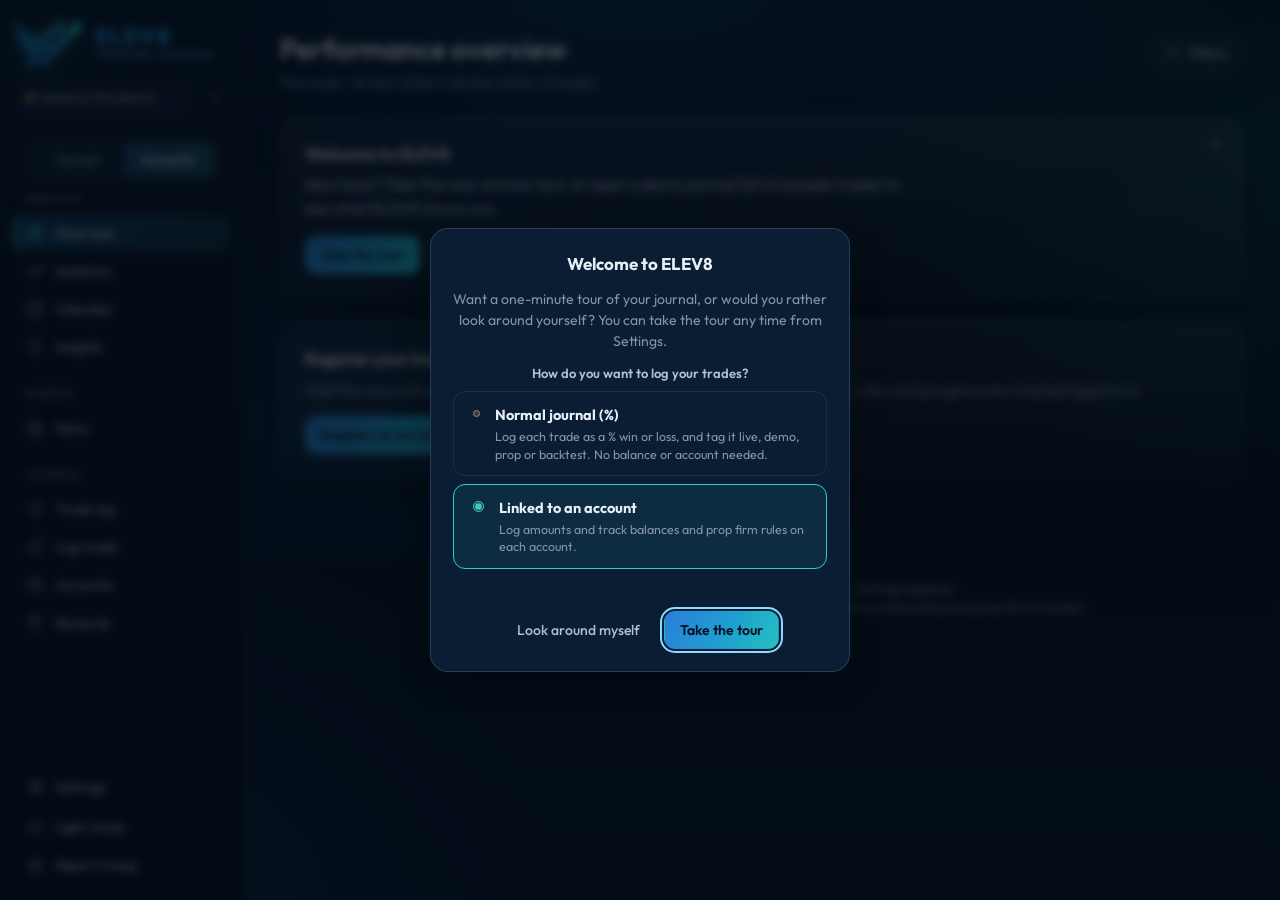
==== index.html @ 0c7364f2 "Journal mode hides the prop firm account panel on Overview Co-Authored-By: Claude Opus 5.5 <noreply@" ====
<meta charset="utf-8">
<script>try { if (localStorage.getItem("tj.theme.v1") === "light") document.documentElement.classList.add("light-mode"); if ((JSON.parse(localStorage.getItem("tj.ui.v1") || "{}") || {}).sideCollapsed) document.documentElement.classList.add("side-collapsed"); } catch (e) { /* storage blocked: defaults */ }</script>
<title>ELEV8 Trading Journal</title>
<meta name="description" content="ELEV8 trading journal and performance dashboard: log trades, track emotions and sessions, and see analytics.">
<link rel="preconnect" href="https://fonts.googleapis.com">
<link rel="preconnect" href="https://fonts.gstatic.com" crossorigin>
<link href="https://fonts.googleapis.com/css2?family=Outfit:wght@300;400;500;600;700;800&family=JetBrains+Mono:wght@400;500;600;700&display=swap" rel="stylesheet">
<style>
:root {
  /* ELEV8 palette: royal blue to teal from the logo, on the logo's deep navy.
     Green and red stay reserved for profit and loss; amber is only for warnings. */
  color-scheme: dark;
  --bg: #06111f;
  --bg-2: #0a1a2d;
  --surface: rgba(150, 195, 245, 0.05);
  --surface-2: rgba(150, 195, 245, 0.028);
  --surface-hover: rgba(150, 195, 245, 0.08);
  --border: rgba(150, 195, 245, 0.11);
  --border-strong: rgba(150, 195, 245, 0.2);
  --highlight: rgba(170, 220, 255, 0.42);
  --text: #e6eef8;
  --text-2: #b0bfd3;
  --muted: #8394ad;
  --brand: #1f6fc4;
  --brand-2: #25c0c0;
  --brand-grad: linear-gradient(120deg, #2a7fd9 0%, #1f9fcf 55%, #25c0c0 100%);
  --brand-glow: rgba(31, 111, 196, 0.32);
  --teal-glow: rgba(37, 192, 192, 0.16);
  --green: #34d27b;
  --green-soft: rgba(52, 210, 123, 0.14);
  --red: #ff5c7a;
  --red-soft: rgba(255, 92, 122, 0.14);
  --blue: #4a9af0;
  --blue-soft: rgba(74, 154, 240, 0.14);
  --accent: #2fd0c8;
  --accent-soft: rgba(47, 208, 200, 0.14);
  --warn: #f5b84a;
  --warn-soft: rgba(245, 184, 74, 0.14);
  --neutral: #7c8aa3;
  --grid: rgba(150, 195, 245, 0.07);
  --focus: #8fd8ff;
  --radius: 18px;
  --radius-sm: 12px;
  --blur: blur(18px) saturate(140%);
  --font-sans: "Outfit", system-ui, -apple-system, "Segoe UI", sans-serif;
  --font-mono: "JetBrains Mono", ui-monospace, "SFMono-Regular", Menlo, monospace;
  --shadow: 0 10px 40px -12px rgba(0, 0, 0, 0.6);
  /* Surfaces that differ between dark and light */
  --glow-3: rgba(31, 111, 196, 0.14);
  --glow-opacity: 0.35;
  --header-bg: rgba(6, 17, 31, 0.78);
  --header-solid: #071728;
  --card-bg: linear-gradient(180deg, rgba(255, 255, 255, 0.06), rgba(255, 255, 255, 0.02));
  --card-solid: linear-gradient(180deg, #0e2238, #0a192b);
  --active-bg: linear-gradient(120deg, rgba(42, 127, 217, 0.34), rgba(37, 192, 192, 0.16));
  --active-ring: rgba(47, 208, 200, 0.38);
  --input-bg: rgba(4, 14, 26, 0.62);
  --placeholder: #6b7389;
  --popup-bg: #0b1d33;
  --float-bg: rgba(9, 24, 41, 0.96);
  --track: rgba(255, 255, 255, 0.06);
  --tint: rgba(255, 255, 255, 0.035);
  --backdrop: rgba(2, 8, 16, 0.68);
  --chart-bg: #0b1424;
  --sidebar-bg: linear-gradient(180deg, rgba(10, 26, 45, 0.94), rgba(6, 17, 31, 0.97));
  --drawer-bg: #0a1a2d;
}

/* Home-screen app on iPhone: the status bar text is always white, so keep a navy strip behind it in light mode. */
:root.light-mode body::after { content: ""; position: fixed; top: 0; left: 0; right: 0; height: env(safe-area-inset-top, 0px); background: #0b1a2e; z-index: 100; pointer-events: none; }
/* Light mode: same ELEV8 blues and teals on a bright, airy base. Green/red get deeper for contrast on white. */
:root.light-mode {
  color-scheme: light;
  --bg: #eef3f9;
  --bg-2: #e3ebf5;
  --surface: rgba(20, 60, 110, 0.045);
  --surface-2: rgba(20, 60, 110, 0.03);
  --surface-hover: rgba(20, 60, 110, 0.08);
  --border: rgba(20, 50, 95, 0.12);
  --border-strong: rgba(20, 50, 95, 0.2);
  --highlight: rgba(255, 255, 255, 0.9);
  --text: #0d1b2e;
  --text-2: #33445c;
  --muted: #5d6d84;
  --brand-glow: rgba(31, 111, 196, 0.16);
  --teal-glow: rgba(37, 192, 192, 0.12);
  --green: #13955a;
  --green-soft: rgba(19, 149, 90, 0.12);
  --red: #d8344f;
  --red-soft: rgba(216, 52, 79, 0.1);
  --blue: #1f6fc4;
  --blue-soft: rgba(31, 111, 196, 0.11);
  --accent: #0e8f8a;
  --accent-soft: rgba(14, 143, 138, 0.12);
  --warn: #b7770c;
  --warn-soft: rgba(212, 145, 30, 0.14);
  --neutral: #6a7890;
  --grid: rgba(20, 50, 95, 0.08);
  --focus: #1f6fc4;
  --shadow: 0 10px 32px -14px rgba(20, 45, 85, 0.22);
  --glow-3: rgba(31, 111, 196, 0.07);
  --glow-opacity: 0.16;
  --header-bg: rgba(248, 251, 255, 0.8);
  --header-solid: #f8fbff;
  --card-bg: linear-gradient(180deg, rgba(255, 255, 255, 0.92), rgba(255, 255, 255, 0.78));
  --card-solid: #ffffff;
  --active-bg: linear-gradient(120deg, rgba(42, 127, 217, 0.14), rgba(37, 192, 192, 0.1));
  --active-ring: rgba(14, 143, 138, 0.35);
  --input-bg: #ffffff;
  --placeholder: #8592a6;
  --popup-bg: #ffffff;
  --float-bg: rgba(255, 255, 255, 0.97);
  --track: rgba(20, 50, 95, 0.08);
  --tint: rgba(20, 60, 110, 0.04);
  --backdrop: rgba(15, 30, 55, 0.38);
  --chart-bg: #f1f5fa;
  --sidebar-bg: linear-gradient(180deg, #f9fbfe, #eef3f9);
  --drawer-bg: #f9fbfe;
}

* { box-sizing: border-box; }
html { -webkit-text-size-adjust: 100%; text-size-adjust: 100%; }
[hidden] { display: none !important; }
body {
  margin: 0;
  overflow-x: hidden;
  background: var(--bg);
  color: var(--text);
  font-family: var(--font-sans);
  font-size: 15px;
  line-height: 1.5;
  position: relative;
}
body::before {
  content: "";
  position: fixed;
  inset: 0;
  z-index: -2;
  background:
    radial-gradient(1000px 640px at 50% -10%, var(--brand-glow), transparent 62%),
    radial-gradient(760px 560px at 100% 18%, var(--teal-glow), transparent 60%),
    radial-gradient(900px 700px at 0% 100%, var(--glow-3), transparent 60%),
    linear-gradient(180deg, var(--bg) 0%, var(--bg-2) 100%);
}
/* Soft background glows. Drawn as wide, gently fading gradients rather than blurred circles:
   same look, but a blur filter this size made scrolling and the sidebar animation stutter (worst in Safari). */
.glow {
  position: absolute;
  z-index: -1;
  width: 700px;
  height: 700px;
  margin: -90px 0 0 -90px;
  opacity: var(--glow-opacity);
  pointer-events: none;
}
.glow.blue { background: radial-gradient(circle closest-side, rgba(31, 111, 196, 0.42), rgba(31, 111, 196, 0.2) 45%, rgba(31, 111, 196, 0.06) 75%, transparent); }
.glow.green { background: radial-gradient(circle closest-side, rgba(37, 192, 192, 0.3), rgba(37, 192, 192, 0.14) 45%, rgba(37, 192, 192, 0.04) 75%, transparent); }

.mono, .num { font-family: var(--font-mono); font-feature-settings: "tnum" 1; }
.pos { color: var(--green); }
.neg { color: var(--red); }
.neu { color: var(--blue); }
.hl { color: var(--accent); }
.warn-text { color: var(--warn); }
.muted { color: var(--muted); }

a { color: var(--blue); }
:focus-visible { outline: 2px solid var(--focus); outline-offset: 2px; border-radius: 6px; }
.sr-only {
  position: absolute !important; width: 1px; height: 1px; padding: 0; margin: -1px;
  overflow: hidden; clip: rect(0 0 0 0); white-space: nowrap; border: 0;
}

/* ---------- Layout ---------- */
.container { width: 100%; max-width: 1400px; margin: 0 auto; padding: 0 24px; position: relative; }
header.top {
  position: sticky; top: env(safe-area-inset-top, 0px); z-index: 40;
  background: var(--header-bg);
  backdrop-filter: var(--blur); -webkit-backdrop-filter: var(--blur);
  border-bottom: 1px solid var(--border);
}
.top-inner { display: flex; align-items: center; gap: 20px; min-height: 68px; flex-wrap: wrap; padding-top: 10px; padding-bottom: 10px; }
.brand { display: flex; align-items: center; gap: 12px; margin-right: auto; }
.brand-logo { height: 44px; width: auto; display: block; filter: drop-shadow(0 4px 14px rgba(37, 192, 192, 0.25)); }
.brand h1 { margin: 0; line-height: 1.05; display: flex; flex-direction: column; }
.brand .wordmark {
  font-weight: 800; font-size: 22px; letter-spacing: 1.5px;
  background: var(--brand-grad); -webkit-background-clip: text; background-clip: text; color: transparent;
}
.brand .sub-title { font-size: 10.5px; font-weight: 600; letter-spacing: 3px; color: var(--blue); text-transform: uppercase; margin-top: 2px; }
.brand p { margin: 4px 0 0; font-size: 12.5px; color: var(--muted); }

.tabs {
  display: flex; gap: 4px; padding: 4px; margin-bottom: 12px; border-radius: 14px; background: var(--surface-2); border: 1px solid var(--border);
  overflow-x: auto; scrollbar-width: none; -webkit-overflow-scrolling: touch; scroll-snap-type: x proximity;
}
.tabs::-webkit-scrollbar { display: none; }
.tab {
  appearance: none; border: 0; background: transparent; color: var(--text-2);
  font: 500 14px var(--font-sans); padding: 9px 16px; border-radius: 10px; cursor: pointer; white-space: nowrap; flex: 1 0 auto; justify-content: center; scroll-snap-align: start;
  display: inline-flex; align-items: center; gap: 8px; transition: background .2s, color .2s;
}
.tab:hover { color: var(--text); background: var(--surface); }
.tab[aria-selected="true"] {
  color: var(--text);
  background: var(--active-bg);
  box-shadow: inset 0 0 0 1px var(--active-ring);
}
main { padding: 28px 0 80px; overflow: clip; position: relative; } /* the background glows never make a short page scroll */
[role="tabpanel"][hidden] { display: none; }

.section { margin-top: 22px; }
.section-head { display: flex; align-items: baseline; justify-content: space-between; gap: 12px; flex-wrap: wrap; margin: 0 0 14px; }
.section-head h2 { font-size: 18px; font-weight: 600; margin: 0; letter-spacing: .2px; }
.section-head p { margin: 0; color: var(--muted); font-size: 13px; }

.grid { display: grid; gap: 18px; }
.grid-main { grid-template-columns: minmax(0, 2fr) minmax(0, 1fr); }
.grid-half { grid-template-columns: repeat(2, minmax(0, 1fr)); }
@media (max-width: 1040px) {
  .grid-main, .grid-half { grid-template-columns: minmax(0, 1fr); }
}

/* ---------- Glass card ---------- */
.card {
  position: relative;
  background: var(--card-bg);
  border: 1px solid var(--border);
  border-radius: var(--radius);
  /* No backdrop blur: the background is already soft, and blurring it again made animations and scrolling stutter. */
  box-shadow: var(--shadow);
  padding: 20px;
  min-width: 0;
}
.card::before {
  content: ""; position: absolute; top: 0; left: 12%; right: 12%; height: 1px;
  background: linear-gradient(90deg, transparent, var(--highlight), transparent);
  pointer-events: none;
}
.card.accent-green::before { background: linear-gradient(90deg, transparent, var(--green), transparent); }
.card.accent-red::before { background: linear-gradient(90deg, transparent, var(--red), transparent); }
.card.accent-blue::before { background: linear-gradient(90deg, transparent, var(--blue), transparent); }
.card.accent-teal::before { background: linear-gradient(90deg, transparent, var(--accent), transparent); }
.card.accent-warn::before { background: linear-gradient(90deg, transparent, var(--warn), transparent); }
.card h3 { margin: 0; font-size: 15px; font-weight: 600; }
.card-head { display: flex; align-items: flex-start; justify-content: space-between; gap: 12px; margin-bottom: 14px; flex-wrap: wrap; }
.card-head .sub { color: var(--muted); font-size: 12.5px; margin-top: 2px; }

/* ---------- Reveal animation ---------- */
.reveal { opacity: 0; transform: translateY(18px); animation: fadeUp .7s cubic-bezier(.2, .7, .2, 1) forwards; animation-delay: calc(var(--d, 0) * 90ms); }
@keyframes fadeUp { to { opacity: 1; transform: none; } }

/* ---------- Toolbar / filters ---------- */
.toolbar { display: flex; gap: 12px; align-items: center; flex-wrap: wrap; justify-content: space-between; }
.toolbar .left { display: flex; gap: 10px; align-items: center; flex-wrap: wrap; }
.toolbar h2 { margin: 0; font-size: 24px; font-weight: 600; }
.toolbar .lead { margin: 2px 0 0; color: var(--muted); font-size: 13.5px; }
/* Analytics filters: one button beside the title; the options open in a panel (a sheet on phones). */
#analyticsHeader .toolbar { align-items: flex-start; flex-wrap: nowrap; }
.filter-btn { all: unset; box-sizing: border-box; flex-shrink: 0; margin-top: 6px; display: inline-flex; align-items: center; gap: 8px; height: 38px; padding: 0 16px; border-radius: 999px; border: 1px solid var(--border-strong); background: var(--surface); font-size: 14px; font-weight: 500; color: var(--text-2); cursor: pointer; transition: border-color .15s, background-color .15s, color .15s; }
.filter-btn .ni { width: 17px; height: 17px; opacity: .9; }
.filter-btn:hover { color: var(--text); border-color: var(--accent); }
.filter-btn:focus-visible { outline: 2px solid var(--focus); outline-offset: 2px; }
.filter-btn.on, .filter-btn[aria-expanded="true"] { border-color: var(--accent); color: var(--accent); background: var(--blue-soft); }
.filter-badge { min-width: 20px; height: 20px; padding: 0 6px; box-sizing: border-box; border-radius: 999px; background: var(--accent); color: #06111f; font-size: 11.5px; font-weight: 700; display: inline-grid; place-items: center; }
.filter-panel { position: absolute; z-index: 70; overflow-y: auto; overscroll-behavior: contain; width: 380px; max-width: calc(100vw - 32px); box-sizing: border-box; padding: 18px 20px 20px; border-radius: 16px; background: var(--card-solid); border: 1px solid var(--border-strong); box-shadow: 0 24px 60px rgba(0, 0, 0, .45); display: grid; gap: 14px; }
.filter-panel[hidden] { display: none; }
.filter-panel .field { margin: 0; }
.fp-head { display: flex; justify-content: space-between; align-items: center; }
.fp-head h4 { margin: 0; font-size: 16px; }
.fp-grab { display: none; }
.fp-periods { display: flex; flex-wrap: wrap; gap: 6px; margin-top: 2px; }
.filter-panel .lbl { display: block; margin-bottom: 6px; }
.fp-periods button { all: unset; cursor: pointer; max-width: 100%; overflow: hidden; text-overflow: ellipsis; white-space: nowrap; box-sizing: border-box; padding: 6px 12px; border-radius: 999px; border: 1px solid var(--border); font-size: 13px; color: var(--text-2); transition: border-color .15s, background-color .15s, color .15s; }
.fp-periods button:hover { border-color: var(--border-strong); color: var(--text); }
.fp-periods button[aria-checked="true"] { border-color: var(--accent); color: var(--accent); background: var(--blue-soft); }
.fp-periods button:focus-visible { outline: 2px solid var(--focus); outline-offset: 2px; }
.fp-dates:not(:has(.field:not([hidden]))) { display: none; }
.fp-dates { margin: 0; }
.fp-btns { display: flex; justify-content: space-between; gap: 10px; margin-top: 4px; }
.fp-btns .btn:disabled { opacity: .45; cursor: default; }
.filter-dim { position: fixed; inset: 0; z-index: 65; background: rgba(2, 8, 18, .55); }
.filter-dim[hidden] { display: none; }
.sheet-open, .sheet-open body { overflow: hidden; }

.banner {
  display: flex; gap: 14px; align-items: center; justify-content: space-between; flex-wrap: wrap;
  padding: 14px 18px; margin-top: 18px; border-radius: var(--radius-sm);
  background: var(--warn-soft); border: 1px solid rgba(245, 184, 74, 0.35);
}
.banner p { margin: 0; font-size: 14px; }
.banner .actions { display: flex; gap: 8px; flex-wrap: wrap; }

/* ---------- Controls ---------- */
.btn {
  appearance: none; cursor: pointer; border-radius: 11px; border: 1px solid var(--border-strong);
  background: var(--surface); color: var(--text); font: 500 14px var(--font-sans);
  padding: 9px 15px; display: inline-flex; align-items: center; gap: 8px; transition: background .2s, border-color .2s, transform .1s;
  text-decoration: none;
}
.btn:hover { background: var(--surface-hover); }
.btn:active { transform: translateY(1px); }
.btn.primary { background: var(--brand-grad); border-color: transparent; color: #031421; font-weight: 600; }
.btn.primary:hover { filter: brightness(1.08); }
.btn.success { background: linear-gradient(180deg, #34d27b, #22b86a); border-color: transparent; color: #03170e; font-weight: 600; }
.btn.danger { color: var(--red); border-color: rgba(255, 92, 122, 0.4); }
.btn.danger:hover { background: var(--red-soft); }
.btn.sm { padding: 6px 10px; font-size: 13px; border-radius: 9px; }
.btn.ghost { background: transparent; border-color: transparent; color: var(--text-2); }
.btn.ghost:hover { background: var(--surface); color: var(--text); }

input, select, textarea {
  font: 400 14px var(--font-sans); color: var(--text);
  background: var(--input-bg); border: 1px solid var(--border-strong); border-radius: 10px;
  padding: 10px 12px; width: 100%; min-width: 0; transition: border-color .2s, box-shadow .2s;
}
input[type="number"], input[type="date"], input[type="time"] { font-family: var(--font-mono); }
/* iPhone Safari gives date/time fields a fixed native width that ignores the layout; let them shrink. */
input[type="date"], input[type="time"] { -webkit-appearance: none; appearance: none; display: block; min-width: 0; max-width: 100%; min-height: 42px; }
input::-webkit-date-and-time-value { text-align: left; }
dialog { overflow-x: hidden; }
dialog .dlg-body { min-width: 0; }
.acct-grid > .field, .fields > .field { min-width: 0; }
input::placeholder, textarea::placeholder { color: var(--placeholder); }
input:focus, select:focus, textarea:focus { outline: none; border-color: var(--blue); box-shadow: 0 0 0 3px rgba(74, 154, 240, 0.2); }
select option { background: var(--popup-bg); color: var(--text); }
/* ELEV8 dropdowns (see enhanceSelect) */
select.dd-native { position: absolute !important; width: 1px !important; height: 1px !important; padding: 0 !important; border: 0 !important; min-height: 0 !important; opacity: 0 !important; pointer-events: none !important; overflow: hidden; clip-path: inset(50%); }
.field, .acct-assign, .table-tools { position: relative; }
.dd { box-sizing: border-box; display: flex; align-items: center; gap: 10px; width: 100%; min-width: 0; min-height: 42px; padding: 10px 12px; text-align: left; cursor: pointer;
  font: 400 14px var(--font-sans); color: var(--text); background: var(--input-bg); border: 1px solid var(--border-strong); border-radius: 10px; transition: border-color .2s, box-shadow .2s; }
.dd:hover { border-color: var(--accent); }
.dd:focus-visible, .dd[aria-expanded="true"] { outline: none; border-color: var(--blue); box-shadow: 0 0 0 3px rgba(74, 154, 240, 0.2); }
.dd[aria-invalid="true"] { border-color: var(--red); }
.dd:disabled { opacity: .55; cursor: default; }
.dd[hidden] { display: none; }
.dd .dd-v { flex: 1; min-width: 0; white-space: nowrap; overflow: hidden; text-overflow: ellipsis; }
.dd.placeholder .dd-v { color: var(--placeholder); }
.dd-chev { width: 16px; height: 16px; flex-shrink: 0; fill: none; stroke: var(--muted); stroke-width: 1.8; stroke-linecap: round; stroke-linejoin: round; transition: transform .15s; }
.dd[aria-expanded="true"] .dd-chev { transform: rotate(180deg); }
.table-tools .dd { width: auto; min-height: 38px; padding: 8px 12px; }
.acct-assign .dd { flex: 1 1 160px; min-width: 0; max-width: 100%; width: auto; }
.dd-pop { position: fixed; inset: 0; z-index: 90; margin: 0; padding: 0; border: 0; background: transparent; width: auto; height: auto; max-width: none; max-height: none; overflow: visible; color: var(--text); pointer-events: none; }
.dd-pop[hidden] { display: none; }
.dd-pop:popover-open { display: block; }
.dd-sheet { position: fixed; pointer-events: auto; box-sizing: border-box; padding: 6px; border-radius: 12px; background: var(--card-solid); border: 1px solid var(--border-strong); box-shadow: 0 20px 50px rgba(0, 0, 0, .45); overflow-y: auto; overscroll-behavior: contain; }
.dd-sheet:focus { outline: none; }
.dd-grab, .dd-title { display: none; }
.dd-list { display: grid; gap: 2px; }
.dd-opt { all: unset; box-sizing: border-box; cursor: pointer; display: flex; align-items: center; gap: 10px; padding: 9px 11px; border-radius: 8px; font: 400 14px var(--font-sans); color: var(--text); }
.dd-opt > span { flex: 1; min-width: 0; overflow-wrap: anywhere; }
.dd-opt.muted { color: var(--muted); }
.dd-opt:hover, .dd-opt:focus-visible { background: var(--surface-2); outline: none; }
.dd-opt[aria-selected="true"] { background: var(--blue-soft); color: var(--accent); font-weight: 500; }
.dd-opt .ni { width: 16px; height: 16px; opacity: 1; color: var(--accent); }
.dd-opt[disabled] { opacity: .45; cursor: default; }
/* Phones: the list slides up from the bottom over a dimmed page. */
.dd-pop.phone { pointer-events: auto; background: rgba(2, 8, 18, .55); }
.dd-pop.phone .dd-sheet { left: 0; right: 0; bottom: 0; top: auto; max-height: 75vh; border-radius: 20px 20px 0 0; border-width: 1px 0 0; padding: 10px 14px calc(18px + env(safe-area-inset-bottom, 0px)); animation: sheetUp .26s cubic-bezier(.2, .7, .2, 1); }
.dd-pop.phone .dd-grab { display: block; width: 40px; height: 5px; border-radius: 99px; background: var(--border-strong); margin: 0 auto 10px; }
.dd-pop.phone .dd-title { display: block; font-size: 16px; font-weight: 600; margin: 0 4px 10px; }
.dd-pop.phone .dd-opt { padding: 13px 12px; font-size: 16px; }
textarea { resize: vertical; min-height: 96px; }
input[type="checkbox"], input[type="radio"] { width: auto; accent-color: var(--blue); }
input[type="range"] { padding: 0; accent-color: var(--brand-2); background: transparent; border: 0; }
::-webkit-calendar-picker-indicator { filter: invert(0.8); }
input[aria-invalid="true"], select[aria-invalid="true"] { border-color: var(--red); }

/* ---------- KPI ---------- */
.kpis { display: grid; grid-template-columns: repeat(6, minmax(0, 1fr)); gap: 16px; margin-top: 22px; }
@media (max-width: 1240px) { .kpis { grid-template-columns: repeat(3, minmax(0, 1fr)); } }
@media (max-width: 640px) { .kpis { grid-template-columns: repeat(2, minmax(0, 1fr)); gap: 12px; } }
.kpi { padding: 18px; display: flex; flex-direction: column; gap: 6px; container-type: inline-size; }
.kpi .label { display: flex; align-items: center; gap: 8px; font-size: 12.5px; color: var(--muted); text-transform: uppercase; letter-spacing: .9px; font-weight: 500; }
.kpi .dot { width: 7px; height: 7px; border-radius: 50%; background: currentColor; box-shadow: 0 0 10px currentColor; }
/* Numbers stay on one line: the font shrinks to fit the card (--len is the number's length, set when drawn). */
.kpi .value { --fs: 25px; font-family: var(--font-mono); font-size: min(var(--fs), calc(100cqi / (var(--len, 8) * 0.62))); font-weight: 600; letter-spacing: -0.5px; line-height: 1.2; white-space: nowrap; }
.kpi .value.split { --fs: 19px; }
.kpi .meta { font-size: 12.5px; color: var(--text-2); }
.kpi .meta .mono { font-size: 12px; }
@media (max-width: 640px) { .kpi { padding: 14px; } .kpi .value { --fs: 20px; } .kpi .value.split { --fs: 15px; } }

/* ---------- Charts ---------- */
.chart-wrap { position: relative; width: 100%; }
.chart-wrap svg { display: block; width: 100%; overflow: visible; }
.axis-label { fill: var(--muted); font: 11px var(--font-mono); }
.eq-line { fill: none; stroke: url(#eqStroke); stroke-width: 2.5; stroke-linejoin: round; stroke-linecap: round; }
.eq-dot { stroke: var(--bg); stroke-width: 2; transition: r .15s; }
.eq-dot.active { r: 7; }
.tooltip {
  position: absolute; pointer-events: none; z-index: 5; min-width: 170px;
  background: var(--float-bg); border: 1px solid var(--border-strong); border-radius: 12px;
  padding: 10px 12px; font-size: 12.5px; box-shadow: var(--shadow); backdrop-filter: var(--blur);
  opacity: 0; transform: translateY(4px); transition: opacity .15s, transform .15s;
}
.tooltip.show { opacity: 1; transform: none; }
.tooltip .row { display: flex; justify-content: space-between; gap: 16px; }
.tooltip .t { font-weight: 600; margin-bottom: 4px; }
.eq-stats { display: flex; gap: 22px; flex-wrap: wrap; }
.eq-stats div { display: flex; flex-direction: column; }
.eq-stats span:first-child { font-size: 11.5px; color: var(--muted); text-transform: uppercase; letter-spacing: .8px; }
.eq-stats span:last-child { font-family: var(--font-mono); font-weight: 600; }

/* Donut */
.donut-layout { display: grid; grid-template-columns: 180px 1fr; gap: 22px; align-items: center; }
@media (max-width: 420px) { .donut-layout { grid-template-columns: 1fr; justify-items: center; } }
.donut { position: relative; width: 180px; height: 180px; }
.donut svg { width: 100%; height: 100%; transform: rotate(-90deg); }
.donut .arc { fill: none; stroke-width: 18; stroke-linecap: butt; transition: stroke-dasharray 1.2s cubic-bezier(.2, .7, .2, 1); }
.donut .center { position: absolute; inset: 0; display: grid; place-content: center; text-align: center; }
.donut .center .big { font: 700 30px var(--font-mono); }
.donut .center small { color: var(--muted); font-size: 12px; text-transform: uppercase; letter-spacing: 1px; }
.stat-list { list-style: none; padding: 0; margin: 0; display: grid; gap: 2px; width: 100%; }
.stat-list li { display: flex; justify-content: space-between; gap: 10px; padding: 8px 0; border-bottom: 1px dashed var(--border); font-size: 13.5px; }
.stat-list li:last-child { border-bottom: 0; }
.stat-list li > span:first-child { color: var(--text-2); display: flex; align-items: center; gap: 8px; }
.stat-list li > span:last-child { font-family: var(--font-mono); font-weight: 600; white-space: nowrap; }
.swatch { width: 9px; height: 9px; border-radius: 3px; display: inline-block; }

/* Bars */
.bars { display: grid; gap: 12px; }
.bar-row { display: grid; grid-template-columns: minmax(70px, 110px) 1fr auto; gap: 12px; align-items: center; }
.bar-row .name { font-family: var(--font-mono); font-size: 13px; font-weight: 500; overflow: hidden; text-overflow: ellipsis; white-space: nowrap; }
.bar-row .name small { display: block; color: var(--muted); font-family: var(--font-sans); font-size: 11.5px; font-weight: 400; }
.bar-track { height: 12px; background: var(--track); border-radius: 999px; overflow: hidden; }
.bar-fill { height: 100%; width: 0; border-radius: 999px; transition: width 1.1s cubic-bezier(.2, .7, .2, 1); }
.bar-fill.pos { background: linear-gradient(90deg, rgba(52, 210, 123, 0.45), var(--green)); box-shadow: 0 0 14px rgba(52, 210, 123, 0.35); }
.bar-fill.neg { background: linear-gradient(90deg, rgba(255, 92, 122, 0.45), var(--red)); box-shadow: 0 0 14px rgba(255, 92, 122, 0.35); }
.bar-row .val { font-family: var(--font-mono); font-weight: 600; font-size: 13.5px; text-align: right; min-width: 92px; }

/* Setup / session cards */
.mini-grid { display: grid; grid-template-columns: repeat(auto-fill, minmax(190px, 1fr)); gap: 14px; }
.mini { padding: 16px; border-radius: 14px; background: var(--surface-2); border: 1px solid var(--border); position: relative; overflow: hidden; }
.mini::before { content: ""; position: absolute; top: 0; left: 10%; right: 10%; height: 1px; background: linear-gradient(90deg, transparent, var(--highlight), transparent); }
.mini.win::after, .mini.loss::after { content: ""; position: absolute; left: 0; top: 0; bottom: 0; width: 3px; }
.mini.win::after { background: var(--green); }
.mini.loss::after { background: var(--red); }
.mini .rank { position: absolute; top: 12px; right: 14px; font: 600 11px var(--font-mono); color: var(--muted); }
.mini h4 { margin: 0 0 10px; font-size: 14.5px; font-weight: 600; padding-right: 28px; }
.mini .big { font: 700 21px var(--font-mono); }
.mini .row { display: flex; justify-content: space-between; font-size: 12.5px; color: var(--text-2); margin-top: 6px; }
.mini .row b { font-family: var(--font-mono); font-weight: 500; color: var(--text); }
.wr-bar { height: 5px; border-radius: 999px; background: var(--red-soft); margin-top: 10px; overflow: hidden; }
.wr-bar i { display: block; height: 100%; width: 0; background: var(--green); border-radius: 999px; transition: width 1.1s cubic-bezier(.2, .7, .2, 1); }

.session-grid { display: grid; grid-template-columns: repeat(auto-fit, minmax(230px, 1fr)); gap: 16px; }
.session { display: flex; gap: 16px; align-items: center; }
.ring { width: 84px; height: 84px; flex: none; position: relative; }
.ring svg { width: 100%; height: 100%; transform: rotate(-90deg); }
.ring .track { fill: none; stroke: var(--track); stroke-width: 8; }
.ring .prog { fill: none; stroke-width: 8; stroke-linecap: round; transition: stroke-dashoffset 1.2s cubic-bezier(.2, .7, .2, 1); }
.ring .pct { position: absolute; inset: 0; display: grid; place-items: center; font: 700 15px var(--font-mono); }
.session h3 { margin: 0 0 4px; font-size: 16px; }
.session .meta { font-size: 13px; color: var(--text-2); }
.session .pnl { font: 700 19px var(--font-mono); margin-top: 4px; }

/* Calendar */
.cal-nav { display: flex; gap: 8px; align-items: center; }
.cal-nav .month { font-weight: 600; min-width: 140px; text-align: center; }
/* Fixed row heights so every week is the same size (auto rows let the first week grow). */
.calendar { --day-h: 72px; display: grid; grid-template-columns: repeat(7, minmax(0, 1fr)); grid-template-rows: auto; grid-auto-rows: var(--day-h); gap: 6px; }
.calendar .dow { font-size: 11px; color: var(--muted); text-align: center; text-transform: uppercase; letter-spacing: 1px; padding-bottom: 4px; }
.day { min-height: 0; overflow: hidden; border-radius: 10px; padding: 6px 8px; background: var(--surface-2); border: 1px solid var(--border); display: flex; flex-direction: column; justify-content: space-between; font-size: 12px; }
.day.blank { background: transparent; border-color: transparent; }
.day .d { color: var(--muted); font-family: var(--font-mono); font-size: 11px; }
.day .p { font: 600 12.5px var(--font-mono); }
.day .p { white-space: nowrap; overflow: hidden; text-overflow: clip; }
.day .pc { display: none; }
.day .n { color: var(--muted); font-size: 10.5px; }
.day.up { background: var(--green-soft); border-color: rgba(52, 210, 123, 0.35); }
.day.down { background: var(--red-soft); border-color: rgba(255, 92, 122, 0.35); }
.day.flat { background: var(--blue-soft); border-color: rgba(74, 154, 240, 0.3); }
.day.out { opacity: .35; } /* outside the date filter */
.day.today { box-shadow: inset 0 0 0 1px var(--accent); }
@media (max-width: 640px) { .calendar { --day-h: 56px; } .day { padding: 4px 5px; } .day .p { font-size: 10px; letter-spacing: -.03em; } .day .pf { display: none; } .day .pc { display: inline; } .day .n { display: none; } }

/* Insights */
.insights { display: grid; grid-template-columns: repeat(auto-fill, minmax(300px, 1fr)); gap: 16px; }
@media (max-width: 400px) { .insights { grid-template-columns: 1fr; } }
.insight { display: flex; flex-direction: column; gap: 10px; }
.insight .ihead { display: flex; gap: 12px; align-items: center; }
.insight .emoji { font-size: 22px; width: 44px; height: 44px; border-radius: 12px; display: grid; place-items: center; flex: none; background: var(--surface); border: 1px solid var(--border); }
.insight.good .emoji { background: var(--green-soft); border-color: rgba(52, 210, 123, 0.35); }
.insight.bad .emoji { background: var(--red-soft); border-color: rgba(255, 92, 122, 0.35); }
.insight.warn .emoji { background: var(--warn-soft); border-color: rgba(245, 184, 74, 0.35); }
.insight.info .emoji { background: var(--blue-soft); border-color: rgba(74, 154, 240, 0.35); }
.insight .emoji .ni { width: 22px; height: 22px; opacity: 1; color: var(--text-2); }
.insight.good .emoji .ni { color: var(--green); } .insight.bad .emoji .ni { color: var(--red); } .insight.warn .emoji .ni { color: var(--warn); } .insight.info .emoji .ni { color: var(--blue); }
.plan-flag .ni { width: 15px; height: 15px; vertical-align: -3px; color: var(--warn); opacity: 1; }
.seg-tabs button .imp { margin-right: 6px; vertical-align: -1px; }
#newsRefresh .ni { width: 15px; height: 15px; margin-right: 6px; vertical-align: -3px; }
.insight h3 { font-size: 15.5px; }
.insight .tag { font-size: 11px; text-transform: uppercase; letter-spacing: 1px; font-weight: 600; }
.insight.good .tag { color: var(--green); }
.insight.bad .tag { color: var(--red); }
.insight.warn .tag { color: var(--warn); }
.insight.info .tag { color: var(--blue); }
.insight p { margin: 0; color: var(--text-2); font-size: 13.5px; }
.insight .num { color: var(--text); font-weight: 600; }
.insight .action { margin-top: auto; padding: 10px 12px; border-radius: 10px; background: var(--tint); border: 1px solid var(--border); font-size: 13px; }
.insight .action b { color: var(--accent); font-weight: 600; }

/* Table */
.table-tools { display: flex; gap: 10px; flex-wrap: wrap; align-items: center; }
.table-tools input, .table-tools select { width: auto; padding: 8px 12px; }
.table-scroll { overflow-x: auto; border-radius: 14px; border: 1px solid var(--border); -webkit-overflow-scrolling: touch; }
table { width: 100%; border-collapse: collapse; font-size: 13.5px; }
caption { text-align: left; padding: 0 0 10px; color: var(--muted); font-size: 12.5px; caption-side: bottom; padding-top: 10px; padding-left: 14px; }
thead th {
  position: sticky; top: 0; background: var(--float-bg); text-align: left; font-weight: 500; color: var(--muted);
  font-size: 11.5px; text-transform: uppercase; letter-spacing: .8px; padding: 0; border-bottom: 1px solid var(--border-strong); white-space: nowrap;
}
thead th button { all: unset; cursor: pointer; display: flex; gap: 6px; align-items: center; padding: 12px 10px; width: 100%; box-sizing: border-box; }
thead th button:focus-visible { outline: 2px solid var(--focus); outline-offset: -2px; }
thead th .arrow { opacity: .4; font-size: 10px; }
thead th[aria-sort] .arrow { opacity: 1; color: var(--blue); }
thead th.static { padding: 12px 10px; }
tbody td { padding: 10px; border-bottom: 1px solid var(--border); vertical-align: top; }
tbody tr:hover { background: var(--tint); }
tbody tr:last-child td { border-bottom: 0; }
td.num { white-space: nowrap; }
td.notes { min-width: 120px; max-width: 260px; color: var(--text-2); white-space: pre-line; }
td.nowrap { white-space: nowrap; }
/* Trade log: trades grouped by day, one short row each; tap a row to see the rest. */
.log-sum { display: grid; grid-template-columns: repeat(4, 1fr); gap: 1px; background: var(--border); border: 1px solid var(--border); border-radius: 14px; overflow: hidden; margin-bottom: 16px; }
.log-sum[hidden] { display: none; }
.log-sum div { background: var(--bg); padding: 12px 16px; min-width: 0; }
:root.light-mode .log-sum div { background: #fff; }
.log-sum span { display: block; font-size: 11px; letter-spacing: .08em; text-transform: uppercase; color: var(--muted); font-weight: 600; }
.log-sum b { display: block; font: 700 20px var(--font-mono); margin-top: 4px; white-space: nowrap; overflow: hidden; text-overflow: ellipsis; }
.trade-list { display: grid; gap: 18px; }
.lg-open { border: 1px solid rgba(74, 154, 240, .35); background: linear-gradient(120deg, rgba(74, 154, 240, .09), rgba(47, 208, 200, .05)); border-radius: 14px; padding: 12px 16px; }
.lg-open-h { display: flex; align-items: center; gap: 8px; font-size: 12px; font-weight: 700; letter-spacing: .08em; text-transform: uppercase; color: var(--blue); }
.lg-open-h .dot { width: 8px; height: 8px; border-radius: 50%; background: var(--blue); box-shadow: 0 0 0 4px rgba(74, 154, 240, .2); }
.lg-open-h .muted { letter-spacing: 0; text-transform: none; font-weight: 500; font-size: 13px; }
.lg-open-row { display: flex; align-items: center; gap: 10px; flex-wrap: wrap; padding: 10px 0 2px; border-top: 1px dashed var(--border); margin-top: 10px; }
.lg-open-row:first-of-type { border-top: 0; margin-top: 4px; }
.lg-open-row .pair { font: 700 15px var(--font-mono); }
.lg-open-row .meta { color: var(--muted); font-size: 13.5px; }
.lg-open-row .btns { margin-left: auto; display: flex; gap: 6px; }
.lg-day-h { display: flex; align-items: baseline; gap: 10px; padding: 0 4px 8px; font-size: 13.5px; }
.lg-day-h b { font-size: 15px; font-weight: 700; }
.lg-day-h .muted { flex: 1; }
.lg-day-h .lg-pnl { font: 700 15px var(--font-mono); }
.lg-rows { border: 1px solid var(--border); border-radius: 14px; overflow: hidden; background: var(--surface-2); }
.lg-row { position: relative; border-top: 1px solid var(--border); }
.lg-row:first-child { border-top: 0; }
.lg-row::before { content: ""; position: absolute; left: 0; top: 10px; bottom: 10px; width: 3px; border-radius: 0 3px 3px 0; background: var(--border-strong); }
.lg-row.k-win::before { background: var(--green); } .lg-row.k-loss::before { background: var(--red); } .lg-row.k-be::before { background: var(--blue); }
.lg-row.open-x { background: var(--surface); }
.lg-main { all: unset; box-sizing: border-box; width: 100%; cursor: pointer; display: grid; grid-template-columns: 58px minmax(120px, 150px) minmax(130px, 180px) minmax(0, 1fr) auto 80px 112px 16px; align-items: center; gap: 14px; padding: 13px 16px 13px 18px; -webkit-tap-highlight-color: transparent; }
.lg-main:hover { background: var(--surface); }
.lg-main:focus-visible { outline: 2px solid var(--accent); outline-offset: -2px; border-radius: 12px; }
.lg-tm { font: 500 13.5px var(--font-mono); color: var(--muted); }
.lg-pc { display: flex; flex-direction: column; gap: 2px; min-width: 0; }
.lg-pc .pair { font: 700 15px var(--font-mono); letter-spacing: .02em; }
.lg-set { font-size: 14px; min-width: 0; }
.lg-set small { display: block; color: var(--muted); font-size: 12.5px; margin-top: 2px; }
.lg-set, .lg-note { white-space: nowrap; overflow: hidden; text-overflow: ellipsis; }
.lg-note { color: var(--text-2); font-size: 13.5px; min-width: 0; }
.lg-ic { display: flex; gap: 5px; justify-content: flex-end; }
.lg-ic i { font-style: normal; width: 20px; height: 20px; border-radius: 6px; display: grid; place-items: center; font-size: 11.5px; font-weight: 800; }
.lg-ic .i-aft { background: rgba(47, 208, 200, .13); color: var(--accent); }
.lg-ic .i-mis { background: rgba(245, 184, 74, .15); color: var(--warn); }
.lg-ic .i-pic { background: rgba(74, 154, 240, .14); color: var(--blue); }
.lg-r { font: 500 13.5px var(--font-mono); text-align: right; color: var(--muted); }
.lg-r.pos, .lg-pnl.pos { color: var(--green); } .lg-r.neg, .lg-pnl.neg { color: var(--red); } .lg-r.neu, .lg-pnl.neu { color: var(--blue); }
.lg-pnl { font: 700 16px var(--font-mono); text-align: right; white-space: nowrap; }
.k-open .lg-pnl, .lg-pnl.k-open { color: var(--blue); }
.lg-chev { width: 16px; height: 16px; color: var(--muted); transition: transform .2s; }
.lg-main[aria-expanded="true"] .lg-chev { transform: rotate(180deg); }
.lg-exp { padding: 2px 18px 16px 18px; }
.lg-exp[hidden] { display: none; }
.lg-exp-in { border-top: 1px dashed var(--border-strong); padding-top: 12px; }
.lg-notes { display: grid; grid-template-columns: 1fr 1fr; gap: 18px; }
.lg-notes .lbl { font-size: 11px; letter-spacing: .08em; text-transform: uppercase; color: var(--muted); font-weight: 700; }
.lg-notes p { font-size: 14.5px; line-height: 1.5; margin: 4px 0 0; white-space: pre-line; }
.lg-tags { display: flex; gap: 8px; flex-wrap: wrap; margin-top: 12px; }
.lg-tags span { font-size: 12.5px; padding: 4px 10px; border-radius: 8px; background: var(--surface); border: 1px solid var(--border); color: var(--text-2); }
.lg-tags .warn { color: var(--warn); border-color: rgba(245, 184, 74, .4); background: rgba(245, 184, 74, .08); }
.lg-links { display: flex; gap: 12px; flex-wrap: wrap; margin-top: 10px; font-size: 13.5px; }
.lg-acts { display: flex; gap: 8px; margin-top: 14px; align-items: center; flex-wrap: wrap; }
.lg-acts .del { margin-left: auto; color: var(--red); }
.lg-none { text-align: center; padding: 30px; color: var(--muted); border: 1px dashed var(--border); border-radius: 14px; }
@media (max-width: 760px) {
  .log-sum { grid-template-columns: 1fr 1fr; } .log-sum div { padding: 10px 12px; } .log-sum b { font-size: 17px; } .log-sum span { font-size: 10.5px; }
  .lg-main { grid-template-columns: minmax(0, 1fr) auto; grid-template-areas: "a p" "b r" "c c"; gap: 3px 10px; padding: 12px 14px 12px 16px; }
  .lg-tm, .lg-chev { display: none; }
  .lg-pc { grid-area: a; flex-direction: row; align-items: center; gap: 8px; }
  .lg-pnl { grid-area: p; }
  .lg-set { grid-area: b; color: var(--muted); font-size: 13px; }
  .lg-set small { display: inline; font-size: 13px; }
  .lg-set small::before { content: " · "; }
  .lg-r { grid-area: r; font-size: 12.5px; }
  .lg-note { grid-area: c; margin-top: 4px; }
  .lg-note:empty { display: none; }
  .lg-main > .lg-ic { display: none; }
  .lg-pc .lg-ic-m { display: inline-flex; gap: 4px; }
  .lg-exp { padding: 0 14px 14px 16px; }
  .lg-notes { grid-template-columns: 1fr; gap: 10px; }
  .lg-open-row .btns { margin-left: 0; width: 100%; }
  .lg-open-row .btns .primary { flex: 1; justify-content: center; }
}
@media (min-width: 761px) { .lg-ic-m { display: none; } }
.badge { display: inline-flex; align-items: center; gap: 6px; padding: 3px 10px; border-radius: 999px; font-size: 12px; font-weight: 600; border: 1px solid; white-space: nowrap; }
.badge::before { content: ""; width: 6px; height: 6px; border-radius: 50%; background: currentColor; }
.badge.win { color: var(--green); background: var(--green-soft); border-color: rgba(52, 210, 123, 0.35); }
.badge.loss { color: var(--red); background: var(--red-soft); border-color: rgba(255, 92, 122, 0.35); }
.badge.be { color: var(--blue); background: var(--blue-soft); border-color: rgba(74, 154, 240, 0.35); }
.dir { font-weight: 600; font-size: 12.5px; }
.dir.long { color: var(--green); }
.dir.short { color: var(--red); }
.chip-tag { display: inline-block; padding: 2px 8px; border-radius: 999px; background: var(--surface); border: 1px solid var(--border); font-size: 12px; white-space: nowrap; }
.row-actions { display: flex; gap: 2px; }
/* In the table the row buttons are icons (labels are for screen readers and the phone cards). */
.row-actions .btn { padding: 6px 5px; }
.row-actions .btn .ni { width: 16px; height: 16px; margin: 0; }
.row-actions .ra-l { position: absolute; width: 1px; height: 1px; overflow: hidden; clip-path: inset(50%); white-space: nowrap; }
td.c-setup { min-width: 90px; }
.pair-sub { margin-top: 3px; font: 400 11.5px var(--font-sans); color: var(--muted); white-space: nowrap; }
.pair-sub .dir { font-size: 11.5px; }

/* ---------- Form ---------- */
.form-layout { display: grid; grid-template-columns: minmax(0, 1fr) 340px; gap: 20px; align-items: start; }
@media (max-width: 1040px) { .form-layout { grid-template-columns: minmax(0, 1fr); } }
fieldset { border: 0; margin: 0 0 6px; padding: 0; min-width: 0; }
legend { font-size: 13px; font-weight: 600; color: var(--accent); text-transform: uppercase; letter-spacing: 1px; margin-bottom: 12px; padding: 0; }
.fields { display: grid; grid-template-columns: repeat(auto-fill, minmax(180px, 1fr)); gap: 14px; margin-bottom: 22px; }
.field { display: flex; flex-direction: column; gap: 6px; min-width: 0; }
/* iPhone date/time pickers keep a wide built-in minimum width unless their native styling is reset. */
input[type="date"], input[type="time"] { -webkit-appearance: none; appearance: none; min-width: 0; max-width: 100%; display: block; min-height: 44px; text-align: left; }
input[type="date"]::-webkit-date-and-time-value, input[type="time"]::-webkit-date-and-time-value { text-align: left; }
.field.wide { grid-column: 1 / -1; }
.field label, .field .lbl { font-size: 13px; color: var(--text-2); font-weight: 500; }
.field .hint { font-size: 12px; color: var(--muted); }
.req { color: var(--red); }
.seg { display: flex; border: 1px solid var(--border-strong); border-radius: 10px; overflow: hidden; }
.seg label { flex: 1; text-align: center; padding: 9px 10px; cursor: pointer; font-size: 14px; font-weight: 500; color: var(--text-2); position: relative; }
.seg input { position: absolute; opacity: 0; inset: 0; cursor: pointer; }
.seg label:has(input:checked).long-opt { background: var(--green-soft); color: var(--green); }
.seg label:has(input:checked).short-opt { background: var(--red-soft); color: var(--red); }
.seg.acct-type { display: grid; grid-template-columns: repeat(4, 1fr); }
.seg.acct-type label { display: grid; place-items: center; padding: 10px 4px; white-space: nowrap; border-left: 1px solid var(--border); }
.seg.acct-type label:first-child { border-left: 0; }
.seg label:has(input:focus-visible) { outline: 2px solid var(--focus); outline-offset: -2px; }
.toggle { display: flex; align-items: center; gap: 10px; padding: 9px 12px; border-radius: 10px; border: 1px solid var(--border-strong); background: var(--input-bg); cursor: pointer; font-size: 14px; }
.push-time { display: flex; align-items: center; gap: 10px; flex-wrap: wrap; margin: -2px 0 2px 34px; font-size: 13.5px; color: var(--muted); }
.push-time input { width: auto; min-width: 118px; padding: 7px 10px; }
.push-time[hidden] { display: none; }
.news-alert-btn[aria-pressed="true"] { border-color: var(--accent); color: var(--accent); }
.push-nudge { position: fixed; left: 50%; top: calc(16px + env(safe-area-inset-top, 0px)); transform: translateX(-50%); z-index: 60; width: min(440px, calc(100vw - 32px)); padding: 16px 18px; border-radius: 16px; border: 1px solid var(--border-strong); background: var(--bg-2); color: var(--text); box-shadow: 0 18px 50px -12px rgba(0,0,0,.55); display: grid; gap: 12px; animation: nudgeIn .35s ease both; }
.push-nudge[hidden] { display: none; }
.push-nudge p { margin: 0; font-size: 14px; line-height: 1.45; }
.push-nudge .row { display: flex; gap: 10px; justify-content: flex-end; flex-wrap: wrap; }
@keyframes nudgeIn { from { opacity: 0; transform: translate(-50%, -14px); } }
@media (prefers-reduced-motion: reduce) { .push-nudge { animation: none; } }
.range-row { display: flex; gap: 12px; align-items: center; }
.range-row output { font: 600 14px var(--font-mono); color: var(--accent); min-width: 40px; }
.form-actions { display: flex; gap: 10px; flex-wrap: wrap; justify-content: flex-end; border-top: 1px solid var(--border); padding-top: 18px; }
.errors { display: none; padding: 12px 14px; border-radius: 10px; background: var(--red-soft); border: 1px solid rgba(255, 92, 122, 0.4); margin-bottom: 18px; font-size: 13.5px; }
.errors.show { display: block; }
.errors ul { margin: 6px 0 0; padding-left: 18px; }
.preview { position: sticky; top: 92px; display: grid; gap: 12px; }
.preview .pv-row { display: flex; justify-content: space-between; gap: 10px; padding: 8px 0; border-bottom: 1px dashed var(--border); font-size: 13.5px; }
.preview .pv-row:last-child { border-bottom: 0; }
.preview .pv-row span:last-child { font-family: var(--font-mono); font-weight: 600; }
.recent { list-style: none; margin: 0; padding: 0; display: grid; gap: 8px; }
.recent li { display: flex; justify-content: space-between; gap: 8px; font-size: 13px; padding: 8px 10px; border-radius: 10px; background: var(--surface-2); border: 1px solid var(--border); }

/* ---------- Settings ---------- */
/* Settings sections */
.set-nav { display: flex; width: max-content; max-width: 100%; overflow-x: auto; scrollbar-width: none; margin: 4px 0 22px; }
.set-nav::-webkit-scrollbar { display: none; }
@media (max-width: 760px) {
  .set-nav { display: grid; grid-auto-flow: column; grid-auto-columns: 1fr; width: 100%; overflow: visible; }
  .set-nav button { flex-direction: column; justify-content: center; gap: 3px; padding: 8px 2px; font-size: 12px; min-width: 0; }
  .set-nav .ni { width: 19px; height: 19px; }
  #panel-settings .fields-pair { grid-template-columns: 1fr; }
}
.set-head { margin: 0 0 14px; }
.set-head h3 { margin: 0 0 4px; font-size: 19px; font-weight: 600; letter-spacing: -0.01em; }
.set-head p { margin: 0; color: var(--muted); font-size: 14px; max-width: 640px; }
.set-narrow { max-width: 720px; }
.set-row { display: flex; justify-content: space-between; gap: 12px; font-size: 14px; padding: 8px 0; border-bottom: 1px solid var(--border); }
.set-row strong { overflow: hidden; text-overflow: ellipsis; white-space: nowrap; min-width: 0; }
.set-btns { display: flex; gap: 8px; flex-wrap: wrap; }
.danger-zone { border-color: rgba(255, 92, 122, 0.22); }
.settings-grid { display: grid; grid-template-columns: repeat(auto-fit, minmax(min(320px, 100%), 1fr)); gap: 18px; }
.settings-grid.two { grid-template-columns: repeat(2, minmax(0, 1fr)); max-width: 1040px; }
.set-cols { display: grid; grid-template-columns: repeat(2, minmax(0, 1fr)); gap: 18px; align-items: start; max-width: 1040px; }
.set-col { display: grid; gap: 18px; min-width: 0; }
.set-cols:not(:has(#pushCard:not([hidden]))) { grid-template-columns: minmax(0, 560px); }
@media (max-width: 900px) { .settings-grid.two, .set-cols { grid-template-columns: minmax(0, 1fr); } }
@media (max-width: 400px) { .settings-grid { grid-template-columns: 1fr; } }
.chips { display: flex; flex-wrap: wrap; gap: 8px; margin: 12px 0; }
.chip { display: inline-flex; align-items: center; gap: 4px; padding: 4px 4px 4px 12px; border-radius: 999px; background: var(--surface); border: 1px solid var(--border-strong); font-size: 13px; }
.chip button { all: unset; cursor: pointer; width: 22px; height: 22px; display: grid; place-items: center; border-radius: 50%; color: var(--muted); font-size: 15px; }
.chip button:hover { background: var(--red-soft); color: var(--red); }
.chip button:focus-visible { outline: 2px solid var(--focus); }
.add-row { display: flex; gap: 8px; }
.add-row input { flex: 1; }
.stack { display: grid; gap: 12px; }
.file-label { position: relative; overflow: hidden; }
.file-label input { position: absolute; inset: 0; opacity: 0; cursor: pointer; }
.file-label:has(input:focus-visible) { outline: 2px solid var(--focus); outline-offset: 2px; }

.empty { text-align: center; padding: 50px 20px; }
.empty h3 { font-size: 20px; margin-bottom: 8px; }
.empty p { color: var(--muted); margin: 0 0 18px; }
.none { color: var(--muted); font-size: 13.5px; padding: 12px 0; }

.toast {
  position: fixed; bottom: 22px; left: 50%; transform: translate(-50%, 30px); opacity: 0; z-index: 90;
  background: var(--float-bg); border: 1px solid var(--border-strong); border-radius: 12px;
  padding: 12px 18px; font-size: 14px; box-shadow: var(--shadow); transition: all .3s; pointer-events: none; max-width: calc(100vw - 32px);
}
.toast.show { opacity: 1; transform: translate(-50%, 0); }

dialog {
  border: 1px solid var(--border-strong); border-radius: var(--radius); padding: 0; max-width: min(440px, calc(100vw - 32px));
  background: var(--popup-bg); color: var(--text); box-shadow: var(--shadow);
}
dialog::backdrop { background: var(--backdrop); backdrop-filter: blur(4px); }
.dlg-body { padding: 22px; display: grid; gap: 12px; }
.dlg-body h3 { margin: 0; font-size: 17px; }
.dlg-body p { margin: 0; color: var(--text-2); font-size: 14px; }
/* Quick log on Overview */
.quick .card-head { margin-bottom: 10px; flex-wrap: nowrap; }
.quick-grid { display: grid; grid-template-columns: repeat(4, minmax(0, 1fr)); gap: 12px 14px; }
.quick-grid .q-wide { grid-column: span 3; }
.q-msg { margin: 10px 0 0; font-size: 13px; color: var(--red); }
.q-msg:empty { display: none; }
.quick-actions { display: flex; justify-content: flex-end; gap: 10px; margin-top: 14px; flex-wrap: wrap; }
.quick.collapsed #quickForm, .quick.collapsed #qSub { display: none; }
.quick.collapsed .card-head { margin-bottom: 0; cursor: pointer; -webkit-tap-highlight-color: transparent; }
.quick.collapsed:hover { border-color: var(--border-strong); }
@media (max-width: 1040px) { .quick-grid { grid-template-columns: repeat(2, minmax(0, 1fr)); } .quick-grid .q-wide { grid-column: 1 / -1; } }
@media (max-width: 760px) { .quick-grid .q-date, .quick-grid .q-dir { grid-column: 1 / -1; } .quick-actions .btn { flex: 1; justify-content: center; } }

/* Weekly review */
.wk-verdict { display: flex; gap: 12px; align-items: flex-start; margin: 0 0 16px; font-size: 15px; line-height: 1.5; }
.wk-verdict .emoji { line-height: 1; margin-top: 1px; }
.wk-verdict .emoji .ni { width: 22px; height: 22px; color: var(--accent); opacity: 1; }
.wk-tiles { display: grid; grid-template-columns: repeat(6, minmax(0, 1fr)); gap: 10px; margin-bottom: 16px; }
@media (max-width: 1040px) { .wk-tiles { grid-template-columns: repeat(3, minmax(0, 1fr)); } }
@media (max-width: 560px) { .wk-tiles { grid-template-columns: repeat(2, minmax(0, 1fr)); } }
.wk-tile { padding: 12px; border-radius: 12px; background: var(--surface-2); border: 1px solid var(--border); min-width: 0; }
.wk-tile > span { display: block; font-size: 10.5px; text-transform: uppercase; letter-spacing: .8px; color: var(--muted); }
.wk-tile b { display: block; font: 600 19px var(--font-mono); margin-top: 2px; }
.wk-tile small { display: block; font-size: 11.5px; color: var(--muted); margin-top: 2px; font-family: var(--font-mono); }
.wk-days { display: grid; grid-template-columns: repeat(7, minmax(0, 1fr)); gap: 8px; align-items: end; height: 120px; margin: 6px 0 22px; }
.wk-day { display: grid; grid-template-rows: 1fr auto auto; height: 100%; gap: 4px; text-align: center; min-width: 0; }
.wk-day .col { position: relative; border-radius: 8px; background: var(--surface-2); overflow: hidden; }
.wk-day .col i { position: absolute; left: 0; right: 0; bottom: 0; border-radius: 8px; }
.wk-day .col i.pos { background: linear-gradient(0deg, rgba(52, 210, 123, 0.35), var(--green)); }
.wk-day .col i.neg { background: linear-gradient(0deg, rgba(255, 92, 122, 0.35), var(--red)); }
.wk-day .v { font: 600 11px var(--font-mono); white-space: nowrap; overflow: hidden; text-overflow: ellipsis; }
.wk-day .d { font-size: 11px; color: var(--muted); }
.wk-cols { display: grid; grid-template-columns: repeat(2, minmax(0, 1fr)); gap: 14px; margin-bottom: 14px; }
@media (max-width: 760px) { .wk-cols { grid-template-columns: minmax(0, 1fr); } }
.wk-box { padding: 14px 16px; border-radius: 12px; background: var(--surface-2); border: 1px solid var(--border); min-width: 0; }
.wk-box h4 { margin: 0 0 8px; font-size: 12px; text-transform: uppercase; letter-spacing: 1px; font-weight: 600; }
.wk-box.good h4 { color: var(--green); }
.wk-box.bad h4 { color: var(--red); }
.wk-box.focus h4 { color: var(--accent); }
.wk-box ul, .wk-box ol { margin: 0; padding-left: 18px; display: grid; gap: 6px; font-size: 14px; color: var(--text-2); }
.wk-box li b { color: var(--text); font-weight: 600; }
.wk-trades { display: grid; grid-template-columns: repeat(2, minmax(0, 1fr)); gap: 10px; margin-bottom: 14px; }
@media (max-width: 560px) { .wk-trades { grid-template-columns: minmax(0, 1fr); } }
.wk-trade { all: unset; box-sizing: border-box; cursor: pointer; padding: 12px 14px; border-radius: 12px; background: var(--surface-2); border: 1px solid var(--border); display: grid; gap: 2px; }
.wk-trade:hover { background: var(--surface); }
.wk-trade:focus-visible { outline: 2px solid var(--focus); }
.wk-trade > span { font-size: 10.5px; text-transform: uppercase; letter-spacing: .8px; color: var(--muted); }
.wk-trade b { font: 600 16px var(--font-mono); }
.wk-trade small { font-size: 12.5px; color: var(--text-2); }
.week-strip { appearance: none; font: inherit; color: inherit; text-align: left; box-sizing: border-box; display: flex; width: 100%; gap: 14px; align-items: center; justify-content: space-between; flex-wrap: wrap; cursor: pointer; padding: 14px 20px; }
.week-strip:hover { background: var(--surface); }
.news-strip { margin-top: 12px; }
/* Prop firm tracking */
.prop-grid { display: grid; grid-template-columns: repeat(auto-fit, minmax(min(330px, 100%), 1fr)); gap: 16px; }
.prop-card { display: grid; gap: 14px; }
.firm-logo { width: 36px; height: 36px; border-radius: 10px; object-fit: cover; flex-shrink: 0; box-shadow: 0 0 0 1px var(--border); background: #0b1626; }
.firm-logo.sm { width: 26px; height: 26px; border-radius: 7px; }
.firm-input { position: relative; }
.firm-input .firm-logo { position: absolute; left: 8px; top: 50%; transform: translateY(-50%); pointer-events: none; }
.firm-input input.has-logo { padding-left: 44px; }
#rulesTitle, #payTitle { display: flex; align-items: center; gap: 10px; }
.prop-card { min-width: 0; }
.prop-card .pc-head { display: flex; gap: 12px; align-items: center; }
.prop-card .pc-head .pc-name { min-width: 0; flex: 1; overflow-wrap: anywhere; }
.meter .m-top span { min-width: 0; }
.meter .m-top b { text-align: right; }
.pc-facts span { overflow-wrap: anywhere; }
.prop-card .pc-head b { font-size: 16px; font-weight: 600; display: block; }
.prop-card .pc-head small { color: var(--muted); font-size: 12.5px; }
.pc-status { font-size: 11px; font-weight: 700; letter-spacing: .06em; text-transform: uppercase; padding: 4px 9px; border-radius: 999px; white-space: nowrap; flex-shrink: 0; background: var(--blue-soft); color: var(--blue); }
.pc-status.ok { background: var(--green-soft); color: var(--green); }
.pc-status.warn { background: var(--warn-soft); color: var(--warn); }
.pc-status.bad { background: var(--red-soft); color: var(--red); }
.meter { display: grid; gap: 6px; }
.meter .m-top { display: flex; justify-content: space-between; gap: 10px; font-size: 13px; color: var(--text-2); }
.meter .m-top b { font: 500 13px var(--font-mono); color: var(--text); }
.meter .m-bar { height: 8px; border-radius: 999px; background: var(--track); overflow: hidden; }
.meter .m-bar i { display: block; height: 100%; border-radius: 999px; background: var(--brand-grad); max-width: 100%; }
.meter.good .m-bar i { background: var(--green); }
.meter.warn .m-bar i { background: var(--warn); }
.meter.bad .m-bar i { background: var(--red); }
.meter small { font-size: 12px; color: var(--muted); }
.pc-facts { display: flex; flex-wrap: wrap; gap: 6px; }
.pc-facts span { font-size: 12px; padding: 4px 9px; border-radius: 999px; background: var(--tint); border: 1px solid var(--border); color: var(--text-2); }
.pc-foot { display: flex; flex-wrap: wrap; justify-content: space-between; gap: 10px; align-items: center; font-size: 12px; color: var(--muted); }
.pc-foot > span:first-child { flex: 1 1 200px; }
.pc-btns { display: flex; gap: 6px; flex: 0 1 auto; min-width: 0; max-width: 100%; flex-wrap: wrap; justify-content: flex-end; }
.pc-passed { display: flex; gap: 10px; align-items: flex-start; margin: 0; padding: 10px 12px; border-radius: var(--radius-sm); background: var(--green-soft); border: 1px solid rgba(52, 210, 123, 0.4); font-size: 13px; color: var(--text-2); }
.pc-passed .ni { width: 18px; height: 18px; opacity: 1; color: var(--green); flex-shrink: 0; margin-top: 1px; }
.pc-passed b { color: var(--text); }
.pc-btns .ni { width: 15px; height: 15px; margin-right: 5px; vertical-align: -3px; }
.pass-sum { display: grid; grid-template-columns: repeat(auto-fit, minmax(min(110px, 100%), 1fr)); gap: 10px; margin: 2px 0 14px; }
.pass-sum > div { padding: 10px 12px; border-radius: var(--radius-sm); background: var(--surface-2); border: 1px solid var(--border); display: grid; gap: 2px; }
.pass-sum span { font-size: 12px; color: var(--muted); }
.pass-sum b { font: 600 16px var(--font-mono); }
#passTitle { display: flex; align-items: center; gap: 10px; }
.pass-dlg form > * + * { margin-top: 12px; }
.acct-archive { margin-top: 16px; }
.arch-badge { display: inline-flex; align-items: center; gap: 4px; margin-left: 6px; padding: 2px 8px 2px 6px; border-radius: 999px; background: var(--green-soft); color: var(--green); font-size: 11px; font-weight: 700; letter-spacing: .04em; text-transform: uppercase; vertical-align: 2px; }
.arch-badge .ni { width: 12px; height: 12px; opacity: 1; }
/* Accounts page */
.ac-sum { display: grid; grid-template-columns: repeat(auto-fit, minmax(min(150px, 100%), 1fr)); gap: 14px; margin: 22px 0 20px; }
.ac-sum .card { padding: 16px 18px; display: grid; gap: 4px; }
.ac-sum span { font-size: 12px; color: var(--muted); text-transform: uppercase; letter-spacing: .08em; }
.ac-sum b { font: 600 20px var(--font-mono); }
.ac-sum b span { font: inherit; letter-spacing: 0; text-transform: none; }
.ac-sum b .pos { color: var(--green); } .ac-sum b .neg { color: var(--red); }
.ac-chips { margin: 0 0 18px; }
.ac-chips button small { color: var(--muted); margin-left: 3px; }
.ac-grid { display: grid; grid-template-columns: repeat(auto-fill, minmax(min(440px, 100%), 1fr)); gap: 18px; align-items: start; }
.acct-card { display: grid; gap: 14px; min-width: 0; }
.acct-card .pc-head { display: flex; gap: 12px; align-items: center; }
.acct-card .pc-name { min-width: 0; flex: 1; overflow-wrap: anywhere; }
.acct-card .pc-name b { font-size: 16px; font-weight: 600; display: block; }
.acct-card .pc-name small { color: var(--muted); font-size: 12.5px; }
.ac-stats { display: grid; grid-template-columns: repeat(4, minmax(0, 1fr)); gap: 10px; }
.ac-stats div { padding: 10px 12px; border-radius: var(--radius-sm); background: var(--surface-2); border: 1px solid var(--border); display: grid; gap: 2px; min-width: 0; }
.ac-stats span { font-size: 11.5px; color: var(--muted); }
.ac-stats b { font: 600 15px var(--font-mono); overflow-wrap: anywhere; }
.ac-btns { display: flex; gap: 6px; flex-wrap: wrap; justify-content: flex-end; padding-top: 12px; border-top: 1px solid var(--border); }
.active-tag { display: inline-block; font-size: 10.5px; font-weight: 700; letter-spacing: .08em; text-transform: uppercase; padding: 3px 8px; border-radius: 999px; background: var(--blue-soft); color: var(--accent); margin-left: 8px; vertical-align: 2px; }
.ac-archive { margin-top: 30px; }
.ac-archive .section-head h3 { margin: 0; font-size: 18px; }
#panel-accounts > .toolbar { margin-bottom: 4px; }
#panel-accounts .acct-unassigned { margin: 0 0 18px; }
@media (max-width: 760px) { .ac-stats { grid-template-columns: repeat(2, minmax(0, 1fr)); } .ac-chips { flex-wrap: nowrap; overflow-x: auto; margin-inline: -16px; padding: 0 16px 2px; scrollbar-width: none; } .ac-chips::-webkit-scrollbar { display: none; } .ac-chips button { flex-shrink: 0; } }
/* Active account switcher (sidebar on computers, Accounts page on phones) and its menu */
.acct-switch { all: unset; box-sizing: border-box; cursor: pointer; display: flex; align-items: center; gap: 10px; width: 100%; padding: 8px 10px; border-radius: 12px; border: 1px solid var(--border); background: var(--surface); transition: border-color .15s, background-color .15s; }
.acct-switch:hover, .acct-switch[aria-expanded="true"] { border-color: var(--accent); }
.acct-switch:focus-visible { outline: 2px solid var(--focus); outline-offset: 2px; }
.acct-switch .as-logo { flex-shrink: 0; display: grid; }
.acct-switch .as-logo .firm-logo { width: 28px; height: 28px; border-radius: 7px; }
.acct-switch .as-logo .acct-badge { font-size: 9.5px; padding: 3px 6px; }
.acct-switch .as-t { min-width: 0; flex: 1; display: grid; line-height: 1.25; }
.acct-switch .as-t small { font-size: 10.5px; color: var(--muted); letter-spacing: .08em; text-transform: uppercase; }
.acct-switch .as-t b { font-size: 13px; font-weight: 600; white-space: nowrap; overflow: hidden; text-overflow: ellipsis; color: var(--text); }
.acct-switch .as-chev { width: 16px; height: 16px; opacity: .7; }
.acct-switch.page { margin: 18px 0 0; max-width: 420px; padding: 10px 14px; }
.acct-switch.side { grid-area: acct; }
@media (min-width: 1041px) { .acct-switch.page { display: none; } header.top .top-inner { flex-shrink: 0; } }
@media (max-width: 1040px) { .acct-switch.side { display: none !important; } }
html.side-collapsed .acct-switch.side { width: auto; justify-self: center; padding: 6px; }
html.side-collapsed .acct-switch.side .as-t, html.side-collapsed .acct-switch.side .as-chev { display: none; }
.acct-menu { position: absolute; z-index: 80; padding: 6px; border-radius: 14px; background: var(--card-solid); border: 1px solid var(--border-strong); box-shadow: 0 20px 50px rgba(0, 0, 0, .45); display: grid; gap: 2px; max-height: 70vh; overflow-y: auto; box-sizing: border-box; }
.acct-menu[hidden] { display: none; }
.acct-menu button { all: unset; box-sizing: border-box; cursor: pointer; display: flex; align-items: center; gap: 10px; padding: 8px 10px; border-radius: 9px; font-size: 13.5px; color: var(--text); }
.acct-menu button:hover, .acct-menu button:focus-visible { background: var(--surface-2); outline: none; }
.acct-menu button[aria-checked="true"] { background: var(--blue-soft); }
.acct-menu button > span:not(.acct-badge) { flex: 1; min-width: 0; display: grid; }
.acct-menu .acct-badge { flex: none; }
.acct-menu button small { color: var(--muted); font-size: 11.5px; }
.acct-menu .firm-logo { width: 26px; height: 26px; border-radius: 7px; }
.acct-menu .acct-badge { font-size: 9.5px; padding: 3px 6px; }
.acct-menu .ni { width: 16px; height: 16px; color: var(--accent); opacity: 1; }
.am-sep { height: 1px; background: var(--border); margin: 4px 6px; }
.arch-badge.failed { background: var(--red-soft); color: var(--red); }
.arch-note { font-style: italic; }
.arch-filter { margin: -4px 0 14px; }
#failWrap .lbl { display: block; margin-bottom: 8px; }
.btn.primary.danger-fill { background: var(--red); border-color: var(--red); color: #fff; }
.btn.sm.danger .ni { color: var(--red); }
.plan-checks { display: flex; flex-wrap: wrap; gap: 6px; }
.plan-chip { position: relative; cursor: pointer; }
.plan-chip input { position: absolute; opacity: 0; width: 1px; height: 1px; }
.plan-chip span { display: inline-flex; align-items: center; gap: 6px; padding: 6px 11px 6px 9px; border-radius: 999px; font-size: 13px; border: 1px solid rgba(255, 92, 122, 0.45); background: var(--red-soft); color: var(--text-2); transition: background .15s, border-color .15s; }
.plan-chip input:checked + span { border-color: rgba(52, 210, 123, 0.45); background: var(--green-soft); color: var(--text); }
.plan-chip input:focus-visible + span { outline: 2px solid var(--focus); outline-offset: 2px; }
.plan-chip .ni { width: 14px; height: 14px; opacity: 1; }
.plan-chip .pc-ok { display: none; color: var(--green); }
.plan-chip .pc-no { color: var(--red); }
.plan-chip input:checked + span .pc-ok { display: block; }
.plan-chip input:checked + span .pc-no { display: none; }
.quick-grid .q-full { grid-column: 1 / -1; }
.q-head-btns { display: flex; gap: 6px; flex-shrink: 0; }
.q-head-btns .ni { width: 16px; height: 16px; opacity: .9; }
.q-calc-l { margin-left: 6px; }
@media (max-width: 520px) { .q-calc-l { display: none; } }
.calc-link { margin: 0 0 12px; }
.calc-link .ni { width: 16px; height: 16px; margin-right: 6px; vertical-align: -3px; }
.calc-risk { display: flex; gap: 8px; align-items: stretch; }
.calc-risk input { flex: 1; min-width: 0; }
.calc-risk .seg { flex-shrink: 0; }
.calc-risk .seg label { display: grid; place-items: center; padding: 0 13px; }
.calc-risk .seg label:has(input:checked) { background: var(--blue-soft); color: var(--accent); }
.calc-out { margin: 14px 0 4px; padding: 14px; border-radius: var(--radius-sm); background: var(--surface-2); border: 1px solid var(--border); display: grid; gap: 12px; }
.calc-big { display: grid; gap: 2px; }
.calc-big span { font-size: 12px; color: var(--muted); text-transform: uppercase; letter-spacing: .08em; }
.calc-big b { font: 600 28px var(--font-mono); color: var(--accent); }
.calc-big small { font-size: 12.5px; color: var(--muted); }
.calc-rows { display: grid; grid-template-columns: repeat(auto-fit, minmax(min(120px, 100%), 1fr)); gap: 8px; }
.calc-rows div { display: grid; gap: 2px; }
.calc-rows span { font-size: 12px; color: var(--muted); }
.calc-rows b { font: 500 14px var(--font-mono); }
.calc-warn { display: flex; gap: 8px; align-items: flex-start; margin: 0; padding: 9px 11px; border-radius: var(--radius-sm); font-size: 13px; background: var(--warn-soft); border: 1px solid rgba(245, 184, 74, 0.4); }
.calc-warn.bad { background: var(--red-soft); border-color: rgba(255, 92, 122, 0.45); }
.calc-warn .ni { width: 17px; height: 17px; opacity: 1; color: var(--warn); margin-top: 1px; }
.calc-warn.bad .ni { color: var(--red); }
.prop-alerts { display: grid; gap: 10px; margin-bottom: 18px; }
.pa-item { display: flex; flex-wrap: wrap; align-items: center; gap: 10px 14px; padding: 12px 14px; border-radius: var(--radius-sm); border: 1px solid rgba(245, 184, 74, 0.45); background: var(--warn-soft); }
.pa-item.bad { border-color: rgba(255, 92, 122, 0.5); background: var(--red-soft); }
.pa-icon .ni { width: 22px; height: 22px; opacity: 1; color: var(--warn); display: block; }
.pa-item.bad .pa-icon .ni { color: var(--red); }
.pa-text { flex: 1 1 220px; min-width: 0; display: grid; gap: 2px; }
.pa-text b { font-size: 14px; font-weight: 600; }
.pa-text span { font-size: 13px; color: var(--text-2); overflow-wrap: anywhere; }
.pa-btns { display: flex; gap: 6px; margin-left: auto; }
.pa-btns .ni { width: 15px; height: 15px; margin-right: 5px; vertical-align: -3px; opacity: .9; }
.pa-x { padding-inline: 10px; }
.pay-total { display: grid; grid-template-columns: repeat(auto-fit, minmax(min(140px, 100%), 1fr)); gap: 10px; margin: 6px 0 12px; }
.pay-total > div { padding: 10px 12px; border-radius: var(--radius-sm); background: var(--surface-2); border: 1px solid var(--border); display: grid; gap: 2px; }
.pay-total span { font-size: 12px; color: var(--muted); }
.pay-total b { font: 600 17px var(--font-mono); }
.pay-list { list-style: none; margin: 0 0 12px; padding: 0; display: grid; gap: 6px; }
.pay-list li { display: grid; grid-template-columns: auto 1fr auto auto; gap: 10px; align-items: center; padding: 8px 10px; border-radius: var(--radius-sm); border: 1px solid var(--border); font-size: 13.5px; }
.pay-list .pay-d { color: var(--text-2); white-space: nowrap; }
.pay-list .pay-n { color: var(--muted); min-width: 0; overflow-wrap: anywhere; }
.pay-list b { font: 500 14px var(--font-mono); }
.pay-list li { grid-template-columns: auto minmax(0, 1fr) auto auto auto; grid-template-areas: "d n a c x"; }
.pay-list .pay-d { grid-area: d; } .pay-list .pay-n { grid-area: n; } .pay-list .pay-a { grid-area: a; } .pay-list .pay-c { grid-area: c; } .pay-list .pay-x { grid-area: x; }
@media (max-width: 520px) { .pay-list li { grid-template-columns: minmax(0, 1fr) auto auto; grid-template-areas: "d a x" "n c c"; row-gap: 6px; } .pay-list .pay-c { justify-self: end; } }
.pay-c:empty { display: none; }
.cert-thumb { all: unset; box-sizing: border-box; cursor: pointer; width: 44px; height: 44px; border-radius: 8px; border: 1px solid var(--border-strong); background: var(--surface); display: grid; place-items: center; overflow: hidden; color: var(--text-2); font-size: 9.5px; font-weight: 700; letter-spacing: .05em; }
.cert-thumb:has(span) { align-content: center; gap: 1px; }
.cert-thumb img { width: 100%; height: 100%; object-fit: cover; display: block; }
.cert-thumb .ni { width: 18px; height: 18px; opacity: .9; }
.cert-thumb:hover { border-color: var(--accent); }
.cert-thumb:focus-visible { outline: 2px solid var(--focus); outline-offset: 2px; }
.cert-add .ni, .cert-pick .ni { width: 15px; height: 15px; margin-right: 6px; vertical-align: -3px; }
.cert-add.busy { opacity: .6; pointer-events: none; }
.cert-pick { display: flex; flex-wrap: wrap; align-items: center; gap: 8px 12px; }
.cert-name { font-size: 12.5px; color: var(--muted); overflow-wrap: anywhere; min-width: 0; }
.cert-view { margin: 4px 0 6px; border-radius: var(--radius-sm); border: 1px solid var(--border); background: var(--surface-2); overflow: hidden; display: grid; place-items: center; min-height: 120px; }
.cert-view img { display: block; max-width: 100%; max-height: 70vh; object-fit: contain; }
.cert-view iframe { width: 100%; height: 70vh; border: 0; background: #fff; }
.cert-view p { padding: 16px; }
.cert-dlg .dlg-actions { justify-content: space-between; }
#certDownload .ni { width: 16px; height: 16px; margin-right: 6px; vertical-align: -3px; }
.btn.danger-text { color: var(--red); }
.remember { display: inline-flex; align-items: center; gap: 9px; font-size: 14px; color: var(--text-2); cursor: pointer; min-height: 32px; -webkit-user-select: none; user-select: none; }
.remember input { width: 18px; height: 18px; margin: 0; accent-color: var(--accent); flex-shrink: 0; }
.ts-box:empty { display: none; }
.ts-box { margin-top: 12px; display: flex; justify-content: center; }
.ts-box.floating { position: fixed; left: 50%; bottom: calc(24px + env(safe-area-inset-bottom, 0px)); transform: translateX(-50%); z-index: 200; margin: 0; }
.del-acct { display: flex; align-items: center; justify-content: space-between; gap: 14px; flex-wrap: wrap; margin-top: 14px; padding-top: 14px; border-top: 1px dashed var(--border); }
.del-acct p { margin: 2px 0 0; font-size: 13px; }
.del-acct-more { margin-top: 18px; }
.push-preview { position: fixed; left: 50%; top: calc(12px + env(safe-area-inset-top, 0px)); z-index: 3000; width: min(400px, calc(100vw - 24px)); transform: translateX(-50%);
  display: flex; gap: 12px; align-items: flex-start; padding: 12px 14px; border-radius: 20px; background: rgba(30, 40, 56, .86); color: #f2f6fb;
  -webkit-backdrop-filter: blur(18px); backdrop-filter: blur(18px); box-shadow: 0 16px 40px rgba(0,0,0,.45); cursor: pointer; animation: ppIn .4s cubic-bezier(.2,.8,.2,1) both; font-family: -apple-system, "Segoe UI", Roboto, sans-serif; }
.push-preview[hidden] { display: none; }
.push-preview img { border-radius: 9px; flex: none; }
.push-preview > div { min-width: 0; flex: 1; }
.push-preview .pp-top { display: flex; justify-content: space-between; font-size: 12.5px; color: rgba(242,246,251,.7); }
.push-preview .pp-top b { font-weight: 600; letter-spacing: .3px; }
.push-preview strong { display: block; font-size: 14.5px; margin-top: 2px; }
.push-preview p { margin: 2px 0 0; font-size: 13.5px; line-height: 1.35; color: rgba(242,246,251,.88); }
@keyframes ppIn { from { opacity: 0; transform: translate(-50%, -24px); } }
@media (prefers-reduced-motion: reduce) { .push-preview { animation: none; } }
.pw-meter { display: flex; align-items: center; gap: 10px; margin-top: 7px; font-size: 12.5px; color: var(--muted); min-height: 16px; }
.pw-meter[hidden] { display: none; }
.pw-meter i { flex: 1; height: 5px; border-radius: 3px; background: var(--border); position: relative; overflow: hidden; }
.pw-meter i::after { content: ""; position: absolute; inset: 0 auto 0 0; width: var(--w, 0%); background: var(--c, transparent); transition: width .2s ease; }
.pw-meter span { min-width: 58px; text-align: right; }
.del-acct-more summary { cursor: pointer; font-size: 12.5px; color: var(--muted); width: fit-content; }
.del-acct-more summary:hover { color: var(--text-2); }
/* Open trades */
.open-toggle { display: inline-flex; align-items: center; gap: 6px; margin-top: 6px; font-size: 12.5px; color: var(--text-2); cursor: pointer; }
.open-toggle input { width: auto; margin: 0; }
.open-row { margin: 0 0 14px; align-items: flex-start; }
.open-row > span { display: grid; gap: 2px; font-size: 13.5px; }
.open-row .muted { font-size: 12.5px; }
fieldset.is-open #tPnl, fieldset.is-open #tR { opacity: .55; }
.badge.open { background: var(--blue-soft); color: var(--accent); }
.open-list { display: grid; gap: 0; padding: 6px 18px; }
.open-row-item { display: flex; flex-wrap: wrap; align-items: center; gap: 10px 16px; padding: 12px 0; }
.open-row-item + .open-row-item { border-top: 1px solid var(--border); }
.open-row-item { cursor: pointer; }
.open-row-item:hover .oi-main b { color: var(--accent); }
.oi-main { flex: 1 1 260px; min-width: 0; display: grid; gap: 3px; }
.oi-main b { font-size: 15px; font-weight: 600; }
.oi-main span { font-size: 12.5px; color: var(--muted); overflow-wrap: anywhere; }
.oi-main .dir { font-size: 12px; margin-left: 6px; }
.oi-bits { color: var(--text-2) !important; }
.oi-btns { display: flex; gap: 6px; margin-left: auto; }
.rw-stats { display: grid; grid-template-columns: repeat(auto-fit, minmax(min(150px, 100%), 1fr)); gap: 12px; margin-bottom: 18px; }
.card.rw-stat { padding: 14px 16px; display: grid; gap: 4px; }
.rw-stat span { font-size: 12px; color: var(--muted); text-transform: uppercase; letter-spacing: .08em; }
.rw-stat b { font: 600 20px var(--font-mono); }
.rw-layout { display: grid; grid-template-columns: minmax(0, 380px) minmax(0, 1fr); gap: 20px; align-items: start; }
@media (max-width: 1040px) { .rw-layout { grid-template-columns: minmax(0, 1fr); } }
.rw-head { display: flex; justify-content: space-between; align-items: center; gap: 12px; flex-wrap: wrap; }
.rw-head h3 { margin: 0; }
.rw-head .field { margin: 0; min-width: 180px; }
.rw-grid { display: grid; grid-template-columns: repeat(auto-fill, minmax(min(280px, 100%), 1fr)); gap: 14px; }
.rw-none { grid-column: 1 / -1; }
.card.rw-card { padding: 0; overflow: hidden; display: grid; align-content: start; }
.rw-cert { all: unset; box-sizing: border-box; position: relative; display: grid; place-items: center; width: 100%; aspect-ratio: 4 / 3; background: var(--surface-2); border-bottom: 1px solid var(--border); cursor: pointer; overflow: hidden; color: var(--muted); font-size: 13px; text-align: center; }
.rw-cert img { width: 100%; height: 100%; object-fit: contain; display: block; }
.rw-cert iframe { width: 100%; height: 100%; border: 0; pointer-events: none; background: #fff; }
.pdf-page { display: grid; place-items: center; width: 100%; height: 100%; min-height: 120px; color: var(--muted); font-size: 13px; }
.rw-cert:focus-visible { outline: 2px solid var(--focus); outline-offset: -2px; }
.rw-cert-empty { align-content: center; gap: 6px; border: 1.5px dashed var(--border-strong); margin: 12px 12px 0; width: auto; border-radius: var(--radius-sm); aspect-ratio: 16 / 7; color: var(--text-2); }
.rw-cert-empty:hover { border-color: var(--accent); color: var(--text); }
.rw-cert-empty .ni { width: 22px; height: 22px; opacity: .9; }
.rw-cert-empty small { color: var(--muted); font-size: 12px; }
.rw-cert.busy { pointer-events: none; }
.rw-uploading { position: absolute; left: 10px; bottom: 10px; padding: 4px 10px; border-radius: 999px; background: rgba(6, 17, 31, .8); color: #fff; font-size: 12px; }
.rw-body { padding: 14px 16px 16px; display: grid; gap: 12px; }
.rw-top { display: flex; gap: 10px; align-items: center; }
.rw-name { flex: 1; min-width: 0; }
.rw-name b { display: block; font-size: 14.5px; font-weight: 600; }
.rw-name small { color: var(--muted); font-size: 12.5px; overflow-wrap: anywhere; }
.rw-amt { font: 600 17px var(--font-mono); white-space: nowrap; }
.rw-actions { display: flex; gap: 6px; flex-wrap: wrap; }
.rw-actions .ni { width: 15px; height: 15px; margin-right: 6px; vertical-align: -3px; }
.pay-preview { margin-top: 10px; border-radius: var(--radius-sm); border: 1px solid var(--border); background: var(--surface-2); overflow: hidden; display: grid; place-items: center; }
.pay-preview img { display: block; max-width: 100%; max-height: 280px; object-fit: contain; }
.pay-preview iframe { width: 100%; height: 280px; border: 0; background: #fff; }
.rw-empty { display: grid; gap: 8px; max-width: 560px; }
.rw-empty h3, .rw-empty p { margin: 0; }
#panel-rewards > .toolbar { margin-bottom: 20px; }
#rwMain .rw-layout.section { margin-top: 0; }
.rw-head { margin-bottom: 16px; }
.rw-form .stack { gap: 16px; }
@media (min-width: 1041px) {
  #panel-rewards > .toolbar { margin-bottom: 30px; }
  #panel-rewards > .toolbar .lead { margin-top: 6px; }
  .rw-stats { gap: 18px; margin-bottom: 34px; }
  .card.rw-stat { padding: 18px 20px; gap: 6px; }
  .rw-layout { grid-template-columns: minmax(0, 400px) minmax(0, 1fr); gap: 36px; }
  .card.rw-form { padding: 26px 28px; }
  .rw-form .card-head { margin-bottom: 22px; }
  .rw-form .stack { gap: 20px; }
  .rw-head { margin-bottom: 22px; padding-top: 4px; }
  .rw-grid { gap: 24px; grid-template-columns: repeat(auto-fill, minmax(300px, 1fr)); }
  .rw-body { padding: 18px 20px 20px; gap: 16px; }
}
.fact-link { all: unset; cursor: pointer; text-decoration: underline; text-decoration-color: var(--border-strong); text-underline-offset: 3px; }
.fact-link:hover { color: var(--accent); }
.fact-link:focus-visible { outline: 2px solid var(--focus); outline-offset: 2px; border-radius: 4px; }
.rules-dlg { width: min(620px, calc(100vw - 32px)); max-width: none; }
.rules-dlg .dlg-body { max-height: min(80vh, 760px); overflow-y: auto; overflow-x: hidden; }
.rules-dlg .td-head > div { min-width: 0; }
.rules-dlg h3, .rules-dlg .sub { overflow-wrap: anywhere; }
.rule-phase { border: 1px solid var(--border); border-radius: var(--radius-sm); padding: 12px 14px; margin-top: 10px; }
.rule-phase h4 { margin: 0 0 8px; font-size: 14px; }
.rule-phase.current { box-shadow: inset 0 0 0 1px var(--active-ring); background: var(--active-bg); }
.rule-row { display: flex; justify-content: space-between; gap: 14px; font-size: 13.5px; padding: 5px 0; border-top: 1px solid var(--border); }
.rule-row:first-of-type { border-top: 0; }
.rule-row span:first-child { color: var(--muted); flex-shrink: 0; }
.rule-row span:last-child { text-align: right; min-width: 0; overflow-wrap: anywhere; }
.rule-row span:first-child { max-width: 45%; }
.rule-notes { margin: 12px 0 0; padding-left: 18px; font-size: 13px; color: var(--text-2); }
.rule-src { margin-top: 12px; font-size: 12.5px; color: var(--muted); }
.rule-src a { color: var(--accent); }
.news-strip .ws-l .imp { align-self: center; }
/* Economic calendar */
.news-next { display: flex; align-items: center; gap: 16px; flex-wrap: wrap; margin: 10px 0 18px; padding: 16px 20px; }
.news-next .nn-k { font-size: 11px; font-weight: 600; letter-spacing: 1.2px; text-transform: uppercase; color: var(--muted); }
.news-next .nn-t { font-size: 17px; font-weight: 600; }
.news-next .nn-in { margin-left: auto; font: 600 20px var(--font-mono); color: var(--red); }
.imp { display: inline-block; width: 10px; height: 10px; border-radius: 3px; flex-shrink: 0; background: var(--neutral); }
.imp.High { background: var(--red); } .imp.Medium { background: #f08a24; } .imp.Low { background: #e5c33a; } .imp.Holiday, .imp.Non-Economic { background: var(--neutral); }
.news-curs { display: flex; gap: 6px; flex-wrap: wrap; margin: 4px 0 14px; }
.news-curs button { appearance: none; border: 1px solid var(--border-strong); background: transparent; color: var(--text-2); font: 500 12.5px var(--font-mono); padding: 5px 10px; border-radius: 999px; cursor: pointer; }
.news-curs button[aria-pressed="true"] { background: var(--active-bg); color: var(--text); box-shadow: inset 0 0 0 1px var(--active-ring); border-color: transparent; }
.news-day { margin-top: 6px; }
.news-day h4 { display: flex; gap: 8px; align-items: center; margin: 14px 0 6px; font-size: 13px; font-weight: 600; color: var(--text-2); text-transform: uppercase; letter-spacing: .8px; }
.news-day h4 .today { font-size: 10.5px; padding: 2px 8px; border-radius: 999px; background: var(--accent-soft); color: var(--accent); letter-spacing: .6px; }
.news-row { display: grid; grid-template-columns: 58px 46px 14px minmax(0, 1fr) 90px 90px; gap: 10px; align-items: center; padding: 9px 10px; border-radius: 10px; font-size: 14px; }
.news-row:nth-child(odd) { background: var(--tint); }
.news-row.past { opacity: .5; }
.news-row.next { box-shadow: inset 0 0 0 1px var(--red); }
.news-row .time { font: 500 13px var(--font-mono); color: var(--text-2); }
.news-row .cur { font: 600 12.5px var(--font-mono); }
.news-row .title { min-width: 0; overflow-wrap: anywhere; }
.news-row .num { font: 500 12.5px var(--font-mono); color: var(--text-2); text-align: right; }
.news-row .num small { display: block; font: 500 10px var(--font-sans); color: var(--muted); letter-spacing: .6px; text-transform: uppercase; }
.news-row .fp { display: none; margin-top: 2px; font: 500 12px var(--font-mono); color: var(--muted); }
.td-news { display: flex; gap: 8px; align-items: center; margin: 14px 0 0; padding: 10px 12px; border-radius: 10px; background: var(--red-soft); font-size: 13.5px; }
.news-src { margin: 16px 0 0; font-size: 12px; color: var(--muted); }
.news-empty { padding: 26px 10px; text-align: center; color: var(--muted); font-size: 14px; }
@media (max-width: 640px) {
  .news-row { grid-template-columns: 50px 40px 12px minmax(0, 1fr); row-gap: 4px; }
  .news-row .num { display: none; }
  .news-row .fp { display: block; }
  .news-next .nn-in { margin-left: 0; }
}
.week-strip:focus-visible { outline: 2px solid var(--focus); }
.week-strip .ws-l { display: flex; gap: 10px; align-items: baseline; flex-wrap: wrap; font-size: 14px; color: var(--text-2); }
.week-strip .ws-l strong { color: var(--text); font-weight: 600; }
.week-strip .ws-r { color: var(--accent); font-size: 13.5px; font-weight: 500; }

/* Before / after charts */
.td-head-btns { display: flex; gap: 6px; align-items: center; }
.td-head-btns .btn .ni, #wkShare .ni, #shareGo .ni, #shareDownload .ni { width: 16px; height: 16px; }
#wkShare, #tdShare { display: inline-flex; gap: 6px; align-items: center; }
.share-dlg { width: min(560px, calc(100vw - 24px)); }
.share-preview { display: grid; place-items: center; border-radius: var(--radius-sm); background: var(--surface-2); border: 1px solid var(--border); padding: 12px; min-height: 200px; }
.share-preview img { display: block; width: 100%; max-width: 380px; height: auto; border-radius: 10px; box-shadow: var(--shadow); }
.share-preview img:not([src]) { display: none; }
.share-opts { display: grid; gap: 8px; margin: 14px 0 4px; font-size: 14px; color: var(--text-2); }
.share-opts .check-row { display: flex; gap: 10px; align-items: center; cursor: pointer; }
.share-opts input { width: 18px; height: 18px; accent-color: var(--accent); }
@media (max-width: 560px) { #wkShare span, #tdShare span { display: none; } }
.mode-sw { display: flex; gap: 4px; margin: 4px 12px 2px; padding: 4px; border-radius: 12px; background: rgba(150,195,245,.06); border: 1px solid var(--border); }
.mode-sw button { flex: 1; padding: 7px 8px; border: 0; border-radius: 9px; background: none; color: var(--muted); font: inherit; font-size: 12.5px; font-weight: 600; cursor: pointer; }
.mode-sw button[aria-checked="true"] { background: linear-gradient(120deg, rgba(42,127,217,.35), rgba(47,208,200,.25)); color: var(--text); }
.side-collapsed .mode-sw { display: none; }
@media (max-width: 1100px) { .mode-sw { margin: 8px 16px; } }
.pct-journal #tab-accounts, .pct-journal #tab-rewards, .pct-journal #tAccountWrap, .pct-journal #qAccountWrap,
.pct-journal #fAccountWrap, .pct-journal #fStatusWrap, .pct-journal #propAlerts, .pct-journal #propPanel, .pct-journal .acct-switch, .pct-journal #acctFirstCard { display: none !important; }
.unit-pick { display: grid; gap: 8px; margin: 0 0 16px; }
.unit-pick .lbl { font-size: 13px; font-weight: 600; color: var(--text-2); }
.unit-pick label { text-align: left; display: flex; gap: 12px; align-items: flex-start; padding: 12px 14px; border-radius: 12px; border: 1px solid var(--border); cursor: pointer; }
.unit-pick label:has(input:checked) { border-color: var(--accent); background: rgba(47,208,200,.08); }
.unit-pick input { margin-top: 3px; accent-color: var(--accent); }
.unit-pick b { display: block; font-size: 14.5px; }
.unit-pick small { display: block; color: var(--muted); font-size: 12.5px; margin-top: 2px; line-height: 1.4; }
.tour { position: fixed; inset: 0; z-index: 2000; pointer-events: none; }
.tour-tip, .tour-block { pointer-events: auto; }
.tour-block { position: fixed; }
.tour-hole { position: fixed; border-radius: 16px; box-shadow: 0 0 0 9999px rgba(2, 8, 16, .72), 0 0 0 2px var(--accent), 0 0 30px 4px rgba(47,208,200,.35); transition: all .25s ease; pointer-events: none; }
.tour-hole.none { width: 0 !important; height: 0 !important; left: 50% !important; top: 40% !important; box-shadow: 0 0 0 9999px rgba(2, 8, 16, .72); }
.tour-tip { position: fixed; width: min(360px, calc(100vw - 32px)); padding: 20px 20px 16px; border-radius: var(--radius); background: var(--bg-2); border: 1px solid var(--border-strong); box-shadow: var(--shadow); transition: top .25s ease, left .25s ease; }
.tour-tip h3 { margin: 4px 0 6px; font-size: 19px; }
.tour-tip p { margin: 0 0 16px; color: var(--text-2); font-size: 14.5px; line-height: 1.5; }
.tour-step { font-size: 11.5px; font-weight: 600; letter-spacing: 1.4px; text-transform: uppercase; color: var(--accent); }
.tour-btns { display: flex; gap: 8px; align-items: center; }
.tour-btns span { flex: 1; }
:root.light-mode .tour-tip { background: #fff; }
.signed { display: flex; gap: 8px; align-items: stretch; }
.signed input { flex: 1; min-width: 0; }
/* Win/loss switch: "+" and "−" side by side, the active one lit. One tap flips it. */
.sign-btn { flex: none; display: inline-flex; align-items: stretch; gap: 3px; padding: 3px; border-radius: var(--radius-sm); border: 1px solid var(--border-strong);
  background: var(--surface-2); color: var(--text-2); font: 700 18px var(--font-mono); cursor: pointer; -webkit-tap-highlight-color: transparent; }
.sign-btn span { display: grid; place-items: center; min-width: 34px; border-radius: calc(var(--radius-sm) - 3px); color: var(--muted); transition: background .15s, color .15s; }
.sign-btn .sg-pos { background: var(--green-soft, rgba(52, 211, 153, .16)); color: var(--green); }
.sign-btn[aria-pressed="true"] .sg-pos { background: none; color: var(--muted); }
.sign-btn[aria-pressed="true"] .sg-neg { background: var(--red-soft); color: var(--red); }
.sign-btn:disabled { opacity: .45; cursor: default; }
.signed.neg input { color: var(--red); }
.demo-bar { display: flex; align-items: center; justify-content: space-between; gap: 14px; flex-wrap: wrap; margin: 0 0 18px; padding: 14px 18px; border-radius: var(--radius-sm);
  background: linear-gradient(120deg, rgba(42,127,217,.16), rgba(47,208,200,.12)); border: 1px solid rgba(47,208,200,.32); position: relative; z-index: 2; }
.demo-bar .demo-txt { display: grid; gap: 2px; }
.demo-bar .demo-txt b { color: var(--accent); font-size: 14px; letter-spacing: .5px; text-transform: uppercase; }
.demo-bar .demo-txt span { color: var(--text-2); font-size: 14px; }
.demo-bar .demo-btns, .welcome-btns { display: flex; gap: 10px; flex-wrap: wrap; }
.welcome-card { position: relative; margin-top: 22px; }
.acct-first h3 { margin: 0 0 6px; }
.acct-first p { margin: 0 0 14px; color: var(--muted); }
.welcome-card h3 { margin: 0 0 6px; }
.welcome-card p { margin: 0 0 16px; color: var(--text-2); max-width: 620px; }
.welcome-x { position: absolute; top: 12px; right: 12px; }
.home-demo { display: block; margin: 14px auto 0; text-align: center; }
.chart-pair { display: grid; grid-template-columns: repeat(2, minmax(0, 1fr)); gap: 14px; }
.chart-pair:empty { display: none; }
#chartPreview { margin: -8px 0 22px; }
.chart-fig { margin: 0; display: grid; gap: 8px; min-width: 0; }
.chart-fig figcaption { font-size: 11.5px; font-weight: 600; text-transform: uppercase; letter-spacing: 1px; color: var(--accent); }
.chart-frame { border-radius: 12px; border: 1px solid var(--border); background: var(--surface-2); overflow: hidden; aspect-ratio: 16 / 10; display: grid; place-items: center; }
.chart-frame img { width: 100%; height: 100%; object-fit: contain; display: block; background: var(--chart-bg); }
.chart-frame .none { color: var(--muted); font-size: 13px; padding: 12px; text-align: center; }
.chart-fig a { font-size: 12.5px; overflow-wrap: anywhere; }
.chart-fig .shot-open { appearance: none; border: 0; padding: 0; margin: 0; width: 100%; height: 100%; background: none; cursor: zoom-in; display: block; }
.chart-fig .fig-links { display: flex; gap: 14px; align-items: center; flex-wrap: wrap; }
.shot-row { display: flex; align-items: center; gap: 10px; flex-wrap: wrap; margin-top: 8px; }
.shot-btn { position: relative; cursor: pointer; }
.shot-btn:focus-within { outline: 2px solid var(--accent); outline-offset: 2px; }
.sr-file { position: absolute; width: 1px; height: 1px; opacity: 0; overflow: hidden; clip: rect(0 0 0 0); }
.shot-msg { font-size: 12.5px; color: var(--muted); }
.shot-msg.err { color: var(--red); }
.link-btn.danger-text { color: var(--red); }
@media (max-width: 560px) { .chart-pair { grid-template-columns: minmax(0, 1fr); } }

/* Trade detail window */
.trade-dlg { width: min(880px, calc(100vw - 32px)); max-height: calc(100dvh - 32px); }
.trade-dlg .dlg-body { gap: 16px; }
.td-nochart { margin: 0; padding: 10px 12px; border-radius: 10px; border: 1px dashed var(--border-strong); color: var(--muted); font-size: 13px; }
/* Phones: the trade opens as a sheet from the bottom; details are tighter and the buttons stay in reach. */
@media (max-width: 760px) {
  dialog.trade-dlg { width: 100vw; max-width: 100vw; max-height: 88dvh; margin: auto 0 0; border-radius: 20px 20px 0 0; border-width: 1px 0 0; animation: sheetUp .26s cubic-bezier(.2, .7, .2, 1); }
  .trade-dlg .dlg-body { padding: 18px 16px 0; gap: 12px; }
  .trade-dlg .td-head h3 { font-size: 18px; display: flex; flex-wrap: wrap; align-items: center; gap: 6px; }
  .trade-dlg .td-head .sub { font-size: 12.5px; }
  .trade-dlg .td-grid { grid-template-columns: repeat(2, minmax(0, 1fr)); gap: 8px; }
  .trade-dlg .td-item { padding: 8px 10px; }
  .trade-dlg .td-item > span { font-size: 10px; }
  .trade-dlg .td-item b { font-size: 13.5px; }
  .trade-dlg .chart-pair { gap: 10px; }
  .trade-dlg .chart-frame { aspect-ratio: 16 / 9; }
  .trade-dlg .dlg-actions { position: sticky; bottom: 0; z-index: 2; margin: 4px -16px 0; padding: 12px 16px calc(12px + env(safe-area-inset-bottom, 0px)); background: var(--popup-bg); border-top: 1px solid var(--border); }
  .trade-dlg .dlg-actions .btn { flex: 1; justify-content: center; }
}
.td-head { display: flex; justify-content: space-between; gap: 12px; align-items: flex-start; }
.td-head h3 { font-size: 19px; }
.td-head .sub { color: var(--muted); font-size: 13px; margin-top: 2px; }
.td-grid { display: grid; grid-template-columns: repeat(auto-fill, minmax(140px, 1fr)); gap: 10px; }
.td-item { padding: 10px 12px; border-radius: 10px; background: var(--surface-2); border: 1px solid var(--border); min-width: 0; }
.td-item > span { display: block; font-size: 10.5px; text-transform: uppercase; letter-spacing: .8px; color: var(--muted); margin-bottom: 2px; }
.td-item b { font-weight: 600; font-size: 14px; overflow-wrap: anywhere; }
.td-notes { white-space: pre-line; color: var(--text-2); font-size: 14px; margin: 0; }
.td-note { margin-top: 14px; }
.td-note > span { display: block; font-size: 10.5px; text-transform: uppercase; letter-spacing: .8px; color: var(--muted); margin-bottom: 4px; }
td.notes .notes-after { margin-top: 4px; }
td.notes .notes-after b { font-weight: 600; color: var(--text); }

/* Home page shown while signed out (hosted app): the journal stays hidden until you sign in. */
.gated header.top, .gated main, .gated footer { display: none; }
.home { min-height: 100vh; min-height: 100dvh; display: grid; position: relative; place-items: center; padding: 32px 16px 40px; }
/* Website only: back to the homepage from the sign-in screen. */
.home-back { display: none; position: absolute; top: 16px; left: 16px; align-items: center; gap: 6px; padding: 8px 14px 8px 10px; border-radius: 10px; border: 1px solid var(--border); color: var(--text-2); text-decoration: none; font-size: 14px; font-weight: 500; background: var(--surface); }
.home-back:hover { color: var(--text); }
.home-back svg { width: 18px; height: 18px; fill: none; stroke: currentColor; stroke-width: 2; stroke-linecap: round; stroke-linejoin: round; }
html.hosted .home-back { display: inline-flex; }
html.hosted .home { padding-top: 72px; }
.home-inner { width: 100%; max-width: 400px; display: grid; gap: 18px; justify-items: center; text-align: center; }
.home-logo { width: 200px; height: auto; filter: drop-shadow(0 8px 30px rgba(37, 192, 192, 0.28)); }
.home-slogan { margin: -6px 0 4px; font-size: 16px; color: var(--text-2); letter-spacing: .2px; text-wrap: balance; }
.home-card { width: 100%; display: grid; gap: 12px; text-align: left; padding: 22px; }
.home-card h1 { margin: 0 0 2px; font-size: 20px; font-weight: 600; text-align: center; }
.home-card .btn { justify-content: center; }
.home-legal { margin: 0; font-size: 12.5px; line-height: 1.5; color: var(--text-2); text-align: center; }
.home-legal a { color: var(--accent); }
#dlgMsg { margin: 0; font-size: 13px; color: var(--text-2); }
#dlgMsg:empty { display: none; }
.home-points { list-style: none; margin: 4px 0 0; padding: 0; display: grid; gap: 10px; width: 100%; text-align: left; }
.home-points li { display: flex; gap: 12px; align-items: center; font-size: 14px; color: var(--text-2); }
.home-points .ni { width: 34px; height: 34px; padding: 8px; box-sizing: border-box; border-radius: 10px; background: var(--surface); border: 1px solid var(--border); color: var(--accent); opacity: 1; }
/* Show / hide password on the sign-in form. */
.pw-wrap { position: relative; }
.pw-wrap input { width: 100%; padding-right: 46px; }
.pw-eye { position: absolute; right: 5px; top: 50%; transform: translateY(-50%); width: 38px; height: 38px; display: grid; place-items: center; border: 0; border-radius: 9px; background: none; color: var(--muted); cursor: pointer; }
.pw-eye:hover { color: var(--text); }
.pw-eye svg { width: 19px; height: 19px; fill: none; stroke: currentColor; stroke-width: 2; stroke-linecap: round; stroke-linejoin: round; }
.pw-eye .eye-off, .pw-eye[aria-pressed="true"] .eye-on { display: none; }
.pw-eye[aria-pressed="true"] .eye-off { display: block; }
.ph-hero, .ph-more, .home-tabs { display: none; }
/* Phones and tablets: a blue header with the headline, the form in a card that overlaps it,
   then example trades and the community links. Wide screens use the split layout below. */
@media (max-width: 999px) {
  .home { display: block; place-items: normal; padding: 0; }
  html.hosted .home { padding-top: 0; }
  .home-back { top: 14px; left: 14px; padding: 7px 12px 7px 8px; font-size: 13px; font-weight: 600; background: rgba(255, 255, 255, .12); border-color: rgba(255, 255, 255, .22); color: #fff; z-index: 2; }
  .home-back:hover { color: #fff; }
  .home-back span { font-size: 0; } .home-back span::after { content: "Home"; font-size: 13px; }
  .home-logo, .home-slogan, .home-points { display: none; }
  .ph-hero { display: block; position: relative; overflow: hidden; padding: 16px 20px 62px; border-radius: 0 0 30px 30px; color: #fff;
    background: radial-gradient(90% 70% at 15% 0%, #2a7fd9 0%, rgba(42, 127, 217, 0) 60%), radial-gradient(80% 60% at 100% 100%, #1f9fcf 0%, rgba(31, 159, 207, 0) 55%), linear-gradient(160deg, #1660b8, #0e3f86 55%, #0a2c63); }
  .ph-hero::before { content: ""; position: absolute; inset: 0; pointer-events: none; background-image: linear-gradient(rgba(255, 255, 255, .05) 1px, transparent 1px), linear-gradient(90deg, rgba(255, 255, 255, .05) 1px, transparent 1px); background-size: 36px 36px; -webkit-mask-image: radial-gradient(80% 70% at 50% 30%, #000, transparent); mask-image: radial-gradient(80% 70% at 50% 30%, #000, transparent); }
  .ph-hero > * { position: relative; }
  .ph-lock { display: flex; align-items: center; justify-content: flex-end; gap: 8px; min-height: 36px; }
  html:not(.hosted) .ph-lock { justify-content: flex-start; }
  .ph-lock img { height: 32px; width: auto; }
  .ph-lock b { display: block; font-weight: 800; letter-spacing: .16em; font-size: 17px; line-height: 1; }
  .ph-lock span { display: block; font-weight: 600; letter-spacing: .3em; text-transform: uppercase; color: #8fe9e3; font-size: 7px; margin-top: 4px; }
  .ph-hero h2 { font-size: clamp(30px, 8.8vw, 40px); font-weight: 800; line-height: 1.04; letter-spacing: -.03em; margin: 24px 0 0; max-width: 520px; }
  .ph-hero h2 em { font-style: normal; color: #8fe9e3; }
  .ph-hero p { color: #cfe0f5; font-size: 14.5px; margin: 10px 0 0; line-height: 1.4; }
  .ph-chips { display: flex; flex-wrap: wrap; gap: 8px; margin-top: 16px; }
  .ph-chips span { display: inline-flex; align-items: center; gap: 6px; font-size: 12px; font-weight: 600; padding: 6px 10px; border-radius: 99px; background: rgba(255, 255, 255, .12); border: 1px solid rgba(255, 255, 255, .22); }
  .ph-chips svg { width: 13px; height: 13px; fill: none; stroke: #8fe9e3; stroke-width: 2.2; stroke-linecap: round; stroke-linejoin: round; }
  .home-inner { position: relative; max-width: 460px; margin: -38px auto 0; padding: 0 14px; display: block; text-align: left; }
  .home-card { border-radius: 22px; padding: 18px 18px 20px; gap: 14px; box-shadow: 0 20px 40px rgba(0, 0, 0, .35); }
  .home-card h1 { position: absolute; width: 1px; height: 1px; overflow: hidden; clip: rect(0 0 0 0); white-space: nowrap; }
  .home-tabs { display: grid; grid-template-columns: 1fr 1fr; padding: 4px; border-radius: 12px; background: var(--bg, #06111f); border: 1px solid var(--border); margin-bottom: 4px; }
  .home-tabs button { height: 38px; border: 0; border-radius: 9px; background: none; color: var(--text-2); font: 600 14px var(--font-sans); cursor: pointer; }
  .home-tabs button[aria-selected="true"] { background: #14294a; color: #fff; }
  .home-card input[type="email"], .home-card input[type="password"], .home-card input[type="text"], .home-card input[type="date"] { min-height: 48px; border-radius: 12px; font-size: 16px; }
  .home-card #dlgSubmit { min-height: 50px; border-radius: 13px; font-size: 16px; font-weight: 700; border: 0; background: linear-gradient(120deg, #2a7fd9, #1f9fcf 55%, #2fd0c8); color: #06111f; }
  .home-card #dlgSignUp { display: none; }
  .home-card .home-or { display: flex; align-items: center; gap: 12px; color: var(--muted); font-size: 12px; font-weight: 600; letter-spacing: .06em; }
  .home-or::before, .home-or::after { content: ""; flex: 1; height: 1px; background: var(--border); }
  .home-card .home-demo { display: flex; align-items: center; justify-content: center; gap: 9px; margin: 0; min-height: 50px; border-radius: 13px; border: 1px solid var(--border); color: var(--text); font-size: 15px; font-weight: 600; text-decoration: none; }
  .home-card .home-demo:hover { text-decoration: none; background: var(--surface); }
  .home-demo .hd-ic { display: block; width: 18px; height: 18px; fill: none; stroke: var(--accent); stroke-width: 2; stroke-linecap: round; stroke-linejoin: round; }
  .home-card .mob { display: none; }
  .home-card span.dk { display: inline; }
  .home-card[data-mode="signup"] .home-or, .home-card[data-mode="signup"] .home-demo { display: none; }
  .ph-more { display: block; max-width: 460px; margin: 0 auto; padding: 0 0 30px; }
  .ph-feed-t { margin: 26px 20px 10px; font-size: 12.5px; font-weight: 600; color: var(--text-2); display: flex; align-items: center; gap: 7px; }
  .ph-feed-t i { width: 7px; height: 7px; border-radius: 50%; background: #45e39b; }
  .ph-feed { overflow: hidden; padding: 0 0 4px; -webkit-mask-image: linear-gradient(90deg, transparent, #000 8%, #000 92%, transparent); mask-image: linear-gradient(90deg, transparent, #000 8%, #000 92%, transparent); }
  .ph-track { display: flex; gap: 10px; width: max-content; animation: phRoll 32s linear infinite; }
  .ph-feed:active .ph-track { animation-play-state: paused; }
  .ph-feed .hh-tc { flex: none; width: 190px; padding: 10px 13px; border-radius: 14px; background: var(--surface); border: 1px solid var(--border); display: grid; grid-template-columns: 1fr auto; row-gap: 2px; }
  .ph-feed .hh-tc b { font-size: 14px; }
  .ph-feed .pv { font-weight: 800; font-size: 14.5px; text-align: right; }
  .ph-feed .w { color: var(--green); } .ph-feed .l { color: var(--red); } .ph-feed .n { color: var(--warn); }
  .ph-feed .hh-tc span { font-size: 11.5px; color: var(--muted); }
  .ph-feed .hh-tc span:last-child { text-align: right; }
  .ph-soc { display: flex; justify-content: center; gap: 10px; margin-top: 24px; }
  .ph-soc a { display: inline-flex; align-items: center; gap: 7px; padding: 8px 12px; border-radius: 11px; background: var(--surface); border: 1px solid var(--border); color: var(--text); text-decoration: none; font-size: 13px; font-weight: 600; }
  .ph-soc svg { width: 16px; height: 16px; fill: currentColor; }
  .ph-disc { font-size: 11.5px; color: var(--muted); margin: 14px 20px 0; line-height: 1.45; text-align: center; }
  .ph-disc a { color: var(--text-2); }
}
/* Desktop sign-in: a split screen with ELEV8's story on the left and the form on the right. Phones and
   tablets keep the single column above (the left panel is hidden there). */
.hh, .dk { display: none; }
@media (min-width: 1000px) {
  .home { grid-template-columns: 1.08fr 1fr; place-items: stretch; padding: 0; }
  html.hosted .home { padding-top: 0; }
  .home-back { background: rgba(255, 255, 255, .12); border-color: rgba(255, 255, 255, .22); color: #fff; z-index: 1; }
  .home-back:hover { color: #fff; background: rgba(255, 255, 255, .2); }
  .home-inner { margin: auto 0; max-width: 400px; padding: 48px 0 32px; gap: 22px; }
  .home-logo { width: 150px; }
  .home-slogan, .home-points { display: none; }
  .home-side { position: relative; display: flex; flex-direction: column; align-items: center; min-height: 100vh; min-height: 100dvh; background: radial-gradient(60% 45% at 50% 0%, #0d2648 0%, rgba(13, 38, 72, 0) 70%), #06111f; }
  .home-card { background: none; border: 0; box-shadow: none; padding: 0; gap: 14px; }
  .home-card h1 { font-size: 25px; font-weight: 700; letter-spacing: -.01em; margin-bottom: 10px; }
  .home-card input[type="email"], .home-card input[type="password"], .home-card input[type="text"], .home-card input[type="date"] { min-height: 46px; border-radius: 12px; }
  .home-card #dlgSubmit { min-height: 48px; border-radius: 12px; font-size: 16px; font-weight: 700; border: 0; background: linear-gradient(120deg, #2a7fd9, #1f9fcf 55%, #2fd0c8); color: #06111f; }
  .home-or { display: flex; align-items: center; gap: 12px; color: var(--muted); font-size: 12.5px; font-weight: 600; letter-spacing: .06em; }
  .home-or::before, .home-or::after { content: ""; flex: 1; height: 1px; background: var(--border); }
  .home-card .home-demo { order: 1; display: flex; align-items: center; justify-content: center; gap: 10px; margin: 0; min-height: 48px; border-radius: 12px; border: 1px solid var(--border); color: var(--text); font-size: 15px; font-weight: 600; text-decoration: none; }
  .home-card .home-demo:hover { background: var(--surface); text-decoration: none; }
  .home-demo .hd-ic { display: block; width: 18px; height: 18px; fill: none; stroke: var(--accent); stroke-width: 2; stroke-linecap: round; stroke-linejoin: round; }
  .home-card .mob { display: none; }
  .home-card span.dk { display: inline; }
  .home-card #dlgSignUp { order: 2; background: none; border: 0; min-height: 0; padding: 6px 0 0; color: var(--accent); font-weight: 600; font-size: 14.5px; }
  .home-card #dlgSignUp:hover { text-decoration: underline; }
  .home-card #dlgSignUp::before { content: "New to ELEV8? "; color: var(--text-2); font-weight: 400; }
  .home-card[data-mode="signup"] #dlgSignUp::before { content: none; }
  .home-card[data-mode="signup"] .home-or, .home-card[data-mode="signup"] .home-demo { display: none; }
  .home-card[data-mode="signup"] #dlgSignUp { order: 0; }
  .home-terms { display: block; padding: 0 32px 22px; margin: 0; text-align: center; font-size: 12px; color: var(--muted); }
  .home-terms a { color: var(--text-2); }
  .home-side:has(.home-card[data-mode="signup"]) .home-terms { display: none; }

  .hh { position: relative; overflow: hidden; display: flex; flex-direction: column; align-items: center; padding: 72px 52px 40px; color: #fff; font-family: var(--font-sans); min-height: 100vh; min-height: 100dvh;
    background: radial-gradient(90% 70% at 20% 0%, #2a7fd9 0%, rgba(42, 127, 217, 0) 60%), radial-gradient(80% 60% at 100% 100%, #1f9fcf 0%, rgba(31, 159, 207, 0) 55%), linear-gradient(160deg, #1660b8, #0e3f86 55%, #0a2c63); }
  .hh::before { content: ""; position: absolute; inset: 0; pointer-events: none; background-image: linear-gradient(rgba(255, 255, 255, .05) 1px, transparent 1px), linear-gradient(90deg, rgba(255, 255, 255, .05) 1px, transparent 1px); background-size: 44px 44px; -webkit-mask-image: radial-gradient(70% 60% at 50% 30%, #000, transparent); mask-image: radial-gradient(70% 60% at 50% 30%, #000, transparent); }
  .hh > * { position: relative; }
  .hh-pills { display: flex; flex-wrap: wrap; justify-content: center; gap: 8px; }
  .hh-pill { font-size: 12.5px; font-weight: 600; padding: 6px 12px; border-radius: 99px; background: rgba(255, 255, 255, .12); border: 1px solid rgba(255, 255, 255, .22); display: inline-flex; align-items: center; gap: 7px; }
  .hh-pill svg { width: 14px; height: 14px; fill: none; stroke: #8fe9e3; stroke-width: 2.2; stroke-linecap: round; stroke-linejoin: round; }
  .hh h2 { font-size: clamp(38px, 3.9vw, 58px); font-weight: 800; line-height: 1.03; letter-spacing: -.03em; text-align: center; margin: 22px 0 0; max-width: 560px; text-wrap: balance; }
  .hh h2 em { font-style: normal; color: #8fe9e3; }
  .hh-sub { color: #cfe0f5; font-size: 16px; margin: 14px 0 0; text-align: center; max-width: 430px; line-height: 1.45; }
  .hh-stats { display: flex; gap: clamp(22px, 3vw, 44px); margin-top: 30px; }
  .hh-stat { text-align: center; }
  .hh-ic { width: 42px; height: 42px; border-radius: 50%; margin: 0 auto 9px; background: rgba(255, 255, 255, .14); border: 1px solid rgba(255, 255, 255, .25); display: grid; place-items: center; }
  .hh-ic svg { width: 20px; height: 20px; fill: none; stroke: #fff; stroke-width: 2; stroke-linecap: round; stroke-linejoin: round; }
  .hh-stat b { display: block; font-size: 22px; font-weight: 800; letter-spacing: -.01em; }
  .hh-stat span { font-size: 12.5px; color: #cfe0f5; }
  .hh-feed-t { margin: 30px 0 0; font-size: 12.5px; font-weight: 600; color: #cfe0f5; letter-spacing: .04em; display: flex; align-items: center; gap: 7px; }
  .hh-feed-t i { width: 7px; height: 7px; border-radius: 50%; background: #45e39b; animation: hhPulse 1.6s infinite; }
  @keyframes hhPulse { 50% { opacity: .35; } }
  .hh-feed { width: calc(100% + 104px); margin: 12px -52px 0; overflow: hidden; -webkit-mask-image: linear-gradient(90deg, transparent, #000 12%, #000 88%, transparent); mask-image: linear-gradient(90deg, transparent, #000 12%, #000 88%, transparent); }
  .hh-track { display: flex; gap: 12px; width: max-content; animation: hhRoll 40s linear infinite; }
  .hh-feed:hover .hh-track { animation-play-state: paused; }
  @keyframes hhRoll { to { transform: translateX(calc(-50% - 6px)); } }
  .hh-tc { width: 214px; padding: 11px 14px; border-radius: 14px; background: rgba(6, 17, 31, .28); border: 1px solid rgba(255, 255, 255, .2); display: grid; grid-template-columns: 1fr auto; row-gap: 2px; }
  .hh-tc b { font-size: 14.5px; font-weight: 700; }
  .hh-tc .pv { font-weight: 800; font-size: 15px; text-align: right; }
  .hh-tc .w { color: #6ff0b4; } .hh-tc .l { color: #ff9b9b; } .hh-tc .n { color: #ffd37a; }
  .hh-tc span { font-size: 11.5px; color: #bcd2ec; }
  .hh-tc span:last-child { text-align: right; }
  .hh-comm { margin-top: auto; width: 100%; max-width: 560px; border-radius: 20px; padding: 22px 24px; background: rgba(6, 17, 31, .3); border: 1px solid rgba(255, 255, 255, .2); display: grid; grid-template-columns: 1fr 140px; gap: 16px; align-items: end; overflow: hidden; min-height: 176px; }
  .hh-spacer { flex: 0 0 28px; }
  .hh-comm h3 { margin: 0; font-size: 21px; font-weight: 700; letter-spacing: -.01em; }
  .hh-comm p { font-size: 13px; color: #cfe0f5; margin: 4px 0 0; }
  .hh-soc { display: flex; flex-wrap: wrap; gap: 10px; margin-top: 16px; }
  .hh-soc a { display: inline-flex; align-items: center; gap: 8px; padding: 8px 12px; border-radius: 11px; background: rgba(255, 255, 255, .12); border: 1px solid rgba(255, 255, 255, .2); color: #fff; text-decoration: none; font-size: 13px; font-weight: 600; }
  .hh-soc a:hover { background: rgba(255, 255, 255, .2); }
  .hh-soc svg { width: 17px; height: 17px; fill: #fff; }
  .hh-comm small { display: block; font-size: 11.5px; color: #a9c2e0; margin-top: 12px; line-height: 1.4; }
  .hh-phone { align-self: end; margin-bottom: -64px; width: 136px; height: 250px; border-radius: 24px; background: #000; padding: 6px; border: 1px solid rgba(255, 255, 255, .3); box-shadow: 0 18px 40px rgba(0, 0, 0, .4); transform: rotate(6deg); }
  .hh-phone img { width: 100%; height: 100%; object-fit: cover; object-position: top; border-radius: 19px; display: block; }
  html:not(.hosted) .hh-phone { display: none; }
  html:not(.hosted) .hh-comm { grid-template-columns: 1fr; }
}
@media (min-width: 1000px) and (max-height: 760px) { .hh { padding-top: 64px; } .hh-stats { margin-top: 22px; } .hh-feed-t { margin-top: 22px; } }
@keyframes phRoll { to { transform: translateX(calc(-50% - 5px)); } }
@media (prefers-reduced-motion: reduce) { .hh-track, .hh-feed-t i, .ph-track { animation: none; } .ph-feed { overflow-x: auto; } }
.dlg-actions { display: flex; gap: 8px; justify-content: flex-end; margin-top: 6px; }
.btn.danger-solid { background: var(--red); border-color: transparent; color: #1a0208; font-weight: 600; }
.sync { display: inline-flex; align-items: center; gap: 6px; min-width: 0; max-width: 100%; overflow-wrap: anywhere; }
.brand, .brand > div { min-width: 0; } /* a long email under the logo wraps instead of widening the page */
.sync::before { content: ""; width: 7px; height: 7px; border-radius: 50%; background: var(--muted); }
.sync.cloud::before { background: var(--green); box-shadow: 0 0 8px var(--green); }
.sync.local::before { background: var(--warn); }
.sync.err::before { background: var(--red); }
footer { color: var(--muted); font-size: 12.5px; text-align: center; padding: 20px 0 30px; }

@media (max-width: 640px) {
  .container { padding: 0 16px; }
  .top-inner { gap: 10px; }
  .tab { padding: 9px 12px; font-size: 13.5px; }
  .card { padding: 16px; }
  .bar-row { grid-template-columns: 80px 1fr auto; gap: 8px; }
  .bar-row .val { min-width: 76px; font-size: 12.5px; }
  .toolbar h2 { font-size: 20px; }
}

/* Navigation: a sidebar on wide screens; a slide-out menu (☰) on phones and narrow windows. */
/* Sidebar icons: thin line symbols in the text colour, teal when the section is open. */
.ni { width: 18px; height: 18px; flex-shrink: 0; fill: none; stroke: currentColor; stroke-width: 1.7; stroke-linecap: round; stroke-linejoin: round; opacity: .75; transition: opacity .2s, color .2s; }
.tab:hover .ni, .side-link:hover .ni { opacity: 1; }
.tab[aria-selected="true"] .ni { color: var(--accent); opacity: 1; }
/* Line icons inside Settings: section switcher, theme toggle and data buttons */
.seg-tabs button[aria-pressed="true"] .ni, .seg label:has(input:checked) .ni { color: var(--accent); opacity: 1; }
.seg.theme-seg label { display: flex; align-items: center; justify-content: center; gap: 8px; }
.seg.theme-seg .ni, .set-nav .ni { width: 17px; height: 17px; }
.btn .ni { width: 16px; height: 16px; opacity: .9; }
.btn.primary .ni { opacity: 1; }
.tablist { display: flex; flex-direction: column; gap: 4px; }
/* Settings, theme, bug report and log out sit together at the bottom of the menu. */
.tabs { min-height: 0; }
.tablist { flex: 1 0 auto; }
.tablist .nav-bottom { margin-top: auto; font-size: 0; height: 1px; padding: 0; background: var(--border); margin-bottom: 8px; }
.tablist .nav-bottom + .tab { margin-top: 0; }
.side-actions { display: flex; flex-direction: column; gap: 4px; margin-top: 4px; }
.side-link { appearance: none; border: 0; background: transparent; color: var(--text-2); font: 500 14.5px var(--font-sans); cursor: pointer;
  display: flex; align-items: center; gap: 8px; padding: 11px 14px; border-radius: 10px; text-align: left; }
.side-link:hover { background: var(--surface); color: var(--text); }
.side-link.danger { color: var(--red); }
.side-link.danger:hover { background: var(--red-soft); }
.bug-dlg { width: min(480px, calc(100vw - 32px)); }
.intro-dlg { width: min(420px, calc(100vw - 32px)); text-align: center; }
.intro-dlg .dlg-actions { justify-content: center; flex-wrap: wrap; margin-top: 14px; }
.intro-dlg p { color: var(--muted); }
.mail-ico { width: 56px; height: 56px; margin: 4px auto 10px; border-radius: 50%; display: grid; place-items: center; background: rgba(47,208,200,.12); color: var(--accent); }
.mail-ico svg { width: 28px; height: 28px; fill: none; stroke: currentColor; stroke-width: 1.8; stroke-linecap: round; stroke-linejoin: round; }
#mailDlg strong { color: var(--text); overflow-wrap: anywhere; }
.bug-dlg textarea { min-height: 0; }
.link-btn { appearance: none; border: 0; background: none; padding: 0; color: var(--accent); font: 500 13px var(--font-sans); cursor: pointer; }
.link-btn:hover { text-decoration: underline; }
.pw-label { display: flex; justify-content: space-between; align-items: baseline; gap: 10px; }
.home-card .msg-action { display: inline; margin-left: 4px; }
/* Trading accounts */
.acct-dlg { width: min(540px, calc(100vw - 32px)); }
.acct-dlg:not(.is-prop) .prop-only { display: none; }
.acct-dlg:not(.is-backtest) .bt-only { display: none; }
.acct-grid { display: grid; grid-template-columns: 1fr 1fr; gap: 12px 14px; }
@media (max-width: 520px) { .acct-grid { grid-template-columns: 1fr; } }
.seg.theme-seg label:has(input:checked), .seg.acct-type label:has(input:checked) { background: var(--blue-soft); color: var(--text); }
.acct-list { list-style: none; margin: 0; padding: 0; display: grid; gap: 10px; }
.acct-item { display: flex; flex-wrap: wrap; align-items: flex-start; gap: 10px 12px; padding: 12px 14px; border: 1px solid var(--border); border-radius: var(--radius-sm); background: var(--surface-2); }
.acct-main { flex: 1; min-width: 0; display: grid; gap: 3px; font-size: 13px; color: var(--muted); overflow-wrap: anywhere; }
.acct-main b { font-size: 15px; font-weight: 600; color: var(--text); overflow: hidden; text-overflow: ellipsis; white-space: nowrap; }
.acct-btns { display: flex; gap: 6px; width: 100%; justify-content: flex-end; margin-top: -2px; }
.acct-badge { font-size: 10.5px; font-weight: 700; letter-spacing: .06em; text-transform: uppercase; padding: 4px 8px; border-radius: 999px; white-space: nowrap; align-self: flex-start; margin-top: 2px; }
.acct-badge.live { background: var(--green-soft); color: var(--green); }
.acct-badge.demo { background: var(--surface-hover); color: var(--text-2); }
.acct-badge.backtest { background: var(--warn-soft); color: var(--warn); }
.acct-badge.prop { background: var(--accent-soft); color: var(--accent); }
.acct-empty { padding: 14px; border: 1px dashed var(--border-strong); border-radius: var(--radius-sm); color: var(--muted); font-size: 13.5px; }
.acct-unassigned { margin-top: 12px; padding: 12px 14px; border-radius: var(--radius-sm); background: var(--warn-soft); font-size: 13.5px; }
.acct-unassigned p { margin: 0 0 8px; }
.active-sum { display: flex; gap: 12px; align-items: flex-start; flex-wrap: wrap; padding: 12px 14px; border: 1px solid var(--border); border-radius: var(--radius-sm); background: var(--surface-2); }
.active-sum .acct-main { min-width: 0; flex: 1 1 160px; overflow-wrap: anywhere; }
.active-sum .acct-btns { width: auto; margin: 0 0 0 auto; }
.acct-assign { display: flex; gap: 8px; flex-wrap: wrap; }
.acct-assign select { flex: 1 1 160px; min-width: 0; max-width: 100%; }
.seg-tabs { display: inline-flex; gap: 4px; padding: 4px; border-radius: 12px; background: var(--surface-2); border: 1px solid var(--border); }
.seg-tabs button { appearance: none; border: 0; background: transparent; color: var(--text-2); font: 500 13.5px var(--font-sans); padding: 7px 12px; border-radius: 9px; cursor: pointer; white-space: nowrap; display: inline-flex; gap: 6px; align-items: center; }
.seg-tabs button:hover { color: var(--text); background: var(--surface); }
.seg-tabs button[aria-pressed="true"] { color: var(--text); background: var(--active-bg); box-shadow: inset 0 0 0 1px var(--active-ring); }
.seg-tabs .cnt { font: 500 11.5px var(--font-mono); color: var(--muted); }
.seg-tabs button[aria-pressed="true"] .cnt { color: var(--accent); }
.nav-label, .drawer-brand, .menu-btn, .side-toggle { display: none; }
.nav-label { font-size: 10px; font-weight: 600; letter-spacing: 1.6px; text-transform: uppercase; color: var(--muted); opacity: .8; padding: 18px 12px 6px; }
.tablist > .nav-label:first-child { padding-top: 6px; }
@media (min-width: 1041px) {
  header.top { position: fixed; top: 0; left: 0; bottom: 0; width: 244px; z-index: 40; border-bottom: 0; border-right: 1px solid var(--border);
    background: var(--sidebar-bg); padding: 20px 0 18px; overflow-y: auto; }
  header.top .container { padding: 0 14px; max-width: none; }
  header.top { display: flex; flex-direction: column; }
  header.top > .container:last-child { flex: 1 0 auto; display: flex; flex-direction: column; }
  header.top .tabs { flex: 1 0 auto; }
  .tablist .nav-bottom { margin-top: auto; padding-top: 18px; background: none; height: auto; }
  .tablist .nav-bottom::before { content: ""; display: block; height: 1px; background: var(--border); }
  .top-inner { flex-direction: column; align-items: flex-start; gap: 0; min-height: 0; padding: 0 14px 16px; border-bottom: 1px solid var(--border); margin-bottom: 4px; }
  .tabs { flex-direction: column; background: transparent; border: 0; padding: 0; gap: 2px; overflow: visible; margin: 0; scroll-snap-type: none; }
  .tabs .tab, .side-link { justify-content: flex-start; flex: none; padding: 8px 12px; font-size: 13.5px; gap: 12px; border-radius: 9px; letter-spacing: .1px; }
  .tabs .tab[aria-selected="true"] { box-shadow: inset 2px 0 0 var(--accent); }
  .side-actions { margin: 4px 0 0; padding-top: 0; border-top: 0; }
  .nav-label { display: block; }
  main, footer { margin-left: 244px; }
  /* Collapsible sidebar: a slim icon rail; the round button on its edge toggles it. */
  /* The sidebar is opaque on desktop, so it needs no blur (blur makes the collapse animation stutter). */
  /* Collapsing never animates layout: the sidebar snaps to its new width while its background panel
     (::before) and the page slide into place with transforms, so the motion runs on the GPU. */
  header.top { backdrop-filter: none; -webkit-backdrop-filter: none; background: transparent; border-right: 0; }
  header.top::before { content: ""; position: fixed; top: 0; left: 0; bottom: 0; width: 244px; z-index: -1; background: var(--sidebar-bg);
    border-right: 1px solid var(--border); transition: transform .26s cubic-bezier(.2, .8, .2, 1); will-change: transform; }
  .side-collapsed header.top::before { transform: translateX(-172px); }
  @keyframes sideFadeIn { from { opacity: 0; } to { opacity: 1; } }
  .side-anim .tabs .tab > span, .side-anim .side-link > span, .side-anim .brand h1, .side-anim .brand .sync { animation: sideFadeIn .22s ease .08s both; }
  /* Small arrow at the top, beside the sync status; flips to point right when collapsed. */
  .side-toggle { grid-area: toggle; display: flex; width: 30px; height: 30px; padding: 0; border: 0; border-radius: 8px;
    background: transparent; color: var(--muted); align-items: center; justify-content: center; cursor: pointer; transition: color .15s, background .15s; }
  .side-toggle:hover { color: var(--text); background: var(--surface-hover); }
  .side-toggle:focus-visible { outline: 2px solid var(--focus); outline-offset: 2px; }
  .side-toggle svg { width: 16px; height: 16px; fill: none; stroke: currentColor; stroke-width: 2; stroke-linecap: round; stroke-linejoin: round; transition: transform .24s cubic-bezier(.2, .8, .2, 1); }
  .side-collapsed header.top { width: 72px; overflow-x: hidden; }
  .side-collapsed main, .side-collapsed footer { margin-left: 72px; }
  .side-collapsed .side-toggle svg { transform: rotate(180deg); }
  .side-collapsed header.top .container { padding: 0 10px; }
  .side-collapsed .top-inner { padding: 0 0 14px; align-items: center; }
  html.side-collapsed .brand { grid-template-columns: 1fr; grid-template-areas: "logo" "sync" "toggle" "acct"; justify-items: center; row-gap: 10px; }
  html.side-collapsed .brand h1 { display: none; }
  html.side-collapsed .brand-logo { height: auto; width: 42px; max-width: 100%; justify-self: center; }
  html.side-collapsed .brand { width: 52px; margin: 0 auto; }
  html.side-collapsed .brand .sync { width: 26px; height: 26px; padding: 0; font-size: 0; display: flex; align-items: center; justify-content: center; }
  html.side-collapsed .brand .sync::before { margin: 0; width: 8px; height: 8px; }
  html.side-collapsed .brand .sync { gap: 0; } /* the hidden status text left a gap that pushed the dot off-centre */
  .side-collapsed .nav-label { font-size: 0; height: 1px; padding: 0; margin: 12px 8px; background: var(--border); opacity: 1; }
  .side-collapsed .tablist > .nav-label:first-child { display: none; }
  html.side-collapsed .tablist .nav-bottom { margin: auto 8px 8px; padding: 18px 0 0; height: auto; background: none; }
  .side-collapsed .tablist { padding-top: 8px; }
  .side-collapsed .tabs .tab, .side-collapsed .side-link { justify-content: center; padding: 9px 0; gap: 0; }
  .side-collapsed .tabs .tab > span, .side-collapsed .side-link > span { display: none; }
  .side-collapsed .side-actions { margin-top: 12px; }
}
@media (max-width: 1040px) { .side-toggle { display: none; } }
@media (min-width: 1041px) and (prefers-reduced-motion: reduce) { header.top::before, .side-toggle, .side-toggle svg { transition: none; } .side-anim * { animation: none !important; } }
@media (max-width: 1040px) {
  .menu-btn { display: inline-flex; margin-left: auto; font-size: 20px; padding: 6px 12px; }
  .menu-btn .ni { width: 20px; height: 20px; opacity: .9; }
  .tabs { position: fixed; top: 0; left: 0; bottom: 0; width: min(290px, 86vw); z-index: 60; margin: 0; border-radius: 0; border: 0;
    border-right: 1px solid var(--border-strong); flex-direction: column; flex-wrap: nowrap; gap: 2px; overflow-y: auto; scroll-snap-type: none;
    padding: calc(22px + env(safe-area-inset-top, 0px)) 14px calc(22px + env(safe-area-inset-bottom, 0px)); background: var(--drawer-bg); box-shadow: 20px 0 60px rgba(0, 0, 0, 0.35);
    transform: translateX(-100%); visibility: hidden; transition: transform .25s ease, visibility 0s linear .25s; }
  .tabs.open { transform: none; visibility: visible; transition: transform .25s ease; }
  .tabs .tab { justify-content: flex-start; flex: none; padding: 10px 12px; font-size: 15px; gap: 13px; border-radius: 10px; }
  .side-link { padding: 10px 12px; font-size: 15px; gap: 13px; }
  .tabs .tab[aria-selected="true"] { box-shadow: inset 2px 0 0 var(--accent); }
  .tabs .ni { width: 19px; height: 19px; }
  .side-actions { margin-top: 2px; }
  .nav-label { display: block; }
  .drawer-brand { display: flex; gap: 10px; align-items: center; padding: 0 6px 16px; border-bottom: 1px solid var(--border); margin-bottom: 4px; }
  .drawer-brand img { height: 34px; width: auto; }
  .drawer-brand b { font-weight: 800; font-size: 18px; letter-spacing: 1.5px; background: var(--brand-grad); -webkit-background-clip: text; background-clip: text; color: transparent; }
  /* Below the header (z-index 40), whose own layer contains the menu, so the menu stays on top. */
  .scrim { position: fixed; inset: 0; z-index: 39; background: var(--backdrop); }
}
@media (prefers-reduced-motion: reduce) { .tabs, .tabs.open { transition: none; } }

/* Wide screens with the sidebar: use the full width and step the type up a size. */
@media (min-width: 1041px) {
  main .container { max-width: 1560px; padding: 0 36px; }
  /* Sidebar header: logo beside the wordmark, sync status on its own row below. */
  .brand { display: grid; grid-template-columns: auto minmax(0, 1fr) auto; grid-template-areas: "logo name name" "sync sync toggle" "acct acct acct"; align-items: center; column-gap: 12px; row-gap: 14px; width: 100%; margin: 0; }
  .brand-logo { grid-area: logo; }
  .brand h1 { grid-area: name; }
  .brand p { grid-area: sync; }
  .brand .side-toggle { grid-area: toggle; margin-left: -4px; }
  .brand > div { display: contents; }
  .brand-logo { height: 46px; }
  .brand .wordmark { font-size: 22px; }
  .brand .sub-title { letter-spacing: 2px; white-space: nowrap; font-size: 10px; }
  .brand p { margin: 0; min-width: 0; }
  .brand .sync { display: block; max-width: 100%; padding: 7px 12px; border-radius: 999px; background: var(--surface); border: 1px solid var(--border);
    font-size: 12.5px; color: var(--text-2); white-space: nowrap; overflow: hidden; text-overflow: ellipsis; }
  .brand .sync::before { display: inline-block; margin-right: 7px; vertical-align: 1px; }
  body { font-size: 16px; }
  .toolbar h2 { font-size: 28px; }
  .toolbar .lead { font-size: 14.5px; }
  .card { padding: 24px; }
  .card h3 { font-size: 17px; }
  .card-head .sub { font-size: 13.5px; }
  .section-head h2 { font-size: 20px; }
  .section-head p { font-size: 14px; }
  .kpis { grid-template-columns: repeat(3, minmax(0, 1fr)); gap: 18px; }
  .kpi { padding: 22px; gap: 8px; }
  .kpi .label { font-size: 13px; }
  .kpi .value { --fs: 32px; }
  .kpi .value.split { --fs: 26px; }
  .kpi .meta { font-size: 14px; }
  .kpi .meta .mono { font-size: 13.5px; }
  .grid-main { grid-template-columns: minmax(0, 1.7fr) minmax(380px, 1fr); }
  .eq-stats span:last-child { font-size: 16px; }
  .axis-label { font-size: 12px; }
  .stat-list li { font-size: 14.5px; padding: 9px 0; }
  .donut-layout { grid-template-columns: 190px 1fr; }
  .bar-row .name { font-size: 14px; }
  .bar-row .name small { font-size: 12px; }
  .bar-row .val { font-size: 14.5px; }
  .bar-track { height: 14px; }
  .mini h4 { font-size: 15.5px; }
  .mini .big { font-size: 24px; }
  .mini .row { font-size: 13.5px; }
  .session h4 { font-size: 17px; }
  .session .meta { font-size: 14px; }
  .session .pnl { font-size: 21px; }
  .insight h3 { font-size: 17px; }
  .insight p, .insight .action { font-size: 14.5px; }
  table { font-size: 14.5px; }
  thead th { font-size: 12px; }
  .calendar { --day-h: 86px; }
  .day { font-size: 13px; }
  .day .p { font-size: 14px; }
  .wk-verdict { font-size: 16.5px; }
  .wk-tile b { font-size: 23px; }
  .wk-tile small { font-size: 12.5px; }
  .wk-box ul, .wk-box ol { font-size: 15px; }
  .wk-days { height: 140px; }
  .week-strip .ws-l { font-size: 15px; }
  .field label, .field .lbl { font-size: 14px; }
  input, select, textarea { font-size: 15px; }
}
@media (min-width: 1680px) { .kpis { grid-template-columns: repeat(6, minmax(0, 1fr)); } }

/* Phones: lighter rendering and no zoom-on-focus. iOS zooms the page when a field's text is under 16px,
   and many stacked backdrop blurs can stall scrolling or leave parts of the page blank. */
@media (max-width: 760px), (pointer: coarse) {
  input, select, textarea { font-size: 16px; }
  .table-tools input, .table-tools select { font-size: 16px; }
  .glow { display: none; }
  body::before { position: absolute; }
  .card, .tooltip, header.top { backdrop-filter: none; -webkit-backdrop-filter: none; }
  .card { background: var(--card-solid); }
  header.top { position: static; background: var(--header-solid); }
  .preview { position: static; }
  dialog::backdrop { backdrop-filter: none; }
}
@media (max-width: 760px) {
  /* One field per row on phones; short number fields stay in pairs. */
  .fields { grid-template-columns: minmax(0, 1fr); gap: 16px; }
  .fields.fields-pair { grid-template-columns: repeat(2, minmax(0, 1fr)); }
  .brand-logo { height: 38px; }
  .brand .wordmark { font-size: 19px; }
  /* Phones: the Filters button sits under the title and the options slide up from the bottom. */
  #analyticsHeader .toolbar { flex-wrap: wrap; }
  .filter-btn { margin-top: 2px; }
  .filter-panel { position: fixed; left: 0 !important; right: 0; top: auto !important; bottom: 0; width: auto; max-width: none; max-height: 86vh !important; overflow-y: auto; border-radius: 20px 20px 0 0; padding: 10px 18px calc(22px + env(safe-area-inset-bottom, 0px)); border-width: 1px 0 0; box-shadow: 0 -20px 60px rgba(0, 0, 0, .5); animation: sheetUp .28s cubic-bezier(.2, .7, .2, 1); }
  .fp-grab { display: block; width: 40px; height: 5px; border-radius: 99px; background: var(--border-strong); margin: 0 auto 2px; }
  .fp-periods button { padding: 8px 13px; font-size: 14px; }
  .fp-btns .btn { flex: 1; justify-content: center; }
  .table-tools .seg-tabs { width: 100%; }
  .table-tools .seg-tabs button { flex: 1; justify-content: center; padding: 8px 6px; font-size: 13.5px; }
  .table-tools { width: 100%; }
  .table-tools input[type="search"] { flex: 1 1 100%; }
  thead th { position: static; }

}
/* Phones and narrow tablets: the trade log becomes a list of cards (the table would side scroll). */
@media (max-width: 1000px) {
  .table-scroll { overflow: visible; border: 0; border-radius: 0; }
  .table-scroll table { min-width: 0; display: block; }
  .table-scroll thead { display: none; }
  .table-scroll caption { display: none; }
  .table-scroll tbody { display: grid; gap: 12px; }
  .table-scroll tbody tr {
    display: grid; grid-template-columns: repeat(3, minmax(0, 1fr)); gap: 10px 12px;
    padding: 14px; border-radius: 14px; background: var(--surface-2); border: 1px solid var(--border);
  }
  .table-scroll tbody tr:hover { background: var(--surface-2); }
  .table-scroll tbody td { display: block; padding: 0; border: 0; min-width: 0; max-width: none; white-space: normal; }
  .table-scroll tbody td::before {
    content: attr(data-label); display: block; font: 500 10.5px var(--font-sans);
    color: var(--muted); text-transform: uppercase; letter-spacing: .8px; margin-bottom: 2px;
  }
  .table-scroll tbody td.c-idx { display: none; }
  .table-scroll tbody td.notes, .table-scroll tbody td.c-act { grid-column: 1 / -1; }
  .table-scroll tbody td.notes { white-space: pre-line; }
  .table-scroll tbody td.c-empty { display: none; }
  .table-scroll tbody td.c-act::before { display: none; }
  .table-scroll tbody td.c-act .row-actions { justify-content: flex-end; border-top: 1px dashed var(--border); padding-top: 8px; gap: 4px; }
  .table-scroll .row-actions .ra-l { position: static; width: auto; height: auto; clip-path: none; }
  .table-scroll .row-actions .btn { padding: 6px 10px; gap: 6px; }
  .table-scroll tbody td[colspan] { grid-column: 1 / -1; }
  .table-scroll tbody td[colspan]::before { display: none; }
}
@keyframes sheetUp { from { transform: translateY(100%); } to { transform: none; } }
@media (min-width: 761px) { .mobile-only { display: none; } }

/* After the first visit the journal opens as you left it: no entrance animations or growing charts. */
.calm .reveal, .touring .reveal { animation: none; opacity: 1; transform: none; }
.calm .bar-fill, .calm .wr-bar i, .calm .ring .prog, .calm .donut .arc,
.touring .bar-fill, .touring .wr-bar i, .touring .ring .prog, .touring .donut .arc { transition: none; }
.touring .eq-area, .touring .eq-dot { transition: none !important; } /* their draw-in timing is set inline */
.touring .tab, .touring .tab .ni { transition: none; }

@media (prefers-reduced-motion: reduce) {
  *, *::before, *::after { animation-duration: 0.001ms !important; animation-delay: 0ms !important; transition-duration: 0.001ms !important; }
  .reveal { opacity: 1; transform: none; }
}
</style>

<header class="top">
  <div class="container top-inner">
    <div class="brand">
      <img class="brand-logo" alt="" src="[data-uri]">
      <div>
        <h1><span class="wordmark">ELEV8</span><span class="sub-title">Trading Journal</span></h1>
        <p><span id="syncChip" class="sync" title="Where your trades are saved">Loading…</span></p>
        <button class="acct-switch side" type="button" data-acct-switch aria-haspopup="menu" aria-expanded="false" hidden><span class="as-logo"></span><span class="as-t"><small>Active account</small><b></b></span><svg class="ni as-chev" viewBox="0 0 24 24" aria-hidden="true"><path d="M7 10l5 5 5-5"/></svg></button>
      </div>
      <button class="side-toggle" type="button" id="sideToggle" aria-controls="mainNav" aria-expanded="true" aria-label="Collapse sidebar" title="Collapse sidebar ( [ )"><svg viewBox="0 0 24 24" aria-hidden="true"><path d="M15 6l-6 6 6 6"/></svg></button>
    </div>
    <button class="btn ghost menu-btn" type="button" id="menuBtn" aria-label="Open menu" aria-expanded="false" aria-controls="mainNav"><svg class="ni" viewBox="0 0 24 24" aria-hidden="true"><path d="M4 7h16M4 12h16M4 17h16"/></svg></button>
  </div>
  <div class="container">
    <nav class="tabs" id="mainNav" aria-label="Main">
      <div class="drawer-brand" aria-hidden="true"><img alt="" id="drawerLogo"><b>ELEV8</b></div>
      <div class="mode-sw" role="radiogroup" aria-label="Journal mode" id="modeSw">
        <button type="button" role="radio" data-mode="pct" aria-checked="false" title="Plain journal: every trade as a %">Journal</button>
        <button type="button" role="radio" data-mode="money" aria-checked="true" title="Linked to your accounts and prop firms">Accounts</button>
      </div>
      <div class="tablist" role="tablist" aria-label="Main sections" aria-orientation="vertical">
      <div class="nav-label" aria-hidden="true">Analyse</div>
      <button class="tab" role="tab" id="tab-overview" aria-controls="panel-overview" aria-selected="true" data-tab="overview"><svg class="ni" viewBox="0 0 24 24" aria-hidden="true"><rect x="3" y="3" width="7" height="9" rx="1.5"/><rect x="14" y="3" width="7" height="5" rx="1.5"/><rect x="14" y="12" width="7" height="9" rx="1.5"/><rect x="3" y="16" width="7" height="5" rx="1.5"/></svg><span>Overview</span></button>
      <button class="tab" role="tab" id="tab-analytics" aria-controls="panel-analytics" aria-selected="false" tabindex="-1" data-tab="analytics"><svg class="ni" viewBox="0 0 24 24" aria-hidden="true"><path d="M3 17l6-6 4 4 8-8"/><path d="M15 7h6v6"/></svg><span>Analytics</span></button>
      <button class="tab" role="tab" id="tab-calendar" aria-controls="panel-calendar" aria-selected="false" tabindex="-1" data-tab="calendar"><svg class="ni" viewBox="0 0 24 24" aria-hidden="true"><rect x="3" y="4.5" width="18" height="16.5" rx="2"/><path d="M3 9.5h18M8 2.5v4M16 2.5v4"/></svg><span>Calendar</span></button>
      <button class="tab" role="tab" id="tab-insights" aria-controls="panel-insights" aria-selected="false" tabindex="-1" data-tab="insights"><svg class="ni" viewBox="0 0 24 24" aria-hidden="true"><path d="M9.5 18h5M10.5 21.5h3"/><path d="M12 2.5a6.5 6.5 0 0 0-4 11.6c.6.5 1 1.2 1 2V16h6v-.1c0-.8.4-1.5 1-2A6.5 6.5 0 0 0 12 2.5z"/></svg><span>Insights</span></button>
      <div class="nav-label" aria-hidden="true">Market</div>
      <button class="tab" role="tab" id="tab-news" aria-controls="panel-news" aria-selected="false" tabindex="-1" data-tab="news"><svg class="ni" viewBox="0 0 24 24" aria-hidden="true"><path d="M4 4.5h12.5v14.5a2.5 2.5 0 0 0 2.5 2.5H6.5A2.5 2.5 0 0 1 4 19z"/><path d="M16.5 8.5H20v10.5a2.5 2.5 0 0 1-2.5 2.5"/><path d="M7.5 8.5h5.5M7.5 12.5h5.5M7.5 16.5h3.5"/></svg><span>News</span></button>
      <div class="nav-label" aria-hidden="true">Journal</div>
      <button class="tab" role="tab" id="tab-journal" aria-controls="panel-journal" aria-selected="false" tabindex="-1" data-tab="journal"><svg class="ni" viewBox="0 0 24 24" aria-hidden="true"><path d="M9 6h12M9 12h12M9 18h12"/><path d="M4 6h.01M4 12h.01M4 18h.01" stroke-width="2.6"/></svg><span>Trade log</span></button>
      <button class="tab" role="tab" id="tab-log" aria-controls="panel-log" aria-selected="false" tabindex="-1" data-tab="log"><svg class="ni" viewBox="0 0 24 24" aria-hidden="true"><path d="M12.5 20.5H21"/><path d="M16.5 3.5a2.1 2.1 0 0 1 3 3L7.5 18.5l-4 1 1-4z"/></svg><span>Log trade</span></button>
      <button class="tab" role="tab" id="tab-accounts" aria-controls="panel-accounts" aria-selected="false" tabindex="-1" data-tab="accounts"><svg class="ni" viewBox="0 0 24 24" aria-hidden="true"><rect x="3.5" y="7" width="17" height="12.5" rx="2"/><path d="M8.5 7V5.5A1.5 1.5 0 0 1 10 4h4a1.5 1.5 0 0 1 1.5 1.5V7M3.5 12.5h17"/></svg><span>Accounts</span></button>
      <button class="tab" role="tab" id="tab-rewards" aria-controls="panel-rewards" aria-selected="false" tabindex="-1" data-tab="rewards"><svg class="ni" viewBox="0 0 24 24" aria-hidden="true"><path d="M7.5 4h9v5a4.5 4.5 0 0 1-9 0z"/><path d="M7.5 6h-3a3 3 0 0 0 3.3 3.8M16.5 6h3a3 3 0 0 1-3.3 3.8M12 13.5v4M8 20.5h8"/></svg><span>Rewards</span></button>
      <div class="nav-label nav-bottom" aria-hidden="true">Account</div>
      <button class="tab" role="tab" id="tab-settings" aria-controls="panel-settings" aria-selected="false" tabindex="-1" data-tab="settings"><svg class="ni" viewBox="0 0 24 24" aria-hidden="true"><path d="M4 6h9M18 6h2M4 12h3M12 12h8M4 18h11M20 18h0"/><circle cx="15.5" cy="6" r="2.2"/><circle cx="9.5" cy="12" r="2.2"/><circle cx="17.5" cy="18" r="2.2"/></svg><span>Settings</span></button>
      </div>
      <div class="side-actions">
        <button class="side-link" type="button" id="sideTheme"></button>
        <button class="side-link" type="button" id="sideBug"><svg class="ni" viewBox="0 0 24 24" aria-hidden="true"><rect x="7" y="7.5" width="10" height="13" rx="5"/><path d="M12 11.5v9M9.5 4.5l1.3 3M14.5 4.5l-1.3 3M3 13.5h4M17 13.5h4M4 8.5l3 2M20 8.5l-3 2M4 19.5l3-2M20 19.5l-3-2"/></svg><span>Report a bug</span></button>
        <button class="side-link danger" type="button" id="sideLogout" hidden><svg class="ni" viewBox="0 0 24 24" aria-hidden="true"><path d="M9 21H5.5A2.5 2.5 0 0 1 3 18.5v-13A2.5 2.5 0 0 1 5.5 3H9"/><path d="M16 17l5-5-5-5M21 12H9"/></svg><span>Log out</span></button>
      </div>
    </nav>
  </div>
</header>

<main id="main" tabindex="-1">
  <div class="container">
    <div class="glow blue" style="top:120px;left:-200px" aria-hidden="true"></div>
    <div class="glow green" style="top:620px;right:-220px" aria-hidden="true"></div>
    <div class="glow blue" style="top:1500px;right:10%" aria-hidden="true"></div>
    <div class="glow green" style="top:2300px;left:-120px" aria-hidden="true"></div>

    <div id="demoBar" class="demo-bar" hidden>
      <div class="demo-txt"><b>Demo journal</b><span>Sample trades to explore. Nothing here is saved.</span></div>
      <div class="demo-btns"><button class="btn sm ghost" type="button" data-tour-start>Take the tour</button><a class="btn sm primary" id="demoExit" href="./">Start your own journal</a></div>
    </div>

    <!-- =================== SHARED ANALYTICS HEADER =================== -->
    <div id="analyticsHeader">
      <div class="toolbar reveal" style="--d:0">
        <div>
          <h2 id="pageTitle">Overview</h2>
          <p class="lead" id="rangeLabel">All trades</p>
        </div>
        <button class="filter-btn" type="button" id="filterBtn" aria-expanded="false" aria-controls="filterPanel" aria-haspopup="dialog"><svg class="ni" viewBox="0 0 24 24" aria-hidden="true"><path d="M4 6.5h16M7 12h10M10 17.5h4"/></svg><span>Filters</span><span class="filter-badge" id="filterBadge" hidden></span></button>
      </div>

      <div id="welcomeCard" class="card welcome-card reveal" style="--d:1" hidden>
        <button class="btn sm ghost welcome-x" type="button" id="welcomeX" aria-label="Dismiss">✕</button>
        <h3>Welcome to ELEV8</h3>
        <p>New here? Take the one-minute tour, or open a demo journal full of sample trades to see what ELEV8 shows you.</p>
        <div class="welcome-btns"><button class="btn primary" type="button" data-tour-start>Take the tour</button><a class="btn" href="./?demo">Explore a demo journal</a></div>
      </div>
      <div id="dashEmpty" class="card empty reveal" style="--d:1; margin-top:22px" hidden>
        <h3>No trades in this view</h3>
        <p id="dashEmptyText">Log your first trade to start seeing analytics.</p>
        <button class="btn primary" type="button" data-goto="log" id="dashEmptyBtn">Log a trade</button>
      </div>
    </div>

    <!-- =================== OVERVIEW =================== -->
    <section id="panel-overview" role="tabpanel" aria-labelledby="tab-overview" data-analytics>
      <div class="prop-alerts" id="propAlerts" role="status" aria-live="polite" hidden></div>
      <section class="card accent-teal section reveal acct-first" style="--d:1" id="acctFirstCard" aria-labelledby="acctFirstTitle" hidden>
        <h3 id="acctFirstTitle">Register your trading account</h3>
        <p>Add the account you trade (live, prop firm, demo or backtest) and your trades, rules and progress are tracked against it.</p>
        <button class="btn primary" type="button" data-acct-first>Register an account</button>
      </section>
      <section class="card accent-teal quick section reveal" style="--d:1" aria-labelledby="qTitle" id="quickLog">
        <div class="card-head">
          <div>
            <h3 id="qTitle">Log a trade</h3>
            <div class="sub" id="qSub">The essentials. Add prices, risk and charts with More details.</div>
          </div>
          <div class="q-head-btns">
            <button class="btn sm ghost" type="button" data-calc-open aria-label="Position size calculator" title="Position size calculator"><svg class="ni" viewBox="0 0 24 24" aria-hidden="true"><rect x="5" y="3" width="14" height="18" rx="2.2"/><path d="M8.5 7h7M8.5 11h.01M12 11h.01M15.5 11h.01M8.5 14.5h.01M12 14.5h.01M15.5 14.5h.01M8.5 18h.01M12 18h3.5"/></svg><span class="q-calc-l">Size calculator</span></button>
            <button class="btn sm ghost" type="button" id="qToggle" aria-expanded="true" aria-controls="quickForm">Hide</button>
          </div>
        </div>
        <form id="quickForm" novalidate>
          <div class="quick-grid">
            <div class="field q-date"><label for="qDate">Date</label><input type="date" id="qDate" required></div>
            <div class="field"><label for="qPair">Pair</label><input type="text" id="qPair" list="pairList" autocomplete="off" placeholder="e.g. XAUUSD" required></div>
            <div class="field"><label for="qSession">Session</label><select id="qSession" required></select></div>
            <div class="field q-dir">
              <span class="lbl" id="qDirLbl">Direction</span>
              <div class="seg" role="radiogroup" aria-labelledby="qDirLbl">
                <label class="long-opt"><input type="radio" name="qDir" value="Long" checked> ▲ Long</label>
                <label class="short-opt"><input type="radio" name="qDir" value="Short"> ▼ Short</label>
              </div>
            </div>
            <div class="field"><label for="qSetup">Setup</label><input type="text" id="qSetup" list="setupList" autocomplete="off" placeholder="e.g. Asia Sweep" required></div>
            <div class="field"><label for="qPnl" id="qPnlLbl">P&amp;L</label><div class="signed"><input type="number" step="any" id="qPnl" inputmode="decimal" placeholder="e.g. 150" required><button type="button" class="sign-btn" data-sign-for="qPnl" aria-pressed="false" aria-label="Win. Tap to make it a loss"><span class="sg-pos" aria-hidden="true">+</span><span class="sg-neg" aria-hidden="true">−</span></button></div>
              <label class="open-toggle"><input type="checkbox" id="qOpen"> Still open</label></div>
            <div class="field" id="qFeesWrap"><label for="qFees">Fees <span class="muted">(optional)</span></label><input type="number" step="any" id="qFees" inputmode="decimal" placeholder="e.g. 7"></div>
            <div class="field"><label for="qEmo">Emotion before</label><select id="qEmo"></select></div>
            <div class="field" id="qAccountWrap" hidden><label for="qAccount">Account</label><select id="qAccount"></select></div>
            <div class="field q-wide"><label for="qNotes">Notes before</label><input type="text" id="qNotes" placeholder="Why are you taking it?"></div>
            <div class="field q-full" id="qPlanWrap"><span class="lbl" id="qPlanLbl">Plan rules followed <span class="muted">(untick any you broke)</span></span><div class="plan-checks" id="qPlanChecks" role="group" aria-labelledby="qPlanLbl"></div></div>
          </div>
          <p id="qMsg" class="q-msg" role="alert"></p>
          <div class="quick-actions">
            <button type="button" class="btn ghost" id="qMore">More details</button>
            <button type="submit" class="btn success">Save trade</button>
          </div>
        </form>
      </section>

      <section class="section reveal" style="--d:3" aria-labelledby="propTitle" id="propPanel" hidden>
        <div class="section-head"><h3 id="propTitle">Prop firm account</h3><button class="btn sm ghost" type="button" data-goto="accounts" id="propAll" hidden>All accounts →</button></div>
        <div class="prop-grid" id="propCards"></div>
      </section>

      <section class="section reveal" style="--d:3" aria-labelledby="openTitle" id="openPanel" hidden>
        <div class="section-head"><h3 id="openTitle">Open trades</h3><span class="muted" style="font-size:13px">Not in your stats until you close them</span></div>
        <div class="card open-list" id="openList"></div>
      </section>

      <div class="needs-data">
        <!-- 1. KPIs -->
        <section class="kpis" id="kpis" aria-label="Key performance indicators"></section>


        <!-- 2 + 3. Equity & Win/Loss -->
        <div class="grid grid-main section">
          <section class="card accent-blue reveal" style="--d:7" aria-labelledby="eqTitle">
            <div class="card-head">
              <div>
                <h3 id="eqTitle">Equity curve</h3>
                <div class="sub" id="eqSub">Balance after each trade · dots coloured by result</div>
              </div>
              <div class="eq-stats" id="eqStats"></div>
            </div>
            <p class="none" id="eqEmpty" hidden></p>
            <div class="chart-wrap" id="equityWrap">
              <div class="tooltip" id="eqTip" role="status" aria-live="polite"></div>
            </div>
          </section>

          <section class="card reveal" style="--d:8" aria-labelledby="wlTitle">
            <div class="card-head">
              <div>
                <h3 id="wlTitle">Win / loss distribution</h3>
                <div class="sub">Breakevens excluded from win rate</div>
              </div>
            </div>
            <div class="donut-layout" id="winloss"></div>
          </section>
        </div>

        <button type="button" class="card week-strip section reveal" style="--d:8" id="weekStrip" hidden></button>
        <button type="button" class="card week-strip news-strip reveal" style="--d:8" id="newsStrip" hidden></button>

        <section class="section reveal" style="--d:9" aria-labelledby="topInsTitle">
          <div class="section-head">
            <h2 id="topInsTitle">Top insights</h2>
            <p><button class="btn sm ghost" type="button" data-goto="insights">See all insights →</button></p>
          </div>
          <div class="insights" id="topInsights"></div>
        </section>
      </div>
    </section>

    <!-- =================== ANALYTICS =================== -->
    <section id="panel-analytics" role="tabpanel" aria-labelledby="tab-analytics" data-analytics hidden>
      <div class="needs-data">
        <!-- 4 + 5. Pairs & Setups -->
        <div class="grid grid-half section">
          <section class="card reveal" style="--d:2" aria-labelledby="pairTitle">
            <div class="card-head">
              <div>
                <h3 id="pairTitle">P&amp;L by pair</h3>
                <div class="sub">Sorted highest to lowest</div>
              </div>
            </div>
            <div class="bars" id="pairBars"></div>
          </section>

          <section class="card reveal" style="--d:3" aria-labelledby="setupTitle">
            <div class="card-head">
              <div>
                <h3 id="setupTitle">Setup performance</h3>
                <div class="sub">Ranked best to worst by total P&amp;L</div>
              </div>
            </div>
            <div class="mini-grid" id="setupGrid"></div>
          </section>
        </div>

        <!-- 6. Sessions -->
        <section class="section reveal" style="--d:4" aria-labelledby="sessTitle">
          <div class="section-head">
            <h2 id="sessTitle">Session breakdown</h2>
            <p>Win rate, record and P&amp;L for each trading session</p>
          </div>
          <div class="session-grid" id="sessionGrid"></div>
        </section>

        <section class="section card reveal" style="--d:5" aria-labelledby="dirTitle">
          <div class="card-head">
            <div>
              <h3 id="dirTitle">Long vs short &amp; day of week</h3>
              <div class="sub">Where your edge shows up</div>
            </div>
          </div>
          <div class="grid grid-half" id="dirDow"></div>
        </section>
      </div>
    </section>


    <!-- =================== CALENDAR =================== -->
    <section id="panel-calendar" role="tabpanel" aria-labelledby="tab-calendar" data-analytics hidden>
      <div class="needs-data section">
        <section class="card reveal" style="--d:2" aria-labelledby="calTitle">
          <div class="card-head">
            <div>
              <h3 id="calTitle">P&amp;L calendar</h3>
              <div class="sub" id="calSub">Daily results</div>
            </div>
            <div class="cal-nav">
              <button class="btn sm ghost" type="button" id="calPrev" aria-label="Previous month">‹</button>
              <span class="month" id="calMonth" aria-live="polite"></span>
              <button class="btn sm ghost" type="button" id="calNext" aria-label="Next month">›</button>
            </div>
          </div>
          <div class="calendar" id="calendar" role="list" aria-labelledby="calTitle calMonth"></div>
        </section>
      </div>
    </section>

    <!-- =================== INSIGHTS =================== -->
    <section id="panel-insights" role="tabpanel" aria-labelledby="tab-insights" data-analytics hidden>
      <section class="card accent-teal weekly section reveal" style="--d:1" aria-labelledby="wkTitle" id="weeklyReview">
        <div class="card-head">
          <div>
            <h3 id="wkTitle">Weekly review</h3>
            <div class="sub" id="wkRange" aria-live="polite"></div>
          </div>
          <div class="cal-nav">
            <button class="btn sm ghost" type="button" id="wkShare" aria-label="Share this week"><svg class="ni" viewBox="0 0 24 24" aria-hidden="true"><path d="M12 15V3.5M7.5 8L12 3.5 16.5 8"/><path d="M5 11.5v7a2 2 0 0 0 2 2h10a2 2 0 0 0 2-2v-7"/></svg><span>Share</span></button>
            <button class="btn sm ghost" type="button" id="wkPrev" aria-label="Previous week">‹</button>
            <button class="btn sm ghost" type="button" id="wkNext" aria-label="Next week">›</button>
          </div>
        </div>
        <div id="wkBody"></div>
      </section>
      <div class="needs-data section">
        <div class="section-head reveal" style="--d:2">
          <h2>Actionable insights</h2>
          <p>Generated automatically from the trades in this view. For education only, not financial advice.</p>
        </div>
        <div class="insights" id="insights"></div>
      </div>
    </section>

    <!-- =================== TRADE LOG =================== -->
    <section id="panel-journal" role="tabpanel" aria-labelledby="tab-journal" data-analytics hidden>
      <section class="section card reveal" style="--d:2" aria-labelledby="logTitle" id="tradeLogSection">
        <div class="card-head">
          <div>
            <h3 id="logTitle">Trade log</h3>
            <div class="sub" id="logCount"></div>
          </div>
          <div class="table-tools">
            <label class="sr-only" for="tSearch">Search trades</label>
            <input type="search" id="tSearch" placeholder="Search pair, setup, notes…">
            <div class="seg-tabs" role="group" aria-label="Filter by result" id="tResultTabs">
              <button type="button" data-res="" aria-pressed="true">All <span class="cnt" data-cnt=""></span></button>
              <button type="button" data-res="Win" aria-pressed="false">Wins <span class="cnt" data-cnt="Win"></span></button>
              <button type="button" data-res="Loss" aria-pressed="false">Losses <span class="cnt" data-cnt="Loss"></span></button>
              <button type="button" data-res="BE" aria-pressed="false">Breakeven <span class="cnt" data-cnt="BE"></span></button>
            </div>
            <label class="sr-only" for="tSort">Sort trades</label>
            <select id="tSort">
              <option value="date:desc">Newest first</option>
              <option value="date:asc">Oldest first</option>
              <option value="pnl:desc">Biggest win first</option>
              <option value="pnl:asc">Biggest loss first</option>
              <option value="r:desc">Highest R first</option>
              <option value="pair:asc">Pair A–Z</option>
            </select>
            <button class="btn sm primary" type="button" data-goto="log">+ New trade</button>
          </div>
        </div>
        <div class="log-sum" id="logSum" aria-label="Totals for the trades shown"></div>
        <div id="tradeList" class="trade-list"></div>
      </section>
    </section>

    <!-- =================== LOG TRADE =================== -->
    <section id="panel-news" role="tabpanel" aria-labelledby="tab-news" hidden>
      <div class="toolbar reveal" style="--d:0">
        <div>
          <h2>Economic calendar</h2>
          <p class="lead" id="newsLead">This week's news events, in your local time.</p>
        </div>
        <div style="display:flex;gap:8px;flex-wrap:wrap"><button class="btn sm news-alert-btn" type="button" id="newsAlertBtn" aria-pressed="false" hidden><svg class="ni" viewBox="0 0 24 24" aria-hidden="true"><path d="M6 16V11a6 6 0 0 1 12 0v5l1.5 2h-15z"/><path d="M10 20.5a2 2 0 0 0 4 0"/></svg><span>Alert me before news</span></button>
        <button class="btn sm" type="button" id="newsRefresh"><svg class="ni" viewBox="0 0 24 24" aria-hidden="true"><path d="M19.5 12a7.5 7.5 0 1 1-2.2-5.3L19.5 9M19.5 4v5h-5"/></svg>Refresh</button></div>
      </div>

      <div class="card news-next reveal" style="--d:1" id="newsNext" hidden></div>

      <section class="card section reveal" style="--d:2" aria-labelledby="newsListTitle">
        <div class="card-head">
          <div><h3 id="newsListTitle">This week</h3><div class="sub" id="newsCount"></div></div>
          <div class="seg-tabs" role="group" aria-label="Impact" id="newsImpact">
            <button type="button" data-imp="high"><span class="imp High" aria-hidden="true"></span>High</button>
            <button type="button" data-imp="medium"><span class="imp Medium" aria-hidden="true"></span>Medium+</button>
            <button type="button" data-imp="all">All</button>
          </div>
        </div>
        <div class="news-curs" role="group" aria-label="Currencies" id="newsCurs"></div>
        <div id="newsDays"></div>
        <p class="news-src" id="newsSrc"></p>
      </section>
    </section>

    <section id="panel-log" role="tabpanel" aria-labelledby="tab-log" hidden>
      <div class="toolbar reveal" style="--d:0">
        <div>
          <h2 id="formTitle">Log a trade</h2>
          <p class="lead">Fields marked <span class="req">*</span> are required. R multiple is calculated from risk if left blank.</p>
        </div>
      </div>

      <div class="form-layout section">
        <form id="tradeForm" class="card reveal" style="--d:1" novalidate aria-labelledby="formTitle">
          <div class="errors" id="formErrors" role="alert" tabindex="-1"></div>
          <input type="hidden" id="tId">

          <fieldset>
            <legend>Trade details</legend>
            <div class="fields">
              <div class="field">
                <label for="tDate">Date <span class="req" aria-hidden="true">*</span></label>
                <input type="date" id="tDate" required aria-required="true">
              </div>
              <div class="field">
                <label for="tTime">Time</label>
                <input type="time" id="tTime" aria-describedby="tTimeHint">
                <span class="hint" id="tTimeHint">Fills the session automatically</span>
              </div>
              <div class="field">
                <label for="tPair">Pair / instrument <span class="req" aria-hidden="true">*</span></label>
                <input type="text" id="tPair" list="pairList" required aria-required="true" autocomplete="off" placeholder="e.g. EURUSD">
                <datalist id="pairList"></datalist>
              </div>
              <div class="field">
                <label for="tSessionSel">Session <span class="req" aria-hidden="true">*</span></label>
                <select id="tSessionSel" required aria-required="true"></select>
              </div>
              <div class="field" id="tAccountWrap" hidden>
                <label for="tAccount">Account</label>
                <select id="tAccount"></select>
              </div>
              <div class="field" id="tKindWrap" hidden>
                <label for="tKind">Type</label>
                <select id="tKind"><option>Live</option><option>Demo</option><option>Backtest</option></select>
              </div>
              <div class="field">
                <span class="lbl" id="dirLbl">Direction <span class="req" aria-hidden="true">*</span></span>
                <div class="seg" role="radiogroup" aria-labelledby="dirLbl">
                  <label class="long-opt"><input type="radio" name="tDir" value="Long" checked> ▲ Long</label>
                  <label class="short-opt"><input type="radio" name="tDir" value="Short"> ▼ Short</label>
                </div>
              </div>
              <div class="field">
                <label for="tSetup">Setup <span class="req" aria-hidden="true">*</span></label>
                <input type="text" id="tSetup" list="setupList" required aria-required="true" autocomplete="off" placeholder="e.g. Breakout">
                <datalist id="setupList"></datalist>
              </div>
            </div>
          </fieldset>

          <fieldset>
            <legend>Execution</legend>
            <button type="button" class="btn sm ghost calc-link" data-calc-open><svg class="ni" viewBox="0 0 24 24" aria-hidden="true"><rect x="5" y="3" width="14" height="18" rx="2.2"/><path d="M8.5 7h7M8.5 11h.01M12 11h.01M15.5 11h.01M8.5 14.5h.01M12 14.5h.01M15.5 14.5h.01M8.5 18h.01M12 18h3.5"/></svg>Work out my position size</button>
            <div class="fields fields-pair">
              <div class="field"><label for="tEntry">Entry price</label><input type="number" step="any" id="tEntry" inputmode="decimal"></div>
              <div class="field"><label for="tStop">Stop loss</label><input type="number" step="any" id="tStop" inputmode="decimal"></div>
              <div class="field"><label for="tTarget">Take profit</label><input type="number" step="any" id="tTarget" inputmode="decimal"></div>
              <div class="field"><label for="tExit">Exit price</label><input type="number" step="any" id="tExit" inputmode="decimal"></div>
              <div class="field"><label for="tSize">Position size (lots / units)</label><input type="number" step="any" id="tSize" inputmode="decimal"></div>
              <div class="field"><label for="tRisk" id="tRiskLbl">Risk amount</label><input type="number" step="any" id="tRisk" inputmode="decimal" min="0"></div>
            </div>
          </fieldset>

          <fieldset>
            <legend>Outcome</legend>
            <label class="toggle open-row"><input type="checkbox" id="tOpen"> <span><b>Trade still open</b> <span class="muted">Save it now and add the result when it closes. Open trades aren't counted in your stats.</span></span></label>
            <div class="fields">
              <div class="field">
                <label for="tPnl"><span id="tPnlLbl">P&amp;L before fees</span> <span class="req" aria-hidden="true">*</span></label>
                <div class="signed"><input type="number" step="any" id="tPnl" required aria-required="true" inputmode="decimal" aria-describedby="tPnlHint" placeholder="e.g. 250"><button type="button" class="sign-btn" data-sign-for="tPnl" aria-pressed="false" aria-label="Win. Tap to make it a loss"><span class="sg-pos" aria-hidden="true">+</span><span class="sg-neg" aria-hidden="true">−</span></button></div>
                <span class="hint" id="tPnlHint">Tap +/− for a loss, 0 for breakeven</span>
              </div>
              <div class="field">
                <label for="tR">R multiple</label>
                <input type="number" step="any" id="tR" inputmode="decimal" aria-describedby="tRHint">
                <span class="hint" id="tRHint">Leave blank to calculate P&amp;L ÷ risk</span>
              </div>
              <div class="field" id="tFeesWrap">
                <label for="tFees">Fees / commission</label>
                <input type="number" step="any" id="tFees" inputmode="decimal" aria-describedby="tFeesHint">
                <span class="hint" id="tFeesHint">Taken off your P&amp;L automatically</span>
              </div>
              <div class="field">
                <label for="tClosedDate">Closed on</label>
                <input type="date" id="tClosedDate" aria-describedby="tClosedHint">
              </div>
              <div class="field">
                <label for="tClosedTime">Close time</label>
                <input type="time" id="tClosedTime" aria-describedby="tClosedHint">
                <span class="hint" id="tClosedHint">Optional. Blank means it closed when it was opened. Sets its place on the equity curve.</span>
              </div>
            </div>
          </fieldset>

          <fieldset>
            <legend>Psychology</legend>
            <div class="fields">
              <div class="field">
                <label for="tEmoBefore">Emotion before trade</label>
                <select id="tEmoBefore"></select>
              </div>
              <div class="field">
                <label for="tEmoAfter">Emotion after trade</label>
                <select id="tEmoAfter"></select>
              </div>
              <div class="field">
                <label for="tConf">Confidence (1–5)</label>
                <div class="range-row">
                  <input type="range" id="tConf" min="1" max="5" step="1" value="3" aria-valuemin="1" aria-valuemax="5">
                  <output id="tConfOut" for="tConf">3/5</output>
                </div>
              </div>
              <div class="field wide" id="tPlanWrap">
                <span class="lbl" id="tPlanLbl">Trading plan</span>
                <div class="plan-checks" id="tPlanChecks" role="group" aria-labelledby="tPlanLbl" aria-describedby="tPlanHint"></div>
                <label class="toggle" id="tPlanToggle"><input type="checkbox" id="tPlan" checked> Followed my trading plan</label>
                <span class="hint" id="tPlanHint">Untick any rule you broke. Edit your rules in Settings › Lists.</span>
              </div>
              <div class="field wide">
                <label for="tMistakes">Mistakes</label>
                <input type="text" id="tMistakes" list="mistakeList" placeholder="e.g. Moved stop, entered early" aria-describedby="tMistakesHint">
                <datalist id="mistakeList"></datalist>
                <span class="hint" id="tMistakesHint">Separate multiple mistakes with commas</span>
              </div>
            </div>
          </fieldset>

          <fieldset>
            <legend id="tNotesLbl">Notes before</legend>
            <div class="fields">
              <div class="field wide">
                <label for="tNotes" class="sr-only">Notes before</label>
                <textarea id="tNotes" placeholder="Why are you taking it? What do you see? What's the plan?"></textarea>
              </div>
            </div>
          </fieldset>

          <fieldset>
            <legend id="tNotesAfterLbl">Notes after</legend>
            <div class="fields">
              <div class="field wide">
                <label for="tNotesAfter" class="sr-only">Notes after</label>
                <textarea id="tNotesAfter" placeholder="How did it play out? What would you do differently?"></textarea>
              </div>
            </div>
          </fieldset>

          <fieldset>
            <legend>Charts</legend>
            <div class="fields fields-pair">
              <div class="field">
                <label for="tBefore">Before (entry)</label>
                <input type="url" id="tBefore" inputmode="url" autocapitalize="off" placeholder="https://www.tradingview.com/x/…" aria-describedby="chartHint">
                <div class="shot-row"><label class="btn sm ghost shot-btn"><svg class="ni" viewBox="0 0 24 24" aria-hidden="true"><path d="M12 15.5V4M7 9l5-5 5 5"/><path d="M4.5 15v3.5a2 2 0 0 0 2 2h11a2 2 0 0 0 2-2V15"/></svg><span>Upload screenshot</span><input type="file" id="tBeforeFile" accept="image/*" data-shot-side="before" class="sr-file"></label><span class="shot-msg" id="tBeforeMsg" role="status"></span></div>
              </div>
              <div class="field">
                <label for="tAfter">After (result)</label>
                <input type="url" id="tAfter" inputmode="url" autocapitalize="off" placeholder="https://www.tradingview.com/x/…" aria-describedby="chartHint">
                <div class="shot-row"><label class="btn sm ghost shot-btn"><svg class="ni" viewBox="0 0 24 24" aria-hidden="true"><path d="M12 15.5V4M7 9l5-5 5 5"/><path d="M4.5 15v3.5a2 2 0 0 0 2 2h11a2 2 0 0 0 2-2V15"/></svg><span>Upload screenshot</span><input type="file" id="tAfterFile" accept="image/*" data-shot-side="after" class="sr-file"></label><span class="shot-msg" id="tAfterMsg" role="status"></span></div>
              </div>
              <span class="hint field wide" id="chartHint">Upload a screenshot from your phone or computer, or paste a TradingView snapshot link (Share → Copy link). On a computer you can also paste a copied screenshot straight into the box.</span>
            </div>
            <div class="chart-pair" id="chartPreview"></div>
          </fieldset>

          <div class="form-actions">
            <button type="button" class="btn ghost" id="formReset">Clear form</button>
            <button type="button" class="btn" id="formCancel" hidden>Cancel edit</button>
            <button type="submit" class="btn success" id="formSubmit">Save trade</button>
          </div>
        </form>

        <aside class="preview" aria-label="Trade preview">
          <div class="card accent-teal reveal" style="--d:2">
            <div class="card-head"><h3>Live preview</h3><span id="pvBadge"></span></div>
            <div id="pvBody"></div>
          </div>
          <div class="card reveal" style="--d:3">
            <div class="card-head"><h3>Recent trades</h3></div>
            <ul class="recent" id="recentList"></ul>
          </div>
        </aside>
      </div>
    </section>

    <!-- =================== SETTINGS =================== -->
    <!-- =================== ACCOUNTS =================== -->
    <section id="panel-accounts" role="tabpanel" aria-labelledby="tab-accounts" hidden>
      <div class="toolbar reveal" style="--d:0">
        <div>
          <h2>Accounts</h2>
          <p class="lead">Every account you trade, with its progress, rules and history.</p>
        </div>
        <button class="btn primary" type="button" id="acctAdd">+ Add account</button>
      </div>
      <button class="acct-switch page reveal" style="--d:1" type="button" data-acct-switch aria-haspopup="menu" aria-expanded="false" hidden><span class="as-logo"></span><span class="as-t"><small>Active account · tap to switch</small><b></b></span><svg class="ni as-chev" viewBox="0 0 24 24" aria-hidden="true"><path d="M7 10l5 5 5-5"/></svg></button>
      <div class="ac-sum reveal" style="--d:1" id="acctSum"></div>
      <div class="fp-periods ac-chips reveal" style="--d:2" role="radiogroup" aria-label="Show accounts" id="acctChips"></div>
      <div class="acct-unassigned card reveal" style="--d:2" id="acctUnassigned" hidden>
        <p id="acctUnassignedText"></p>
        <div class="acct-assign">
          <label class="sr-only" for="acctAssignSel">Account to link them to</label>
          <select id="acctAssignSel"></select>
          <button class="btn sm" type="button" id="acctAssignBtn">Link trades</button>
        </div>
      </div>
      <div class="ac-grid reveal" style="--d:3" id="acctGrid"></div>
      <section class="ac-archive reveal" style="--d:4" aria-labelledby="archTitle" id="archCard" hidden>
        <div class="section-head"><h3 id="archTitle">Archive</h3><span class="muted" id="archCount" style="font-size:13px"></span></div>
        <div class="card"><ul class="acct-list" id="archList"></ul></div>
      </section>
    </section>

    <!-- =================== REWARDS =================== -->
    <section id="panel-rewards" role="tabpanel" aria-labelledby="tab-rewards" hidden>
      <div class="toolbar reveal" style="--d:0">
        <div>
          <h2>Rewards</h2>
          <p class="lead">Your prop firm payouts and the certificates that came with them.</p>
        </div>
      </div>
      <section class="card rw-empty reveal" style="--d:1" id="rwEmpty" hidden>
        <h3>Add your funded account first</h3>
        <p class="muted">Payouts are recorded against a trading account. Add the prop firm account that paid you, then come back here.</p>
        <div><button class="btn primary" type="button" id="rwAddAcct">+ Add account</button></div>
      </section>
      <div id="rwMain">
        <div class="rw-stats reveal" style="--d:1" id="rwStats"></div>
        <div class="rw-layout section">
          <form id="payForm" class="card accent-teal rw-form reveal" style="--d:2" novalidate aria-labelledby="payFormTitle">
            <div class="card-head"><div><h3 id="payFormTitle">Add a payout</h3><div class="sub">Fill it in when a payout lands</div></div></div>
            <div class="stack">
              <div class="field"><label for="payAccount">Account</label><select id="payAccount"></select></div>
              <div class="fields fields-pair" style="margin:0">
                <div class="field"><label for="payDate">Date paid</label><input type="date" id="payDate" required></div>
                <div class="field"><label for="payAmount">Amount you received</label><input type="number" step="any" min="0" id="payAmount" inputmode="decimal" placeholder="e.g. 1600" required></div>
              </div>
              <div class="field"><label for="payNote">Note (optional)</label><input type="text" id="payNote" maxlength="80" placeholder="e.g. 80% split, paid by Rise"></div>
              <div class="field" id="payCertWrap">
                <span class="lbl">Payout certificate (optional)</span>
                <div class="cert-pick">
                  <label class="btn sm file-label"><svg class="ni" viewBox="0 0 24 24" aria-hidden="true"><path d="M20 11.5l-7.8 7.8a5 5 0 0 1-7.1-7.1l8.5-8.5a3.3 3.3 0 0 1 4.7 4.7l-8.5 8.5a1.7 1.7 0 0 1-2.4-2.4l7.8-7.8"/></svg><span id="payCertBtn">Attach image or PDF</span><input type="file" id="payCert" accept="image/*,application/pdf" aria-label="Attach a payout certificate"></label>
                  <button class="btn sm ghost" type="button" id="payCertClear" hidden>Remove</button>
                  <span class="cert-name" id="payCertName"></span>
                </div>
                <div class="pay-preview" id="payPreview" hidden></div>
              </div>
              <p class="hint" id="payCertOff" hidden>Sign in to your ELEV8 account to attach payout certificates.</p>
              <p id="payMsg" class="q-msg" role="alert"></p>
              <div><button class="btn primary" type="submit" id="paySubmit">Add payout</button></div>
              <p class="muted" style="margin:0;font-size:12.5px">After a payout, a prop account's rules are tracked from its starting size again, the way FTMO, Funding Pips and Alpha Capital reset it.</p>
            </div>
          </form>
          <section class="rw-listwrap reveal" style="--d:3" aria-labelledby="rwListTitle">
            <div class="section-head rw-head">
              <div><h3 id="rwListTitle">Your payouts</h3><span class="muted" id="rwCount" style="font-size:13px"></span></div>
              <div class="field" id="rwFilterWrap"><label class="sr-only" for="rwFilter">Show payouts for</label><select id="rwFilter"></select></div>
            </div>
            <div class="rw-grid" id="rwList"></div>
          </section>
        </div>
      </div>
    </section>

    <section id="panel-settings" role="tabpanel" aria-labelledby="tab-settings" hidden>
      <div class="toolbar reveal" style="--d:0">
        <div>
          <h2>Settings</h2>
          <p class="lead">Your profile, notifications, preferences and data.</p>
        </div>
        <button class="btn sm" type="button" data-tour-start><svg class="ni" viewBox="0 0 24 24" aria-hidden="true"><circle cx="12" cy="12" r="9"/><path d="M15.5 8.5l-2 5-5 2 2-5z"/></svg>Take the tour</button>
      </div>

      <div class="seg-tabs set-nav reveal" style="--d:0" role="group" aria-label="Settings sections" id="setNav">
        <button type="button" data-pane="profile" id="setNavProfile" hidden><svg class="ni" viewBox="0 0 24 24" aria-hidden="true"><circle cx="12" cy="8" r="4"/><path d="M4 21a8 8 0 0 1 16 0"/></svg>Profile</button>
        <button type="button" data-pane="prefs"><svg class="ni" viewBox="0 0 24 24" aria-hidden="true"><rect x="2.5" y="6" width="19" height="12" rx="6"/><circle cx="15.5" cy="12" r="3.5"/></svg>Preferences</button>
        <button type="button" data-pane="lists"><svg class="ni" viewBox="0 0 24 24" aria-hidden="true"><path d="M3.5 12.5V5a1.5 1.5 0 0 1 1.5-1.5h7.5l8 8a1.5 1.5 0 0 1 0 2.1l-6.4 6.4a1.5 1.5 0 0 1-2.1 0z"/><circle cx="8" cy="8" r="1.4"/></svg>Lists</button>
        <button type="button" data-pane="data"><svg class="ni" viewBox="0 0 24 24" aria-hidden="true"><ellipse cx="12" cy="5.5" rx="8" ry="3"/><path d="M4 5.5v6.5c0 1.7 3.6 3 8 3s8-1.3 8-3V5.5M4 12v6.5c0 1.7 3.6 3 8 3s8-1.3 8-3V12"/></svg>Data</button>
      </div>

      <!-- Profile & sync -->
      <div class="set-pane" data-pane="profile" hidden>
        <div class="set-head"><h3>Profile</h3><p>Your details, your sign-in and what ELEV8 tells you about.</p></div>
        <div class="set-cols">
          <div class="set-col">
          <section class="card accent-blue" aria-labelledby="profTitle" id="profileCard" hidden>
            <div class="card-head"><div><h3 id="profTitle">Your details</h3><div class="sub">Your name, birthday and sign-in email</div></div></div>
            <form id="profileForm" class="stack" novalidate>
              <div class="fields fields-pair" style="margin:0">
                <div class="field"><label for="profName">Full name</label><input type="text" id="profName" autocomplete="name" autocapitalize="words"></div>
                <div class="field"><label for="profDob">Date of birth</label><input type="date" id="profDob" autocomplete="bday"></div>
              </div>
              <div class="field"><label for="profEmail">Email</label><input type="email" id="profEmail" autocomplete="email" inputmode="email" autocapitalize="off" aria-describedby="profEmailHint"><span class="hint" id="profEmailHint">Changing it sends a confirmation link to the new address</span></div>
              <div><button class="btn primary" type="submit">Save details</button></div>
            </form>
          </section>


          <section class="card accent-teal" aria-labelledby="syncTitle" id="syncCard" hidden>
            <div class="card-head"><div><h3 id="syncTitle">Account</h3><div class="sub">Your journal syncs to every device you sign in on</div></div></div>
          <div id="syncSignedOut" class="stack">
            <p class="muted" style="margin:0;font-size:13.5px">Sign in with the same email on each device. Trades on this device are added to your account the first time you sign in.</p>
            <form id="syncForm" class="stack" novalidate>
              <div class="field"><label for="syncEmail">Email</label><input type="email" id="syncEmail" autocomplete="email" inputmode="email" autocapitalize="off" required></div>
              <div class="field"><label for="syncPassword">Password</label><input type="password" id="syncPassword" autocomplete="current-password" required></div>
              <label class="remember"><input type="checkbox" id="syncRemember" checked> Remember me</label>
              <p id="syncMsg" class="muted" role="status" aria-live="polite" style="margin:0;font-size:13px"></p>
              <div style="display:flex;gap:8px;flex-wrap:wrap">
                <button class="btn primary" type="submit" id="syncSignIn">Sign in</button>
                <button class="btn" type="button" id="syncSignUp">Create account</button>
              </div>
            </form>
          </div>
            <div id="syncSignedIn" class="stack" hidden>
              <div class="set-row"><span class="muted">Signed in as</span><strong id="syncWho"></strong></div>
              <div class="set-row"><span class="muted">Status</span><span id="syncLast"></span></div>
              <div class="set-row"><span class="muted">Password</span><button type="button" class="link-btn" id="pwChange">Change password</button></div>
              <div style="display:flex;gap:8px;flex-wrap:wrap;margin-top:4px">
                <button class="btn danger" type="button" id="syncSignOut">Sign out</button>
              </div>
            </div>
          </section>
          </div>
          <div class="set-col">
          <section class="card accent-teal" aria-labelledby="pushTitle" id="pushCard" hidden>
            <div class="card-head"><div><h3 id="pushTitle">Notifications</h3><div class="sub">Your weekly review email, and alerts on your phone or computer even when ELEV8 is closed</div></div></div>
            <label class="toggle" style="margin-bottom:16px"><input type="checkbox" id="weeklyEmail"> <span><b>Email me my weekly review</b><br><span class="muted" style="font-size:12.5px">Every Sunday at 10am (Irish time), from reviews@elev8tradingjournal.com</span></span></label>
            <p class="muted" id="pushStatus" role="status" style="margin:0 0 12px;font-size:13.5px"></p>
            <div id="pushDemo" hidden style="display:flex;gap:8px;flex-wrap:wrap;margin:0 0 16px">
              <button class="btn sm" type="button" data-preview="news">News alert</button><button class="btn sm" type="button" data-preview="prop">Prop limit</button>
              <button class="btn sm" type="button" data-preview="weekly">Weekly review</button><button class="btn sm" type="button" data-preview="remind">Reminder</button></div>
            <div class="stack" style="gap:10px">
              <label class="toggle"><input type="checkbox" id="pushWeekly"> <span><b>Weekly review is ready</b><br><span class="muted" style="font-size:12.5px">Sundays at 10am (Irish time), with your week in one line</span></span></label>
              <label class="toggle"><input type="checkbox" id="pushNews"> <span><b>High-impact news</b><br><span class="muted" style="font-size:12.5px">15 minutes before, for the currencies in your pairs</span></span></label>
              <label class="toggle"><input type="checkbox" id="pushProp"> <span><b>Prop firm limits</b><br><span class="muted" style="font-size:12.5px">When a prop account reaches 80% of its daily or max loss, and if it hits the limit</span></span></label>
              <label class="toggle"><input type="checkbox" id="pushRemind"> <span><b>Journal reminder</b><br><span class="muted" style="font-size:12.5px">Weekday evenings, if you have open trades or haven't logged today's trading</span></span></label>
              <div class="push-time" id="pushRemindRow"><label for="pushRemindAt">Remind me at</label><input type="time" id="pushRemindAt" value="21:00" step="900"></div>
              <label class="toggle"><input type="checkbox" id="pushQuiet"> <span><b>Quiet hours</b><br><span class="muted" style="font-size:12.5px">No news or limit alerts overnight</span></span></label>
              <div class="push-time" id="pushQuietRow"><label for="pushQuietFrom">From</label><input type="time" id="pushQuietFrom" value="23:00" step="900"><label for="pushQuietTo">to</label><input type="time" id="pushQuietTo" value="07:00" step="900"></div>
            </div>
            <div class="btn-row" style="display:flex;gap:10px;flex-wrap:wrap;margin-top:14px">
              <button class="btn primary" type="button" id="pushHereOn" hidden>Turn on for this device</button>
              <button class="btn ghost" type="button" id="pushTest" hidden>Show a test notification</button>
              <button class="btn ghost" type="button" id="pushHereOff" hidden>Turn off for this device</button>
            </div>
          </section>
          </div>
        </div>
      </div>

      <!-- Trading accounts -->

      <!-- Preferences -->
      <div class="set-pane" data-pane="prefs" hidden>
        <div class="set-head"><h3>Preferences</h3><p>How amounts and sessions show in your journal.</p></div>
        <section class="card accent-teal set-narrow" aria-labelledby="prefTitle" id="acctForm">
          <div class="card-head"><div><h3 id="prefTitle">Journal</h3><div class="sub">Saved as soon as you change them</div></div></div>
          <div class="fields fields-pair" style="margin:0">
            <div class="field wide"><label for="sUnit">Journal mode</label><select id="sUnit">
              <option value="pct">Journal: a plain journal, every trade as a %</option>
              <option value="money">Accounts: linked to your accounts and prop firms</option></select>
              <span class="hint" id="sUnitHint">Two separate journals: trades you log in one don't show in the other. Switching back and forth changes nothing.</span>
              <button type="button" class="btn sm" id="sCopyJournal" style="margin-top:10px;justify-self:start" hidden>Copy account trades into this journal</button></div>
            <div class="field" id="sCurrencyWrap"><label for="sCurrency">Currency</label><select id="sCurrency">
              <option value="$">$ US dollar</option><option value="€">€ Euro</option><option value="£">£ Pound</option><option value="¥">¥ Yen</option>
              <option value="A$">A$ Australian dollar</option><option value="C$">C$ Canadian dollar</option><option value="CHF">CHF Swiss franc</option></select></div>
            <div class="field"><label for="sSessionMode">Session times</label><select id="sSessionMode">
              <option value="utc">UTC</option><option value="local">My local time</option></select><span class="hint">Used to fill in the session from a trade's time</span></div>
          </div>
          <p class="muted" style="margin:14px 0 0;font-size:12.5px">Risk per trade is remembered from the last trade you logged with one.</p>
        </section>
      </div>

      <!-- Dropdown lists -->
      <div class="set-pane" data-pane="lists" hidden>
        <div class="set-head"><h3>Lists</h3><p>The choices offered in the log forms. New pairs and setups you type are added automatically.</p></div>
        <div class="settings-grid" id="listEditors"></div>
      </div>

      <!-- Import, export, delete -->
      <div class="set-pane" data-pane="data" hidden>
        <div class="set-head"><h3>Data</h3><p>Bring trades in, take a copy out, or start again.</p></div>
        <div class="settings-grid two">
          <section class="card accent-teal" aria-labelledby="mtTitle">
            <div class="card-head"><div><h3 id="mtTitle">Import from MetaTrader</h3><div class="sub">MT4 or MT5 account statement (.htm or .xlsx)</div></div></div>
            <div class="stack">
              <p class="muted" style="margin:0;font-size:13.5px">In MT4 or MT5 on a computer, open the <strong style="color:var(--text)">History</strong> tab, right-click, choose the period, then <strong style="color:var(--text)">Save as Report</strong> (MT5: Report › HTML or Open XML). Your broker or prop firm's client area often has the same statement. Trades already in your journal are skipped.</p>
              <div class="fields fields-pair" style="margin:0">
                <div class="field" id="mtAccountWrap"><label for="mtAccount">Add the trades to</label><select id="mtAccount"></select></div>
                <div class="field"><label for="mtZone">Times in the statement are</label><select id="mtZone"><option value="broker">Broker server time (GMT+2/+3)</option><option value="utc">UTC</option><option value="local">My local time</option></select></div>
              </div>
              <div><label class="btn primary file-label"><svg class="ni" viewBox="0 0 24 24" aria-hidden="true"><path d="M12 20.5V9M7 14l5-5 5 5M4.5 3.5h15"/></svg>Choose statement<input type="file" id="mtFile" accept=".htm,.html,.xlsx" aria-label="Import a MetaTrader statement"></label></div>
            </div>
          </section>
          <section class="card accent-blue" aria-labelledby="importTitle">
            <div class="card-head"><div><h3 id="importTitle">Import trades</h3><div class="sub">Excel (.xlsx), CSV or JSON</div></div></div>
            <div class="stack">
              <p class="muted" style="margin:0;font-size:13.5px">Columns are matched by name, such as Date, Pair, Session, Direction, Setup, R, P&amp;L, Emotion and Notes.</p>
              <label class="toggle"><input type="checkbox" id="importReplace"> Replace existing trades instead of adding</label>
              <div><label class="btn primary file-label"><svg class="ni" viewBox="0 0 24 24" aria-hidden="true"><path d="M12 20.5V9M7 14l5-5 5 5M4.5 3.5h15"/></svg>Import file<input type="file" id="importFile" accept=".html,.htm,.xlsx,.csv,.json,.txt" aria-label="Import trades from file"></label></div>
            </div>
          </section>
          <section class="card accent-green" aria-labelledby="dataTitle">
            <div class="card-head"><div><h3 id="dataTitle">Export</h3><div class="sub">Download a copy of your trades</div></div></div>
            <div class="stack">
              <p class="muted" style="margin:0;font-size:13.5px"><strong style="color:var(--text)">Export journal</strong> saves this whole journal with your trades built in. It opens in any browser, no account needed.</p>
              <div><button class="btn primary" type="button" id="exportJournal"><svg class="ni" viewBox="0 0 24 24" aria-hidden="true"><path d="M12 3.5v11.5M7 10l5 5 5-5M4.5 20.5h15"/></svg>Export journal (with data)</button></div>
              <div class="set-btns">
                <button class="btn" type="button" id="exportXlsx">Excel</button>
                <button class="btn" type="button" id="exportCsv">CSV</button>
                <button class="btn" type="button" id="exportJson">JSON</button>
              </div>
            </div>
          </section>
          <section class="card accent-red danger-zone" aria-labelledby="dangerTitle">
            <div class="card-head"><div><h3 id="dangerTitle">Danger zone</h3><div class="sub">This can't be undone</div></div></div>
            <div class="stack">
              <p class="muted" style="margin:0;font-size:13.5px">Deletes every trade in this journal. Export a copy first if you might want them back.</p>
              <div><button class="btn danger" type="button" id="clearAll">Delete all trades</button></div>
            </div>
            <details class="del-acct-more" id="delAcctWrap" hidden>
              <summary>Account options</summary>
              <div class="del-acct">
                <div><strong>Delete account</strong><p class="muted">Permanently delete your account and everything in it. This can't be undone.</p></div>
                <button class="btn danger-text ghost" type="button" id="delAcct">Delete account</button>
              </div>
            </details>
          </section>
        </div>
      </div>
    </section>
  </div>
</main>

<footer>
  <div class="container">Your journal is private to you. Export a backup from Settings regularly.<br>ELEV8 is for education only and is not financial advice. It isn't affiliated with, or endorsed by, any prop firm or broker.</div>
</footer>

<div class="toast" id="toast" role="status" aria-live="polite"></div>
<div class="push-preview" id="pushPreview" role="status" aria-live="polite" hidden><img src="icons/icon-192.png" alt="" width="38" height="38"><div><div class="pp-top"><b>ELEV8</b><span>now</span></div><strong id="ppTitle"></strong><p id="ppBody"></p></div></div>
<section class="push-nudge" id="pushNudge" role="dialog" aria-labelledby="pushNudgeText" hidden>
  <p id="pushNudgeText"><b>Want a heads-up before high-impact news?</b><br>ELEV8 can notify you 15 minutes before news for the currencies you trade.</p>
  <div class="row"><button class="btn ghost sm" type="button" id="pushNudgeNo">Not now</button><button class="btn primary sm" type="button" id="pushNudgeYes">Turn on alerts</button></div>
</section>
<div class="scrim" id="navScrim" hidden></div>

<section id="home" class="home" role="main" hidden aria-labelledby="homeTitle">
  <a class="home-back" href="home/"><svg viewBox="0 0 24 24" aria-hidden="true"><path d="M15 5l-7 7 7 7"/></svg><span>Back to home</span></a>
  <aside class="hh" aria-label="About ELEV8">
    <div class="hh-pills"><span class="hh-pill"><svg viewBox="0 0 24 24" aria-hidden="true"><path d="M12 3l8 4v5c0 5-3.5 8-8 9-4.5-1-8-4-8-9V7z"/></svg>Built for prop firm traders</span><span class="hh-pill"><svg viewBox="0 0 24 24" aria-hidden="true"><path d="M19.5 9A8 8 0 0 0 5.2 7.2L4 8.5M4 4.5v4h4M4.5 15a8 8 0 0 0 14.3 1.8l1.2-1.3M20 19.5v-4h-4"/></svg>Synced on phone, tablet &amp; desktop</span></div>
    <h2>Know exactly why you <em>win</em> and <em>lose.</em></h2>
    <p class="hh-sub">The trading journal that turns every trade into a lesson, with prop firm rules built in.</p>
    <div class="hh-stats">
      <div class="hh-stat"><div class="hh-ic"><svg viewBox="0 0 24 24" aria-hidden="true"><circle cx="12" cy="13" r="8"/><path d="M12 9v4l2.5 2M9 2h6"/></svg></div><b>~10 sec</b><span>To log a trade</span></div>
      <div class="hh-stat"><div class="hh-ic"><svg viewBox="0 0 24 24" aria-hidden="true"><path d="M12 3l8 4v5c0 5-3.5 8-8 9-4.5-1-8-4-8-9V7z"/><path d="M9 12l2 2 4-4"/></svg></div><b>Prop rules</b><span>Daily &amp; max loss tracked</span></div>
      <div class="hh-stat"><div class="hh-ic"><svg viewBox="0 0 24 24" aria-hidden="true"><path d="M6 8a6 6 0 0 1 12 0c0 7 3 9 3 9H3s3-2 3-9"/><path d="M10.3 21a1.94 1.94 0 0 0 3.4 0"/></svg></div><b>15 min</b><span>Alerts before news</span></div>
    </div>
    <p class="hh-feed-t"><i aria-hidden="true"></i>From the demo journal</p>
    <div class="hh-feed"><div class="hh-track"><div style="display:contents"><div class="hh-tc"><b>EURUSD · Long</b><span class="pv w">+$412</span><span>London · A+ setup</span><span>2.1R</span></div><div class="hh-tc"><b>US CPI</b><span class="pv n">High</span><span>News alert sent</span><span>15 min before</span></div><div class="hh-tc"><b>NAS100 · Short</b><span class="pv l">−$180</span><span>New York · FOMO</span><span>−1R</span></div><div class="hh-tc"><b>XAUUSD · Long</b><span class="pv w">+$655</span><span>London · Breakout</span><span>3.2R</span></div><div class="hh-tc"><b>FTMO 100K</b><span class="pv w">62%</span><span>Daily loss room left</span><span>Challenge</span></div><div class="hh-tc"><b>GBPJPY · Short</b><span class="pv w">+$238</span><span>Asia · Reversal</span><span>1.4R</span></div></div><div style="display:contents" aria-hidden="true"><div class="hh-tc"><b>EURUSD · Long</b><span class="pv w">+$412</span><span>London · A+ setup</span><span>2.1R</span></div><div class="hh-tc"><b>US CPI</b><span class="pv n">High</span><span>News alert sent</span><span>15 min before</span></div><div class="hh-tc"><b>NAS100 · Short</b><span class="pv l">−$180</span><span>New York · FOMO</span><span>−1R</span></div><div class="hh-tc"><b>XAUUSD · Long</b><span class="pv w">+$655</span><span>London · Breakout</span><span>3.2R</span></div><div class="hh-tc"><b>FTMO 100K</b><span class="pv w">62%</span><span>Daily loss room left</span><span>Challenge</span></div><div class="hh-tc"><b>GBPJPY · Short</b><span class="pv w">+$238</span><span>Asia · Reversal</span><span>1.4R</span></div></div></div></div>
    <div class="hh-spacer"></div>
    <div class="hh-comm">
      <div>
        <h3>Learn, grow &amp; connect</h3>
        <p>Weekly lessons, journal tips and the community behind ELEV8.</p>
        <div class="hh-soc">
          <a href="https://discord.gg/wYvXZ4xwF" target="_blank" rel="noopener"><svg viewBox="0 0 24 24" aria-hidden="true"><path d="M19.6 5.3A16.5 16.5 0 0 0 15.5 4l-.5 1a15 15 0 0 0-6 0L8.5 4a16.5 16.5 0 0 0-4.1 1.3C1.8 9.2 1.1 13 1.4 16.7a16.6 16.6 0 0 0 5 2.5l1.1-1.7c-.6-.2-1.2-.5-1.7-.9l.4-.3a11.8 11.8 0 0 0 11.6 0l.4.3c-.5.4-1.1.7-1.7.9l1.1 1.7a16.5 16.5 0 0 0 5-2.5c.4-4.3-.7-8-3-11.4zM8.7 14.5c-1 0-1.8-.9-1.8-2s.8-2 1.8-2 1.8.9 1.8 2-.8 2-1.8 2zm6.6 0c-1 0-1.8-.9-1.8-2s.8-2 1.8-2 1.8.9 1.8 2-.8 2-1.8 2z"/></svg>Discord</a>
          <a href="https://www.instagram.com/elev8trading_/" target="_blank" rel="noopener"><svg viewBox="0 0 24 24" fill-rule="evenodd" aria-hidden="true"><path d="M12 7a5 5 0 1 0 0 10 5 5 0 0 0 0-10zm0 8.2a3.2 3.2 0 1 1 0-6.4 3.2 3.2 0 0 1 0 6.4zM17.3 5.5a1.2 1.2 0 1 0 0 2.4 1.2 1.2 0 0 0 0-2.4zM12 2c-2.7 0-3 0-4.1.1C3.6 2.3 2.3 3.6 2.1 7.9 2 9 2 9.3 2 12s0 3 .1 4.1c.2 4.3 1.5 5.6 5.8 5.8 1.1.1 1.4.1 4.1.1s3 0 4.1-.1c4.3-.2 5.6-1.5 5.8-5.8.1-1.1.1-1.4.1-4.1s0-3-.1-4.1c-.2-4.3-1.5-5.6-5.8-5.8C15 2 14.7 2 12 2z"/></svg>@elev8trading_</a>
        </div>
        <small>For education only, not financial advice. Not affiliated with any prop firm or broker.</small>
      </div>
      <div class="hh-phone"><img src="home/img/weekly.webp" alt="" loading="lazy" decoding="async"></div>
    </div>
  </aside>
  <div class="home-side">
  <div class="ph-hero">
    <div class="ph-lock"><img id="homeMark" alt=""><div><b>ELEV8</b><span>Trading Journal</span></div></div>
    <h2>Know exactly why you <em>win</em> and <em>lose.</em></h2>
    <p>The trading journal with prop firm rules built in.</p>
    <div class="ph-chips">
      <span><svg viewBox="0 0 24 24" aria-hidden="true"><circle cx="12" cy="13" r="8"/><path d="M12 9v4l2.5 2M9 2h6"/></svg>~10 sec to log</span>
      <span><svg viewBox="0 0 24 24" aria-hidden="true"><path d="M12 3l8 4v5c0 5-3.5 8-8 9-4.5-1-8-4-8-9V7z"/></svg>Prop rules</span>
      <span><svg viewBox="0 0 24 24" aria-hidden="true"><path d="M6 8a6 6 0 0 1 12 0c0 7 3 9 3 9H3s3-2 3-9"/></svg>News alerts</span>
    </div>
  </div>
  <div class="home-inner">
    <img class="home-logo" alt="ELEV8 Trading" src="[data-uri]">
    <p class="home-slogan">Track every trade. Elevate every decision.</p>
    <form id="homeForm" class="card home-card" novalidate>
      <div class="home-tabs" role="tablist" aria-label="Sign in or create an account"><button type="button" role="tab" data-mode="signin" aria-selected="true">Sign in</button><button type="button" role="tab" data-mode="signup" aria-selected="false">Create account</button></div>
      <h1 id="homeTitle">Sign in to ELEV8</h1>
      <div class="field signup-only" hidden><label for="dlgName">Full name</label><input type="text" id="dlgName" autocomplete="name" autocapitalize="words"></div>
      <div class="field signup-only" hidden><label for="dlgDob">Date of birth</label><input type="date" id="dlgDob" autocomplete="bday"></div>
      <div class="field"><label for="dlgEmail">Email address</label><input type="email" id="dlgEmail" autocomplete="email" inputmode="email" autocapitalize="off" required></div>
      <div class="field"><div class="pw-label"><label for="dlgPassword">Password</label><button type="button" class="link-btn signin-only" id="dlgForgot">Forgot password?</button></div><div class="pw-wrap"><input type="password" id="dlgPassword" autocomplete="current-password" required><button type="button" class="pw-eye" id="dlgPwEye" aria-label="Show password" aria-pressed="false"><svg class="eye-on" viewBox="0 0 24 24" aria-hidden="true"><path d="M2 12s3.5-7 10-7 10 7 10 7-3.5 7-10 7S2 12 2 12z"/><circle cx="12" cy="12" r="3"/></svg><svg class="eye-off" viewBox="0 0 24 24" aria-hidden="true"><path d="M3 3l18 18M10.6 5.1A10 10 0 0 1 12 5c6.5 0 10 7 10 7a17 17 0 0 1-3.2 4M6.6 6.6C3.7 8.5 2 12 2 12s3.5 7 10 7c1.8 0 3.4-.5 4.8-1.3M9.9 9.9a3 3 0 0 0 4.2 4.2"/></svg></button></div><div class="pw-meter signup-only" id="dlgPwMeter" hidden aria-live="polite"><i></i><span></span></div></div>
      <label class="remember"><input type="checkbox" id="dlgRemember" checked> Remember me</label>
      <p id="dlgMsg" role="status" aria-live="polite"></p>
      <p class="signup-only home-legal" hidden>By creating an account you agree to the <a href="terms/" target="_blank" rel="noopener">Terms of Use</a> and <a href="privacy/" target="_blank" rel="noopener">Privacy Policy</a>. ELEV8 is a journal for education only, not financial advice, and isn't affiliated with any prop firm or broker.</p>
      <button class="btn primary" type="submit" id="dlgSubmit">Sign in</button>
      <div class="home-or dk" aria-hidden="true">OR</div>
      <button class="btn" type="button" id="dlgSignUp">Create account</button>
      <a class="link-btn home-demo" href="./?demo"><svg class="hd-ic dk" viewBox="0 0 24 24" aria-hidden="true"><path d="M2 12s3.5-7 10-7 10 7 10 7-3.5 7-10 7S2 12 2 12z"/><circle cx="12" cy="12" r="3"/></svg><span class="mob">Not ready yet? Explore a demo journal →</span><span class="dk">Explore the demo journal</span></a>
    </form>
    <ul class="home-points">
      <li><svg class="ni" viewBox="0 0 24 24" aria-hidden="true"><path d="M4 20h4L19 9l-4-4L4 16z"/><path d="M13.5 6.5l4 4"/></svg>Log every trade with session, setup and emotions</li>
      <li><svg class="ni" viewBox="0 0 24 24" aria-hidden="true"><path d="M3 17l6-6 4 4 8-8"/><path d="M15 7h6v6"/></svg>See your edge in P&amp;L, win rate and insights</li>
      <li><svg class="ni" viewBox="0 0 24 24" aria-hidden="true"><path d="M19.5 9A8 8 0 0 0 5.2 7.2L4 8.5M4 4.5v4h4M4.5 15a8 8 0 0 0 14.3 1.8l1.2-1.3M20 19.5v-4h-4"/></svg>Synced across all your devices</li>
    </ul>
  </div>
  <div class="ph-more">
    <p class="ph-feed-t"><i aria-hidden="true"></i>From the demo journal</p>
    <div class="ph-feed" aria-label="Example trades from the demo journal"><div class="ph-track"><div style="display:contents"><div class="hh-tc"><b>EURUSD · Long</b><span class="pv w">+$412</span><span>London · A+ setup</span><span>2.1R</span></div><div class="hh-tc"><b>US CPI</b><span class="pv n">High</span><span>News alert sent</span><span>15 min before</span></div><div class="hh-tc"><b>NAS100 · Short</b><span class="pv l">−$180</span><span>New York · FOMO</span><span>−1R</span></div><div class="hh-tc"><b>XAUUSD · Long</b><span class="pv w">+$655</span><span>London · Breakout</span><span>3.2R</span></div><div class="hh-tc"><b>FTMO 100K</b><span class="pv w">62%</span><span>Daily loss room left</span><span>Challenge</span></div><div class="hh-tc"><b>GBPJPY · Short</b><span class="pv w">+$238</span><span>Asia · Reversal</span><span>1.4R</span></div></div><div style="display:contents" aria-hidden="true"><div class="hh-tc"><b>EURUSD · Long</b><span class="pv w">+$412</span><span>London · A+ setup</span><span>2.1R</span></div><div class="hh-tc"><b>US CPI</b><span class="pv n">High</span><span>News alert sent</span><span>15 min before</span></div><div class="hh-tc"><b>NAS100 · Short</b><span class="pv l">−$180</span><span>New York · FOMO</span><span>−1R</span></div><div class="hh-tc"><b>XAUUSD · Long</b><span class="pv w">+$655</span><span>London · Breakout</span><span>3.2R</span></div><div class="hh-tc"><b>FTMO 100K</b><span class="pv w">62%</span><span>Daily loss room left</span><span>Challenge</span></div><div class="hh-tc"><b>GBPJPY · Short</b><span class="pv w">+$238</span><span>Asia · Reversal</span><span>1.4R</span></div></div></div></div>
    <div class="ph-soc"><a href="https://discord.gg/wYvXZ4xwF" target="_blank" rel="noopener"><svg viewBox="0 0 24 24" aria-hidden="true"><path d="M19.6 5.3A16.5 16.5 0 0 0 15.5 4l-.5 1a15 15 0 0 0-6 0L8.5 4a16.5 16.5 0 0 0-4.1 1.3C1.8 9.2 1.1 13 1.4 16.7a16.6 16.6 0 0 0 5 2.5l1.1-1.7c-.6-.2-1.2-.5-1.7-.9l.4-.3a11.8 11.8 0 0 0 11.6 0l.4.3c-.5.4-1.1.7-1.7.9l1.1 1.7a16.5 16.5 0 0 0 5-2.5c.4-4.3-.7-8-3-11.4zM8.7 14.5c-1 0-1.8-.9-1.8-2s.8-2 1.8-2 1.8.9 1.8 2-.8 2-1.8 2zm6.6 0c-1 0-1.8-.9-1.8-2s.8-2 1.8-2 1.8.9 1.8 2-.8 2-1.8 2z"/></svg>Discord</a>
          <a href="https://www.instagram.com/elev8trading_/" target="_blank" rel="noopener"><svg viewBox="0 0 24 24" fill-rule="evenodd" aria-hidden="true"><path d="M12 7a5 5 0 1 0 0 10 5 5 0 0 0 0-10zm0 8.2a3.2 3.2 0 1 1 0-6.4 3.2 3.2 0 0 1 0 6.4zM17.3 5.5a1.2 1.2 0 1 0 0 2.4 1.2 1.2 0 0 0 0-2.4zM12 2c-2.7 0-3 0-4.1.1C3.6 2.3 2.3 3.6 2.1 7.9 2 9 2 9.3 2 12s0 3 .1 4.1c.2 4.3 1.5 5.6 5.8 5.8 1.1.1 1.4.1 4.1.1s3 0 4.1-.1c4.3-.2 5.6-1.5 5.8-5.8.1-1.1.1-1.4.1-4.1s0-3-.1-4.1c-.2-4.3-1.5-5.6-5.8-5.8C15 2 14.7 2 12 2z"/></svg>Instagram</a></div>
    <p class="ph-disc">For education only, not financial advice. Not affiliated with any prop firm or broker. <a href="terms/" target="_blank" rel="noopener">Terms</a> · <a href="privacy/" target="_blank" rel="noopener">Privacy</a></p>
  </div>
  <p class="home-terms dk">By signing in you agree to the <a href="terms/" target="_blank" rel="noopener">Terms</a> and <a href="privacy/" target="_blank" rel="noopener">Privacy Policy</a>.</p>
  </div>
</section>

<dialog id="pwDlg" class="bug-dlg" aria-labelledby="pwTitle" aria-describedby="pwIntro">
  <form id="pwForm" class="dlg-body" novalidate>
    <h3 id="pwTitle">Change password</h3>
    <p id="pwIntro">Choose a new password: at least 8 characters, with letters and a number.</p>
    <div class="field"><label for="pwNew">New password</label><input type="password" id="pwNew" autocomplete="new-password" minlength="8"><div class="pw-meter" id="pwMeter" aria-live="polite"><i></i><span></span></div></div>
    <div class="field"><label for="pwNew2">Confirm new password</label><input type="password" id="pwNew2" autocomplete="new-password" minlength="8"></div>
    <p id="pwMsg" class="q-msg" role="alert"></p>
    <div class="dlg-actions">
      <button class="btn ghost" type="button" id="pwCancel">Cancel</button>
      <button class="btn primary" type="submit" id="pwSave">Save password</button>
    </div>
  </form>
</dialog>

<dialog id="delDlg" class="bug-dlg" aria-labelledby="delTitle" aria-describedby="delIntro">
  <form id="delForm" class="dlg-body" novalidate>
    <h3 id="delTitle">Delete your account?</h3>
    <p id="delIntro">This permanently deletes your login and everything in your journal: trades, trading accounts, settings, screenshots and payout certificates. It can't be undone. To keep a copy, use Settings › Export first.</p>
    <div class="field"><label for="delPw">Your password</label><input type="password" id="delPw" autocomplete="current-password"></div>
    <div class="field"><label for="delWord">Type DELETE to confirm</label><input type="text" id="delWord" autocomplete="off" autocapitalize="characters" spellcheck="false"></div>
    <p id="delMsg" class="q-msg" role="alert"></p>
    <div class="dlg-actions">
      <button class="btn ghost" type="button" id="delCancel">Cancel</button>
      <button class="btn danger-solid" type="submit" id="delGo">Delete my account</button>
    </div>
  </form>
</dialog>

<dialog id="mailDlg" class="intro-dlg" aria-labelledby="mailTitle" aria-describedby="mailText">
  <div class="dlg-body">
    <div class="mail-ico" aria-hidden="true"><svg viewBox="0 0 24 24"><rect x="3" y="5" width="18" height="14" rx="2.5"/><path d="M3.5 6.5 12 13l8.5-6.5"/></svg></div>
    <h3 id="mailTitle">Check your email</h3>
    <p id="mailText"></p>
    <p id="mailMsg" class="q-msg" role="status"></p>
    <div class="dlg-actions">
      <button class="btn ghost" type="button" id="mailResend">Resend email</button>
      <button class="btn primary" type="button" id="mailOk">OK</button>
    </div>
  </div>
</dialog>

<dialog id="introDlg" class="intro-dlg" aria-labelledby="introTitle" aria-describedby="introText">
  <div class="dlg-body">
    <h3 id="introTitle">Welcome to ELEV8</h3>
    <p id="introText">Want a one-minute tour of your journal, or would you rather look around yourself? You can take the tour any time from Settings.</p>
    <div class="unit-pick" id="introUnit" role="radiogroup" aria-label="How do you want to log results?" hidden>
      <div class="lbl">How do you want to log your trades?</div>
      <label><input type="radio" name="introUnit" value="pct"><span><b>Normal journal (%)</b><small>Log each trade as a % win or loss, and tag it live, demo, prop or backtest. No balance or account needed.</small></span></label>
      <label><input type="radio" name="introUnit" value="money" checked><span><b>Linked to an account</b><small>Log amounts and track balances and prop firm rules on each account.</small></span></label>
    </div>
    <div class="dlg-actions">
      <button class="btn ghost" type="button" id="introSelf">Look around myself</button>
      <button class="btn primary" type="button" id="introTour">Take the tour</button>
    </div>
  </div>
</dialog>

<dialog id="bugDlg" class="bug-dlg" aria-labelledby="bugTitle" aria-describedby="bugIntro">
  <form id="bugForm" class="dlg-body" novalidate>
    <h3 id="bugTitle">Report a bug</h3>
    <p id="bugIntro">Tell us what went wrong. The report includes the section you're on, your device and screen size. Your trades and email aren't included.</p>
    <div class="field"><label for="bugText">What happened?</label><textarea id="bugText" rows="4" placeholder="e.g. On Calendar, the first week's boxes are taller than the rest."></textarea></div>
    <div class="field"><label for="bugSteps">Steps to see it (optional)</label><textarea id="bugSteps" rows="3" placeholder="1. Open Calendar  2. …"></textarea></div>
    <p id="bugMsg" class="q-msg" role="alert"></p>
    <div class="dlg-actions">
      <button class="btn ghost" type="button" id="bugCancel">Cancel</button>
      <button class="btn" type="button" id="bugCopy">Copy report</button>
      <button class="btn primary" type="submit" id="bugSend">Send report</button>
    </div>
  </form>
</dialog>

<dialog id="acctDlg" class="acct-dlg" aria-labelledby="acctDlgTitle" aria-describedby="acctDlgIntro">
  <form id="acctDlgForm" class="dlg-body" novalidate>
    <h3 id="acctDlgTitle">Register your trading account</h3>
    <p id="acctDlgIntro"></p>
    <input type="hidden" id="aId">
    <div class="field">
      <span class="lbl" id="aTypeLbl">Account type</span>
      <div class="seg acct-type" role="radiogroup" aria-labelledby="aTypeLbl">
        <label><input type="radio" name="aType" value="Live" checked> Live</label>
        <label><input type="radio" name="aType" value="Demo"> Demo</label>
        <label><input type="radio" name="aType" value="Prop firm"> Prop firm</label>
        <label><input type="radio" name="aType" value="Backtest"> Backtest</label>
      </div>
    </div>
    <div class="acct-grid">
      <div class="field prop-only"><label for="aFirm">Prop firm</label><div class="firm-input"><span id="aFirmLogo" aria-hidden="true"></span><input type="text" id="aFirm" list="firmList" autocomplete="off" placeholder="e.g. FTMO"></div></div>
      <div class="field prop-only" id="aProgramWrap" hidden><label for="aProgram">Account type at the firm</label><select id="aProgram"></select></div>
      <div class="field prop-only"><label for="aPhase">Stage</label>
        <select id="aPhase"><option>Challenge</option><option>Verification</option><option>Funded</option></select>
      </div>
      <div class="field prop-only"><label for="aStart">Stage started</label><input type="date" id="aStart"></div>
      <div class="field"><label for="aSize">Account size</label><input type="number" id="aSize" inputmode="decimal" min="0" step="any" placeholder="e.g. 10000"></div>
      <div class="field"><label for="aBroker">Broker<span class="prop-only"> (optional)</span><span class="bt-only"> or tool (optional)</span></label><input type="text" id="aBroker" list="brokerList" autocomplete="off" placeholder="e.g. IC Markets"></div>
      <div class="field"><label for="aPlatform">Platform</label>
        <select id="aPlatform"><option value="">Select</option><option>MetaTrader 4</option><option>MetaTrader 5</option><option>cTrader</option><option>TradingView</option><option>DXtrade</option><option>Match-Trader</option><option>NinjaTrader</option><option>Tradovate</option><option>Other</option></select>
      </div>
      <div class="field"><label for="aName">Nickname (optional)</label><input type="text" id="aName" maxlength="40" autocomplete="off"></div>
    </div>
    <label class="toggle" id="aAssignWrap" hidden><input type="checkbox" id="aAssign"> <span id="aAssignText"></span></label>
    <datalist id="firmList"><option value="FTMO"><option value="FundedNext"><option value="The5ers"><option value="Funding Pips"><option value="E8 Markets"><option value="Alpha Capital"><option value="FundingTraders"><option value="Blue Guardian"><option value="Maven Trading"><option value="Topstep"><option value="Apex Trader Funding"><option value="Take Profit Trader"></datalist>
    <datalist id="brokerList"><option value="IC Markets"><option value="Pepperstone"><option value="OANDA"><option value="IG"><option value="FXCM"><option value="Exness"><option value="XM"><option value="FP Markets"><option value="Vantage"><option value="Eightcap"><option value="BlackBull Markets"><option value="Interactive Brokers"><option value="Plus500"></datalist>
    <p id="aMsg" class="q-msg" role="alert"></p>
    <div class="dlg-actions">
      <button class="btn ghost" type="button" id="aCancel">Cancel</button>
      <button class="btn primary" type="submit" id="aSubmit">Save account</button>
    </div>
  </form>
</dialog>

<dialog id="rulesDlg" class="rules-dlg" aria-labelledby="rulesTitle">
  <div class="dlg-body">
    <div class="td-head">
      <div><h3 id="rulesTitle"></h3><div class="sub" id="rulesSub"></div></div>
      <button class="btn sm ghost" type="button" id="rulesClose" aria-label="Close">✕</button>
    </div>
    <div id="rulesBody"></div>
  </div>
</dialog>

<div class="acct-menu" id="acctMenu" role="menu" aria-label="Choose the active account" hidden></div>
<div class="filter-dim" id="filterDim" hidden></div>
<div class="filter-panel" id="filterPanel" role="dialog" aria-modal="false" aria-labelledby="filterTitle" hidden>
  <div class="fp-grab" aria-hidden="true"></div>
  <div class="fp-head"><h4 id="filterTitle">Filters</h4><button class="btn sm ghost" type="button" id="filterClose" aria-label="Close filters">✕</button></div>
  <div class="field">
    <span class="lbl" id="fPeriodLbl">Period</span>
    <div class="fp-periods" id="fPeriods" role="radiogroup" aria-labelledby="fPeriodLbl">
      <button type="button" role="radio" data-range="week">This week</button>
      <button type="button" role="radio" data-range="lastweek">Last week</button>
      <button type="button" role="radio" data-range="month">This month</button>
      <button type="button" role="radio" data-range="30">Last 30 days</button>
      <button type="button" role="radio" data-range="90">Last 90 days</button>
      <button type="button" role="radio" data-range="ytd">Year to date</button>
      <button type="button" role="radio" data-range="all">All time</button>
      <button type="button" role="radio" data-range="custom">Custom</button>
    </div>
    <select id="fRange" hidden tabindex="-1" aria-hidden="true">
      <option value="all">All time</option><option value="week">This week</option><option value="lastweek">Last week</option><option value="month">This month</option>
      <option value="30">Last 30 days</option><option value="90">Last 90 days</option><option value="ytd">Year to date</option><option value="custom">Custom range</option>
    </select>
  </div>
  <div class="fields fields-pair fp-dates">
    <div class="field" id="fFromWrap" hidden><label for="fFrom">From</label><input type="date" id="fFrom"></div>
    <div class="field" id="fToWrap" hidden><label for="fTo">To</label><input type="date" id="fTo"></div>
  </div>
  <div class="field" id="fTypeWrap" hidden><span class="lbl" id="fTypeLbl">Account type</span><div class="fp-periods" role="radiogroup" aria-labelledby="fTypeLbl" id="fType"></div></div>
  <div class="field" id="fStatusWrap" hidden><span class="lbl" id="fStatusLbl">Prop firm accounts</span><div class="fp-periods" role="radiogroup" aria-labelledby="fStatusLbl" id="fStatus"></div></div>
  <div class="field" id="fAccountWrap" hidden><span class="lbl" id="fAccountLbl">Account</span><div class="fp-periods" role="radiogroup" aria-labelledby="fAccountLbl" data-opts="fAccount"></div><select id="fAccount" hidden tabindex="-1" aria-hidden="true"><option value="">All accounts</option></select></div>
  <div class="field"><span class="lbl" id="fSessionLbl">Session</span><div class="fp-periods" role="radiogroup" aria-labelledby="fSessionLbl" data-opts="fSession"></div><select id="fSession" hidden tabindex="-1" aria-hidden="true"><option value="">All sessions</option></select></div>
  <div class="field"><span class="lbl" id="fSetupLbl">Setup</span><div class="fp-periods" role="radiogroup" aria-labelledby="fSetupLbl" data-opts="fSetup"></div><select id="fSetup" hidden tabindex="-1" aria-hidden="true"><option value="">All setups</option></select></div>
  <div class="fp-btns"><button class="btn ghost" type="button" id="fClear">Reset</button><button class="btn primary" type="button" id="fDone">Done</button></div>
</div>

<dialog id="passDlg" class="acct-dlg pass-dlg" aria-labelledby="passTitle">
  <form id="passForm" class="dlg-body" novalidate>
    <div class="td-head">
      <div><h3 id="passTitle"></h3><div class="sub" id="passSub"></div></div>
      <button class="btn sm ghost" type="button" id="passClose" aria-label="Close">✕</button>
    </div>
    <div class="pass-sum" id="passSum"></div>
    <div id="failWrap" hidden>
      <span class="lbl" id="failWhyLbl">What happened?</span>
      <div class="fp-periods" role="radiogroup" aria-labelledby="failWhyLbl" id="failWhy">
        <button type="button" role="radio" data-why="Daily loss limit">Daily loss limit</button>
        <button type="button" role="radio" data-why="Maximum loss">Max loss</button>
        <button type="button" role="radio" data-why="Time ran out">Time ran out</button>
        <button type="button" role="radio" data-why="Broke another rule">Broke another rule</button>
        <button type="button" role="radio" data-why="Gave up">Gave up</button>
      </div>
      <div class="field" style="margin:12px 0 0"><label for="failNote">Note (optional)</label><input type="text" id="failNote" maxlength="120" placeholder="What would you do differently?"></div>
      <label class="toggle" style="margin-top:12px"><input type="checkbox" id="failRetry"> <span id="failRetryText"></span></label>
    </div>
    <div id="passNextWrap">
      <label class="toggle"><input type="checkbox" id="passNext" checked> <span id="passNextText"></span></label>
      <div class="fields fields-pair" id="passNextFields" style="margin:12px 0 0">
        <div class="field"><label for="passStart">Starts on</label><input type="date" id="passStart"></div>
        <div class="field"><label for="passSize">Account size</label><input type="number" step="any" min="0" id="passSize" inputmode="decimal"></div>
      </div>
    </div>
    <p class="muted" style="margin:0;font-size:13px" id="passNote">The account moves to the Archive on the Accounts page. Its trades stay in your journal and in your stats.</p>
    <div class="dlg-actions">
      <button class="btn ghost" type="button" id="passCancel">Cancel</button>
      <button class="btn primary" type="submit" id="passOk">Mark as passed</button>
    </div>
  </form>
</dialog>

<dialog id="certDlg" class="rules-dlg cert-dlg" aria-labelledby="certTitle">
  <div class="dlg-body">
    <div class="td-head">
      <div><h3 id="certTitle">Payout certificate</h3><div class="sub" id="certSub"></div></div>
      <button class="btn sm ghost" type="button" id="certClose" aria-label="Close">✕</button>
    </div>
    <div class="cert-view" id="certView"></div>
    <div class="dlg-actions">
      <button class="btn ghost danger-text" type="button" id="certRemove">Remove certificate</button>
      <a class="btn primary" id="certDownload" download><svg class="ni" viewBox="0 0 24 24" aria-hidden="true"><path d="M12 3.5v11.5M7 10l5 5 5-5M4.5 20.5h15"/></svg>Download</a>
    </div>
  </div>
</dialog>

<dialog id="shotDlg" class="rules-dlg cert-dlg shot-dlg" aria-labelledby="shotTitle">
  <div class="dlg-body">
    <div class="td-head">
      <div><h3 id="shotTitle">Screenshot</h3></div>
      <button class="btn sm ghost" type="button" id="shotClose" aria-label="Close">✕</button>
    </div>
    <div class="cert-view" id="shotView"></div>
    <div class="dlg-actions" style="justify-content:flex-end">
      <a class="btn primary" id="shotDownload" download><svg class="ni" viewBox="0 0 24 24" aria-hidden="true"><path d="M12 3.5v11.5M7 10l5 5 5-5M4.5 20.5h15"/></svg>Download</a>
    </div>
  </div>
</dialog>

<dialog id="calcDlg" class="acct-dlg calc-dlg" aria-labelledby="calcTitle">
  <form id="calcForm" class="dlg-body" novalidate>
    <div class="td-head">
      <div><h3 id="calcTitle">Position size calculator</h3><div class="sub">Lot size from your risk and stop loss</div></div>
      <button class="btn sm ghost" type="button" id="calcClose" aria-label="Close">✕</button>
    </div>
    <div class="fields fields-pair" style="margin:0">
      <div class="field" id="cAccountWrap"><label for="cAccount">Account</label><select id="cAccount"></select></div>
      <div class="field"><label for="cBalance">Balance</label><input type="number" step="any" id="cBalance" inputmode="decimal"></div>
      <div class="field"><label for="cPair">Pair / instrument</label><input type="text" id="cPair" list="pairList" autocomplete="off" placeholder="e.g. EURUSD"></div>
      <div class="field">
        <span class="lbl" id="cRiskLbl">Risk per trade</span>
        <div class="calc-risk">
          <input type="number" step="any" min="0" id="cRisk" inputmode="decimal" aria-labelledby="cRiskLbl">
          <div class="seg" role="radiogroup" aria-label="Risk as">
            <label><input type="radio" name="cMode" value="pct" checked> %</label>
            <label><input type="radio" name="cMode" value="amt"> <span id="cCur">$</span></label>
          </div>
        </div>
      </div>
      <div class="field"><label for="cEntry">Entry price <span class="muted">(optional)</span></label><input type="number" step="any" id="cEntry" inputmode="decimal"></div>
      <div class="field"><label for="cStopPx">Stop loss price <span class="muted">(optional)</span></label><input type="number" step="any" id="cStopPx" inputmode="decimal"></div>
      <div class="field"><label for="cPips" id="cPipsLbl">Stop loss (pips)</label><input type="number" step="any" min="0" id="cPips" inputmode="decimal" aria-describedby="cPipsHint"><span class="hint" id="cPipsHint">Or enter entry and stop prices</span></div>
      <div class="field"><label for="cPipVal" id="cPipValLbl">Value of 1 pip on 1 lot</label><input type="number" step="any" min="0" id="cPipVal" inputmode="decimal" aria-describedby="cPipValHint"><span class="hint" id="cPipValHint"></span></div>
    </div>
    <div class="calc-out" id="calcOut" aria-live="polite"></div>
    <div class="dlg-actions">
      <button class="btn ghost" type="button" id="calcCancel">Close</button>
      <button class="btn primary" type="submit" id="calcUse">Use in a trade</button>
    </div>
  </form>
</dialog>

<div id="tour" class="tour" hidden>
  <div class="tour-hole" id="tourHole"></div>
  <div class="tour-block"></div><div class="tour-block"></div><div class="tour-block"></div><div class="tour-block"></div>
  <div class="tour-tip" id="tourTip" role="dialog" aria-modal="false" aria-labelledby="tourTitle">
    <div class="tour-step" id="tourStep"></div>
    <h3 id="tourTitle"></h3>
    <p id="tourText"></p>
    <div class="tour-btns"><button class="btn sm ghost" type="button" id="tourSkip">Skip</button><span></span><button class="btn sm" type="button" id="tourBack">Back</button><button class="btn sm primary" type="button" id="tourNext">Next</button></div>
  </div>
</div>

<dialog id="shareDlg" class="rules-dlg share-dlg" aria-labelledby="shareTitle">
  <div class="dlg-body">
    <div class="td-head">
      <div><h3 id="shareTitle">Share</h3><div class="sub">A branded card for Instagram, Discord or anywhere else</div></div>
      <button class="btn sm ghost" type="button" id="shareClose" aria-label="Close">✕</button>
    </div>
    <div class="share-preview"><img id="shareImg" alt="Share card preview"><p class="muted" id="shareWait">Drawing your card…</p></div>
    <div class="share-opts">
      <label class="check-row"><input type="checkbox" id="shareMoney"> Show amounts in money (otherwise R and % only)</label>
      <label class="check-row" id="shareChartWrap"><input type="checkbox" id="shareChart" checked> Include the chart screenshot</label>
    </div>
    <div class="dlg-actions">
      <a class="btn" id="shareDownload" download="elev8-share.png"><svg class="ni" viewBox="0 0 24 24" aria-hidden="true"><path d="M12 3.5v11.5M7 10l5 5 5-5M4.5 20.5h15"/></svg>Download</a>
      <button class="btn primary" type="button" id="shareGo"><svg class="ni" viewBox="0 0 24 24" aria-hidden="true"><path d="M12 15V3.5M7.5 8L12 3.5 16.5 8"/><path d="M5 11.5v7a2 2 0 0 0 2 2h10a2 2 0 0 0 2-2v-7"/></svg>Share</button>
    </div>
  </div>
</dialog>

<dialog id="tradeDlg" class="trade-dlg" aria-labelledby="tdTitle">
  <div class="dlg-body">
    <div class="td-head">
      <div><h3 id="tdTitle"></h3><div class="sub" id="tdSub"></div></div>
      <div class="td-head-btns"><button class="btn sm ghost" type="button" id="tdShare" aria-label="Share this trade"><svg class="ni" viewBox="0 0 24 24" aria-hidden="true"><path d="M12 15V3.5M7.5 8L12 3.5 16.5 8"/><path d="M5 11.5v7a2 2 0 0 0 2 2h10a2 2 0 0 0 2-2v-7"/></svg><span>Share</span></button><button class="btn sm ghost" type="button" id="tdClose" aria-label="Close">✕</button></div>
    </div>
    <div id="tdBody"></div>
    <div class="dlg-actions">
      <button class="btn" type="button" id="tdEdit">Edit trade</button>
      <button class="btn primary" type="button" id="tdCloseTrade" hidden>Close trade</button>
      <button class="btn primary" type="button" id="tdDone">Done</button>
    </div>
  </div>
</dialog>

<dialog id="exportDlg" aria-labelledby="exportTitle">
  <form method="dialog" class="dlg-body">
    <h3 id="exportTitle">Copy your export</h3>
    <p id="exportMsg">Saving files isn't available in this view. Copy the data below and paste it into a file or a spreadsheet.</p>
    <label class="sr-only" for="exportText">Exported data</label>
    <textarea id="exportText" readonly rows="10" style="font-family:var(--font-mono);font-size:12px;min-height:200px"></textarea>
    <div class="dlg-actions">
      <button class="btn" value="close">Close</button>
      <button class="btn primary" type="button" id="exportCopy">Copy</button>
    </div>
  </form>
</dialog>

<dialog id="confirmDlg" aria-labelledby="confirmTitle" aria-describedby="confirmMsg">
  <form method="dialog" class="dlg-body">
    <h3 id="confirmTitle">Are you sure?</h3>
    <p id="confirmMsg"></p>
    <div class="dlg-actions">
      <button class="btn" value="cancel" id="confirmCancel">Cancel</button>
      <button class="btn danger-solid" value="ok" id="confirmOk">Delete</button>
    </div>
  </form>
</dialog>

<!-- Prop firm rules: hand-checked against each firm's official pages (links in "sources").
     A daily GitHub Action (.github/workflows/prop-rules-watch.yml) opens an issue when one of
     those pages changes, so the numbers here get reviewed. Percentages are of the initial balance
     unless "of" says otherwise. -->
<script type="application/json" id="propRules">
{"checked":"2026-10-11","firms":[{"id":"ftmo","name":"FTMO","match":["ftmo"],"reset":"00:00 CE(S)T (Prague)","programs":[{"id":"ftmo-2step","name":"2-Step Challenge (Standard)","sizes":"$10K–$200K","split":"80%, up to 90% with scaling","phases":[{"name":"Challenge","target":10,"daily":{"pct":5,"of":"initial","note":"of initial balance, from the balance at midnight CE(S)T (open trades count)"},"max":{"pct":10,"type":"static","note":"static, of initial balance"},"minDays":4,"weekend":"Allowed during evaluation"},{"name":"Verification","target":5,"daily":{"pct":5,"of":"initial","note":"of initial balance, from the balance at midnight CE(S)T (open trades count)"},"max":{"pct":10,"type":"static","note":"static, of initial balance"},"minDays":4,"weekend":"Allowed during evaluation"},{"name":"FTMO Account","target":null,"daily":{"pct":5,"of":"initial","note":"of initial balance, from the balance at midnight CE(S)T (open trades count)"},"max":{"pct":10,"type":"static","note":"static, of initial balance"},"newsMins":2,"news":"No opening or closing trades 2 min before to 2 min after selected high-impact news on affected instruments","weekend":"Close positions before the weekend"}],"notes":["No time limit on either phase.","Leverage up to 1:100."],"sources":["https://ftmo.com/en/trading-objectives/","https://ftmo.com/en/2-step-challenge/","https://ftmo.com/en/faq/can-i-trade-news/","https://ftmo.com/en/faq/do-i-have-to-close-my-positions-overnight-or-before-the-weekend/"]},{"id":"ftmo-2step-swing","name":"2-Step Challenge (Swing)","sizes":"$10K–$200K","split":"80%, up to 90% with scaling","phases":[{"name":"Challenge","target":10,"daily":{"pct":5,"of":"initial","note":"of initial balance, from the balance at midnight CE(S)T (open trades count)"},"max":{"pct":10,"type":"static","note":"static, of initial balance"},"minDays":4,"weekend":"Allowed"},{"name":"Verification","target":5,"daily":{"pct":5,"of":"initial","note":"of initial balance, from the balance at midnight CE(S)T (open trades count)"},"max":{"pct":10,"type":"static","note":"static, of initial balance"},"minDays":4,"weekend":"Allowed"},{"name":"FTMO Account","target":null,"daily":{"pct":5,"of":"initial","note":"of initial balance, from the balance at midnight CE(S)T (open trades count)"},"max":{"pct":10,"type":"static","note":"static, of initial balance"},"news":"No news restriction on Swing","weekend":"Allowed"}],"notes":["Swing is chosen at purchase and can't be switched later.","Leverage up to 1:30."],"sources":["https://ftmo.com/en/trading-objectives/","https://ftmo.com/en/faq/ftmo-swing-account-type/"]},{"id":"ftmo-1step","name":"1-Step Challenge","sizes":"$10K–$200K","split":"90%","phases":[{"name":"Challenge","target":10,"daily":{"pct":3,"of":"initial","note":"of initial balance (open trades count)"},"max":{"pct":10,"type":"trailing","note":"trails the highest end-of-day balance (or initial balance if higher) by 10% of initial; only moves up"},"consistency":{"pct":50,"note":"Best day must be at most 50% of total positive days' profit (keep trading until it is; not a breach)"},"weekend":"Allowed during evaluation"},{"name":"FTMO Account","target":null,"daily":{"pct":3,"of":"initial","note":"of initial balance (open trades count)"},"max":{"pct":10,"type":"trailing","note":"trailing; resets to 90% of initial when a reward is withdrawn"},"consistency":{"pct":50,"note":"Best day at most 50% of positive days' profit to qualify for a reward"},"newsMins":2,"news":"No opening or closing trades 2 min before to 2 min after selected high-impact news on affected instruments","weekend":"Close positions before the weekend"}],"notes":["The trailing limit updates once a day at midnight CE(S)T."],"sources":["https://ftmo.com/en/1-step-challenge/","https://ftmo.com/en/blog/introducing-the-1-step-ftmo-challenge/","https://ftmo.com/en/comparison-table/"]},{"id":"ftmo-instant","name":"Instant Account","sizes":"$5K–$100K","split":"90%","phases":[{"name":"FTMO Account","target":null,"other":["Enter this account's limits under Adjust for my account"]}],"notes":["No evaluation. Scaling plan isn't available."],"sources":["https://ftmo.com/en/how-it-works/"]}],"logo":"[data-uri]"},{"id":"fundingpips","name":"Funding Pips","match":["fundingpips"],"reset":"00:00 platform time (UTC+3)","programs":[{"id":"fp-1step","name":"1-Step Flex","sizes":"$5K–$100K","split":"80% bi-weekly or 100% monthly","phases":[{"name":"Phase 1","target":12,"daily":{"pct":3,"of":"startOfDay","note":"of the higher of balance or equity at 00:00 platform time (open trades count)"},"max":{"pct":12,"type":"static","note":"static, of initial balance"},"minDays":0,"weekend":"Allowed"},{"name":"Master","target":null,"daily":{"pct":3,"of":"startOfDay","note":"of the higher of balance or equity at 00:00 platform time (open trades count)"},"max":{"pct":12,"type":"static","note":"static, of initial balance"},"newsMins":5,"news":"Master only: no trades 5 min before to 5 min after high-impact news (positions opened 5h+ before are fine)","weekend":"Master: positions are closed before the weekend unless you bought the Swing add-on","other":["One trade idea over 60% of the target needs 4 profitable days per payout","30 days with no trades counts as a breach"]}],"notes":["Targets must be reached with all trades closed."],"sources":["https://help.fundingpips.com/hc/en-us/articles/34501697434385-1-Step-Flex","https://help.fundingpips.com/hc/en-us/articles/34504137479441-News-Trading-Weekend-Holding"]},{"id":"fp-2step","name":"2-Step Standard","sizes":"$5K–$100K","split":"60% weekly up to 100% monthly","phases":[{"name":"Phase 1","target":8,"daily":{"pct":5,"of":"startOfDay","note":"of the higher of balance or equity at 00:00 platform time (open trades count)"},"max":{"pct":10,"type":"static","note":"static, of initial balance"},"minDays":3,"weekend":"Allowed"},{"name":"Phase 2","target":5,"daily":{"pct":5,"of":"startOfDay","note":"of the higher of balance or equity at 00:00 platform time (open trades count)"},"max":{"pct":10,"type":"static","note":"static, of initial balance"},"weekend":"Allowed","minDays":3},{"name":"Master","target":null,"daily":{"pct":5,"of":"startOfDay","note":"of the higher of balance or equity at 00:00 platform time (open trades count)"},"max":{"pct":10,"type":"static","note":"static, of initial balance"},"newsMins":5,"news":"Master only: no trades 5 min before to 5 min after high-impact news (positions opened 5h+ before are fine)","weekend":"Master: positions are closed before the weekend unless you bought the Swing add-on","other":["No completed trade for 30 days in a row counts as a breach","Maximum 20 lots per order"]}],"notes":["A 3% daily loss add-on exists; if you bought it, set 3% under Adjust for my account.","Targets must be reached with all trades closed."],"sources":["https://help.fundingpips.com/hc/en-us/articles/34501809112081-2-Step-Standard","https://fundingpips.com/trading-objectives"]},{"id":"fp-2step-pro","name":"2-Step Pro","sizes":"$5K–$200K","split":"80% weekly or 100% monthly","phases":[{"name":"Phase 1","target":6,"daily":{"pct":3,"of":"startOfDay","note":"of the higher of balance or equity at 00:00 platform time (open trades count)"},"max":{"pct":6,"type":"static","note":"static, of initial balance"},"minDays":3,"weekend":"Allowed"},{"name":"Phase 2","target":6,"daily":{"pct":3,"of":"startOfDay","note":"of the higher of balance or equity at 00:00 platform time (open trades count)"},"max":{"pct":6,"type":"static","note":"static, of initial balance"},"minDays":3,"weekend":"Allowed"},{"name":"Master","target":null,"daily":{"pct":3,"of":"startOfDay","note":"of the higher of balance or equity at 00:00 platform time (open trades count)"},"max":{"pct":6,"type":"static","note":"static, of initial balance"},"newsMins":5,"news":"Master only: no trades 5 min before to 5 min after high-impact news (positions opened 5h+ before are fine)","weekend":"Master: positions are closed before the weekend unless you bought the Swing add-on"}],"notes":[],"sources":["https://help.fundingpips.com/hc/en-us/articles/34502027344017-2-Step-Pro-Model"]},{"id":"fp-2step-flex","name":"2-Step Flex","sizes":"$5K–$100K","split":"80% or 95% (chosen at purchase)","phases":[{"name":"Phase 1","target":10,"daily":{"pct":4,"of":"startOfDay","note":"of the higher of balance or equity at 00:00 platform time (open trades count)"},"max":{"pct":12,"type":"static","note":"static, of initial balance"},"minDays":1,"weekend":"Allowed"},{"name":"Phase 2","target":8,"daily":{"pct":4,"of":"startOfDay","note":"of the higher of balance or equity at 00:00 platform time (open trades count)"},"max":{"pct":12,"type":"static","note":"static, of initial balance"},"minDays":1,"weekend":"Allowed"},{"name":"Master","target":null,"daily":{"pct":4,"of":"startOfDay","note":"of the higher of balance or equity at 00:00 platform time (open trades count)"},"max":{"pct":12,"type":"static","note":"static, of initial balance"},"newsMins":10,"news":"Master only: no trades 10 min before to 10 min after high-impact news","weekend":"Master: positions are closed before the weekend unless you bought the Swing add-on","other":["Max risk per trade idea: 3% at $25K, 2% above $25K"]}],"notes":["The 95% split needs 3 profitable days instead of 1 trading day."],"sources":["https://help.fundingpips.com/hc/en-us/articles/47835196271249-2-Step-Flex","https://help.fundingpips.com/hc/en-us/articles/48174287980177-Risk-Per-Trade-Idea"]},{"id":"fp-zero","name":"Zero (instant funding)","sizes":"$5K–$200K","split":"95% bi-weekly","phases":[{"name":"Master","target":null,"daily":{"pct":3,"of":"startOfDay","note":"of the higher of balance or equity at 00:00 platform time (open trades count)"},"max":{"pct":5,"type":"trailing","note":"trails the highest equity by 5%; locks at the initial balance","lockAt":"initial"},"consistency":{"pct":15,"note":"Best day at most 15% of total profit"},"newsMins":10,"news":"No opening, closing or holding trades 10 min around high-impact news","weekend":"Close all positions before Friday's close","other":["Max open risk 1% of starting size","Max risk per trade 3% below $50K, 2% from $50K","7 profitable days (0.25%+) per 30 days","First 3% of profit can't be withdrawn"]}],"notes":["The trailing drawdown uses equity, so open trades move it."],"sources":["https://help.fundingpips.com/hc/en-us/articles/34502157694865-FundingPips-Zero"]},{"id":"fp-prime","name":"Prime (invite only)","sizes":"Up to $2M with scaling","split":"80%","phases":[{"name":"Prime","target":null,"daily":{"pct":3,"of":"startOfDay","note":"soft limit: pauses trading for the day"},"max":{"pct":8,"type":"static","note":"static; recalculated on scale-up"},"other":["Scale-up of +10% at 5% profit"]}],"notes":[],"sources":["https://help.fundingpips.com/hc/en-us/articles/34447308895889-Prime-Account"]}],"logo":"[data-uri]"},{"id":"alpha","name":"Alpha Capital","match":["alphacapital"],"reset":"00:00 GMT+3","programs":[{"id":"ac-one-6","name":"Alpha One 6%","sizes":"$5K–$200K","split":"80% (90% with add-on)","phases":[{"name":"Phase 1","target":6,"daily":{"pct":3,"of":"startOfDay","note":"of the higher of balance or equity at 00:00 GMT+3 (open trades count)"},"max":{"pct":4,"type":"trailing","note":"trails the highest balance; locks at the initial balance","lockAt":"initial"},"minDays":1,"weekend":"Allowed"},{"name":"Qualified","target":null,"daily":{"pct":4,"of":"startOfDay","note":"of the higher of balance or equity at 00:00 GMT+3 (open trades count)"},"max":{"pct":4,"type":"trailing","note":"trails the highest balance; locks at the initial balance","lockAt":"initial"},"consistency":{"pct":40,"note":"For payouts, no single day over 40% of total profit"},"newsMins":5,"news":"Qualified only: no opening or closing 5 min before to 5 min after high-impact news on affected instruments","weekend":"Allowed"}],"notes":["No time limit; 30 days of inactivity ends the account."],"sources":["https://help.alphacapitalgroup.uk/en/articles/10097421-alpha-one","https://help.alphacapitalgroup.uk/en/articles/6934210-what-are-the-daily-risk-limits-and-how-do-they-work"]},{"id":"ac-one-10","name":"Alpha One 10%","sizes":"$5K–$200K","split":"80% (90% with add-on)","phases":[{"name":"Phase 1","target":10,"daily":{"pct":4,"of":"startOfDay","note":"of the higher of balance or equity at 00:00 GMT+3 (open trades count)"},"max":{"pct":6,"type":"trailing","note":"trails the highest balance; locks at the initial balance","lockAt":"initial"},"minDays":1,"weekend":"Allowed"},{"name":"Qualified","target":null,"daily":{"pct":4,"of":"startOfDay","note":"of the higher of balance or equity at 00:00 GMT+3 (open trades count)"},"max":{"pct":6,"type":"trailing","note":"trails the highest balance; locks at the initial balance","lockAt":"initial"},"consistency":{"pct":40,"note":"For payouts, no single day over 40% of total profit"},"newsMins":5,"news":"Qualified only: no opening or closing 5 min before to 5 min after high-impact news on affected instruments","weekend":"Allowed"}],"notes":["No time limit; 30 days of inactivity ends the account."],"sources":["https://help.alphacapitalgroup.uk/en/articles/10097421-alpha-one","https://help.alphacapitalgroup.uk/en/articles/6934210-what-are-the-daily-risk-limits-and-how-do-they-work"]},{"id":"ac-one-12","name":"Alpha One 12%","sizes":"$5K–$200K","split":"80% (90% with add-on)","phases":[{"name":"Phase 1","target":12,"daily":{"pct":5,"of":"startOfDay","note":"of the higher of balance or equity at 00:00 GMT+3 (open trades count)"},"max":{"pct":8,"type":"trailing","note":"trails the highest balance; locks at the initial balance","lockAt":"initial"},"minDays":1,"weekend":"Allowed"},{"name":"Qualified","target":null,"daily":{"pct":5,"of":"startOfDay","note":"of the higher of balance or equity at 00:00 GMT+3 (open trades count)"},"max":{"pct":8,"type":"trailing","note":"trails the highest balance; locks at the initial balance","lockAt":"initial"},"consistency":{"pct":40,"note":"For payouts, no single day over 40% of total profit"},"newsMins":5,"news":"Qualified only: no opening or closing 5 min before to 5 min after high-impact news on affected instruments","weekend":"Allowed"}],"notes":["No time limit; 30 days of inactivity ends the account."],"sources":["https://help.alphacapitalgroup.uk/en/articles/10097421-alpha-one","https://help.alphacapitalgroup.uk/en/articles/6934210-what-are-the-daily-risk-limits-and-how-do-they-work"]},{"id":"ac-pro-6","name":"Alpha Pro 6%","sizes":"$5K–$200K","split":"80% (90% with add-on)","phases":[{"name":"Phase 1","target":6,"daily":{"pct":3,"of":"startOfDay","note":"of the higher of balance or equity at 00:00 GMT+3 (open trades count)"},"max":{"pct":6,"type":"static","note":"static, of initial balance"},"minDays":3,"weekend":"Allowed"},{"name":"Phase 2","target":6,"daily":{"pct":3,"of":"startOfDay","note":"of the higher of balance or equity at 00:00 GMT+3 (open trades count)"},"max":{"pct":6,"type":"static","note":"static, of initial balance"},"minDays":3,"weekend":"Allowed"},{"name":"Qualified","target":null,"daily":{"pct":3,"of":"startOfDay","note":"of the higher of balance or equity at 00:00 GMT+3 (open trades count)"},"max":{"pct":6,"type":"static","note":"static, of initial balance"},"consistency":{"pct":40,"note":"For payouts, no single day over 40% of total profit"},"newsMins":5,"news":"Qualified only: no opening or closing 5 min before to 5 min after high-impact news on affected instruments","weekend":"Not allowed (profit from those trades is removed)"}],"notes":["No time limit; 30 days of inactivity ends the account.","Qualified accounts: max open loss per asset 3% ($5K–25K) or 2% ($50K+)."],"sources":["https://help.alphacapitalgroup.uk/en/articles/11378706-alpha-pro-6","https://help.alphacapitalgroup.uk/en/articles/6934247-can-i-hold-trades-over-the-weekend","https://help.alphacapitalgroup.uk/en/articles/9293522-can-i-trade-news"]},{"id":"ac-pro-8","name":"Alpha Pro 8%","sizes":"$5K–$200K","split":"80% (90% with add-on)","phases":[{"name":"Phase 1","target":8,"daily":{"pct":4,"of":"startOfDay","note":"of start-of-day balance at 00:00 GMT+3 (open trades count)"},"max":{"pct":8,"type":"static","note":"static, of initial balance"},"minDays":3,"weekend":"Allowed"},{"name":"Phase 2","target":5,"daily":{"pct":4,"of":"startOfDay","note":"of start-of-day balance at 00:00 GMT+3 (open trades count)"},"max":{"pct":8,"type":"static","note":"static, of initial balance"},"minDays":3,"weekend":"Allowed"},{"name":"Qualified","target":null,"daily":{"pct":4,"of":"startOfDay","note":"of start-of-day balance at 00:00 GMT+3 (open trades count)"},"max":{"pct":8,"type":"static","note":"static, of initial balance"},"consistency":{"pct":40,"note":"For payouts, no single day over 40% of total profit"},"newsMins":5,"news":"Qualified only: no opening or closing 5 min before to 5 min after high-impact news on affected instruments","weekend":"Not allowed (profit from those trades is removed)"}],"notes":["No time limit; 30 days of inactivity ends the account.","Qualified accounts: max open loss per asset 3% ($5K–25K) or 2% ($50K+)."],"sources":["https://help.alphacapitalgroup.uk/en/articles/8420429-alpha-pro-8-10","https://help.alphacapitalgroup.uk/en/articles/6934247-can-i-hold-trades-over-the-weekend","https://help.alphacapitalgroup.uk/en/articles/9293522-can-i-trade-news"]},{"id":"ac-pro-10","name":"Alpha Pro 10%","sizes":"$5K–$200K","split":"80% (90% with add-on)","phases":[{"name":"Phase 1","target":10,"daily":{"pct":5,"of":"startOfDay","note":"of start-of-day balance at 00:00 GMT+3 (open trades count)"},"max":{"pct":10,"type":"static","note":"static, of initial balance"},"minDays":3,"weekend":"Allowed"},{"name":"Phase 2","target":5,"daily":{"pct":5,"of":"startOfDay","note":"of start-of-day balance at 00:00 GMT+3 (open trades count)"},"max":{"pct":10,"type":"static","note":"static, of initial balance"},"minDays":3,"weekend":"Allowed"},{"name":"Qualified","target":null,"daily":{"pct":5,"of":"startOfDay","note":"of start-of-day balance at 00:00 GMT+3 (open trades count)"},"max":{"pct":10,"type":"static","note":"static, of initial balance"},"consistency":{"pct":40,"note":"For payouts, no single day over 40% of total profit"},"newsMins":5,"news":"Qualified only: no opening or closing 5 min before to 5 min after high-impact news on affected instruments","weekend":"Not allowed (profit from those trades is removed)"}],"notes":["No time limit; 30 days of inactivity ends the account.","Qualified accounts: max open loss per asset 3% ($5K–25K) or 2% ($50K+)."],"sources":["https://help.alphacapitalgroup.uk/en/articles/8420429-alpha-pro-8-10","https://help.alphacapitalgroup.uk/en/articles/6934247-can-i-hold-trades-over-the-weekend","https://help.alphacapitalgroup.uk/en/articles/9293522-can-i-trade-news"]},{"id":"ac-swing","name":"Alpha Swing","sizes":"$5K–$200K","split":"80%","phases":[{"name":"Phase 1","target":10,"daily":{"pct":5,"of":"startOfDay","note":"of start-of-day balance at 00:00 GMT+3"},"max":{"pct":10,"type":"static","note":"static, of initial balance"},"minDays":3,"weekend":"Allowed"},{"name":"Phase 2","target":5,"daily":{"pct":5,"of":"startOfDay","note":"of start-of-day balance at 00:00 GMT+3"},"max":{"pct":10,"type":"static","note":"static, of initial balance"},"minDays":3,"weekend":"Allowed"},{"name":"Qualified","target":null,"daily":{"pct":5,"of":"startOfDay","note":"of start-of-day balance at 00:00 GMT+3"},"max":{"pct":10,"type":"static","note":"static, of initial balance"},"consistency":{"pct":40,"note":"For payouts, no single day over 40% of total profit"},"newsMins":2,"news":"About 2 min either side of high-impact news; trades must last over 2 min","weekend":"Allowed"}],"notes":["Lot size is capped by account size (e.g. 5 lots on $25K)."],"sources":["https://help.alphacapitalgroup.uk/en/articles/9789907-alpha-swing"]},{"id":"ac-three","name":"Alpha Three","sizes":"$5K–$200K","split":"80%","phases":[{"name":"Phase 1","target":8,"daily":{"pct":4,"of":"startOfDay","note":"of the higher of balance or equity at 00:00 GMT+3 (open trades count)"},"max":{"pct":6,"type":"static","note":"static, of initial balance"},"minDays":3,"weekend":"Allowed"},{"name":"Phase 2","target":4,"daily":{"pct":4,"of":"startOfDay","note":"of the higher of balance or equity at 00:00 GMT+3 (open trades count)"},"max":{"pct":6,"type":"static","note":"static, of initial balance"},"minDays":3,"weekend":"Allowed"},{"name":"Phase 3","target":4,"daily":{"pct":4,"of":"startOfDay","note":"of the higher of balance or equity at 00:00 GMT+3 (open trades count)"},"max":{"pct":6,"type":"static","note":"static, of initial balance"},"minDays":3,"weekend":"Allowed"},{"name":"Qualified","target":null,"daily":{"pct":4,"of":"startOfDay","note":"of the higher of balance or equity at 00:00 GMT+3 (open trades count)"},"max":{"pct":6,"type":"static","note":"static, of initial balance"},"consistency":{"pct":40,"note":"For payouts, no single day over 40% of total profit"},"newsMins":5,"news":"Qualified only: no opening or closing 5 min before to 5 min after high-impact news on affected instruments","weekend":"Allowed"}],"notes":["May no longer be on sale; existing accounts keep these rules."],"sources":["https://help.alphacapitalgroup.uk/en/articles/10192958-alpha-three"]},{"id":"ac-direct","name":"Alpha Direct (instant)","sizes":"$2.5K–$200K","split":"90%","phases":[{"name":"Qualified","target":null,"daily":{"pct":3,"of":"startOfDay","note":"of the higher of balance or equity at 00:00 GMT+3 (open trades count)"},"max":{"pct":5,"type":"trailing","note":"trails the highest balance; locks at the initial balance","lockAt":"initial"},"consistency":{"pct":15,"note":"No single day over 15% of total profit"},"newsMins":5,"news":"Qualified only: no opening or closing 5 min before to 5 min after high-impact news on affected instruments","weekend":"Not allowed","other":["Max open loss per asset 1%","3% profit buffer before the first payout","EAs disabled"]}],"notes":[],"sources":["https://help.alphacapitalgroup.uk/en/articles/16003693-alpha-direct"]}],"logo":"[data-uri]"}]}
</script>

<script id="app">
(() => {
"use strict";

// The page as it was before any rendering. "Export journal" saves this with the trades embedded,
// so the downloaded file works on its own, anywhere.
const PRISTINE = "<!doctype html><html lang=\"en\"><head>" + document.head.innerHTML + "</head><body>" + document.body.innerHTML + "</body></html>";

/* ======================================================================
   Storage & state
   ====================================================================== */
const KEY_TRADES = "tj.trades.v1";
const KEY_SETTINGS = "tj.settings.v1";
const KEY_UI = "tj.ui.v1";
const KEY_CACHE = "tj.cloudcache.v1"; // last synced trades, shown instantly on open (this device only)
const KEY_DRAFT = "tj.draft.v1";      // an unsaved trade form

// Demo journal (?demo): sample data held in memory only. No sign-in, no sync, nothing saved on the device.
const DEMO = (() => { try { return new URLSearchParams(location.search).has("demo"); } catch (e) { return false; } })();
// The tour of a new, empty journal runs in the demo (?demo&tour) and comes back with ?toured.
const urlHas = k => { try { return new URLSearchParams(location.search).has(k); } catch (e) { return false; } };
const TOUR_FROM_JOURNAL = DEMO && urlHas("tour");
let afterDemoTour = !DEMO && urlHas("toured");
const JOURNAL_AFTER_TOUR = "./?app&toured";
// Straight into the tour: keep the page still from the start, so nothing animates behind it.
if (TOUR_FROM_JOURNAL) document.documentElement.classList.add("touring");
const memStore = new Map();
const store = DEMO ? {
  get(k, d) { return memStore.has(k) ? JSON.parse(memStore.get(k)) : d; },
  set(k, v) { memStore.set(k, JSON.stringify(v)); return true; },
  del(k) { memStore.delete(k); }
} : {
  get(k, d) { try { const v = localStorage.getItem(k); return v ? JSON.parse(v) : d; } catch (e) { return d; } },
  set(k, v) { try { localStorage.setItem(k, JSON.stringify(v)); return true; } catch (e) { return false; } },
  del(k) { try { localStorage.removeItem(k); } catch (e) { /* storage unavailable */ } }
};

// Line icons (same style as the sidebar), drawn inline: ico("warn").
const ICONS = {
  ban: '<circle cx="12" cy="12" r="8.5"/><path d="M6 6l12 12"/>',
  warn: '<path d="M12 3.8L2.8 19.8h18.4z"/><path d="M12 10v4.2M12 17v.2"/>',
  up: '<path d="M3 17l6-6 4 4 8-8"/><path d="M15 7h6v6"/>',
  down: '<path d="M3 7l6 6 4-4 8 8"/><path d="M15 17h6v-6"/>',
  moon: '<path d="M20 14.5A8.5 8.5 0 1 1 9.5 4a6.5 6.5 0 0 0 10.5 10.5z"/>',
  target: '<circle cx="12" cy="12" r="8.5"/><circle cx="12" cy="12" r="4.5"/><path d="M12 12h.01"/>',
  shield: '<path d="M12 3l7.5 3v5.5c0 4.6-3.2 8.2-7.5 9.5-4.3-1.3-7.5-4.9-7.5-9.5V6z"/><path d="M8.8 12l2.2 2.2 4.2-4.4"/>',
  scale: '<path d="M12 4v16M8 20h8M5 7.5h14"/><path d="M5 7.5l-2.5 6a2.5 2.5 0 0 0 5 0zM19 7.5l-2.5 6a2.5 2.5 0 0 0 5 0z"/>',
  pulse: '<path d="M3 12h4l2.5-6 5 12 2.5-6h4"/>',
  clipboard: '<rect x="5.5" y="4.5" width="13" height="16.5" rx="2"/><path d="M9 4.5V3h6v1.5M9 10.5l1.5 1.5 3-3M9 16h6"/>',
  updown: '<path d="M8 20V4M4.5 7.5L8 4l3.5 3.5M16 4v16M12.5 16.5L16 20l3.5-3.5"/>',
  calendar: '<rect x="3.5" y="5" width="17" height="15.5" rx="2"/><path d="M3.5 10h17M8 3v4M16 3v4"/>',
  flat: '<path d="M4 12h16"/>',
  pen: '<path d="M4 20h4L19 9l-4-4L4 16z"/><path d="M13.5 6.5l4 4"/>',
  sync: '<path d="M19.5 9A8 8 0 0 0 5.2 7.2L4 8.5M4 4.5v4h4M4.5 15a8 8 0 0 0 14.3 1.8l1.2-1.3M20 19.5v-4h-4"/>',
  menu: '<path d="M4 7h16M4 12h16M4 17h16"/>',
  refresh: '<path d="M19.5 12a7.5 7.5 0 1 1-2.2-5.3L19.5 9M19.5 4v5h-5"/>',
  clock: '<circle cx="12" cy="12" r="8.5"/><path d="M12 7.5V12l3 2"/>',
  calc: '<rect x="5" y="3" width="14" height="18" rx="2.2"/><path d="M8.5 7h7M8.5 11h.01M12 11h.01M15.5 11h.01M8.5 14.5h.01M12 14.5h.01M15.5 14.5h.01M8.5 18h.01M12 18h3.5"/>',
  wallet: '<path d="M17 4.5H6A2 2 0 0 0 4 6.5v11A2 2 0 0 0 6 19.5h12.5a1.5 1.5 0 0 0 1.5-1.5V9a1.5 1.5 0 0 0-1.5-1.5H4.5"/><path d="M16 13.5h.01"/>',
  check: '<path d="M5 12.5l4.5 4.5L19 7.5"/>',
  close: '<path d="M6.5 6.5l11 11M17.5 6.5l-11 11"/>',
  eye: '<path d="M2.5 12S6 5.5 12 5.5 21.5 12 21.5 12 18 18.5 12 18.5 2.5 12 2.5 12z"/><circle cx="12" cy="12" r="3"/>',
  trash: '<path d="M4.5 7h15M10 7V4.5h4V7M6.5 7l1 13h9l1-13M10 11v5.5M14 11v5.5"/>',
  upload: '<path d="M12 20.5V9M7 14l5-5 5 5M4.5 3.5h15"/>',
  clip: '<path d="M20 11.5l-7.8 7.8a5 5 0 0 1-7.1-7.1l8.5-8.5a3.3 3.3 0 0 1 4.7 4.7l-8.5 8.5a1.7 1.7 0 0 1-2.4-2.4l7.8-7.8"/>',
  doc: '<path d="M14 3.5H7A1.5 1.5 0 0 0 5.5 5v14A1.5 1.5 0 0 0 7 20.5h10a1.5 1.5 0 0 0 1.5-1.5V8z"/><path d="M14 3.5V8h4.5M9 13h6M9 16.5h4"/>',
  download: '<path d="M12 3.5v11.5M7 10l5 5 5-5M4.5 20.5h15"/>'
};
const ico = (name, cls = "") => `<svg class="ni${cls ? " " + cls : ""}" viewBox="0 0 24 24" aria-hidden="true">${ICONS[name] || ""}</svg>`;

const DEFAULT_SETTINGS = {
  balance: 10000,
  unit: "money",    // "money", or "pct" for the standard journal: each trade logged as a % result, no balance needed
  currency: "$",
  defaultRisk: 100,
  sessionMode: "utc",
  pairs: ["XAUUSD", "GBPUSD", "GBPJPY", "US30", "NAS100", "EURUSD", "USDJPY"],
  setups: ["Asia Sweep", "PDH/PDL Sweep", "Supply/Demand Zone", "Break & Retest", "Breakout"],
  sessions: ["Asia", "London", "New York", "Overlap"],
  emotions: ["Confident", "Unsure", "Neutral", "Stressed", "FOMO", "Impatient"],            // before a trade
  emotionsAfter: ["Proud", "Lesson learned", "Angry", "Disappointed", "Satisfied"],         // after a trade
  emotionsSplit: false, // set once the old single emotion list has been split into before / after
  planRules: ["Traded one of my setups", "Waited for confirmation", "Risk within my plan", "Stop loss set before entry", "No red news within 30 min"],
  mistakes: ["Entered early", "Closed too early", "Held through news", "Outside influence", "Moved stop loss", "Oversized position", "No confirmation"],
  accounts: [],     // trading accounts: { id, type: Live | Demo | Prop firm | Backtest, size, broker, firm, phase, platform, name }
  lastAccount: "",  // the active account, chosen in Preferences: new trades start on it
  journalCopied: false, // account trades have been copied into the normal journal once
  weeklyEmail: false, // email me my weekly review (sent Sundays by the weekly-review GitHub Action)
  pushWeekly: false,  // notify when the weekly review is ready (same Action)
  pushNews: false,    // notify 15 min before high-impact news (news-alerts GitHub Action)
  pushProp: false,    // notify when a prop account reaches 80% of a loss limit, or hits it (same Action)
  pushRemind: false,  // weekday evening reminder if trades are open or today isn't logged (same Action)
  pushRemindAt: "21:00",
  pushQuiet: false,   // hold news and limit alerts during these hours
  pushQuietFrom: "23:00",
  pushQuietTo: "07:00",
  pushTz: ""          // this person's time zone, for reminders and quiet hours (set from the device)
};

// A believable journal for the demo: five weeks of trades on a $100K challenge, dated up to today.
function demoJournal() {
  let seed = 8; const rnd = () => (seed = (seed * 16807) % 2147483647) / 2147483647, pick = a => a[Math.floor(rnd() * a.length)];
  const z = n => String(n).padStart(2, "0"), iso = d => d.getFullYear() + "-" + z(d.getMonth() + 1) + "-" + z(d.getDate());
  const live = { id: "demo-live", type: "Live", broker: "Vantage", platform: "MetaTrader 5", size: 10000, name: "Vantage Live" };
  const challenge = { id: "demo-challenge", type: "Prop firm", firm: "FTMO", program: "ftmo-2step", phase: "Challenge", size: 100000, broker: "", platform: "MetaTrader 5", name: "100K Challenge" };
  const funded = { id: "demo-funded", type: "Prop firm", firm: "FTMO", program: "ftmo-2step", phase: "FTMO Account", size: 50000, broker: "", platform: "MetaTrader 5", name: "Funded 50K", startDate: "",
    payouts: [] };
  const today = new Date(); today.setHours(12, 0, 0, 0);
  const start = new Date(today); start.setDate(start.getDate() - 34);
  challenge.startDate = iso(start);
  const liveStart = new Date(today); liveStart.setDate(liveStart.getDate() - 120); live.startDate = iso(liveStart);
  [[-120, 1840], [-85, 2615], [-50, 3120]].forEach(([d, amt], i) => { const x = new Date(today); x.setDate(x.getDate() + d); funded.payouts.push({ id: "demo-pay" + i, date: iso(x), amount: amt, note: i ? "" : "First payout" }); });
  const setups = { "Asia Sweep": [0.62, "London"], "PDH/PDL Sweep": [0.58, "London"], "Break & Retest": [0.52, "New York"], "Breakout": [0.36, "New York"] };
  const pairs = ["GBPUSD", "EURUSD", "XAUUSD", "NAS100", "GBPJPY"];
  const DEMO_AFTER_WIN = ["Held to target and let it play out. Same again next time.", "Patience paid off: waited for the close before entering.", "Took partials at 1R, which made holding the runner easy.", "Textbook. Plan followed from entry to exit."];
  const DEMO_AFTER_LOSS = ["Entered before confirmation. Next time wait for the candle to close.", "Valid setup, just didn't work. Nothing to change.", "Shouldn't have taken it after a loss. Step away next time.", "News spiked it. Check the calendar before entering."];
  const winNotes = ["Swept the Asia high, waited for the 15m close back inside and entered on the retest.", "Clean retest of the level, held to target.", "Took partials at 1R, runner hit TP.", "Patient entry after the sweep. Textbook."];
  const lossNotes = ["Entered before the candle closed and got stopped.", "Setup was valid, just didn't work out.", "Chased it after missing the first entry. Revenge trade.", "Got caught by the CPI spike."];
  const out = []; let n = 0, weekLoss = 0;
  const weekStart = new Date(today); weekStart.setDate(weekStart.getDate() - (weekStart.getDay() + 6) % 7); weekStart.setHours(0, 0, 0, 0);
  for (let d = new Date(start); d <= today; d.setDate(d.getDate() + 1)) {
    if (d.getDay() === 0 || d.getDay() === 6) continue;
    const count = d >= weekStart ? (rnd() < 0.5 ? 1 : 2) : rnd() < 0.25 ? 0 : rnd() < 0.7 ? 1 : 2; // every day this week has a trade
    for (let k = 0; k < count; k++) {
      const onLive = n % 2 === 0, risk = onLive ? 100 : 200; // alternate between the live account and the challenge
      // The demo opens on this week, so it reads well: one loss (the first challenge trade), the rest win.
      // Earlier weeks are a realistic mix.
      const setup = pick(Object.keys(setups)), [p, session] = setups[setup], thisWeek = d >= weekStart;
      const win = !thisWeek ? rnd() < p : onLive || weekLoss++ > 0;
      const R = win ? Math.round((1.6 + rnd() * 1.3) * 100) / 100 : -1;
      const mistake = win ? "" : pick(["", "Entered early", "No confirmation", "", "Moved stop loss"]);
      out.push({ id: "demo" + (++n), date: iso(d), time: session === "London" ? pick(["08:05", "08:40", "09:15"]) : pick(["14:35", "15:10", "15:45"]),
        pair: pick(pairs), session, direction: rnd() < 0.5 ? "Long" : "Short", setup, risk, pnl: Math.round(R * risk * 100) / 100,
        emotionBefore: win ? pick(["Confident", "Confident", "Neutral"]) : pick(["FOMO", "Neutral", "Unsure", "Impatient"]),
        emotionAfter: win ? pick(["Proud", "Satisfied"]) : pick(["Lesson learned", "Disappointed"]), confidence: win ? pick([3, 4, 5]) : pick([2, 3]),
        notes: win ? pick(winNotes) : pick(lossNotes), notesAfter: (win ? DEMO_AFTER_WIN : DEMO_AFTER_LOSS)[n % (win ? DEMO_AFTER_WIN : DEMO_AFTER_LOSS).length], mistakes: mistake, followedPlan: win || !mistake, account: onLive ? live.id : challenge.id, chartBefore: "", chartAfter: "", screenshot: "" });
    }
  }
  // The funded account's history: each payout follows a run of winning trades a little bigger than it.
  funded.payouts.forEach((p, i) => {
    const d = new Date(p.date + "T12:00:00"); let k = 0;
    [0.35, 0.2, 0.3, 0.15].forEach(share => {
      do { d.setDate(d.getDate() - 1); } while (d.getDay() === 0 || d.getDay() === 6);
      const pnl = Math.round(p.amount * 1.25 * share * 100) / 100;
      out.push({ id: "demo-fund" + i + "-" + (++k), date: iso(d), time: pick(["08:40", "09:15", "14:35"]), pair: pick(pairs), session: "London", direction: rnd() < 0.5 ? "Long" : "Short",
        setup: pick(["Asia Sweep", "PDH/PDL Sweep"]), risk: 250, pnl, emotionBefore: "Confident", emotionAfter: "Satisfied", confidence: 4, notes: pick(winNotes),
        mistakes: "", followedPlan: true, account: funded.id, chartBefore: "", chartAfter: "", screenshot: "" });
    });
  });
  // One scratch closed early as invalid, and one trade still open today.
  out.push({ id: "demo-scratch", date: iso(today), time: "08:20", pair: "EURUSD", session: "London", direction: "Short", setup: "Break & Retest", risk: 200, pnl: 4.6,
    emotionBefore: "Neutral", emotionAfter: "Satisfied", confidence: 3, notes: "Closed early, the setup was invalidated when price reclaimed the level.", mistakes: "", followedPlan: true, account: challenge.id, chartBefore: "", chartAfter: "", screenshot: "" });
  out.push({ id: "demo-open", date: iso(today), time: "14:40", pair: "XAUUSD", session: "New York", direction: "Long", setup: "PDH/PDL Sweep", risk: 100, pnl: null, status: "open",
    emotionBefore: "Confident", emotionAfter: "", confidence: 4, notes: "Previous day low swept, long on the reclaim.", mistakes: "", followedPlan: true, account: live.id, chartBefore: "", chartAfter: "", screenshot: "" });
  const s = Object.assign({}, DEFAULT_SETTINGS, { balance: 100000, defaultRisk: 200, accounts: [live, challenge, funded], lastAccount: live.id, emotionsSplit: true });
  return { settings: s, trades: out };
}
// "Remember me" off: the sign-in lasts until the browser is closed. A session cookie (deleted by the browser
// when it closes, shared by all tabs) marks the browser session. If it's gone at start-up, this device
// forgets the account and its journal, as if the person had signed out.
const KEY_REMEMBER = "tj.sb.remember.v1", KEY_FORGET = "tj.sb.forget.v1";
const aliveCookie = () => { try { return /(?:^|;\s*)tj_alive=1/.test(document.cookie); } catch (e) { return true; } };
function markAlive() { try { document.cookie = "tj_alive=1; path=/; SameSite=Strict" + (location.protocol === "https:" ? "; Secure" : ""); } catch (e) { /* cookies blocked */ } }
if (!DEMO && store.get(KEY_FORGET, false) && !aliveCookie()) {
  // End the sign-in on the server too (best effort), so its refresh token stops working.
  const old = store.get("tj.sb.session.v1", null), cfg = window.ELEV8_SUPABASE;
  // Opened at the site's address (not the journal itself): go on to the homepage once that's done.
  const toHome = () => { if (window.ELEV8_FORGET_HOME) location.replace("home/"); };
  // This device stops getting the account's notifications (the server forgets it on the next send).
  const unsub = (() => { try { return navigator.serviceWorker.getRegistration().then(r => r && r.pushManager.getSubscription()).then(p => p && p.unsubscribe()).catch(() => {}); } catch (e) { return Promise.resolve(); } })();
  if (old && old.refresh_token && cfg && cfg.url && cfg.key) (async () => {
    try {
      let token = old.access_token;
      if (!(old.expires_at - 60 > Date.now() / 1000)) {
        const r = await fetch(cfg.url + "/auth/v1/token?grant_type=refresh_token", { method: "POST", headers: { apikey: cfg.key, "Content-Type": "application/json" }, body: JSON.stringify({ refresh_token: old.refresh_token }) });
        token = r.ok ? (await r.json()).access_token : null;
      }
      if (token) await fetch(cfg.url + "/auth/v1/logout", { method: "POST", keepalive: true, headers: { apikey: cfg.key, Authorization: "Bearer " + token } });
    } catch (e) { /* offline: the device copy is cleared anyway */ }
    await unsub;
    toHome();
  })();
  else unsub.then(toHome);
  ["tj.sb.session.v1", "tj.sb.outbox.v1", "tj.sb.user.v1", "tj.sb.email.v1", KEY_TRADES, KEY_CACHE, KEY_SETTINGS, KEY_DRAFT, KEY_FORGET].forEach(k => store.del(k));
}
["dlgRemember", "syncRemember"].forEach(id => { const el = document.getElementById(id); if (el) el.checked = store.get(KEY_REMEMBER, true) !== false; });
let settings = Object.assign({}, DEFAULT_SETTINGS, store.get(KEY_SETTINGS, {}));
let realTrades = (store.get(KEY_TRADES, []) || []).filter(t => t && !t.demo);
if (DEMO) { const d = demoJournal(); settings = d.settings; realTrades = d.trades; store.set(KEY_SETTINGS, settings); store.set(KEY_TRADES, realTrades); }
let trades = [];

const ui = Object.assign({ quickOpen: false, tab: "overview", scrollY: 0, opened: false, range: "week", from: "", to: "", session: "", setup: "", account: "", acctType: "", setPane: "", newsImpact: "medium", newsCurs: null, sortKey: "date", sortDir: "desc", calMonth: "" }, store.get(KEY_UI, {}));

/* Persistence: the viewer's private account store when available (syncs across devices),
   otherwise this browser's localStorage. */
const persist = { mode: "local", db: null, base: null, queue: Promise.resolve(), readOnly: false, loading: true };
// Add pairs, setups, sessions and emotions seen in trades to the dropdown lists. Returns true if anything changed.
function learnLists(list) {
  let changed = false;
  const add = (key, vals) => vals.forEach(v => { if (v && v !== "Unspecified" && !settings[key].includes(v)) { settings[key].push(v); changed = true; } });
  add("pairs", list.map(t => t.pair));
  add("setups", list.map(t => t.setup));
  add("sessions", list.map(t => t.session));
  // An emotion that belongs to the other list (e.g. "Proud" logged as a before-emotion) isn't copied across.
  add("emotions", list.map(t => t.emotionBefore).filter(e => !(settings.emotionsAfter || []).includes(e)));
  add("emotionsAfter", list.map(t => t.emotionAfter).filter(e => !(settings.emotions || []).includes(e)));
  add("mistakes", list.flatMap(t => String(t.mistakes || "").split(",").map(x => x.trim())));
  return changed;
}
const SETTINGS_KEYS = Object.keys(DEFAULT_SETTINGS);
const clean = o => JSON.parse(JSON.stringify(o, (k, v) => (k === "demo" ? undefined : v)));
const safeId = id => /^[A-Za-z0-9_-]{1,100}$/.test(String(id || "")) ? String(id) : uid();

let cachedTrades = (store.get(KEY_CACHE, []) || []).filter(t => t && t.id);
let viewCached = false;
function syncView() {
  // Until the account answers, show the trades this device last synced so opening is instant.
  viewCached = persist.loading && !realTrades.length && cachedTrades.length > 0;
  trades = convertTrades((viewCached ? cachedTrades : realTrades).filter(inBook), pctMode());
}
/* The normal journal and account mode are two separate journals. A trade belongs to one of them ("book"):
   "pct" for the normal journal, anything else for account mode. Trades logged in the % journal before books
   existed (unit "pct", no sized account) count as normal-journal trades. Account trades can be copied into
   the normal journal from Settings (and are, once, the first time you switch to it). */
const bookOf = t => t.book === "pct" || (t.book == null && t.unit === "pct" && !sizedAcct(t)) ? "pct" : "acct";
const inBook = t => bookOf(t) === (pctMode() ? "pct" : "acct");
const bookTrades = () => realTrades.filter(inBook);
/* Both journal modes read the same trades. Trades on an account with a size are stored in money, so balances
   and prop rules stay right; trades logged in the % journal without one are stored as a % (unit "pct").
   The view converts each trade to the mode on screen: a money trade becomes a % of its account's balance
   just before it, and a % trade becomes that share of its account (or the starting balance in Preferences). */
const sizedAcct = t => { const a = acctById(t && t.account); return a && Number(a.size) > 0 ? a : null; };
const unitBase = id => { const a = acctById(id); return a && Number(a.size) > 0 ? Number(a.size) : (Number(settings.balance) > 0 ? Number(settings.balance) : 10000); };
const r2 = v => Math.round(v * 100) / 100, r4 = v => Math.round(v * 10000) / 10000;
function convertTrades(list, toPct) {
  if (!list.some(t => (t.unit === "pct") !== toPct)) return list;
  const groups = new Map();
  list.forEach(t => { const k = sizedAcct(t) ? t.account : ""; if (!groups.has(k)) groups.set(k, []); groups.get(k).push(t); });
  const out = new Map();
  groups.forEach((ts, k) => {
    let bal = unitBase(k);
    sortByClose(ts).forEach(t => {
      const isPct = t.unit === "pct", n = v => v == null || v === "" ? null : Number(v) || 0;
      const pnl = n(t.pnl), risk = n(t.risk);
      const money = pnl == null ? null : isPct ? bal * pnl / 100 : pnl;
      if (isPct !== toPct) {
        const c = Object.assign({}, t, { gross: null, fees: null });
        if (toPct) Object.assign(c, { unit: "pct", pnl: pnl == null ? null : r4(bal ? money / bal * 100 : 0), risk: risk == null ? null : r4(bal ? risk / bal * 100 : 0) });
        else { delete c.unit; Object.assign(c, { pnl: money == null ? null : r2(money), risk: risk == null ? null : r2(bal * risk / 100) }); }
        out.set(t.id, c);
      }
      if (!isOpen(t) && money != null) bal += money;
    });
  });
  return list.map(t => out.get(t.id) || t);
}
// How a trade from the form or an import is saved: in money mode as money; in the % journal as a %, unless
// it's on an account with a size, where the % is turned into money on that account's balance at the time.
function storeAs(t) {
  if (!pctMode()) { delete t.unit; delete t.book; return t; }
  t.book = "pct";
  const a = sizedAcct(t);
  if (!a) { t.unit = "pct"; t.gross = null; t.fees = null; return t; }
  const earlier = convertTrades(realTrades.filter(x => x.account === a.id && x.id !== t.id && !isOpen(x)), false)
    .filter(x => closeKey(x) < closeKey(t));
  const bal = Number(a.size) + sum(earlier.map(x => Number(x.pnl) || 0));
  if (t.pnl != null) t.pnl = r2(bal * t.pnl / 100);
  if (t.risk != null) t.risk = r2(bal * t.risk / 100);
  t.gross = t.pnl; t.fees = null; delete t.unit;
  return t;
}
// Copy account-mode trades into the normal journal, each as a % of its account's balance at the time.
// Trades copied before are skipped, so it can be run again to bring over new ones.
function copyToJournal() {
  if (persist.readOnly) return 0;
  const src = realTrades.filter(t => bookOf(t) === "acct");
  const have = new Set(realTrades.map(t => t.id));
  const asPct = convertTrades(src, true), byId = new Map(src.map(t => [t.id, t]));
  let n = 0;
  asPct.forEach(c => {
    const id = safeId(("j-" + c.id).slice(0, 100));
    if (have.has(id)) return;
    const orig = byId.get(c.id);
    putTrade(Object.assign({}, c, { id, book: "pct", unit: "pct", account: "", kind: typeOf(orig) === "Prop firm" ? "Live" : (typeOf(orig) || "Live"), copiedFrom: orig.id }));
    n++;
  });
  if (n) { settings.journalCopied = true; saveSettings(); }
  return n;
}
function syncKindField() { F("tKindWrap").hidden = !pctMode() || !!acctById(F("tAccount").value); }
document.addEventListener("change", e => { if (e.target && e.target.id === "tAccount") syncKindField(); });
function setSync(mode, text) {
  const chip = F("syncChip");
  chip.className = "sync " + mode;
  chip.textContent = text;
  chip.title = text;
}
function dbFail(e) {
  const code = e && e.code;
  if (code === "quota_exceeded") toast("Storage is full. Delete some trades, then try again.");
  else if (code === "invalid_argument" && persist.mode === "cloud") { persist.readOnly = true; setSync("err", "Read-only: you can't save changes here"); toast("You don't have permission to save changes to this journal"); }
  else toast("Couldn't save. Check your connection and try again.");
}
// Writes go one at a time, in order.
function enqueue(fn) {
  persist.queue = persist.queue.then(async () => {
    try { await fn(); }
    catch (e) {
      if (e && e.code === "unavailable") {
        await new Promise(r => setTimeout(r, 400 + Math.random() * 600));
        try { await fn(); } catch (e2) { dbFail(e2); }
      } else dbFail(e);
    }
  });
  return persist.queue;
}
const tradesCol = () => persist.db.doc(persist.base + "/journal").collection("trades");
function saveLocal() { if (!store.set(KEY_TRADES, realTrades)) toast("Couldn't save: browser storage is unavailable"); }

function putTrade(t) {
  t.id = safeId(t.id);
  const i = realTrades.findIndex(x => x.id === t.id);
  if (i >= 0) realTrades[i] = t; else realTrades.push(t);
  if (persist.mode === "cloud") { const body = clean(t); enqueue(() => tradesCol().doc(t.id).set(body)); }
  else { saveLocal(); sbQueue({ op: "put", id: t.id }); }
}
function removeTrade(id) {
  const gone = realTrades.find(x => x.id === id);
  realTrades = realTrades.filter(x => x.id !== id);
  if (gone) [gone.shotBefore, gone.shotAfter].forEach(removeCertFile);
  if (persist.mode === "cloud") enqueue(() => tradesCol().doc(id).delete());
  else { saveLocal(); sbQueue({ op: "del", id }); }
}
function saveSettings() {
  store.set(KEY_SETTINGS, settings);
  if (persist.mode === "cloud") {
    const body = {};
    SETTINGS_KEYS.forEach(k => body[k] = settings[k]);
    enqueue(() => persist.db.doc(persist.base + "/settings").set(clean(body)));
  } else sbQueue({ op: "settings" });
}

/* ======================================================================
   Supabase sync (hosted app only). The page is configured by the build with
   window.ELEV8_SUPABASE = { url, key }. Every change is saved on the device first and
   queued; the queue is sent in order, then the account's copy is fetched and merged,
   keeping any changes still waiting to be sent.
   ====================================================================== */
const SB = !DEMO && (window.ELEV8_SUPABASE && window.ELEV8_SUPABASE.url && window.ELEV8_SUPABASE.key) ? window.ELEV8_SUPABASE : null;
const KEY_SB_SESSION = "tj.sb.session.v1";
const KEY_SB_OUTBOX = "tj.sb.outbox.v1";
const KEY_SB_USER = "tj.sb.user.v1"; // which account this device's trades were last merged with
const sb = { session: SB ? store.get(KEY_SB_SESSION, null) : null, busy: false, again: false, lastSync: 0, offline: false, lastEmail: store.get("tj.sb.email.v1", "") };
const sbOn = () => !!(SB && sb.session && !inViewer());

// Each queued change gets its own number, so finishing an upload removes exactly that entry and not a
// newer edit of the same trade (or a newer settings change) queued while it was on its way.
const outboxSeq = () => Date.now().toString(36) + Math.random().toString(36).slice(2, 8);
function sbQueue(entry) {
  if (!sbOn()) return;
  const box = store.get(KEY_SB_OUTBOX, []).filter(e => !(e.op === entry.op && e.id === entry.id) && !(entry.op !== "settings" && e.id === entry.id));
  box.push(Object.assign({ seq: outboxSeq() }, entry));
  store.set(KEY_SB_OUTBOX, box);
  sbSync();
}
/* ---------- Spam protection: a Cloudflare Turnstile check on sign-up, sign-in, resets and resends ----------
   Supabase verifies the token when CAPTCHA protection is switched on (Authentication › Attack Protection).
   If the check can't load (no site key, offline, a content blocker), the request goes without one and
   Supabase decides; while CAPTCHA protection is off it is simply ignored. */
const TS_KEY = SB && SB.turnstile || "";
const CAPTCHA_PATHS = /^(signup|token\?grant_type=password|recover|resend|otp)/;
let tsLoad = null;
function loadTurnstile() {
  if (window.turnstile) return Promise.resolve(window.turnstile);
  if (!tsLoad) tsLoad = new Promise((ok, bad) => {
    const el = document.createElement("script");
    el.src = "https://challenges.cloudflare.com/turnstile/v0/api.js?render=explicit";
    el.async = true; el.onload = () => window.turnstile ? ok(window.turnstile) : bad(new Error("no turnstile")); el.onerror = bad;
    document.head.appendChild(el);
  }).catch(e => { tsLoad = null; throw e; });
  return tsLoad;
}
async function captchaToken() {
  if (!TS_KEY) return null;
  let ts; try { ts = await loadTurnstile(); } catch (e) { return null; }
  // Shown only if Cloudflare needs the person to tick a box; inside an open dialog so it can be clicked.
  const host = document.querySelector("dialog[open] .dlg-body, dialog[open]") || document.body;
  const box = document.createElement("div"); box.className = "ts-box" + (host === document.body ? " floating" : "");
  host.appendChild(box);
  let id = null;
  try {
    return await new Promise(resolve => {
      const done = t => resolve(t || null);
      id = ts.render(box, { sitekey: TS_KEY, appearance: "interaction-only", theme: "dark", callback: done,
        "error-callback": () => done(null), "timeout-callback": () => done(null), "unsupported-callback": () => done(null) });
      setTimeout(() => done(null), 60000);
    });
  } catch (e) { return null; }
  finally { try { if (id != null) ts.remove(id); } catch (e) { /* already gone */ } box.remove(); }
}
async function sbAuth(path, body) {
  if (CAPTCHA_PATHS.test(path)) { const t = await captchaToken(); if (t) body = Object.assign({}, body, { gotrue_meta_security: { captcha_token: t } }); }
  const res = await fetch(SB.url + "/auth/v1/" + path, { method: "POST", headers: { apikey: SB.key, "Content-Type": "application/json" }, body: JSON.stringify(body) });
  const json = await res.json().catch(() => ({}));
  if (!res.ok) {
    const raw = json.msg || json.error_description || json.message || json.error || "Sign-in failed";
    const err = new Error(/captcha/i.test(raw) ? "The security check didn't go through. Turn off any content blocker for this site, or try another network, then try again." : raw);
    err.code = json.error_code || json.error || ""; throw err;
  }
  return json;
}
function sbSaveSession(s) {
  if (s && s.access_token) {
    s.expires_at = s.expires_at || Math.floor(Date.now() / 1000) + (s.expires_in || 3600);
    const meta = s.user.user_metadata || {};
    sb.session = { access_token: s.access_token, refresh_token: s.refresh_token, expires_at: s.expires_at,
      user: { id: s.user.id, email: s.user.email, name: meta.full_name || "", dob: meta.dob || "", age: meta.age || null, created: s.user.created_at || "" } };
    sb.lastEmail = s.user.email;
    store.set("tj.sb.email.v1", s.user.email);
    if (store.get(KEY_REMEMBER, true) === false) { store.set(KEY_FORGET, true); markAlive(); } else store.del(KEY_FORGET);
  } else { sb.session = null; sb.synced = false; sb.failed = false; store.del(KEY_FORGET); }
  store.set(KEY_SB_SESSION, sb.session);
}
let homeMode = "signin";
let signupLink = (() => { try { return /[?&]signup(=|&|$)/.test(location.search); } catch (e) { return false; } })();
const firstName = () => (sb.session && sb.session.user.name || "").trim().split(/\s+/)[0] || "";
// "Welcome" the first time a new account (made in the last 3 days) opens its journal, "Welcome back" after that.
// Decided once per browser tab, so the heading doesn't change while moving between sections.
const greetedNow = {};
function greeting() {
  const id = sb.session && sb.session.user.id;
  if (!id) return "Welcome back";
  if (!(id in greetedNow)) {
    // Remembered for this tab, so coming back from the demo tour or reloading keeps the first greeting.
    let kept = null; try { kept = sessionStorage.getItem("tj.greet." + id); } catch (e) { /* storage unavailable */ }
    if (kept) { greetedNow[id] = kept === "back"; return greetedNow[id] ? "Welcome back" : "Welcome"; }
    const created = Date.parse(sb.session.user.created || ""), newAccount = created > 0 && Date.now() - created < 3 * 864e5;
    greetedNow[id] = !newAccount || !!(ui.greeted && ui.greeted[id]) || realTrades.length > 0 || allAccounts().length > 0;
    ui.greeted = Object.assign({}, ui.greeted, { [id]: true }); saveUi();
    try { sessionStorage.setItem("tj.greet." + id, greetedNow[id] ? "back" : "first"); } catch (e) { /* storage unavailable */ }
  }
  return greetedNow[id] ? "Welcome back" : "Welcome";
}

async function sbToken() {
  if (sb.session.expires_at - 60 < Date.now() / 1000) await sbRefresh();
  return sb.session.access_token;
}
async function sbRefresh() {
  try { sbSaveSession(await sbAuth("token?grant_type=refresh_token", { refresh_token: sb.session.refresh_token })); }
  catch (e) {
    if (e instanceof TypeError) throw e; // offline: keep the session and try later
    sbSaveSession(null); sbRender(); setSync("err", "Signed out. Sign in again to sync");
    showHome("Your sign-in expired. Sign in again to keep syncing.");
    throw e;
  }
}
async function sbRest(method, path, body, prefer, retried) {
  const headers = { apikey: SB.key, Authorization: "Bearer " + await sbToken(), "Content-Type": "application/json" };
  if (prefer) headers.Prefer = prefer;
  const res = await fetch(SB.url + "/rest/v1/" + path, { method, headers, body: body == null ? undefined : JSON.stringify(body) });
  if (res.status === 401 && !retried) { await sbRefresh(); return sbRest(method, path, body, prefer, true); }
  if (!res.ok) { const j = await res.json().catch(() => ({})); throw new Error(j.message || ("Sync error " + res.status)); }
  return res.status === 204 ? null : res.json().catch(() => null);
}
function settingsBody() { const b = {}; SETTINGS_KEYS.forEach(k => b[k] = settings[k]); return clean(b); }

async function sbSync() {
  if (!sbOn()) return;
  if (sb.busy) { sb.again = true; return; }
  sb.busy = true;
  const uid = sb.session.user.id;
  try {
    // An account deleted on another device: its sign-in token can still read (empty) data for up to an
    // hour, so ask the sign-in service whether the account still exists (at most once a minute).
    if (Date.now() - (sb.userChecked || 0) > 60000) {
      sb.userChecked = Date.now();
      const r = await fetch(SB.url + "/auth/v1/user", { headers: { apikey: SB.key, Authorization: "Bearer " + await sbToken() } });
      if (!r.ok && [401, 403, 404].includes(r.status)) {
        const j = await r.json().catch(() => ({}));
        if (/user_not_found|does not exist|not found/i.test([j.error_code, j.code, j.msg, j.message].join(" "))) { accountGone(); return; }
      }
    }
    // First sign-in on this device for this account: add this device's trades to the account.
    const prevUser = store.get(KEY_SB_USER, null);
    if (prevUser !== uid) {
      if (prevUser) {
        // A different account was used on this device before: don't copy its trades into this one.
        realTrades = []; saveLocal(); store.set(KEY_SB_OUTBOX, []);
        settings.accounts = []; settings.lastAccount = ""; store.set(KEY_SETTINGS, settings);
      } else {
        // Keep the account's own settings (e.g. trading accounts registered on another device),
        // adding this device's pairs and setups, rather than replacing them with this device's copy.
        const remote = await sbRest("GET", "journal_settings?select=data");
        if (remote && remote[0]) {
          const localAccts = (settings.accounts || []).filter(a => a && realTrades.some(t => t.account === a.id));
          settings = Object.assign({}, DEFAULT_SETTINGS, remote[0].data);
          // Trading accounts made on this device before signing in come along, so their trades stay linked.
          const have = new Set((settings.accounts || []).map(a => a.id)), extra = localAccts.filter(a => !have.has(a.id));
          if (extra.length) settings.accounts = (settings.accounts || []).concat(extra);
          learnLists(realTrades); store.set(KEY_SETTINGS, settings);
          sb.adopted = true; // redraw with the account's settings once this sync finishes
        }
        const box = store.get(KEY_SB_OUTBOX, []);
        realTrades.forEach(t => { if (!box.some(e => e.id === t.id)) box.push({ op: "put", id: t.id, seq: outboxSeq() }); });
        box.push({ op: "settings", seq: outboxSeq() });
        store.set(KEY_SB_OUTBOX, box);
      }
      store.set(KEY_SB_USER, uid);
    }
    // 1. Send queued changes, oldest first.
    let box = store.get(KEY_SB_OUTBOX, []);
    while (box.length) {
      const e = box[0];
      if (e.op === "put") {
        const t = realTrades.find(x => x.id === e.id);
        if (t) await sbRest("POST", "trades?on_conflict=user_id,id", [{ user_id: uid, id: t.id, data: clean(t), updated_at: new Date().toISOString() }], "resolution=merge-duplicates,return=minimal");
      } else if (e.op === "del") {
        await sbRest("DELETE", "trades?id=eq." + encodeURIComponent(e.id), null, "return=minimal");
      } else if (e.op === "settings") {
        await sbRest("POST", "journal_settings?on_conflict=user_id", [{ user_id: uid, data: settingsBody(), updated_at: new Date().toISOString() }], "resolution=merge-duplicates,return=minimal");
      }
      box = store.get(KEY_SB_OUTBOX, []).filter(x => e.seq ? x.seq !== e.seq : (x.seq || !(x.op === e.op && x.id === e.id)));
      store.set(KEY_SB_OUTBOX, box);
    }
    // 2. Fetch the account's copy and merge.
    let rows = [], page;
    for (let off = 0; ; off += 1000) {
      page = await sbRest("GET", `trades?select=id,data&order=id&limit=1000&offset=${off}`);
      rows = rows.concat(page || []);
      if (!page || page.length < 1000) break;
    }
    const pending = store.get(KEY_SB_OUTBOX, []);
    const keepLocal = new Set(pending.filter(e => e.op === "put").map(e => e.id));
    const dropped = new Set(pending.filter(e => e.op === "del").map(e => e.id));
    const merged = rows.filter(r => !keepLocal.has(r.id) && !dropped.has(r.id)).map(r => Object.assign({}, r.data, { id: r.id }))
      .concat(realTrades.filter(t => keepLocal.has(t.id)));
    const changed = JSON.stringify(sortChrono(merged)) !== JSON.stringify(sortChrono(realTrades));
    if (changed) { realTrades = merged; saveLocal(); }
    const st = await sbRest("GET", "journal_settings?select=data");
    let settingsChanged = false;
    // Re-read the queue: a settings change made while this download was running must win.
    if (st && st[0] && !store.get(KEY_SB_OUTBOX, []).some(e => e.op === "settings")) {
      const next = Object.assign({}, DEFAULT_SETTINGS, st[0].data);
      if (JSON.stringify(next) !== JSON.stringify(settings)) { settings = next; store.set(KEY_SETTINGS, settings); settingsChanged = true; }
    }
    if (sb.adopted) { sb.adopted = false; settingsChanged = true; }
    const wasWaiting = !sb.synced;
    sb.lastSync = Date.now(); sb.offline = false; sb.failed = false; sb.synced = true;
    setSync("cloud", "Synced · " + sb.session.user.email);
    if (settingsChanged) { refreshLists(); renderListEditors(); renderAccount(); }
    if (changed || settingsChanged) { syncView(); onDataChanged(); }
    else if (wasWaiting) renderDashboard(); // swap "Loading your journal…" for the journal
    migrateFees();
    sbRender();
    maybeStartTour();
  } catch (e) {
    if (!sb.session) { /* signed out during sync */ }
    else if (e instanceof TypeError || !navigator.onLine) { sb.offline = true; setSync("local", "Offline · changes will sync"); }
    else { sb.failed = true; setSync("err", "Sync problem: " + e.message); }
    // Stop showing "Loading your journal…" if the first sync couldn't finish.
    if (sb.session && !sb.synced) try { renderDashboard(); } catch (err) { /* still starting up */ }
  } finally {
    sb.busy = false;
    if (sb.again) { sb.again = false; sbSync(); }
  }
}

function sbRender() {
  if (!SB || inViewer()) return;
  F("sideLogout").hidden = !sb.session;
  F("syncCard").hidden = false;
  F("setNavProfile").hidden = false;
  const on = !!sb.session;
  F("profileCard").hidden = !on;
  F("pushCard").hidden = !on;
  F("delAcctWrap").hidden = !on;
  F("newsAlertBtn").hidden = !on;
  if (!on) F("pushNudge").hidden = true;
  if (on) setTimeout(() => { renderPush(); pushResync(); }); // after start-up has defined them
  F("syncSignedOut").hidden = on;
  F("syncSignedIn").hidden = !on;
  // Signing in (e.g. from a confirmation email) greets the person on Overview straight away.
  try { if (currentTab() === "overview") F("pageTitle").textContent = on && firstName() ? `${greeting()}, ${firstName()}` : TAB_TITLES.overview; } catch (e) { /* still starting up */ }
  if (on && !F("profileForm").contains(document.activeElement)) {
    F("profName").value = sb.session.user.name || "";
    F("profDob").value = sb.session.user.dob || "";
    F("profEmail").value = sb.session.user.email || "";
    F("profEmailHint").textContent = sb.pendingEmail ? `Waiting for you to confirm ${sb.pendingEmail}` : "Changing it sends a confirmation link to the new address";
  }
  if (on) {
    F("syncWho").textContent = sb.session.user.email;
    F("syncLast").textContent = sb.lastSync ? "Last synced " + new Date(sb.lastSync).toLocaleTimeString("en-GB", { hour: "2-digit", minute: "2-digit" }) : "Not synced yet";
  }
}
// A sign-in link could have been sent by someone else. Ask before switching this device to a different
// account, or before trades saved only on this device are added to the account in the link.
// Emails this device asked a link for (sign-up, resend, password reset). A link for one of them is expected;
// a link for any other account (e.g. one someone else sent) asks first, even on a fresh device.
const KEY_ASKED = "tj.sb.asked.v1";
function rememberAsked(email) { const e = String(email || "").trim().toLowerCase(); if (e) store.set(KEY_ASKED, [e, ...store.get(KEY_ASKED, []).filter(x => x !== e)].slice(0, 5)); }
async function okToSwitch(user) {
  const cur = sb.session && sb.session.user;
  if (cur && cur.id === user.id) return true;
  const expected = store.get(KEY_ASKED, []).includes(String(user.email || "").toLowerCase());
  if (!cur && !realTrades.length && expected) return true;
  return askConfirm(`This link signs you in as ${user.email || "another account"}. ${cur ? `You're signed in as ${cur.email} on this device.` : realTrades.length ? "The trades saved on this device will be added to that account." : "It wasn't requested from this device."} Only continue if it's your account.`,
    { title: "Sign in with this link?", ok: "Sign in" });
}
// Arriving from a confirmation email: Supabase puts the new session (or an error) after "#".
async function sbFromLink() {
  const h = new URLSearchParams(location.hash.slice(1));
  if (!h.get("access_token") && !h.get("error_description")) return;
  try { history.replaceState(null, "", location.pathname); } catch (e) { /* ignore */ }
  if (h.get("error_description")) {
    sb.note = h.get("error_description").replace(/\+/g, " ") + ". Sign in below, or create the account again to get a new email.";
    return;
  }
  try {
    const res = await fetch(SB.url + "/auth/v1/user", { headers: { apikey: SB.key, Authorization: "Bearer " + h.get("access_token") } });
    const user = await res.json();
    if (!res.ok || !user.id) throw new Error("bad link");
    if (!(await okToSwitch(user))) return;
    sbSaveSession({ access_token: h.get("access_token"), refresh_token: h.get("refresh_token"), expires_in: Number(h.get("expires_in")) || 3600, expires_at: Number(h.get("expires_at")) || 0, user });
    const kind = h.get("type");
    if (kind === "recovery") setTimeout(() => openPasswordDlg(true), 600);
    else toast(kind === "email_change" ? "Email address updated." : "Email confirmed. You're signed in.");
  } catch (e) {
    sb.note = "Your email is confirmed. Sign in below.";
  }
}
// Arriving from an ELEV8 email button: ?verify=<token hash>&type=signup|recovery|email_change|magiclink|invite.
// The journal confirms the link with Supabase itself, so the button works whatever Supabase's
// redirect settings are, and email scanners that open links can't use it up first.
async function sbFromVerify() {
  const q = new URLSearchParams(location.search);
  const hash = q.get("verify"), type = q.get("type") || "signup";
  if (!hash) return;
  try { history.replaceState(null, "", location.pathname); } catch (e) { /* ignore */ }
  try {
    const s = await sbAuth("verify", { type, token_hash: hash });
    if (!s.access_token || !s.user) { sb.note = type === "email_change" ? "Confirmed. Open the link sent to your other email address too, then sign in." : "Your email is confirmed. Sign in below."; return; }
    if (!(await okToSwitch(s.user))) return;
    sbSaveSession(s);
    if (type === "recovery") setTimeout(() => openPasswordDlg(true), 600);
    else toast(type === "email_change" ? "Email address updated." : type === "magiclink" ? "You're signed in." : "Email confirmed. You're signed in.");
  } catch (e) {
    sb.note = type === "recovery"
      ? "That reset button has expired or was already used. Tap Forgot password to get a new email."
      : "That button has expired or was already used. If you've confirmed already, sign in below. If not, try to sign in and tap Resend confirmation email.";
  }
}
async function sbStart() {
  if (!SB || inViewer()) return;
  await sbFromVerify();
  await sbFromLink();
  sbRender();
  if (!sb.session) {
    setSync("local", "Saved on this device · sign in to sync");
    showHome(sb.note);
    return;
  }
  setSync("", "Syncing…");
  sbSync();
  if (sb.listening) return;
  sb.listening = true;
  document.addEventListener("visibilitychange", () => { if (document.visibilityState === "visible") sbSync(); });
  window.addEventListener("online", () => sbSync());
  // Trades logged on another device show up within about 15 seconds, or as soon as this one is back in focus.
  setInterval(() => { if (document.visibilityState === "visible") sbSync(); }, 15000);
  window.addEventListener("focus", () => sbSync());
}
// Sign-in window shown when the app opens and this device isn't signed in.
function showHome(note) {
  if (!SB || inViewer()) return;
  // The homepage's "Start free" buttons arrive with ?signup: open once on the create-account form.
  const want = signupLink ? "signup" : "signin";
  signupLink = false;
  if (homeMode !== want) setHomeMode(want);
  F("dlgMsg").textContent = note || "";
  if (!F("dlgEmail").value && sb.lastEmail) F("dlgEmail").value = sb.lastEmail;
  document.documentElement.classList.add("gated");
  F("home").hidden = false;
  document.title = "ELEV8 Trading Journal";
  window.scrollTo(0, 0);
}
function hideHome() {
  if (F("home").hidden) return;
  F("home").hidden = true;
  document.documentElement.classList.remove("gated");
  ui.quickOpen = false; saveUi(); setQuickOpen(false); // signed in: quick log starts folded
  showTab("overview");
}

// Age in whole years from a YYYY-MM-DD date of birth (null if missing or invalid).
function ageFromDob(dob) {
  const d = parseIso(dob || ""), now = new Date();
  if (!dob || isNaN(d)) return null;
  let age = now.getFullYear() - d.getFullYear();
  if (now.getMonth() < d.getMonth() || (now.getMonth() === d.getMonth() && now.getDate() < d.getDate())) age--;
  return age;
}
function dobProblem(dob) {
  const age = ageFromDob(dob);
  if (age == null) return "Enter your date of birth.";
  if (age < 18) return "You need to be 18 or over to use ELEV8.";
  if (age > 120) return "Check your date of birth.";
  return "";
}
async function saveProfile() {
  const name = F("profName").value.trim().replace(/\s+/g, " "), dob = F("profDob").value, email = F("profEmail").value.trim().toLowerCase();
  if (!name) return toast("Enter your full name");
  if (dob && dobProblem(dob)) return toast(dobProblem(dob));
  const emailChanged = email && email !== String(sb.session.user.email || "").toLowerCase();
  if (emailChanged && !/^[^@\s]+@[^@\s]+\.[^@\s]+$/.test(email)) return toast("Enter a valid email address");
  try {
    const data = { full_name: name, dob: dob || null, age: ageFromDob(dob) };
    const body = emailChanged ? { email, data } : { data };
    const back = encodeURIComponent(location.origin + location.pathname);
    const res = await fetch(SB.url + "/auth/v1/user?redirect_to=" + back, { method: "PUT", headers: { apikey: SB.key, Authorization: "Bearer " + await sbToken(), "Content-Type": "application/json" }, body: JSON.stringify(body) });
    const user = await res.json().catch(() => ({}));
    if (!res.ok) throw new Error(user.msg || user.message || user.error_description || "Couldn't save your profile");
    sb.session.user.name = name; sb.session.user.dob = dob; sb.session.user.age = data.age;
    // The sign-in email only changes once the link sent to the new address is opened.
    if (user.email && user.email !== sb.session.user.email) { sb.session.user.email = user.email; sb.lastEmail = user.email; store.set("tj.sb.email.v1", user.email); }
    sb.pendingEmail = emailChanged && user.email !== email ? email : "";
    store.set(KEY_SB_SESSION, sb.session);
    sbRender();
    F("profEmail").value = sb.session.user.email || "";
    F("profEmailHint").textContent = sb.pendingEmail ? `Waiting for you to confirm ${sb.pendingEmail}` : "Changing it sends a confirmation link to the new address";
    toast(emailChanged && sb.pendingEmail ? `Saved. Check ${email} for a link to confirm your new email.` : `Profile saved. Hi, ${firstName()}!`);
    if (currentTab() === "overview") F("pageTitle").textContent = `${greeting()}, ${firstName()}`;
  } catch (e) {
    toast(e instanceof TypeError ? "Couldn't reach the sync service. Try again when you're online." : e.message);
  }
}

// The home page form switches between signing in and creating an account.
function setHomeMode(mode) {
  homeMode = mode;
  const up = mode === "signup";
  F("homeForm").dataset.mode = mode;
  $$(".home-tabs [role=tab]").forEach(b => b.setAttribute("aria-selected", String(b.dataset.mode === mode)));
  $$(".signup-only", F("homeForm")).forEach(el => el.hidden = !up);
  $$(".signin-only", F("homeForm")).forEach(el => el.hidden = up);
  F("homeTitle").textContent = up ? "Create your ELEV8 account" : "Sign in to ELEV8";
  F("dlgSubmit").textContent = up ? "Create account" : "Sign in";
  F("dlgSignUp").textContent = up ? "I already have an account" : "Create account";
  F("dlgPassword").setAttribute("autocomplete", up ? "new-password" : "current-password");
  F("dlgMsg").textContent = "";
  F(up ? "dlgName" : (F("dlgEmail").value ? "dlgPassword" : "dlgEmail")).focus();
}

// Password rules for new passwords (sign-up, change, reset). Supabase checks length and letters + digits too
// (Authentication › Providers › Email); this also turns away the most common passwords.
const COMMON_PW = new Set(("password,password1,password12,password123,passw0rd,p@ssw0rd,12345678,123456789,1234567890,87654321,qwerty123,qwertyui,"
  + "qwerty12,qwerty1234,1q2w3e4r,1qaz2wsx,zaq12wsx,abc12345,abcd1234,a1b2c3d4,iloveyou1,letmein1,welcome1,welcome123,trading1,trader123,"
  + "trading123,forex123,elev8trading,elev8123,football1,monkey123,sunshine1,princess1,admin123,11111111,00000000,12341234,asdf1234,test1234").split(","));
function passwordProblem(pw, email) {
  if (pw.length < 8) return "Use at least 8 characters.";
  if (!/[A-Za-z]/.test(pw) || !/\d/.test(pw)) return "Use letters and at least one number.";
  const low = pw.toLowerCase(), name = String(email || "").split("@")[0].toLowerCase();
  if (COMMON_PW.has(low) || /^(.)\1+$/.test(pw) || (name.length >= 4 && low.includes(name))) return "That password is too easy to guess. Try something less common.";
  return "";
}
function renderPwMeter(meter, pw, email) {
  let lvl = null;
  if (pw) { lvl = passwordProblem(pw, email) ? 0 : 1 + (pw.length >= 12) + (/[a-z]/.test(pw) && /[A-Z]/.test(pw) || /[^A-Za-z0-9]/.test(pw)); }
  const [w, c, t] = lvl == null ? ["0%", "transparent", ""] : [["20%", "var(--red)", "Too weak"], ["50%", "var(--warn)", "OK"], ["75%", "var(--accent)", "Good"], ["100%", "var(--green)", "Strong"]][lvl];
  meter.style.setProperty("--w", w); meter.style.setProperty("--c", c);
  meter.querySelector("span").textContent = t;
}

async function sbSignIn(signUp, from = "card") {
  const ids = from === "dialog" ? ["dlgEmail", "dlgPassword", "dlgMsg"] : ["syncEmail", "syncPassword", "syncMsg"];
  const email = F(ids[0]).value.trim(), password = F(ids[1]).value;
  const msg = F(ids[2]);
  store.set(KEY_REMEMBER, F(from === "dialog" ? "dlgRemember" : "syncRemember").checked);
  if (signUp) rememberAsked(email);
  let profile = null;
  if (signUp && from === "dialog") {
    const name = F("dlgName").value.trim().replace(/\s+/g, " "), dob = F("dlgDob").value;
    if (!name) { msg.textContent = "Enter your full name."; F("dlgName").focus(); return; }
    if (dobProblem(dob)) { msg.textContent = dobProblem(dob); F("dlgDob").focus(); return; }
    profile = { full_name: name, dob, age: ageFromDob(dob) };
  }
  if (!email || !password) { msg.textContent = "Enter your email and password."; return; }
  // New accounts need 8+ characters; existing accounts made under the old 6-character rule can still sign in.
  const pwBad = signUp && passwordProblem(password, email);
  if (pwBad) { msg.textContent = pwBad; F(ids[1]).focus(); return; }
  msg.textContent = signUp ? "Creating your account…" : "Signing in…";
  try {
    const back = encodeURIComponent(location.origin + location.pathname);
    const res = signUp ? await sbAuth("signup?redirect_to=" + back, Object.assign({ email, password }, profile ? { data: profile } : {}))
      : await sbAuth("token?grant_type=password", { email, password });
    if (!res.access_token) {
      if (from === "dialog") setHomeMode("signin");
      msg.innerHTML = `Account created. Open the confirmation email we sent to ${esc(email)}, then come back here and sign in. <button type="button" class="link-btn msg-action" data-resend="${esc(email)}">Resend email</button>`;
      showMailSent(email);
      return;
    }
    sbSaveSession(res);
    msg.textContent = "";
    F(ids[1]).value = "";
    hideHome();
    const first = firstName();
    toast(signUp ? `Welcome to ELEV8${first ? ", " + first : ""}!` : `Welcome back${first ? ", " + first : ""}!`);
    sbStart();
  } catch (e) {
    if (e instanceof TypeError) msg.textContent = "Couldn't reach the sync service. Check your connection and try again.";
    else if (e.code === "email_not_confirmed" || /email not confirmed/i.test(e.message)) {
      // Signed up but never opened the confirmation email.
      msg.innerHTML = `<strong>Email not confirmed.</strong> Open the link we emailed to ${esc(email)}, then sign in. <button type="button" class="link-btn msg-action" data-resend="${esc(email)}">Resend confirmation email</button>`;
    } else if (/invalid login credentials|invalid_grant/i.test(e.message + " " + e.code)) {
      msg.innerHTML = `Wrong email or password. <button type="button" class="link-btn msg-action" data-forgot="1">Forgot password?</button>`;
    } else msg.textContent = e.message;
  }
}

// Confirmation and password emails send people back to this page.
const backUrl = () => encodeURIComponent(location.origin + location.pathname);
async function resendConfirmation(email, msg) {
  rememberAsked(email);
  msg.textContent = "Sending…";
  try {
    await sbAuth("resend?redirect_to=" + backUrl(), { type: "signup", email });
    msg.textContent = `Sent. Check ${email} (and your spam folder) for the confirmation link.`;
  } catch (e) { msg.textContent = e instanceof TypeError ? "Couldn't reach the sync service. Try again." : e.message; }
}
async function sendPasswordReset(email, msg) {
  rememberAsked(email);
  if (!/^[^@\s]+@[^@\s]+\.[^@\s]+$/.test(email)) { msg.textContent = "Enter your email above, then tap Forgot password."; F("dlgEmail").focus(); return; }
  msg.textContent = "Sending…";
  try {
    await sbAuth("recover?redirect_to=" + backUrl(), { email });
    msg.textContent = `If there's an account for ${email}, we've emailed it a link to set a new password.`;
  } catch (e) { msg.textContent = e instanceof TypeError ? "Couldn't reach the sync service. Try again." : e.message; }
}
document.getElementById("dlgForgot").addEventListener("click", () => sendPasswordReset(F("dlgEmail").value.trim(), F("dlgMsg")));
document.getElementById("dlgMsg").addEventListener("click", e => {
  const r = e.target.closest("[data-resend]"), f = e.target.closest("[data-forgot]");
  if (r) resendConfirmation(r.dataset.resend, F("dlgMsg"));
  if (f) sendPasswordReset(F("dlgEmail").value.trim(), F("dlgMsg"));
});

// After sign-up: a pop-up so the confirmation email can't be missed (the note under the form stays too).
function showMailSent(email) {
  F("mailText").innerHTML = `We sent a confirmation link to <strong>${esc(email)}</strong>. Tap the button in that email to confirm your account, then come back here and sign in.<br><br>Can't see it? Check your spam or junk folder.`;
  F("mailMsg").textContent = "";
  F("mailResend").dataset.email = email;
  const dlg = F("mailDlg");
  if (typeof dlg.showModal === "function") dlg.showModal(); else dlg.setAttribute("open", "");
  F("mailOk").focus();
}
document.getElementById("mailOk").addEventListener("click", () => F("mailDlg").close());
document.getElementById("mailResend").addEventListener("click", e => resendConfirmation(e.currentTarget.dataset.email, F("mailMsg")));

// New password: from Settings, or after opening a reset link (which signs you in first).
function openPasswordDlg(fromReset) {
  F("pwForm").reset(); F("pwMsg").textContent = "";
  F("pwTitle").textContent = fromReset ? "Set a new password" : "Change password";
  F("pwIntro").textContent = fromReset ? "You opened a password reset link. Choose a new password to finish: at least 8 characters, with letters and a number." : "Choose a new password: at least 8 characters, with letters and a number.";
  const dlg = F("pwDlg");
  if (typeof dlg.showModal === "function") dlg.showModal(); else dlg.setAttribute("open", "");
  F("pwNew").focus();
}
document.getElementById("pwCancel").addEventListener("click", () => F("pwDlg").close());
{ const el = id => document.getElementById(id); // (F isn't defined yet at this point in the page)
  el("pwNew").addEventListener("input", () => renderPwMeter(el("pwMeter"), el("pwNew").value, sb.session && sb.session.user.email));
  el("dlgPassword").addEventListener("input", () => { if (homeMode === "signup") renderPwMeter(el("dlgPwMeter"), el("dlgPassword").value, el("dlgEmail").value); }); }
document.getElementById("pwChange").addEventListener("click", () => openPasswordDlg(false));
document.getElementById("pwForm").addEventListener("submit", async e => {
  e.preventDefault();
  const a = F("pwNew").value, b = F("pwNew2").value, msg = F("pwMsg");
  const pwBad = passwordProblem(a, sb.session && sb.session.user.email);
  if (pwBad) { msg.textContent = pwBad; F("pwNew").focus(); return; }
  if (a !== b) { msg.textContent = "The two passwords don't match."; F("pwNew2").focus(); return; }
  msg.textContent = "Saving…";
  try {
    const res = await fetch(SB.url + "/auth/v1/user", { method: "PUT", headers: { apikey: SB.key, Authorization: "Bearer " + await sbToken(), "Content-Type": "application/json" }, body: JSON.stringify({ password: a }) });
    const out = await res.json().catch(() => ({}));
    if (!res.ok) {
      const m = out.msg || out.message || out.error_description || "Couldn't change your password";
      throw new Error(/reauthenticat/i.test(m) ? "For security, sign out and use Forgot password on the sign-in page to set a new one." : /same|different from the old/i.test(m) ? "Choose a password that's different from your current one." : m);
    }
    F("pwDlg").close();
    toast("Password updated");
  } catch (err) { msg.textContent = err instanceof TypeError ? "Couldn't reach the sync service. Try again when you're online." : err.message; }
});

// Delete account: check the password, remove this person's files, then their data and login.
document.getElementById("delAcct").addEventListener("click", () => {
  F("delForm").reset(); F("delMsg").textContent = ""; F("delGo").disabled = false;
  const dlg = F("delDlg");
  if (typeof dlg.showModal === "function") dlg.showModal(); else dlg.setAttribute("open", "");
  F("delPw").focus();
});
document.getElementById("delCancel").addEventListener("click", () => F("delDlg").close());
async function deleteMyFiles(token, uid) {
  const headers = { apikey: SB.key, Authorization: "Bearer " + token, "Content-Type": "application/json" };
  const files = [], folders = [uid];
  // Files sit under a folder named after the user id, possibly in sub-folders.
  while (folders.length) {
    const prefix = folders.shift();
    for (let offset = 0; ; offset += 1000) {
      const res = await fetch(SB.url + "/storage/v1/object/list/" + CERT_BUCKET, { method: "POST", headers, body: JSON.stringify({ prefix, limit: 1000, offset }) });
      if (!res.ok) { if (res.status === 400 || res.status === 404) return; throw new Error("Couldn't list your files"); }
      const items = await res.json();
      items.forEach(it => (it.id ? files : folders).push(prefix + "/" + it.name));
      if (items.length < 1000) break;
    }
  }
  for (let i = 0; i < files.length; i += 500) {
    const res = await fetch(SB.url + "/storage/v1/object/" + CERT_BUCKET, { method: "DELETE", headers, body: JSON.stringify({ prefixes: files.slice(i, i + 500) }) });
    if (!res.ok) throw new Error("Couldn't delete your files");
  }
}
document.getElementById("delForm").addEventListener("submit", async e => {
  e.preventDefault();
  const msg = F("delMsg"), pw = F("delPw").value;
  if (!pw) { msg.textContent = "Enter your password."; F("delPw").focus(); return; }
  if (F("delWord").value.trim().toUpperCase() !== "DELETE") { msg.textContent = "Type DELETE to confirm."; F("delWord").focus(); return; }
  if (!sbOn()) { msg.textContent = "Sign in first."; return; }
  F("delGo").disabled = true; msg.textContent = "Checking…";
  try {
    const uid = sb.session.user.id;
    // A fresh sign-in proves it's the account owner, not someone with an unlocked phone.
    let fresh;
    try { fresh = await sbAuth("token?grant_type=password", { email: sb.session.user.email, password: pw }); }
    catch (err) { if (err instanceof TypeError) throw err; throw new Error("That password isn't right."); }
    const token = fresh.access_token;
    const rpc = really => fetch(SB.url + "/rest/v1/rpc/delete_my_account", { method: "POST", headers: { apikey: SB.key, Authorization: "Bearer " + token, "Content-Type": "application/json" }, body: JSON.stringify({ really }) });
    // Stop before touching any files if deleting accounts hasn't been set up in the database yet.
    const probe = await rpc(false);
    if (!probe.ok) throw new Error(probe.status === 404 ? "Account deletion isn't switched on yet. Please report a bug so we can delete it for you." : "Couldn't reach the sync service. Try again.");
    msg.textContent = "Deleting your files…";
    await deleteMyFiles(token, uid);
    msg.textContent = "Deleting your account…";
    const done = await rpc(true);
    if (!done.ok) throw new Error("Your files were removed but the account couldn't be deleted. Try again.");
    // Clear everything this device kept for the account.
    sbSaveSession(null);
    try { Object.keys(localStorage).filter(k => k.startsWith("tj.")).forEach(k => localStorage.removeItem(k)); } catch (err) { /* ignore */ }
    try { sessionStorage.clear(); } catch (err) { /* ignore */ }
    F("delDlg").close();
    await askConfirm("Your account and everything in it have been permanently deleted.", { title: "Account deleted", ok: "OK", single: true });
    if (document.documentElement.classList.contains("hosted")) location.replace("home/"); else location.reload();
  } catch (err) {
    F("delGo").disabled = false;
    msg.textContent = err instanceof TypeError ? "Couldn't reach the sync service. Try again when you're online." : err.message;
  }
});

async function connectCloud() {
  if (DEMO || !window.claude || typeof window.claude.use !== "function") { finishLoading("local"); if (DEMO) setSync("local", "Demo journal · nothing is saved"); return; }
  try {
    const [db, user] = await Promise.all([window.claude.use("db"), window.claude.use("user")]);
    const id = user ? await user.id() : null;
    if (!db || !id) { finishLoading("local"); return; }
    persist.db = db;
    persist.base = "data/users/" + id;
    let firstTrades = true;
    tradesCol().onSnapshot(snap => {
      const incoming = snap.docs.map(d => Object.assign({}, d.data(), { id: d.id }));
      if (firstTrades) {
        firstTrades = false;
        persist.mode = "cloud";
        setSync("cloud", "Synced to your account");
        // Carry over anything saved in this browser before cloud sync was available.
        const known = new Set(incoming.map(t => t.id));
        const extra = realTrades.filter(t => !known.has(t.id));
        realTrades = incoming.concat(extra);
        extra.forEach(t => { const body = clean(t); enqueue(() => tradesCol().doc(t.id).set(body)); });
        persist.loading = false;
        applyImports().catch(() => {});
        setTimeout(migrateFees, 0);
      } else {
        realTrades = incoming;
      }
      cachedTrades = realTrades;
      store.set(KEY_CACHE, realTrades.map(clean));
      syncView();
      onDataChanged();
    }, err => { setSync("err", "Sync stopped. Reload to reconnect"); });
    persist.db.doc(persist.base + "/settings").onSnapshot(snap => {
      persist.settingsSeen = true;
      if (!snap.exists) { maybeStartTour(); return; }
      settings = Object.assign({}, DEFAULT_SETTINGS, snap.data());
      store.set(KEY_SETTINGS, settings);
      refreshLists(); renderListEditors(); renderAccount();
      if (isAnalytics(currentTab())) renderDashboard();
      maybeStartTour();
    }, () => {});
  } catch (e) {
    finishLoading("local");
  }
}

function finishLoading(mode) {
  if (mode === "local") {
    if (!SB) setSync("local", "Saved on this device");
    // Ask the browser not to clear this app's storage under pressure.
    try { if (navigator.storage && navigator.storage.persist) navigator.storage.persist(); } catch (e) { /* optional */ }
  }
  persist.loading = false;
  syncView();
  onDataChanged();
  if (!SB && !DEMO) migrateFees();
}

/* Trade sets placed in the shared "imports" collection (e.g. a Notion export) are copied
   into the viewer's own journal once. A marker document records which sets were applied,
   so deleting an imported trade later doesn't bring it back. */
async function applyImports() {
  const db = persist.db;
  const marker = db.doc(persist.base + "/imports");
  const [m, sets] = await Promise.all([marker.get(), db.collection("imports").get()]);
  const done = (m.exists && Array.isArray(m.data().applied)) ? m.data().applied.slice() : [];
  const pending = sets.docs.filter(d => !done.includes(d.id));
  if (!pending.length) return;
  let added = 0;
  const all = [];
  for (const set of pending) {
    const list = (set.data().trades || []).filter(t => t && t.date && t.pnl != null);
    const have = new Set(realTrades.map(t => t.id));
    list.forEach(t => {
      const trade = Object.assign({}, t, { id: safeId(t.id), pnl: Number(t.pnl) || 0 });
      all.push(trade);
      if (!have.has(trade.id)) { putTrade(trade); added++; }
    });
    done.push(set.id);
  }
  if (learnLists(all)) saveSettings();
  enqueue(() => marker.set({ applied: done }));
  syncView(); ui.calMonth = ""; onDataChanged();
  if (added) toast(`Added ${plural(added, "trade")} from ${pending.map(p => p.data().name || p.id).join(", ")}`);
}

let dataTimer;
function onDataChanged() {
  clearTimeout(dataTimer);
  dataTimer = setTimeout(() => {
    const y = window.scrollY;
    syncView(); // the journal mode may have changed with the settings
    refreshLists();
    renderRecent();
    if (isAnalytics(currentTab())) renderDashboard();
    if (currentTab() === "log") updatePreview();
    renderAccounts();
    window.scrollTo(0, y);
    maybeStartTour();
  }, 60);
}

function askConfirm(message, { title = "Are you sure?", ok = "Delete", single = false } = {}) {
  const dlg = F("confirmDlg");
  F("confirmCancel").hidden = single; // single: a notice with just one button
  F("confirmTitle").textContent = title;
  F("confirmMsg").textContent = message;
  F("confirmOk").textContent = ok;
  return new Promise(resolve => {
    const done = () => { dlg.removeEventListener("close", done); resolve(dlg.returnValue === "ok"); };
    dlg.returnValue = "";
    dlg.addEventListener("close", done);
    if (typeof dlg.showModal === "function") { dlg.showModal(); F(single ? "confirmOk" : "confirmCancel").focus(); }
    else resolve(window.confirm(message));
  });
}
function saveUi() { store.set(KEY_UI, ui); }

/* ======================================================================
   Helpers
   ====================================================================== */
const $ = (s, r = document) => r.querySelector(s);
const $$ = (s, r = document) => Array.from(r.querySelectorAll(s));
const esc = s => String(s == null ? "" : s).replace(/[&<>"']/g, c => ({ "&": "&amp;", "<": "&lt;", ">": "&gt;", '"': "&quot;", "'": "&#39;" }[c]));
const num = v => { if (v === "" || v == null) return null; const n = Number(v); return Number.isFinite(n) ? n : null; };
const sum = a => a.reduce((s, v) => s + v, 0);
const uid = () => Date.now().toString(36) + Math.random().toString(36).slice(2, 8);
const reduced = () => window.matchMedia("(prefers-reduced-motion: reduce)").matches;
const calm = () => reduced() || document.documentElement.classList.contains("calm") || document.documentElement.classList.contains("touring");

// The currency symbol from settings, limited to 4 plain characters (it's shown inside HTML everywhere).
const curSym = () => String(settings.currency || "$").replace(/[<>&"'`\\]/g, "").trim().slice(0, 4) || "$";
// Standard journal: every trade's P&L is a % of the account (2 means +2%), with no balance behind it.
const pctMode = () => settings.unit === "pct";
function money(v, { signed = true, decimals = 2 } = {}) {
  if (v == null || !Number.isFinite(v)) return "—";
  const dp = pctMode() ? Math.max(decimals, 2) : decimals;
  const abs = Math.abs(v).toLocaleString("en-US", { minimumFractionDigits: dp, maximumFractionDigits: dp });
  const sign = v > 0 ? (signed ? "+" : "") : v < 0 ? "−" : "";
  return pctMode() ? sign + abs + "%" : sign + curSym() + abs;
}
// Compact amount for small calendar cells: +$850, −$1.2k, +$12k.
function moneyShort(v) {
  const a = Math.abs(v), sign = v > 0 ? "+" : v < 0 ? "−" : "";
  if (pctMode()) return sign + (+a.toFixed(a < 10 ? 2 : 1)) + "%";
  const body = a < 1000 ? Math.round(a).toLocaleString("en-US") : a < 10000 ? (a / 1000).toFixed(1).replace(/\.0$/, "") + "k" : Math.round(a / 1000) + "k";
  return sign + curSym() + body;
}
const fmtR = r => (r == null || !Number.isFinite(r)) ? "—" : (r > 0 ? "+" : r < 0 ? "−" : "") + Math.abs(r).toFixed(2) + "R";
const pct = (v, d = 1) => (v == null || !Number.isFinite(v)) ? "—" : (v * 100).toFixed(d) + "%";
const tone = v => v > 0 ? "pos" : v < 0 ? "neg" : "neu";
const plural = (n, w) => n + " " + w + (n === 1 ? "" : "s");

function isoDate(d) { const z = n => String(n).padStart(2, "0"); return d.getFullYear() + "-" + z(d.getMonth() + 1) + "-" + z(d.getDate()); }
function parseIso(s) { const [y, m, d] = s.split("-").map(Number); return new Date(y, m - 1, d); }
function fmtDate(s, opts = { day: "2-digit", month: "short", year: "numeric" }) { return s ? parseIso(s).toLocaleDateString("en-GB", opts) : "—"; }

// Charts: a TradingView snapshot link (tradingview.com/x/ID) shows as its picture; other image links show directly.
const safeLink = u => /^https?:\/\//i.test(String(u || "").trim()) ? String(u).trim() : "";
const beforeChart = t => safeLink(t.chartBefore);
const afterChart = t => safeLink(t.chartAfter || t.screenshot);
function chartImage(url) {
  const m = String(url || "").match(/tradingview\.com\/x\/([A-Za-z0-9]+)/i);
  if (m) return `https://s3.tradingview.com/snapshots/${m[1][0].toLowerCase()}/${m[1]}.png`;
  return /\.(png|jpe?g|webp|gif)(\?|#|$)/i.test(url) ? url : null;
}
// A chart preview that can't load is swapped for a note (a listener, since the page's security policy blocks inline handlers).
document.addEventListener("error", e => {
  const t = e.target;
  if (t instanceof HTMLImageElement && t.classList.contains("chart-img")) t.replaceWith(Object.assign(document.createElement("div"), { className: "none", textContent: "Preview unavailable. Open the link below." }));
}, true);
function chartFigure(label, url) {
  const link = safeLink(url);
  const img = link ? chartImage(link) : null;
  const frame = !link ? `<div class="none">No ${label.toLowerCase()} chart</div>`
    : img ? `<img class="chart-img" src="${esc(img)}" alt="${esc(label)} chart" loading="lazy">`
    : `<div class="none">Open the link below to view this chart.</div>`;
  return `<figure class="chart-fig"><figcaption>${esc(label)}</figcaption><div class="chart-frame">${frame}</div>${link ? `<a href="${esc(link)}" target="_blank" rel="noopener noreferrer">Open ${esc(label.toLowerCase())} chart ↗</a>` : ""}</figure>`;
}

// Uploaded screenshots live in private storage, so they're drawn as a placeholder and loaded afterwards.
function shotFigure(label, shot, removable) {
  return `<figure class="chart-fig"><figcaption>${esc(label)}</figcaption><div class="chart-frame" data-shot-load="${esc(shot.path)}" data-shot-label="${esc(label)}"><div class="none">Loading screenshot…</div></div>`
    + `<div class="fig-links"><button type="button" class="link-btn" data-shot-view="${esc(shot.path)}" data-shot-label="${esc(label)}">View full size</button>${removable ? `<button type="button" class="link-btn danger-text" data-shot-remove="${removable}">Remove</button>` : ""}</div></figure>`;
}
const chartSide = (label, shot, link, edit) => shot && shot.path ? shotFigure(label, shot, edit) : chartFigure(label, link);
const hasCharts = t => !!(beforeChart(t) || afterChart(t) || (t.shotBefore && t.shotBefore.path) || (t.shotAfter && t.shotAfter.path));
function tradeCharts(t) {
  const b = t.shotBefore && t.shotBefore.path ? t.shotBefore : null, a = t.shotAfter && t.shotAfter.path ? t.shotAfter : null;
  return `<div class="chart-pair">${b || beforeChart(t) ? chartSide("Before", b, beforeChart(t)) : ""}${a || afterChart(t) ? chartSide("After", a, afterChart(t)) : ""}</div>`;
}

// P&L boxes: the iPhone number pad has no minus key, so a +/− switch marks the amount as a win or a loss.
// The box shows the size of the move; signedVal() gives the value with its sign. Typing "-" still works.
function setSign(id, neg) {
  const btn = document.querySelector(`[data-sign-for="${id}"]`);
  btn.setAttribute("aria-pressed", String(!!neg));
  btn.setAttribute("aria-label", neg ? "Loss. Tap to make it a win" : "Win. Tap to make it a loss");
  btn.innerHTML = `<span class="sg-pos" aria-hidden="true">+</span><span class="sg-neg" aria-hidden="true">−</span>`;
  F(id).closest(".signed").classList.toggle("neg", !!neg);
}
const isNegSign = id => document.querySelector(`[data-sign-for="${id}"]`).getAttribute("aria-pressed") === "true";
function signedVal(id) { const v = num(F(id).value); return v == null ? null : isNegSign(id) ? -Math.abs(v) : v; }
function putSigned(id, v) { setSign(id, v != null && v < 0); F(id).value = v == null ? "" : Math.abs(v); }
document.addEventListener("click", e => {
  const b = e.target.closest("[data-sign-for]");
  if (!b || b.disabled) return;
  const id = b.dataset.signFor;
  setSign(id, !isNegSign(id));
  F(id).dispatchEvent(new Event("input", { bubbles: true }));
  F(id).focus({ preventScroll: true });
});
["qPnl", "tPnl"].forEach(id => { const el = document.getElementById(id); el.addEventListener("input", () => {
  const v = num(el.value);
  if (v != null && v < 0) { setSign(id, true); el.value = Math.abs(v); }
}); });

// Fees and commission come off the P&L: the form takes P&L before fees, and the trade stores the net.
// Fees are kept as a positive cost whatever sign was typed. Trades from this date on are always net.
const FEES_NET_FROM = "2026-10-12";
const feeOf = t => Math.abs(Number(t && t.fees) || 0);
const grossOf = t => t.gross != null ? Number(t.gross) : (Number(t.pnl) || 0) + feeOf(t);
const netOf = (gross, fees) => Math.round(((Number(gross) || 0) - Math.abs(Number(fees) || 0)) * 100) / 100;
// R worked out from the old P&L (not typed in) is recalculated when the net changes.
const autoR = t => t.r != null && t.risk && t.pnl != null && Math.abs(t.r - Math.round(t.pnl / t.risk * 100) / 100) < 0.005;
// Trades from this week that were saved before fees were deducted: take the fees off once.
function migrateFees() {
  if (persist.readOnly) return 0;
  let n = 0;
  realTrades.forEach(t => {
    // MT4/MT5 imports already had commission and swap taken off, so they're skipped.
    if (!t || isOpen(t) || t.gross != null || !feeOf(t) || String(t.date || "") < FEES_NET_FROM || t.pnl == null || /^mt-/.test(t.id || "")) return;
    const wasAuto = autoR(t), gross = Number(t.pnl) || 0;
    const next = Object.assign({}, t, { gross, fees: feeOf(t), pnl: netOf(gross, t.fees) });
    if (wasAuto || next.r == null) next.r = next.risk ? Math.round(next.pnl / next.risk * 100) / 100 : null;
    putTrade(next); n++;
  });
  if (n) { syncView(); onDataChanged(); }
  return n;
}

function resultOf(t) { return isOpen(t) ? "Open" : isScratch(t) ? "BE" : t.pnl > 0 ? "Win" : "Loss"; }
// A "scratch": a result too small to call a win or a loss (under a tenth of the trade's risk, or of the
// default risk; with neither, under 0.02% of the account). +$1.12 on a $100-risk trade is breakeven.
function scratchSize(t) {
  const risk = Number(t.risk) > 0 ? Number(t.risk) : Number(settings.defaultRisk) > 0 ? Number(settings.defaultRisk) : 0;
  if (pctMode()) return Number(t.risk) > 0 ? Number(t.risk) * 0.1 : 0.02;
  return risk ? risk * 0.1 : startingBalance(t.account) * 0.0002;
}
function isScratch(t) { const v = Number(t.pnl) || 0; return !isOpen(t) && Math.abs(v) < scratchSize(t); }
// What a trade's notes (and mistakes) say, in a few plain categories.
const NOTE_TAGS = {
  invalid: /\b(invalid(ated)?|no longer valid|setup (was )?(broke|broken|failed)|thesis (was )?wrong|structure (broke|shifted)|didn'?t (play|work) out)\b/i,
  early: /\b(clos(ed|ing)|cut|exit(ed)?|took (it )?off|got out)\b[^.]{0,20}\b(early|before (tp|target))\b|\bmanual(ly)? clos|\bscratch(ed)?\b/i,
  breakeven: /\b(moved|move|put)\b[^.]{0,12}\b(sl|stop|stop loss)\b[^.]{0,8}\b(to )?(be|break ?even)\b|\bstopped (out )?at (be|break ?even)\b/i,
  news: /\b(news|nfp|cpi|fomc|rate decision|powell)\b/i,
  emotional: /\b(revenge|fomo|tilt(ed)?|greed(y)?|scared|fear(ful)?|impatien(t|ce)|bored|overtrad(e|ed|ing)|chas(e|ed|ing))\b/i
};
function noteTags(t) {
  const text = `${t.notes || ""} ${t.notesAfter || ""} ${t.mistakes || ""}`;
  return Object.keys(NOTE_TAGS).filter(k => NOTE_TAGS[k].test(text));
}
// Mistakes are typed freely; the review names them in standard trading terms rather than quoting them.
const MISTAKE_TYPES = [
  ["early_exit", "exit before target", /\b(clos(e|ed|ing)|exit(ed)?|took (profit|it off)|cut)\b[^,.]{0,15}\b(too )?early\b|\bcut (the |my )?winners?\b|\bpanic(ked)? clos/i],
  ["news", "position held through high-impact news", /\b(news|nfp|cpi|fomc|powell|rate decision)\b/i],
  ["no_stop", "no stop loss in place", /\bno (stop|sl)\b|\bwithout (a |my )?(stop|sl)\b/i],
  ["moved_stop", "stop loss moved against the plan", /\b(mov(e|ed|ing)|widen(ed)?)\b[^,.]{0,10}\b(stop|sl)\b/i],
  ["size", "position size above plan", /\bover ?(si[sz]ed?|leverag\w*|risk\w*)|\btoo (big|large|much risk)|\blot size|\brisked too much/i],
  ["late", "late entry after the move", /\b(late entry|entered late|chas(e|ed|ing) (price|the move|it))\b/i],
  ["early_entry", "entry before confirmation", /\b(enter(ed)?|entry|jump(ed)? in)\b[^,.]{0,10}\b(early|too soon)\b|\bno confirm|\bwithout confirm|\bbefore confirm|\bdidn'?t wait/i],
  ["held_long", "held past the planned exit", /\bheld (it )?too long|\bdidn'?t take (profit|tp)|\bgave (it )?back/i],
  ["influence", "trade influenced by outside opinion", /\boutside influence|\b(signal|discord|telegram|twitter|someone|friend|group|copied|copy ?trad)/i],
  ["overtrading", "overtrading", /\bover ?trad|\btoo many trades/i],
  ["emotional", "emotion-driven decision", /\b(revenge|fomo|greed(y)?|fear(ful)?|scared|tilt(ed)?|impatien\w*|bored)\b/i],
  ["off_plan", "setup outside the trading plan", /\b(not (my|in (my|the)) (setup|plan)|off[- ]?plan|wrong setup|no setup|random (trade|entry))\b/i],
  ["counter_trend", "trade against the higher-timeframe bias", /\b(against (the )?(trend|htf|bias)|counter[- ]?trend)\b/i]
];
function mistakeType(m) {
  const hit = MISTAKE_TYPES.find(([, , rx]) => rx.test(m));
  if (hit) return { key: hit[0], label: hit[1] };
  // Anything else: the trader's own words, tidied into plain sentence case.
  const tidy = String(m).trim().replace(/\s+/g, " ").replace(/[.!]+$/, "")
    .replace(/\b(did|do|was|is|could|should|would|can)nt\b/gi, "$1n't").replace(/\bcant\b/gi, "can't").replace(/\bwont\b/gi, "won't").replace(/\bi\b/g, "I");
  return { key: "x:" + tidy.toLowerCase(), label: tidy.charAt(0).toLowerCase() + tidy.slice(1) };
}
// Emotion names read naturally mid-sentence (FOMO stays in capitals).
const emoWord = e => e === e.toUpperCase() ? e : e.toLowerCase();
// Closed early because the idea broke: notes say invalid (or a scratched early exit), and it was closed
// well before a full loss and without a real win. A stopped-out loss or a big winner taken early isn't this.
function cutForInvalid(t) {
  const tags = noteTags(t), risk = Number(t.risk) > 0 ? Number(t.risk) : scratchSize(t) * 10, v = Number(t.pnl) || 0;
  return (tags.includes("invalid") || (tags.includes("early") && isScratch(t))) && v > -0.6 * risk && v < 0.5 * risk;
}
// Trades logged before they close: saved with status "open" and no P&L, and left out of every stat until closed.
function isOpen(t) { return !!t && t.status === "open"; }
function rOf(t) {
  if (t.r != null && Number.isFinite(t.r)) return t.r;
  if (t.risk && t.pnl != null && !isOpen(t)) return t.pnl / t.risk;
  // % journal: with no risk logged, R is the result over the usual risk per trade (1% unless set).
  if (pctMode() && t.pnl != null && !isOpen(t)) return t.pnl / (Number(settings.defaultRisk) > 0 ? Number(settings.defaultRisk) : 1);
  return null;
}

let toastTimer;
function toast(msg) {
  const el = $("#toast");
  el.textContent = msg;
  el.classList.add("show");
  clearTimeout(toastTimer);
  toastTimer = setTimeout(() => el.classList.remove("show"), 3200);
}

function countUp(el, to, fmt, ms = 1100) {
  if (calm() || !Number.isFinite(to)) { el.textContent = fmt(to); return; }
  const start = performance.now();
  const step = now => {
    const p = Math.min(1, (now - start) / ms);
    const e = 1 - Math.pow(1 - p, 3);
    el.textContent = fmt(to * e);
    if (p < 1) requestAnimationFrame(step); else el.textContent = fmt(to);
  };
  requestAnimationFrame(step);
}

// Two frames so the initial width/offset is painted before transitioning.
const nextFrame = fn => requestAnimationFrame(() => requestAnimationFrame(fn));

/* ======================================================================
   Analytics
   ====================================================================== */
// When a trade closed: its close date and time if recorded, otherwise when it was opened.
const closeDateOf = t => t.closedDate || t.date;
const closeKey = t => (t.closedDate || t.date || "") + " " + (t.closedDate ? (t.closedTime || "") : (t.time || ""));
const sortByClose = list => list.slice().sort((a, b) => closeKey(a).localeCompare(closeKey(b)));
function sortChrono(list) {
  return list.slice().sort((a, b) => (a.date + (a.time || "")).localeCompare(b.date + (b.time || "")));
}

function rangeBounds() {
  const today = new Date(); today.setHours(0, 0, 0, 0);
  const t = isoDate(today);
  switch (ui.range) {
    case "week": { const start = weekStartOf(t); return [start, addDays(start, 6)]; }
    case "lastweek": { const start = addDays(weekStartOf(t), -7); return [start, addDays(start, 6)]; }
    case "month": return [isoDate(new Date(today.getFullYear(), today.getMonth(), 1)), t];
    case "30": { const d = new Date(today); d.setDate(d.getDate() - 29); return [isoDate(d), t]; }
    case "90": { const d = new Date(today); d.setDate(d.getDate() - 89); return [isoDate(d), t]; }
    case "ytd": return [today.getFullYear() + "-01-01", t];
    case "custom": return [ui.from || "0000-01-01", ui.to || "9999-12-31"];
    default: return ["0000-01-01", "9999-12-31"];
  }
}

function filtered() {
  const [from, to] = rangeBounds();
  return sortChrono(trades).filter(t => !isOpen(t) && t.date >= from && t.date <= to
    && (!ui.session || t.session === ui.session)
    && (!ui.setup || t.setup === ui.setup)
    && inAccount(t));
}

/* ---------- Trading accounts ---------- */
// Every account, archived ones included (passed phases keep their trades); accounts() is the ones still in use.
const allAccounts = () => Array.isArray(settings.accounts) ? settings.accounts : [];
const accounts = () => allAccounts().filter(a => !a.archived);
const acctById = id => (id && allAccounts().find(a => a.id === id)) || null;
// Prop firm accounts only: "progress" (evaluation), "funded", or how an archived one ended ("passed" / "failed").
function propState(a) {
  if (!a || a.type !== "Prop firm") return "";
  if (a.archived) return a.archived.status === "failed" ? "failed" : "passed";
  const r = rulesFor(a);
  return (r ? !r.target : /funded|master|account$/i.test(a.phase || "")) ? "funded" : "progress";
}
const PROP_STATES = { progress: "In progress", funded: "Funded", passed: "Passed", failed: "Failed" };
// A trade's type: its account's (Live, Demo, Prop firm, Backtest), or the type picked for it in the % journal.
const typeOf = t => (!pctMode() && (acctById(t.account) || {}).type) || t.kind || (acctById(t.account) || {}).type || "";
const inAccount = t => (!ui.account || t.account === ui.account) && (!ui.acctType || typeOf(t) === ui.acctType)
  && (!ui.propStatus || propState(acctById(t.account)) === ui.propStatus);
const ACCT_TYPES = { Live: "Live", Demo: "Demo", "Prop firm": "Prop firm", Backtest: "Backtest" };
const ofType = a => !ui.acctType || (a && a.type === ui.acctType);
const unassignedTrades = () => realTrades.filter(t => !acctById(t.account) && bookOf(t) === "acct");
const defaultAccount = () => ((a => a && !a.archived ? a : null)(acctById(settings.lastAccount)) || accounts()[0] || {}).id || "";
const shortSize = n => !(n > 0) ? "" : n >= 1e6 ? +(n / 1e6).toFixed(2) + "M" : n >= 1000 ? +(n / 1000).toFixed(1) + "K" : String(n);
function acctLabel(a) {
  if (!a) return "";
  if (a.name) return a.name;
  return a.type === "Prop firm"
    ? [a.firm || "Prop firm", shortSize(a.size), a.phase].filter(Boolean).join(" ")
    : [a.broker, shortSize(a.size), a.type].filter(Boolean).join(" ");
}
// Balance before any trades: the account's size when one account is in view, every account's size added up
// for all accounts, or the starting balance from Preferences when no sizes are set.
function startingBalance(accountId) {
  if (pctMode()) return 0; // the equity curve starts at 0% and adds up each trade's %
  const one = acctById(accountId);
  if (one) return Number(one.size) > 0 ? Number(one.size) : Number(settings.balance);
  // "All accounts": the accounts still in use. Archived ones (failed or finished) aren't part of the balance.
  const sizes = accounts().map(a => Number(a.size)).filter(n => n > 0);
  return sizes.length ? sum(sizes) : Number(settings.balance);
}
// Balance just before the first trade in the list, for the accounts those trades were taken on:
// their starting sizes plus everything they closed earlier. Every % of balance in the app
// (Overview, weekly review, share cards) is worked out from this, so the numbers always agree.
function balanceBefore(list) {
  if (pctMode()) return 100; // P&L is already a %: 2 on a base of 100 is +2%, and %s add up
  if (!list.length) return startingBalance(ui.account);
  // Trades not linked to an account are sized as if they were on the account you log to by default
  // (the one picked in the filter, else the last one used). Only with no accounts at all does the
  // balance from Settings apply. Adding up every account here made the % far too small.
  const fallback = acctById(ui.account) ? ui.account : defaultAccount();
  const ids = [...new Set(list.map(t => acctById(t.account) ? t.account : fallback))];
  const at = sortByClose(list)[0], first = closeKey(at), inList = new Set(list.map(t => t.id));
  const earlier = t => !isOpen(t) && !inList.has(t.id) && closeKey(t) < first;
  if (!acctById(ids[0])) return Number(settings.balance) + sum(trades.filter(t => inAccount(t) && earlier(t)).map(t => Number(t.pnl) || 0));
  // Per account. Payouts before these trades count the way the prop tracker counts them: at most firms
  // the account resets to its starting size after a payout, so only P&L since the last one counts; where
  // the programme deducts payouts, they come off the balance instead.
  const firstDay = first.slice(0, 10);
  return sum(ids.map(id => {
    const mine = t => t.account === id || (id === fallback && !acctById(t.account));
    const a = acctById(id), prior = trades.filter(t => mine(t) && earlier(t));
    const pays = payoutsOf(a).filter(p => p.date < firstDay), prog = programOf(a);
    let base = startingBalance(id), counted = prior;
    if (pays.length && prog && prog.payout === "deduct") base -= sum(pays.map(p => Number(p.amount) || 0));
    else if (pays.length && prog) { const last = pays[pays.length - 1].date; counted = prior.filter(t => closeDateOf(t) > last); }
    return base + sum(counted.map(t => Number(t.pnl) || 0));
  }));
}

function group(list, key) {
  const map = new Map();
  for (const t of list) {
    const k = (typeof key === "function" ? key(t) : t[key]) || "Unspecified";
    if (!map.has(k)) map.set(k, []);
    map.get(k).push(t);
  }
  return Array.from(map, ([name, items]) => {
    const wins = items.filter(t => resultOf(t) === "Win").length;
    const losses = items.filter(t => resultOf(t) === "Loss").length;
    const rs = items.map(rOf).filter(r => r != null);
    return {
      name, items, n: items.length, wins, losses, be: items.length - wins - losses,
      pnl: sum(items.map(t => t.pnl)),
      winRate: wins + losses ? wins / (wins + losses) : 0,
      avgR: rs.length ? sum(rs) / rs.length : null
    };
  });
}

function stats(list) {
  const n = list.length;
  const winsL = list.filter(t => resultOf(t) === "Win");
  const lossL = list.filter(t => resultOf(t) === "Loss");
  const grossWin = sum(winsL.map(t => t.pnl));
  const grossLoss = sum(lossL.map(t => t.pnl));
  const total = sum(list.map(t => Number(t.pnl) || 0)); // scratches still count towards the total
  const rs = list.map(rOf).filter(r => r != null);
  const avgWin = winsL.length ? grossWin / winsL.length : 0;
  const avgLoss = lossL.length ? grossLoss / lossL.length : 0;
  const decided = winsL.length + lossL.length;
  const best = list.reduce((b, t) => (!b || t.pnl > b.pnl ? t : b), null);
  const worst = list.reduce((b, t) => (!b || t.pnl < b.pnl ? t : b), null);

  // Max drawdown on the equity curve.
  let peak = 0, eq = 0, maxDD = 0;
  for (const t of list) { eq += t.pnl; peak = Math.max(peak, eq); maxDD = Math.min(maxDD, eq - peak); }

  // Current & longest streaks.
  let streak = 0, bestW = 0, bestL = 0, cur = 0;
  for (const t of list) {
    const res = resultOf(t);
    if (res === "Win") { cur = cur > 0 ? cur + 1 : 1; } else if (res === "Loss") { cur = cur < 0 ? cur - 1 : -1; } else { continue; }
    bestW = Math.max(bestW, cur); bestL = Math.min(bestL, cur);
  }
  streak = cur;

  return {
    n, wins: winsL.length, losses: lossL.length, be: n - decided,
    total, grossWin, grossLoss,
    winRate: decided ? winsL.length / decided : 0,
    pf: grossLoss ? grossWin / Math.abs(grossLoss) : (grossWin > 0 ? Infinity : 0),
    avgR: rs.length ? sum(rs) / rs.length : null,
    expectancy: n ? total / n : 0,
    avgWin, avgLoss,
    payoff: avgLoss ? avgWin / Math.abs(avgLoss) : null,
    best, worst, maxDD, streak, longestWin: bestW, longestLoss: -bestL
  };
}

/* ======================================================================
   Rendering — Dashboard
   ====================================================================== */
// Still fetching the journal: the claude.ai copy loading, or just signed in and the first sync not back yet.
// While true, nothing asks the person to register an account or says the journal is empty.
function journalLoading() {
  if (persist.loading) return true;
  try { return !!(sbOn() && !sb.synced && !sb.offline && !sb.failed); } catch (e) { return false; }
}
// Signed in but the journal couldn't be fetched (offline or a server problem): we don't know what's in it yet.
function journalUnsynced() {
  try { return !!(sbOn() && !sb.synced && (sb.offline || sb.failed)); } catch (e) { return false; }
}
function renderDashboard() {
  syncFilters();
  renderWeekly();
  const list = filtered();
  const hasAny = trades.length > 0;

  const [from, to] = rangeBounds();
  const labels = { all: "All time", week: "This week", lastweek: "Last week", month: "This month", "30": "Last 30 days", "90": "Last 90 days", ytd: "Year to date", custom: "Custom range" };
  let lbl = labels[ui.range];
  if (ui.range !== "all") lbl += " · " + (from.startsWith("0000") ? "start" : fmtDate(from)) + " → " + (to.startsWith("9999") ? "today" : fmtDate(to));
  if (ui.session) lbl += " · " + ui.session;
  if (ui.setup) lbl += " · " + ui.setup;
  if (acctById(ui.account)) lbl += " · " + acctLabel(acctById(ui.account));
  if (ui.acctType && !acctById(ui.account)) lbl += " · " + ui.acctType + " accounts";
  if (ui.propStatus) lbl += " · " + PROP_STATES[ui.propStatus] + " prop accounts";
  $("#rangeLabel").textContent = lbl + " · " + plural(list.length, "trade");

  const empty = list.length === 0;
  // On Overview the quick log already invites the first trade, so skip the empty-journal card there.
  const loading = journalLoading(), unsynced = !loading && journalUnsynced();
  $("#dashEmpty").hidden = !empty || (!hasAny && !loading && !unsynced && currentTab() === "overview");
  $$(".needs-data").forEach(el => el.hidden = empty);
  const freshWeek = hasAny && ui.range === "week" && filterCount() === 0;
  F("welcomeCard").hidden = DEMO || hasAny || loading || unsynced || !!ui.welcomeDone || currentTab() !== "overview";
  // No trading account yet: ask for one instead of offering to log a trade.
  const noAcct = !DEMO && !loading && !unsynced && !persist.readOnly && !allAccounts().length && !pctMode(); // the % journal needs no account
  F("acctFirstCard").hidden = !noAcct; F("quickLog").hidden = noAcct;
  F("dashEmptyBtn").textContent = noAcct && !hasAny ? "Register an account" : "Log a trade";
  F("dashEmptyBtn").hidden = loading || unsynced;
  $("#dashEmpty h3").textContent = loading ? "Loading your journal…" : unsynced ? "Couldn't load your journal" : freshWeek ? "New week, clean slate" : hasAny ? "No trades in this view" : "Your journal is empty";
  $("#dashEmptyText").textContent = loading ? "Fetching your trades." : unsynced ? "Check your connection. It tries again automatically." : !DEMO && !hasAny && !allAccounts().length && !pctMode() ? "Register the account you trade, then log your first trade to start seeing analytics." : freshWeek ? "Your stats start fresh every Monday. No closed trades yet this week. Earlier weeks are all saved: open Filters and pick Last week, This month or All time to see them." : ui.acctType && !allAccounts().some(a => a.type === ui.acctType) ? `No ${ui.acctType.toLowerCase()} accounts yet. Add one in Accounts, or pick another account type in Filters.` : hasAny ? "No trades match these filters. Try a wider period." : "Log your first trade, or import a spreadsheet (XLSX/CSV) from Settings, to start seeing analytics.";

  const open = sortChrono(trades.filter(t => isOpen(t) && inAccount(t) && (!ui.session || t.session === ui.session) && (!ui.setup || t.setup === ui.setup))).reverse();
  renderOpen(open);
  renderTable(open.concat(list));
  if (empty && open.length) $$("#panel-journal .needs-data").forEach(el => el.hidden = false);
  renderProp();
  if (empty) return;

  const st = stats(list);
  const startBal = balanceBefore(list);

  renderKpis(st, startBal, list);
  drawEquity(list);
  renderWinLoss(st);
  renderPairs(list);
  renderSetups(list);
  renderSessions(list);
  renderDirDow(list);
  renderCalendar(list);
  renderInsights(list, st);
  renderWeekStrip();
}

function renderDirDow(list) {
  const dirs = group(list, "direction").sort((a, b) => b.pnl - a.pnl);
  const names = ["Mon", "Tue", "Wed", "Thu", "Fri", "Sat", "Sun"];
  const dow = group(list, t => names[(parseIso(t.date).getDay() + 6) % 7])
    .sort((a, b) => names.indexOf(a.name) - names.indexOf(b.name));
  const el = $("#dirDow");
  el.innerHTML = `
    <div><h3 style="margin:0 0 12px;font-size:13px;color:var(--muted);text-transform:uppercase;letter-spacing:1px;font-weight:500">Direction</h3>
      <div class="bars" role="list">${barRows(dirs, { sub: x => `${x.n} · ${pct(x.winRate, 0)} WR` })}</div></div>
    <div><h3 style="margin:0 0 12px;font-size:13px;color:var(--muted);text-transform:uppercase;letter-spacing:1px;font-weight:500">Day of week</h3>
      <div class="bars" role="list">${barRows(dow, { sub: x => `${x.n} · ${pct(x.winRate, 0)} WR` })}</div></div>`;
  animateBars(el);
}

// % return for a list of closed trades. Each account's P&L is a % of that account's own balance.
// Accounts traded one after another (Phase 1, then Phase 2, then funded) add up their %s; accounts
// traded at the same time (copied trades) are one pot, so the same trade isn't counted twice.
function rangeReturn(list) {
  const closed = list.filter(t => !isOpen(t));
  if (!closed.length) return 0;
  const fb = acctById(ui.account) ? ui.account : defaultAccount();
  const groups = new Map();
  closed.forEach(t => { const k = acctById(t.account) ? t.account : fb || ""; if (!groups.has(k)) groups.set(k, []); groups.get(k).push(t); });
  const spans = [...groups.values()].map(ts => { const s = sortByClose(ts); return { ts, from: closeKey(s[0]), to: closeKey(s[s.length - 1]) }; })
    .sort((a, b) => a.from < b.from ? -1 : a.from > b.from ? 1 : 0);
  const pots = [];
  spans.forEach(sp => {
    const last = pots[pots.length - 1];
    if (last && sp.from <= last.to) { last.parts.push(sp.ts); if (sp.to > last.to) last.to = sp.to; }
    else pots.push({ to: sp.to, parts: [sp.ts] });
  });
  return sum(pots.map(pot => {
    const bal = sum(pot.parts.map(ts => balanceBefore(ts)));
    const pnl = sum(pot.parts.map(ts => sum(ts.map(t => Number(t.pnl) || 0))));
    return bal ? pnl / bal : 0;
  }));
}

function renderKpis(st, startBal, list) {
  const ret = list ? rangeReturn(list) : startBal ? st.total / startBal : 0;
  const pfTxt = v => v === Infinity ? "∞" : v.toFixed(2);
  const cards = [
    { label: "Total P&L", tone: tone(st.total), accent: st.total >= 0 ? "green" : "red", val: st.total, fmt: v => money(v),
      meta: `<span class="mono">${st.n}</span> trades` + (pctMode() ? "" : ` · <span class="mono ${tone(ret)}">${(ret >= 0 ? "+" : "") + (ret * 100).toFixed(2)}%</span>`) },
    { label: "Win rate", tone: st.winRate >= 0.5 ? "pos" : "neg", accent: "blue", val: st.winRate, fmt: v => pct(v),
      meta: `<span class="mono pos">${st.wins}W</span> / <span class="mono neg">${st.losses}L</span>${st.be ? ` / <span class="mono neu">${st.be}BE</span>` : ""}` },
    { label: "Profit factor", tone: "hl", accent: "teal", val: st.pf, fmt: pfTxt,
      meta: `${st.pf >= 1.5 ? "Healthy edge" : st.pf >= 1 ? "Marginal edge" : "Losing edge"} · <span class="mono">${money(st.grossWin, { signed: false, decimals: 0 })}</span> / <span class="mono">${money(Math.abs(st.grossLoss), { signed: false, decimals: 0 })}</span>` },
    { label: "Avg R multiple", tone: tone(st.avgR), accent: "blue", val: st.avgR ?? 0, fmt: fmtR,
      meta: `Expectancy <span class="mono ${tone(st.expectancy)}">${money(st.expectancy)}</span>/trade` },
    { label: "Avg win vs loss", tone: "neu", accent: "blue", split: true,
      html: `<span class="pos">${money(st.avgWin, { decimals: 0 })}</span> <span class="muted">/</span> <span class="neg">${money(st.avgLoss, { decimals: 0 })}</span>`,
      meta: `Payoff ratio <span class="mono hl">${st.payoff == null ? "—" : st.payoff.toFixed(2) + " : 1"}</span>` },
    { label: "Best trade", tone: "hl", accent: "teal", val: st.best.pnl, fmt: v => money(v),
      meta: `<span class="mono">${esc(st.best.pair)}</span> · ${esc(st.best.setup)} · <span class="mono">${fmtDate(st.best.date, { day: "2-digit", month: "short" })}</span>` }
  ];
  const wrap = $("#kpis");
  // The main numbers all shrink together (to fit the longest), so the row stays even.
  const longest = Math.max(6, ...cards.filter(c => !c.split).map(c => String(c.fmt(c.val)).trim().length));
  wrap.innerHTML = cards.map((c, i) => `
    <article class="card kpi accent-${c.accent} reveal" style="--d:${i + 1}" aria-label="${esc(c.label)}">
      <div class="label"><span class="dot ${c.tone}" aria-hidden="true"></span>${esc(c.label)}</div>
      <div class="value ${c.split ? "split" : c.tone}" data-i="${i}" style="--len:${c.split ? Math.max(4, c.html.replace(/<[^>]*>/g, "").replace(/&[a-z]+;/g, "x").trim().length) : longest}">${c.html || ""}</div>
      <div class="meta">${c.meta}</div>
    </article>`).join("");
  cards.forEach((c, i) => { if (!c.split) countUp($(`.value[data-i="${i}"]`, wrap), c.val, c.fmt); });
}

let eqState = null;
// The equity curve always follows one account: the one picked in Filters, otherwise the active account.
// It starts from that account's own balance, never the whole journal added together.
function equityView(list) {
  const def = acctById(defaultAccount());
  const id = pctMode() ? "" : ui.account && acctById(ui.account) ? ui.account
    : ofType(def) ? defaultAccount() : ((sortByClose(list).reverse().find(t => ofType(acctById(t.account))) || {}).account || (accounts().find(ofType) || {}).id || "");
  // Plotted in the order the trades closed, so a trade held over several days lands where it was closed.
  const own = sortByClose(id ? list.filter(t => t.account === id) : list);
  let start = startingBalance(id);
  if (own.length && (ui.range !== "all" || ui.session || ui.setup)) {
    const at = closeKey(own[0]);
    start += sum(trades.filter(t => !isOpen(t) && (!id || t.account === id) && !own.includes(t) && closeKey(t) < at).map(t => Number(t.pnl) || 0));
  }
  return { id, list: own, start, st: stats(own) };
}
function drawEquity(list) {
  const ev = equityView(list), a = acctById(ev.id);
  F("eqSub").textContent = (a ? acctLabel(a) + " · " : "") + (pctMode() ? "Running total % after each trade" : "Balance after each trade") + " · dots coloured by result";
  if (!ev.list.length) {
    $$("svg", F("equityWrap")).forEach(s => s.remove());
    F("eqEmpty").hidden = false;
    F("eqEmpty").textContent = `No closed trades on ${a ? acctLabel(a) : "this account"} in this view.`;
    F("eqStats").innerHTML = "";
    return;
  }
  F("eqEmpty").hidden = true;
  renderEquity(ev.list, ev.start, ev.st);
}
function renderEquity(list, startBal, st) {
  const wrap = $("#equityWrap");
  const tip = $("#eqTip");
  $$("svg", wrap).forEach(s => s.remove());
  const W = Math.max(300, wrap.clientWidth || 700);
  const H = W < 520 ? 240 : W >= 820 ? 380 : 320;
  const pad = { l: W < 520 ? 58 : 72, r: 16, t: 16, b: 34 };
  const pts = [{ x: 0, y: startBal, t: null }];
  let bal = startBal;
  list.forEach((t, i) => { bal += t.pnl; pts.push({ x: i + 1, y: bal, t }); });
  const ys = pts.map(p => p.y);
  let minY = Math.min(...ys), maxY = Math.max(...ys);
  const span = maxY - minY || Math.max(1, Math.abs(maxY) * 0.05);
  minY -= span * 0.12; maxY += span * 0.12;
  const sx = x => pad.l + (x / Math.max(1, pts.length - 1)) * (W - pad.l - pad.r);
  const sy = y => pad.t + (1 - (y - minY) / (maxY - minY)) * (H - pad.t - pad.b);

  const gridN = 5;
  let grid = "";
  for (let i = 0; i <= gridN; i++) {
    const v = minY + (maxY - minY) * (i / gridN);
    const y = sy(v);
    grid += `<line x1="${pad.l}" x2="${W - pad.r}" y1="${y}" y2="${y}" stroke="var(--grid)" stroke-dasharray="${i === 0 ? "" : "3 5"}"/>`;
    grid += `<text class="axis-label" x="${pad.l - 10}" y="${y + 4}" text-anchor="end">${pctMode() ? (+v.toFixed(1)) + "%" : curSym() + Math.round(v).toLocaleString("en-US")}</text>`;
  }
  // X labels: up to 6 dates.
  const ticks = Math.min(W < 520 ? 3 : 6, list.length);
  for (let i = 0; i < ticks; i++) {
    const idx = Math.round(1 + (i / Math.max(1, ticks - 1)) * (list.length - 1));
    const p = pts[idx];
    if (!p || !p.t) continue;
    grid += `<text class="axis-label" x="${sx(p.x)}" y="${H - 10}" text-anchor="${i === 0 ? "start" : i === ticks - 1 ? "end" : "middle"}">${fmtDate(closeDateOf(p.t), { day: "2-digit", month: "short" })}</text>`;
  }
  const baseY = sy(startBal);
  grid += `<line x1="${pad.l}" x2="${W - pad.r}" y1="${baseY}" y2="${baseY}" stroke="var(--accent)" stroke-opacity=".5" stroke-dasharray="2 4"/>`;

  const line = pts.map((p, i) => (i ? "L" : "M") + sx(p.x).toFixed(1) + " " + sy(p.y).toFixed(1)).join(" ");
  const area = line + ` L ${sx(pts[pts.length - 1].x).toFixed(1)} ${H - pad.b} L ${sx(0).toFixed(1)} ${H - pad.b} Z`;
  const up = bal >= startBal;
  const dotR = list.length > 120 ? 2.5 : list.length > 60 ? 3.5 : 4.5;
  const dots = pts.slice(1).map((p, i) => {
    const c = p.t.pnl > 0 ? "var(--green)" : p.t.pnl < 0 ? "var(--red)" : "var(--blue)";
    return `<circle class="eq-dot" data-i="${i + 1}" cx="${sx(p.x).toFixed(1)}" cy="${sy(p.y).toFixed(1)}" r="${dotR}" fill="${c}" style="opacity:0;transition:opacity .3s ${(0.6 + i * (0.9 / list.length)).toFixed(2)}s"></circle>`;
  }).join("");

  const label = `Equity curve from ${money(startBal, { signed: false })} to ${money(bal, { signed: false })} over ${plural(list.length, "trade")}. Use left and right arrow keys to step through trades.`;
  wrap.insertAdjacentHTML("afterbegin", `
    <svg width="${W}" height="${H}" viewBox="0 0 ${W} ${H}" role="img" aria-label="${esc(label)}" tabindex="0" focusable="true">
      <defs>
        <linearGradient id="eqFill" x1="0" x2="0" y1="0" y2="1">
          <stop offset="0%" stop-color="${up ? "#34d27b" : "#ff5c7a"}" stop-opacity=".32"/>
          <stop offset="100%" stop-color="${up ? "#34d27b" : "#ff5c7a"}" stop-opacity="0"/>
        </linearGradient>
        <linearGradient id="eqStroke" x1="0" x2="1" y1="0" y2="0">
          <stop offset="0%" stop-color="#4a9af0"/>
          <stop offset="100%" stop-color="${up ? "#34d27b" : "#ff5c7a"}"/>
        </linearGradient>
      </defs>
      <g>${grid}</g>
      <path d="${area}" fill="url(#eqFill)" class="eq-area" style="opacity:0;transition:opacity 1s .5s"/>
      <path d="${line}" class="eq-line"/>
      <line class="eq-guide" x1="0" x2="0" y1="${pad.t}" y2="${H - pad.b}" stroke="var(--border-strong)" stroke-dasharray="3 3" style="opacity:0"/>
      <g>${dots}</g>
    </svg>`);
  const svg = $("svg", wrap);
  const path = $(".eq-line", svg);
  const len = path.getTotalLength();
  if (!calm()) {
    path.style.strokeDasharray = len;
    path.style.strokeDashoffset = len;
    path.getBoundingClientRect();
    path.style.transition = "stroke-dashoffset 1.6s cubic-bezier(.2,.7,.2,1)";
  }
  nextFrame(() => {
    path.style.strokeDashoffset = 0;
    $(".eq-area", svg).style.opacity = 1;
    $$(".eq-dot", svg).forEach(d => d.style.opacity = 1);
  });

  eqState = { pts, sx, sy, svg, active: null };
  const show = i => {
    const p = pts[i];
    if (!p || !p.t) return;
    $$(".eq-dot.active", svg).forEach(d => d.classList.remove("active"));
    const dot = $(`.eq-dot[data-i="${i}"]`, svg);
    if (dot) dot.classList.add("active");
    const g = $(".eq-guide", svg);
    g.setAttribute("x1", sx(p.x)); g.setAttribute("x2", sx(p.x)); g.style.opacity = 1;
    const t = p.t;
    tip.innerHTML = `<div class="t">#${i} · ${esc(t.pair)} <span class="dir ${t.direction === "Long" ? "long" : "short"}">${t.direction === "Long" ? "▲" : "▼"} ${esc(t.direction)}</span></div>
      <div class="row"><span class="muted">${t.closedDate ? "Closed" : "Date"}</span><span class="mono">${fmtDate(closeDateOf(t))}${t.closedDate && t.closedTime ? " " + esc(t.closedTime) : ""}</span></div>
      <div class="row"><span class="muted">Setup</span><span>${esc(t.setup)}</span></div>
      <div class="row"><span class="muted">P&amp;L</span><span class="mono ${tone(t.pnl)}">${money(t.pnl)}</span></div>
      <div class="row"><span class="muted">R</span><span class="mono ${tone(rOf(t))}">${fmtR(rOf(t))}</span></div>
      <div class="row"><span class="muted">Balance</span><span class="mono">${money(p.y, { signed: false })}</span></div>`;
    const x = sx(p.x), y = sy(p.y);
    const tw = 190;
    tip.style.left = Math.min(Math.max(0, x - tw / 2), W - tw) + "px";
    tip.style.top = Math.max(0, y - 150) + "px";
    tip.classList.add("show");
    eqState.active = i;
  };
  const hide = () => {
    tip.classList.remove("show");
    $$(".eq-dot.active", svg).forEach(d => d.classList.remove("active"));
    $(".eq-guide", svg).style.opacity = 0;
  };
  const nearest = evt => {
    const rect = svg.getBoundingClientRect();
    const x = (evt.clientX - rect.left) * (W / rect.width);
    const frac = (x - pad.l) / (W - pad.l - pad.r);
    return Math.max(1, Math.min(pts.length - 1, Math.round(frac * (pts.length - 1))));
  };
  svg.addEventListener("pointermove", e => show(nearest(e)));
  svg.addEventListener("pointerleave", hide);
  svg.addEventListener("blur", hide);
  svg.addEventListener("keydown", e => {
    if (!["ArrowLeft", "ArrowRight", "Home", "End"].includes(e.key)) return;
    e.preventDefault();
    let i = eqState.active || 0;
    if (e.key === "ArrowRight") i = Math.min(pts.length - 1, i + 1);
    if (e.key === "ArrowLeft") i = Math.max(1, i - 1);
    if (e.key === "Home") i = 1;
    if (e.key === "End") i = pts.length - 1;
    show(i);
  });

  const ret = startBal ? (bal - startBal) / startBal : 0;
  $("#eqStats").innerHTML = `
    ${pctMode() ? `<div><span>Total</span><span class="${tone(bal)}">${money(bal)}</span></div>` : `<div><span>Balance</span><span>${money(bal, { signed: false })}</span></div>
    <div><span>Return</span><span class="${tone(ret)}">${(ret >= 0 ? "+" : "") + (ret * 100).toFixed(2)}%</span></div>`}
    <div><span>Max DD</span><span class="neg">${money(st.maxDD)}</span></div>`;
}

function renderWinLoss(st) {
  const C = 2 * Math.PI * 70;
  const n = st.n || 1;
  const w = st.wins / n, l = st.losses / n, b = st.be / n;
  const gap = st.wins && st.losses ? 0.006 : 0;
  $("#winloss").innerHTML = `
    <div class="donut" role="img" aria-label="Win rate ${pct(st.winRate)}: ${st.wins} wins, ${st.losses} losses, ${st.be} breakeven">
      <svg viewBox="0 0 180 180" aria-hidden="true">
        <circle cx="90" cy="90" r="70" fill="none" style="stroke:var(--track)" stroke-width="18"/>
        <circle class="arc" id="arcW" cx="90" cy="90" r="70" stroke="var(--green)" stroke-dasharray="0 ${C}" stroke-dashoffset="0"/>
        <circle class="arc" id="arcL" cx="90" cy="90" r="70" stroke="var(--red)" stroke-dasharray="0 ${C}" stroke-dashoffset="${-w * C}"/>
        <circle class="arc" id="arcB" cx="90" cy="90" r="70" stroke="var(--blue)" stroke-dasharray="0 ${C}" stroke-dashoffset="${-(w + l) * C}"/>
      </svg>
      <div class="center"><span class="big ${st.winRate >= 0.5 ? "pos" : "neg"}" id="donutPct">0%</span><small>Win rate</small></div>
    </div>
    <ul class="stat-list">
      <li><span><i class="swatch" style="background:var(--green)"></i>Wins</span><span class="pos">${st.wins}</span></li>
      <li><span><i class="swatch" style="background:var(--red)"></i>Losses</span><span class="neg">${st.losses}</span></li>
      ${st.be ? `<li><span><i class="swatch" style="background:var(--blue)"></i>Breakeven</span><span class="neu">${st.be}</span></li>` : ""}
      <li><span>Avg win</span><span class="pos">${money(st.avgWin)}</span></li>
      <li><span>Avg loss</span><span class="neg">${money(st.avgLoss)}</span></li>
      <li><span>Largest win</span><span class="pos">${st.best && st.best.pnl > 0 ? money(st.best.pnl) : "—"}</span></li>
      <li><span>Largest loss</span><span class="neg">${st.worst && st.worst.pnl < 0 ? money(st.worst.pnl) : "—"}</span></li>
      <li><span>Streaks (W / L)</span><span><span class="pos">${st.longestWin}</span> / <span class="neg">${st.longestLoss}</span></span></li>
    </ul>`;
  nextFrame(() => {
    $("#arcW").setAttribute("stroke-dasharray", `${Math.max(0, w * C - gap * C)} ${C}`);
    $("#arcL").setAttribute("stroke-dasharray", `${Math.max(0, l * C - gap * C)} ${C}`);
    $("#arcB").setAttribute("stroke-dasharray", `${b * C} ${C}`);
  });
  countUp($("#donutPct"), st.winRate * 100, v => v.toFixed(1) + "%");
}

function barRows(groups, { sub } = {}) {
  const max = Math.max(1, ...groups.map(g => Math.abs(g.pnl)));
  return groups.map(g => `
    <div class="bar-row" role="listitem" aria-label="${esc(g.name)}: ${money(g.pnl)} over ${plural(g.n, "trade")}">
      <div class="name" title="${esc(g.name)}">${esc(g.name)}${sub ? `<small>${sub(g)}</small>` : ""}</div>
      <div class="bar-track" aria-hidden="true"><div class="bar-fill ${g.pnl >= 0 ? "pos" : "neg"}" data-w="${(Math.abs(g.pnl) / max * 100).toFixed(1)}"></div></div>
      <div class="val ${tone(g.pnl)}">${money(g.pnl)}</div>
    </div>`).join("");
}
function animateBars(root) {
  nextFrame(() => $$(".bar-fill[data-w], .wr-bar i[data-w]", root).forEach((b, i) => {
    b.style.transitionDelay = (i * 60) + "ms";
    b.style.width = b.dataset.w + "%";
  }));
}

function renderPairs(list) {
  const g = group(list, "pair").sort((a, b) => b.pnl - a.pnl);
  const el = $("#pairBars");
  el.setAttribute("role", "list");
  el.innerHTML = barRows(g, { sub: x => `${x.n} trades · ${pct(x.winRate, 0)} WR` });
  animateBars(el);
}

function renderSetups(list) {
  const g = group(list, "setup").sort((a, b) => b.pnl - a.pnl);
  const el = $("#setupGrid");
  el.innerHTML = g.map((s, i) => `
    <article class="mini ${s.pnl >= 0 ? "win" : "loss"}" aria-label="${esc(s.name)}: ${plural(s.n, "trade")}, ${money(s.pnl)}">
      <span class="rank">#${i + 1}</span>
      <h4>${esc(s.name)}</h4>
      <div class="big ${tone(s.pnl)}">${money(s.pnl)}</div>
      <div class="row"><span>Trades</span><b>${s.n}</b></div>
      <div class="row"><span>Win rate</span><b class="${s.winRate >= 0.5 ? "pos" : "neg"}">${pct(s.winRate, 0)}</b></div>
      <div class="row"><span>Avg R</span><b class="${tone(s.avgR)}">${fmtR(s.avgR)}</b></div>
      <div class="wr-bar" aria-hidden="true"><i data-w="${(s.winRate * 100).toFixed(1)}"></i></div>
    </article>`).join("");
  animateBars(el);
}

function renderSessions(list) {
  const order = settings.sessions;
  const g = group(list, "session").sort((a, b) => {
    const ia = order.indexOf(a.name), ib = order.indexOf(b.name);
    return (ia < 0 ? 99 : ia) - (ib < 0 ? 99 : ib);
  });
  const C = 2 * Math.PI * 34;
  const el = $("#sessionGrid");
  el.innerHTML = g.map(s => `
    <article class="card session ${s.pnl >= 0 ? "accent-green" : "accent-red"}" aria-label="${esc(s.name)} session">
      <div class="ring" role="img" aria-label="Win rate ${pct(s.winRate, 0)}">
        <svg viewBox="0 0 84 84" aria-hidden="true">
          <circle class="track" cx="42" cy="42" r="34"/>
          <circle class="prog" cx="42" cy="42" r="34" stroke="${s.winRate >= 0.5 ? "var(--green)" : "var(--red)"}" stroke-dasharray="${C}" stroke-dashoffset="${C}" data-off="${C * (1 - s.winRate)}"/>
        </svg>
        <span class="pct ${s.winRate >= 0.5 ? "pos" : "neg"}">${Math.round(s.winRate * 100)}%</span>
      </div>
      <div>
        <h3>${esc(s.name)}</h3>
        <div class="meta"><span class="mono pos">${s.wins}W</span> – <span class="mono neg">${s.losses}L</span>${s.be ? ` – <span class="mono neu">${s.be}BE</span>` : ""} · ${plural(s.n, "trade")}</div>
        <div class="meta">Avg R <span class="mono ${tone(s.avgR)}">${fmtR(s.avgR)}</span></div>
        <div class="pnl ${tone(s.pnl)}">${money(s.pnl)}</div>
      </div>
    </article>`).join("");
  nextFrame(() => $$(".prog", el).forEach(c => c.setAttribute("stroke-dashoffset", c.dataset.off)));
}


// Per rule: how trades went when it was kept vs broken (trades logged with the checklist only).
function ruleStats(list) {
  const by = {};
  list.filter(t => t.planChecks).forEach(t => Object.entries(t.planChecks).forEach(([r, kept]) => {
    const b = by[r] = by[r] || { rule: r, kept: [], broke: [] };
    (kept === false ? b.broke : b.kept).push(t);
  }));
  return Object.values(by).map(b => ({ rule: b.rule, kept: stats(b.kept), broke: stats(b.broke) }))
    .sort((a, b) => (a.broke.n ? a.broke.total : 1e12) - (b.broke.n ? b.broke.total : 1e12) || b.broke.n - a.broke.n);
}

// The calendar pages through every month from the first trade to now, whatever the date filter is, and
// always shows every trade in the month on screen. The date filter only picks the month it opens on:
// changing it jumps to the month the filter ends in.
const calList = () => sortChrono(trades).filter(t => !isOpen(t) && (!ui.session || t.session === ui.session) && (!ui.setup || t.setup === ui.setup) && inAccount(t));
function calMonths(list) {
  const now = isoDate(new Date()).slice(0, 7), have = list.map(t => t.date.slice(0, 7)).sort();
  const first = have[0] || now, last = have.length && have[have.length - 1] > now ? have[have.length - 1] : now, out = [];
  for (let [y, m] = first.split("-").map(Number); ; m === 12 ? (y++, m = 1) : m++) { const k = y + "-" + String(m).padStart(2, "0"); out.push(k); if (k >= last || out.length > 600) break; }
  return out;
}
function renderCalendar() {
  const list = calList(), months = calMonths(list);
  const [from, to] = rangeBounds(), rangeKey = from + "|" + to;
  if (ui.calRange !== rangeKey) { ui.calRange = rangeKey; ui.calMonth = ""; }
  if (!ui.calMonth || !months.includes(ui.calMonth)) {
    const to = rangeBounds()[1], want = to.startsWith("9999") ? isoDate(new Date()).slice(0, 7) : to.slice(0, 7);
    ui.calMonth = months.includes(want) ? want : want < months[0] ? months[0] : months[months.length - 1];
  }
  const [y, m] = ui.calMonth.split("-").map(Number);
  const first = new Date(y, m - 1, 1);
  const days = new Date(y, m, 0).getDate();
  const offset = (first.getDay() + 6) % 7; // Monday first
  const byDay = {};
  list.forEach(t => { if (t.date.startsWith(ui.calMonth)) { (byDay[t.date] = byDay[t.date] || []).push(t); } });
  const monthPnl = sum(Object.values(byDay).flat().map(t => t.pnl));
  const tradingDays = Object.keys(byDay).length;
  const greenDays = Object.values(byDay).filter(d => sum(d.map(t => t.pnl)) > 0).length;
  const todayIso = isoDate(new Date());

  $("#calMonth").textContent = first.toLocaleDateString("en-GB", { month: "long", year: "numeric" });
  $("#calSub").innerHTML = `Month <span class="mono ${tone(monthPnl)}">${money(monthPnl)}</span> · <span class="mono">${greenDays}/${tradingDays}</span> green days`;
  const idx = months.indexOf(ui.calMonth);
  $("#calPrev").disabled = idx <= 0;
  $("#calNext").disabled = idx >= months.length - 1;

  let html = ["Mon", "Tue", "Wed", "Thu", "Fri", "Sat", "Sun"].map(d => `<div class="dow" aria-hidden="true">${d}</div>`).join("");
  for (let i = 0; i < offset; i++) html += `<div class="day blank" aria-hidden="true"></div>`;
  for (let d = 1; d <= days; d++) {
    const iso = `${ui.calMonth}-${String(d).padStart(2, "0")}`;
    const ts = byDay[iso];
    const p = ts ? sum(ts.map(t => t.pnl)) : null;
    const cls = ts ? (p > 0 ? "up" : p < 0 ? "down" : "flat") : "";
    const lbl = ts ? `${fmtDate(iso)}: ${money(p)} from ${plural(ts.length, "trade")}` : `${fmtDate(iso)}: no trades`;
    html += `<div class="day ${cls} ${iso === todayIso ? "today" : ""}" role="listitem" aria-label="${esc(lbl)}" title="${esc(lbl)}">
      <span class="d">${d}</span>${ts ? `<span class="p ${tone(p)}"><span class="pf">${money(p, { decimals: 0 })}</span><span class="pc">${moneyShort(p)}</span></span><span class="n">${plural(ts.length, "trade")}</span>` : ""}</div>`;
  }
  $("#calendar").innerHTML = html;
  saveUi();
}

/* ======================================================================
   Insights engine
   ====================================================================== */
/* ======================================================================
   Weekly review (Monday to Sunday), built from all trades with the same rules as Insights
   ====================================================================== */
function weekStartOf(iso) {
  const d = parseIso(iso);
  d.setDate(d.getDate() - ((d.getDay() + 6) % 7));
  return isoDate(d);
}
function addDays(iso, n) { const d = parseIso(iso); d.setDate(d.getDate() + n); return isoDate(d); }
function latestWeek() {
  const all = sortChrono(trades);
  return all.length ? weekStartOf(all[all.length - 1].date) : weekStartOf(isoDate(new Date()));
}
function tradesInWeek(start) { const end = addDays(start, 6); return sortChrono(trades).filter(t => !isOpen(t) && t.date >= start && t.date <= end); }

function buildWeek(start) {
  const list = tradesInWeek(start), prevList = tradesInWeek(addDays(start, -7));
  const st = stats(list), prev = stats(prevList);
  const followed = list.filter(t => t.followedPlan !== false), broke = list.filter(t => t.followedPlan === false);
  const setups = group(list, "setup").sort((a, b) => b.pnl - a.pnl);
  const sessions = group(list, "session").sort((a, b) => b.pnl - a.pnl);
  const pairs = group(list, "pair").sort((a, b) => b.pnl - a.pnl);
  const emos = group(list.filter(t => t.emotionBefore), "emotionBefore").sort((a, b) => b.pnl - a.pnl);
  const mistakes = {};
  list.forEach(t => {
    const seen = new Set();
    String(t.mistakes || "").split(",").map(m => m.trim()).filter(Boolean).map(mistakeType).forEach(({ key, label }) => {
      if (seen.has(key)) return; seen.add(key); // one count per trade
      mistakes[key] = mistakes[key] || { label, n: 0, pnl: 0 }; mistakes[key].n++; mistakes[key].pnl += t.pnl;
    });
  });
  const topMistakes = Object.entries(mistakes).sort((a, b) => b[1].n - a[1].n || a[1].pnl - b[1].pnl);
  // Same idea taken on several pairs the same day (stacked risk), when it lost.
  const clusters = Object.values(list.reduce((acc, t) => {
    const k = t.date + "|" + t.setup + "|" + t.direction; (acc[k] = acc[k] || []).push(t); return acc;
  }, {})).filter(c => new Set(c.map(t => t.pair)).size >= 2 && sum(c.map(t => t.pnl)) < 0);
  const rec = g => `${g.wins}W–${g.losses}L${g.be ? `–${g.be}BE` : ""}`;
  const N = x => `<b>${x}</b>`;
  // Size results against risk and the account, so a few dollars isn't called a good or bad week.
  const risks = list.map(t => Number(t.risk)).filter(x => x > 0);
  const unit = risks.length ? sum(risks) / risks.length : Number(settings.defaultRisk) || 0;
  const bal = list.length ? balanceBefore(list) : startingBalance(ui.account);
  const minMove = Math.max(unit * 0.25, bal * 0.0005, 0.01); // smallest amount worth calling out
  const big = v => Math.abs(v) >= minMove;
  const sizeTxt = v => unit ? `${v >= 0 ? "+" : "−"}${Math.abs(v / unit).toFixed(1)}R` : bal ? `${v >= 0 ? "+" : "−"}${Math.abs(v / bal * 100).toFixed(2)}%` : "";
  const tagged = k => list.filter(t => noteTags(t).includes(k));

  const worked = [], cost = [], focus = [];
  // Losing setups: ones traded repeatedly come first (a pattern), then the biggest single losses.
  const losingSetups = setups.filter(g => g.pnl < 0).sort((a, b) => (b.n >= 2) - (a.n >= 2) || a.pnl - b.pnl).slice(0, 2);
  const bestSetup = setups.find(g => g.pnl > 0 && big(g.pnl)), worstSetup = losingSetups.find(g => big(g.pnl));
  if (bestSetup) worked.push(`${N(esc(bestSetup.name))} was your strongest setup: ${rec(bestSetup)}, net ${N(money(bestSetup.pnl))}.`);
  const bestSess = sessions.find(g => g.pnl > 0 && big(g.pnl)); if (bestSess) worked.push(`The ${N(esc(bestSess.name))} session performed best, returning ${N(money(bestSess.pnl))} (${rec(bestSess)}).`);
  const bestPair = pairs.find(g => g.pnl > 0 && big(g.pnl)); if (bestPair) worked.push(`${N(esc(bestPair.name))} was your most profitable instrument: ${N(money(bestPair.pnl))} across ${plural(bestPair.n, "trade")}.`);
  const bestEmo = emos.find(g => g.pnl > 0 && g.n >= 2 && big(g.pnl)); if (bestEmo) worked.push(`Trades entered feeling ${N(esc(emoWord(bestEmo.name)))} returned ${N(money(bestEmo.pnl))} (${rec(bestEmo)}).`);
  // From the notes: trades cut because the idea was invalid, or managed to breakeven, are good discipline.
  // (Only ones closed for well under a full loss: a stopped-out loss isn't "cut early".)
  const cut = list.filter(cutForInvalid);
  if (cut.length) worked.push(`${cut.length === 1 ? "One trade was" : `${cut.length} trades were`} closed early once the setup was invalidated (${cut.map(t => `${esc(t.pair)} ${money(t.pnl)}`).join(", ")}). Exiting a broken idea at minimal cost is sound risk management.`);
  const toBe = tagged("breakeven"); if (toBe.length) worked.push(`Risk was removed from ${plural(toBe.length, "trade")} by moving the stop to breakeven.`);
  if (followed.length && big(sum(followed.map(t => t.pnl))) && sum(followed.map(t => t.pnl)) > 0) worked.push(`Plan-compliant trades returned ${N(money(sum(followed.map(t => t.pnl))))} across ${plural(followed.length, "trade")}.`);

  losingSetups.filter(g => big(g.pnl)).forEach(g => cost.push(`${N(esc(g.name))} underperformed: ${rec(g)}, net ${N(money(g.pnl))}.`));
  const worstSess = sessions.filter(g => g.pnl < 0 && big(g.pnl)).pop(); if (worstSess) cost.push(`The ${N(esc(worstSess.name))} session was a drag on results: ${N(money(worstSess.pnl))} (${rec(worstSess)}).`);
  const emoNotes = tagged("emotional"); if (emoNotes.length) cost.push(`Your notes point to emotional decision-making (revenge, FOMO, fear or impatience) on ${plural(emoNotes.length, "trade")}, net ${N(money(sum(emoNotes.map(t => t.pnl))))}.`);
  const newsNotes = tagged("news").filter(t => t.pnl < 0); if (newsNotes.length) cost.push(`High-impact news affected ${plural(newsNotes.length, "losing trade")}, net ${N(money(sum(newsNotes.map(t => t.pnl))))}.`);
  const worstEmo = emos.filter(g => g.pnl < 0 && g.n >= 2 && big(g.pnl)).pop(); if (worstEmo) cost.push(`Entries taken feeling ${N(esc(emoWord(worstEmo.name)))} returned ${N(money(worstEmo.pnl))} (${rec(worstEmo)}).`);
  if (broke.length) cost.push(`${broke.length === 1 ? "One trade" : `${broke.length} trades`} deviated from your trading plan, net ${N(money(sum(broke.map(t => t.pnl))))}.`);
  clusters.forEach(c => cost.push(`On ${fmtDate(c[0].date, { weekday: "short", day: "numeric", month: "short" })}, the ${N(esc(c[0].setup))} ${esc(c[0].direction.toLowerCase())} idea was taken on ${new Set(c.map(t => t.pair)).size} correlated pairs (${[...new Set(c.map(t => t.pair))].map(esc).join(", ")}), compounding the loss to ${N(money(sum(c.map(t => t.pnl))))}.`));
  if (topMistakes.length) cost.push(`Execution errors logged: ${topMistakes.slice(0, 3).map(([, v]) => `${esc(v.label)}${v.n > 1 ? ` (×${v.n})` : ""}`).join("; ")}.`);
  if (st.longestLoss >= 3) cost.push(`Longest losing streak: ${N(st.longestLoss)} consecutive trades.`);
  const feesWk = sum(list.map(feeOf)); if (feesWk >= 0.01) cost.push(`Fees and commission: ${N(money(-feesWk))} across ${plural(list.filter(feeOf).length, "trade")} (already taken off your P&L).`);

  if (worstEmo) focus.push(`Stand aside when you feel ${esc(emoWord(worstEmo.name))}: those entries went ${rec(worstEmo)} this week.`);
  if (clusters.length) focus.push(`Limit exposure to one position per idea. When a setup appears across correlated pairs, take only the strongest.`);
  if (mistakes.early_exit && mistakes.early_exit.n >= 2) focus.push(`Allow winners to reach target. ${mistakes.early_exit.n} trades were exited early; set the take profit and let the trade play out.`);
  if (mistakes.early_entry && mistakes.early_entry.n >= 2 && focus.length < 3) focus.push(`Wait for confirmation before entering. ${mistakes.early_entry.n} entries were taken too soon this week.`);
  if (st.longestLoss >= 3 && focus.length < 3) focus.push(`Apply a daily stop: after two consecutive losses, end the session.`);
  if (broke.length && focus.length < 3) focus.push(`Prioritise plan adherence. Off-plan trades returned ${money(sum(broke.map(t => t.pnl)))}${mistakes.influence ? ", and outside opinion influenced some of them" : ""}.`);
  if (bestSetup && focus.length < 3) focus.push(`Concentrate on ${esc(bestSetup.name)}: it was your edge this week (${rec(bestSetup)}).`);
  if (worstSetup && focus.length < 3) focus.push(`Refine ${esc(worstSetup.name)} entries and wait for confirmation before committing.`);

  const delta = st.total - prev.total;
  const live = start === weekStartOf(isoDate(new Date())), so = live ? " so far" : "";
  // The week in R: each trade's own R added up when every closed trade has its risk set,
  // otherwise P&L over the average risk. The share card shows this same number.
  const rs = list.filter(t => !isOpen(t)).map(rOf);
  const weekR = rs.length && rs.every(r => r != null) ? sum(rs) : unit && list.length ? st.total / unit : null;
  const size = weekR != null ? `${weekR >= 0 ? "+" : "−"}${Math.abs(weekR).toFixed(1)}R` : sizeTxt(st.total), sized = size ? ` (${size})` : "";
  const strong = unit ? st.total >= unit * 2 : st.total >= bal * 0.01;
  const rough = unit ? st.total <= -unit * 2 : st.total <= -bal * 0.01;
  let verdict;
  if (!list.length) verdict = { emoji: ico("calendar"), text: live ? "No trades yet this week." : "No trades this week." };
  else if (!big(st.total)) verdict = { emoji: ico("flat"), text: `Breakeven week${so}: ${N(money(st.total))} from ${plural(st.n, "trade")}${sized}.${cut.length ? ` ${cut.length === 1 ? "One trade was" : `${cut.length} trades were`} closed early after the setup was invalidated, which limited the impact.` : " No meaningful gain or loss yet."}` };
  else if (st.total > 0 && strong && st.pf >= 1.5 && st.n >= 2) verdict = { emoji: ico("up"), text: `Strong week${so}: ${N(money(st.total))}${sized} across ${plural(st.n, "trade")}${prevList.length ? `, ${delta >= 0 ? "up" : "down"} ${N(money(Math.abs(delta), { signed: false }))} on last week` : ""}.` };
  else if (st.total > 0) verdict = { emoji: ico("up"), text: `Small green week${so}: ${N(money(st.total))}${sized} from ${plural(st.n, "trade")}. A modest gain with room to build on.` };
  else if (rough) verdict = { emoji: ico("down"), text: `Tough week${so}: ${N(money(st.total))}${sized} across ${plural(st.n, "trade")}. The breakdown below shows where the losses came from.` };
  else verdict = { emoji: ico("down"), text: `Small red week${so}: ${N(money(st.total))}${sized} from ${plural(st.n, "trade")}. A contained drawdown, recoverable with a single good trade.` };

  const days = Array.from({ length: 7 }, (_, i) => { const d = addDays(start, i); const ts = list.filter(t => t.date === d); return { d, n: ts.length, pnl: sum(ts.map(t => t.pnl)) }; });
  return { start, end: addDays(start, 6), list, prevList, st, prev, weekR, followed, verdict, worked, cost, focus: focus.slice(0, 3), days };
}

// Follows the latest week with trades (e.g. once a new device finishes downloading the journal) until
// the person steps to another week with the arrows.
let wkStart = null, wkPicked = false;
function renderWeekly() {
  if (!wkPicked || !wkStart) wkStart = latestWeek();
  const w = buildWeek(wkStart);
  const fmt = iso => fmtDate(iso, { day: "numeric", month: "short" });
  F("wkRange").textContent = `${fmt(w.start)} – ${fmtDate(w.end, { day: "numeric", month: "short", year: "numeric" })}${w.start === weekStartOf(isoDate(new Date())) ? " · this week" : ""}`;
  const first = trades.length ? weekStartOf(sortChrono(trades)[0].date) : w.start;
  F("wkPrev").disabled = w.start <= first;
  F("wkNext").disabled = w.start >= latestWeek();
  if (!w.list.length) { F("wkBody").innerHTML = `<p class="none">No trades in this week.</p>`; return; }
  const { st, prev } = w;
  const deltaTxt = (cur, old, f) => w.prevList.length ? `${cur - old >= 0 ? "▲" : "▼"} ${f(Math.abs(cur - old))} vs last week` : "No trades last week";
  const adherence = w.followed.length / w.list.length;
  const tiles = [
    ["P&L", `<span class="${tone(st.total)}">${money(st.total)}</span>`, deltaTxt(st.total, prev.total, v => money(v, { signed: false }))],
    ["Trades", st.n, `${st.wins}W · ${st.losses}L${st.be ? " · " + st.be + "BE" : ""}`],
    ["Win rate", st.wins + st.losses ? `<span class="${st.winRate >= 0.5 ? "pos" : "neg"}">${pct(st.winRate, 0)}</span>` : `<span class="hl">—</span>`, deltaTxt(st.winRate * 100, prev.winRate * 100, v => v.toFixed(0) + " pts")],
    ["Avg R", `<span class="${tone(st.avgR)}">${fmtR(st.avgR)}</span>`, `Expectancy ${money(st.expectancy, { decimals: 0 })}`],
    ["Profit factor", `<span class="hl">${!(st.wins + st.losses) ? "—" : st.pf === Infinity ? "∞" : st.pf.toFixed(2)}</span>`, `Payoff ${st.payoff == null ? "—" : st.payoff.toFixed(2)} : 1`],
    ["Plan followed", `<span class="hl">${pct(adherence, 0)}</span>`, `${w.followed.length} of ${st.n} trades`]
  ];
  const maxAbs = Math.max(1, ...w.days.map(d => Math.abs(d.pnl)));
  const dayName = iso => parseIso(iso).toLocaleDateString("en-GB", { weekday: "short" });
  const bestT = st.best, worstT = st.worst && st.worst.pnl < 0 ? st.worst : null;
  const tradeBtn = (label, t) => `<button type="button" class="wk-trade" data-view-trade="${esc(t.id)}"><span>${label}</span><b class="${tone(t.pnl)}">${money(t.pnl)}</b><small>${esc(t.pair)} · ${esc(t.setup)} · ${fmtDate(t.date, { weekday: "short", day: "numeric", month: "short" })}</small></button>`;
  F("wkBody").innerHTML = `
    <p class="wk-verdict"><span class="emoji" aria-hidden="true">${w.verdict.emoji}</span><span>${w.verdict.text}</span></p>
    <div class="wk-tiles">${tiles.map(([l, v, sub]) => `<div class="wk-tile"><span>${l}</span><b>${v}</b><small>${sub}</small></div>`).join("")}</div>
    <div class="wk-days" role="list" aria-label="P&amp;L by day">${w.days.map(d => `
      <div class="wk-day" role="listitem" aria-label="${dayName(d.d)}: ${d.n ? money(d.pnl) + " from " + plural(d.n, "trade") : "no trades"}">
        <div class="col">${d.n ? `<i class="${d.pnl >= 0 ? "pos" : "neg"}" style="height:${Math.max(6, Math.abs(d.pnl) / maxAbs * 100)}%"></i>` : ""}</div>
        <div class="v ${d.n ? tone(d.pnl) : "muted"}">${d.n ? money(d.pnl, { decimals: 0 }) : "–"}</div>
        <div class="d">${dayName(d.d)}</div>
      </div>`).join("")}</div>
    <div class="wk-trades">${bestT && bestT.pnl > 0 ? tradeBtn("Best trade", bestT) : ""}${worstT ? tradeBtn("Worst trade", worstT) : ""}</div>
    <div class="wk-cols">
      <div class="wk-box good"><h4>What worked</h4>${w.worked.length ? `<ul>${w.worked.map(x => `<li>${x}</li>`).join("")}</ul>` : `<p class="none" style="padding:0">Nothing stood out this week.</p>`}</div>
      <div class="wk-box bad"><h4>What cost you</h4>${w.cost.length ? `<ul>${w.cost.map(x => `<li>${x}</li>`).join("")}</ul>` : `<p class="none" style="padding:0">No leaks this week.</p>`}</div>
    </div>
    ${w.focus.length ? `<div class="wk-box focus"><h4>Focus for next week</h4><ol>${w.focus.map(x => `<li>${x}</li>`).join("")}</ol></div>` : ""}`;
}
function renderWeekStrip() {
  const strip = F("weekStrip");
  if (!trades.length) { strip.hidden = true; return; }
  const w = buildWeek(latestWeek());
  strip.hidden = false;
  renderNewsStrip();
  strip.innerHTML = `<span class="ws-l"><strong>Week of ${fmtDate(w.start, { day: "numeric", month: "short" })}</strong><span class="mono ${tone(w.st.total)}">${money(w.st.total)}</span><span>${plural(w.st.n, "trade")} · ${pct(w.st.winRate, 0)} win rate</span></span><span class="ws-r">View weekly review →</span>`;
}

function renderInsights(list, st) {
  const out = [];
  const N = s => `<span class="num">${s}</span>`;
  const setups = group(list, "setup");
  const sessions = group(list, "session");
  const pairs = group(list, "pair");
  const minN = list.length >= 20 ? 3 : 2;
  // Results are judged against risk, so a few dollars doesn't make a setup "A+" or a session a "leak".
  const risks = list.map(t => Number(t.risk)).filter(x => x > 0);
  const unit = risks.length ? sum(risks) / risks.length : Number(settings.defaultRisk) || 0;
  const minMove = Math.max(unit * 0.5, startingBalance(ui.account) * 0.001, 0.01);

  // Setups with 0% win rate → cut (actual losses, not just scratches).
  setups.filter(s => s.n >= minN && s.wins === 0 && s.losses >= minN && s.pnl <= -minMove).sort((a, b) => a.pnl - b.pnl).forEach(s => out.push({
    icon: ico("ban"), tone: "bad", tag: "Cut",
    title: `Stop trading “${s.name}”`,
    text: `${N(s.n)} trades, ${N("0")} wins. This setup has cost ${N(money(s.pnl))} (${N(fmtR(s.avgR))} average).`,
    action: `Remove it from your playbook, or paper-trade it until you can show a positive edge over 20+ samples.`
  }));

  // Low win-rate, negative setups → rework.
  setups.filter(s => s.n >= minN && s.wins > 0 && s.winRate < 0.4 && s.pnl < 0).sort((a, b) => a.pnl - b.pnl).slice(0, 2).forEach(s => out.push({
    icon: ico("warn"), tone: "warn", tag: "Rework",
    title: `“${s.name}” is underperforming`,
    text: `Only ${N(pct(s.winRate, 0))} win rate over ${N(s.n)} trades for ${N(money(s.pnl))}, against ${N(pct(st.winRate, 0))} for the account overall.`,
    action: `Tighten the entry criteria (add a confirmation trigger), or cut size by half until results recover.`
  }));

  // Best setup → double down.
  const bestSetup = setups.filter(s => s.n >= minN && s.pnl >= Math.max(minMove, unit)).sort((a, b) => b.pnl - a.pnl)[0];
  if (bestSetup) {
    const share = st.total > 0 ? bestSetup.pnl / st.total : null;
    out.push({
      icon: ico("up"), tone: "good", tag: "Double down",
      title: `“${bestSetup.name}” is your A+ setup`,
      text: `${N(money(bestSetup.pnl))} from ${N(bestSetup.n)} trades with a ${N(pct(bestSetup.winRate, 0))} win rate and ${N(fmtR(bestSetup.avgR))} average${share != null && share > 0 ? ` — ${N(pct(Math.min(share, 9.99), 0))} of total profit` : ""}.`,
      action: `Prioritise this setup: build a checklist for it and consider a slightly larger risk allocation (e.g. 1.25×) on textbook examples.`
    });
  }

  // Sessions.
  const sortedSess = sessions.slice().sort((a, b) => b.pnl - a.pnl);
  const worstSess = sortedSess.filter(s => s.pnl < 0 && s.n >= minN).pop();
  const bestSess = sortedSess.find(s => s.pnl >= minMove && s.n >= minN);
  if (worstSess) out.push({
    icon: ico("moon"), tone: "bad", tag: "Session leak",
    title: `You're losing money in ${worstSess.name}`,
    text: `${N(worstSess.wins + "W–" + worstSess.losses + "L")} (${N(pct(worstSess.winRate, 0))}) for ${N(money(worstSess.pnl))} across ${N(worstSess.n)} trades.${bestSess ? ` Compare that with ${esc(bestSess.name)} at ${N(money(bestSess.pnl))}.` : ""}`,
    action: `Stop trading ${esc(worstSess.name)} for the next 2 weeks, or restrict it to your best setup only.`
  });
  if (bestSess) out.push({
    icon: ico("clock"), tone: "good", tag: "Focus",
    title: `${bestSess.name} is your strongest session`,
    text: `${N(pct(bestSess.winRate, 0))} win rate and ${N(money(bestSess.pnl))} from ${N(bestSess.n)} trades (${N(fmtR(bestSess.avgR))} avg).`,
    action: `Make sure you're at the screen, rested and prepared, for the ${esc(bestSess.name)} open. Schedule your day around it.`
  });

  // Pairs.
  const sortedPairs = pairs.slice().sort((a, b) => b.pnl - a.pnl);
  const bestPair = sortedPairs.find(p => p.pnl > 0 && p.n >= minN);
  const worstPair = sortedPairs.filter(p => p.pnl < 0 && p.n >= minN).pop();
  if (bestPair) out.push({
    icon: ico("target"), tone: "good", tag: "Focus",
    title: `${bestPair.name} is your best market`,
    text: `${N(money(bestPair.pnl))} over ${N(bestPair.n)} trades at ${N(pct(bestPair.winRate, 0))} win rate.${worstPair ? ` Meanwhile ${esc(worstPair.name)} is at ${N(money(worstPair.pnl))}.` : ""}`,
    action: `Narrow your watchlist to your top 2–3 pairs${worstPair ? ` and drop ${esc(worstPair.name)} until you review what's going wrong there` : ""}.`
  });

  // Risk management.
  if (st.wins && st.losses) {
    const good = st.pf >= 1.5 && (st.payoff || 0) >= 1.2;
    const ok = st.pf >= 1;
    out.push({
      icon: good ? ico("shield") : ok ? ico("scale") : ico("down"), tone: good ? "good" : ok ? "warn" : "bad", tag: "Risk",
      title: good ? "Risk management is solid" : ok ? "Risk management needs tightening" : "Risk management is costing you",
      text: `Average win ${N(money(st.avgWin))} vs average loss ${N(money(st.avgLoss))} (payoff ${N((st.payoff || 0).toFixed(2) + ":1")}), profit factor ${N(st.pf === Infinity ? "∞" : st.pf.toFixed(2))}, max drawdown ${N(money(st.maxDD))}.`,
      action: good ? `Keep risk per trade fixed. Don't increase size after a winning streak; let the edge compound.`
        : (st.payoff || 0) < 1 ? `Your losers are bigger than your winners. Never widen a stop, and aim for a minimum 1.5R target before entering.`
        : `Let winners run to target more often and cut trades that don't move as expected.`
    });
  }

  // Emotions.
  const emos = group(list.filter(t => t.emotionBefore), "emotionBefore").filter(e => e.n >= 2);
  const worstEmo = emos.slice().sort((a, b) => a.pnl - b.pnl)[0];
  const bestEmo = emos.slice().sort((a, b) => b.pnl - a.pnl)[0];
  if (worstEmo && worstEmo.pnl < 0) out.push({
    icon: ico("pulse"), tone: "warn", tag: "Psychology",
    title: `Trading while “${worstEmo.name}” is expensive`,
    text: `${N(worstEmo.n)} trades entered feeling ${esc(worstEmo.name.toLowerCase())} returned ${N(money(worstEmo.pnl))} at ${N(pct(worstEmo.winRate, 0))} win rate.${bestEmo && bestEmo.pnl > 0 ? ` Trades taken feeling ${esc(bestEmo.name.toLowerCase())} made ${N(money(bestEmo.pnl))}.` : ""}`,
    action: `Add a pre-trade check: if you feel ${esc(worstEmo.name.toLowerCase())}, step away for 15 minutes before placing an order.`
  });

  // The plan rule that costs the most when broken.
  const worstRule = ruleStats(list).find(r => r.broke.n >= 2 && r.broke.total < 0);
  if (worstRule) out.push({
    icon: ico("clipboard"), tone: "bad", tag: "Plan rule",
    title: `Breaking “${worstRule.rule}” is your most expensive habit`,
    text: `${N(worstRule.broke.n)} trades broke it for ${N(money(worstRule.broke.total))} at ${N(pct(worstRule.broke.winRate, 0))} win rate. When you kept it: ${N(pct(worstRule.kept.winRate, 0))} win rate over ${N(worstRule.kept.n)} trades.`,
    action: `Make this rule a hard stop: if it isn't met, there's no trade.`
  });

  // Plan adherence.
  const broke = list.filter(t => t.followedPlan === false);
  if (broke.length >= 2) {
    const bp = sum(broke.map(t => t.pnl));
    const fp = sum(list.filter(t => t.followedPlan !== false).map(t => t.pnl));
    out.push({
      icon: ico("clipboard"), tone: bp < 0 ? "bad" : "info", tag: "Discipline",
      title: bp < 0 ? "Breaking your plan is costing you" : "Plan deviations",
      text: `${N(broke.length)} trades broke your plan for ${N(money(bp))}. Trades that followed it made ${N(money(fp))}.`,
      action: `Write your rules on a card next to your screen and tick them off before every entry.`
    });
  }

  // Direction bias.
  const dirs = group(list, "direction");
  if (dirs.length === 2) {
    const [a, b] = dirs.slice().sort((x, y) => y.pnl - x.pnl);
    if (b.pnl < 0 && a.pnl > 0 && b.n >= minN) out.push({
      icon: ico("updown"), tone: "info", tag: "Bias",
      title: `Your ${a.name.toLowerCase()}s outperform your ${b.name.toLowerCase()}s`,
      text: `${esc(a.name)}: ${N(money(a.pnl))} (${N(pct(a.winRate, 0))}). ${esc(b.name)}: ${N(money(b.pnl))} (${N(pct(b.winRate, 0))}).`,
      action: `Require extra confirmation, such as higher-timeframe alignment, before taking ${esc(b.name.toLowerCase())} trades.`
    });
  }

  if (st.longestLoss >= 4) out.push({
    icon: ico("down"), tone: "warn", tag: "Drawdown",
    title: `Losing streaks of up to ${st.longestLoss} trades`,
    text: `Your longest losing streak is ${N(st.longestLoss)} trades, against a longest winning streak of ${N(st.longestWin)}.`,
    action: `Set a daily stop: after 2 consecutive losses, stop trading for the day.`
  });

  // What the notes say.
  const tagged = k => list.filter(t => noteTags(t).includes(k));
  const emo = tagged("emotional");
  if (emo.length >= 2) out.push({
    icon: ico("pulse"), tone: sum(emo.map(t => t.pnl)) < 0 ? "bad" : "warn", tag: "From your notes",
    title: "Emotion shows up in your notes",
    text: `${N(emo.length)} trades mention revenge, FOMO, fear, impatience or overtrading. Together they returned ${N(money(sum(emo.map(t => t.pnl))))}.`,
    action: "When you catch yourself writing one of those words, that's the day to stop after the current trade."
  });
  const cutEarly = list.filter(cutForInvalid);
  if (cutEarly.length >= 2) {
    const c = sum(cutEarly.map(t => t.pnl));
    out.push({
      icon: ico("shield"), tone: "good", tag: "From your notes",
      title: "You cut invalid trades early",
      text: `${N(cutEarly.length)} trades were closed early because the idea stopped being valid, for ${N(money(c))} in total${unit ? ` (${N(fmtR(c / unit))})` : ""}. That's losses you didn't take.`,
      action: "Keep doing it. Write down what made each one invalid; those are your filters for next time."
    });
  }
  const newsHit = tagged("news").filter(t => resultOf(t) === "Loss");
  if (newsHit.length >= 2) out.push({
    icon: ico("warn"), tone: "warn", tag: "From your notes",
    title: "News keeps catching you",
    text: `${N(newsHit.length)} losing trades mention news in the notes, for ${N(money(sum(newsHit.map(t => t.pnl))))}.`,
    action: "Check the News tab before entering and stay flat 15–30 minutes either side of red-folder events."
  });

  if (!out.length) out.push({ icon: ico("pen"), tone: "info", tag: "Keep logging", title: "Not enough data yet", text: `Insights appear once you have at least ${N(minN)} trades per setup, session or pair.`, action: "Keep journaling every trade, including the boring ones." });

  const card = i => `
    <article class="card insight ${i.tone} accent-${{ good: "green", bad: "red", warn: "warn", info: "blue" }[i.tone]}">
      <div class="ihead"><div class="emoji" aria-hidden="true">${i.icon}</div><div><div class="tag">${i.tag}</div><h3>${esc(i.title)}</h3></div></div>
      <p>${i.text}</p>
      <div class="action"><b>Action:</b> ${i.action}</div>
    </article>`;
  $("#insights").innerHTML = out.map(card).join("");
  // Overview shows the three most urgent: problems first, then strengths.
  const rank = { bad: 0, warn: 1, good: 2, info: 3 };
  $("#topInsights").innerHTML = out.slice().sort((a, b) => rank[a.tone] - rank[b.tone]).slice(0, 3).map(card).join("");
}

/* ======================================================================
   Trade table
   ====================================================================== */
// Trades open in the log (tapped to show notes, tags and actions). Kept while the list redraws.
const logOpen = new Set();
const CHEV = '<svg class="lg-chev" viewBox="0 0 24 24" fill="none" stroke="currentColor" stroke-width="2" aria-hidden="true"><path d="M6 9l6 6 6-6"/></svg>';
const dirTag = t => `<span class="dir ${t.direction === "Long" ? "long" : "short"}">${t.direction === "Long" ? "▲" : "▼"} ${esc(t.direction || "")}</span>`;
const kindOf = t => ({ Win: "win", Loss: "loss", BE: "be", Open: "open" })[resultOf(t)] || "be";

let resultFilter = "";
function renderTable(list) {
  const q = $("#tSearch").value.trim().toLowerCase();
  const res = resultFilter;
  const counts = { "": list.length, Win: 0, Loss: 0, BE: 0, Open: 0 };
  list.forEach(t => counts[resultOf(t)]++);
  $$("[data-cnt]", F("tResultTabs")).forEach(el => el.textContent = counts[el.dataset.cnt]);
  const indexed = list.map((t, i) => ({ t, idx: i + 1 }));
  let rows = indexed.filter(({ t }) => (!res || resultOf(t) === res)
    && (!q || [t.pair, t.setup, t.session, t.notes, t.notesAfter, t.direction, t.emotionBefore, t.emotionAfter, t.mistakes, t.date].join(" ").toLowerCase().includes(q)));
  const k = ui.sortKey, dir = ui.sortDir === "asc" ? 1 : -1;
  const val = ({ t, idx }) => k === "idx" ? idx : k === "date" ? t.date + (t.time || "") : k === "r" ? (rOf(t) ?? -Infinity) : k === "result" ? resultOf(t) : (t[k] ?? "");
  rows.sort((a, b) => { const va = val(a), vb = val(b); return (va > vb ? 1 : va < vb ? -1 : a.idx - b.idx) * dir; });

  const sortSel = F("tSort");
  const sv = ui.sortKey + ":" + ui.sortDir;
  sortSel.value = Array.from(sortSel.options).some(o => o.value === sv) ? sv : "date:desc";
  $("#logCount").textContent = `${plural(rows.length, "trade")} shown${rows.length !== list.length ? ` of ${list.length}` : ""}`;

  const open = rows.filter(r => isOpen(r.t)).map(r => r.t), closed = rows.filter(r => !isOpen(r.t)).map(r => r.t);
  // Totals for what's on screen (closed trades only).
  const sumEl = F("logSum");
  sumEl.hidden = !closed.length;
  if (closed.length) {
    const st = stats(closed);
    sumEl.innerHTML = `<div><span>Net P&amp;L</span><b class="${tone(st.total)}">${money(st.total)}</b></div>
      <div><span>Win rate</span><b>${pct(st.winRate, 0)}</b></div>
      <div><span>Avg R</span><b class="${tone(st.avgR)}">${st.avgR == null ? "—" : fmtR(st.avgR)}</b></div>
      <div><span>Trades</span><b>${st.n}</b></div>`;
  }

  const thisYear = String(new Date().getFullYear());
  const dayName = d => fmtDate(d, Object.assign({ weekday: "short", day: "numeric", month: "short" }, d.slice(0, 4) === thisYear ? {} : { year: "numeric" }));
  const icons = t => [t.notesAfter ? `<i class="i-aft" title="Has notes after" aria-label="Has notes after">✎</i>` : "",
    t.mistakes || t.followedPlan === false ? `<i class="i-mis" title="${esc(t.mistakes ? "Mistake: " + t.mistakes : "Plan broken")}" aria-label="Mistake">!</i>` : "",
    hasCharts(t) ? `<i class="i-pic" title="Has charts" aria-label="Has charts">▣</i>` : ""].join("");
  const row = (t, showDate) => {
    const r = rOf(t), kd = kindOf(t), ex = logOpen.has(t.id), id = "lgx-" + t.id;
    const when = showDate ? fmtDate(t.date, t.date.slice(0, 4) === thisYear ? { day: "numeric", month: "short" } : undefined) : (t.time || "—");
    const ic = icons(t);
    const charts = [beforeChart(t) ? `<a href="${esc(beforeChart(t))}" target="_blank" rel="noopener noreferrer">Before chart ↗</a>` : "",
      afterChart(t) ? `<a href="${esc(afterChart(t))}" target="_blank" rel="noopener noreferrer">After chart ↗</a>` : "",
      (t.shotBefore && t.shotBefore.path) || (t.shotAfter && t.shotAfter.path) ? `<button type="button" class="link-btn" data-view="${esc(t.id)}">Screenshots</button>` : "",
      t.sourceUrl ? `<a href="${esc(safeLink(t.sourceUrl))}" target="_blank" rel="noopener noreferrer">Notion ↗</a>` : ""].filter(Boolean).join("");
    const a = acctById(t.account);
    const tags = [t.emotionBefore ? `Before: ${esc(t.emotionBefore)}` : "", t.emotionAfter ? `After: ${esc(t.emotionAfter)}` : "",
      t.risk ? `Risk ${money(t.risk, { signed: false, decimals: 0 })}` : "", feeOf(t) ? `Fees ${money(feeOf(t), { signed: false })}` : "",
      allAccounts().length > 1 && a ? esc(acctLabel(a)) : ""].filter(Boolean).map(x => `<span>${x}</span>`).join("")
      + (t.mistakes ? `<span class="warn">Mistake: ${esc(t.mistakes)}</span>` : "")
      + (t.followedPlan === false ? `<span class="warn">${esc(brokenRules(t).length ? "Broke: " + brokenRules(t).join(", ") : "Plan broken")}</span>` : "");
    return `<div class="lg-row k-${kd}${ex ? " open-x" : ""}">
      <button type="button" class="lg-main" aria-expanded="${ex}" aria-controls="${esc(id)}" data-lg="${esc(t.id)}">
        <span class="lg-tm">${esc(when)}</span>
        <span class="lg-pc"><span class="pair">${esc(t.pair)}</span>${dirTag(t)}${ic ? `<span class="lg-ic lg-ic-m">${ic}</span>` : ""}</span>
        <span class="lg-set">${esc(t.setup || "—")}${t.session ? `<small>${esc(t.session)}</small>` : ""}</span>
        <span class="lg-note">${esc((t.notes || t.notesAfter || "").replace(/\s+/g, " "))}</span>
        <span class="lg-ic">${ic}</span>
        <span class="lg-r ${kd === "be" ? "neu" : tone(r)}">${r == null ? "—" : fmtR(r)}</span>
        <span class="lg-pnl ${isOpen(t) ? "k-open" : { win: "pos", loss: "neg", be: "neu" }[kd]}">${isOpen(t) ? "Open" : money(t.pnl)}</span>
        ${CHEV}
      </button>
      <div class="lg-exp" id="${esc(id)}"${ex ? "" : " hidden"}><div class="lg-exp-in">
        <div class="lg-notes"><div><div class="lbl">Notes before</div><p>${t.notes ? esc(t.notes) : `<span class="muted">No notes.</span>`}</p></div>
          <div><div class="lbl">Notes after</div><p>${t.notesAfter ? esc(t.notesAfter) : `<span class="muted">Nothing yet.</span> <button type="button" class="link-btn" data-edit="${esc(t.id)}">Add a reflection</button>`}</p></div></div>
        ${tags ? `<div class="lg-tags">${tags}</div>` : ""}
        ${charts ? `<div class="lg-links">${charts}</div>` : ""}
        <div class="lg-acts">
          <button class="btn sm ghost" type="button" data-view="${esc(t.id)}">${ico("eye")}View full trade</button>
          ${isOpen(t) ? `<button class="btn sm primary" type="button" data-close="${esc(t.id)}">${ico("check")}Close trade</button>` : ""}
          <button class="btn sm ghost" type="button" data-edit="${esc(t.id)}">${ico("pen")}Edit</button>
          ${isOpen(t) ? "" : `<button class="btn sm ghost" type="button" data-share-trade="${esc(t.id)}">Share</button>`}
          <button class="btn sm ghost del" type="button" data-del="${esc(t.id)}" aria-label="Delete the ${esc(t.pair)} trade from ${esc(fmtDate(t.date))}">${ico("trash")}Delete</button>
        </div>
      </div></div>
    </div>`;
  };
  let html = "";
  if (open.length) html += `<div class="lg-open"><div class="lg-open-h"><span class="dot"></span>Open now<span class="muted">· ${plural(open.length, "trade")}</span></div>
    ${open.map(t => `<div class="lg-open-row"><span class="pair">${esc(t.pair)}</span>${dirTag(t)}<span class="meta">${esc([t.session, "since " + (fmtDate(t.date, { day: "numeric", month: "short" }) + (t.time ? " " + t.time : ""))].filter(Boolean).join(" · "))}</span>
      <span class="btns"><button class="btn sm ghost" type="button" data-view="${esc(t.id)}">View</button><button class="btn sm primary" type="button" data-close="${esc(t.id)}">Close trade</button></span></div>`).join("")}</div>`;
  if (!closed.length && !open.length) html += `<div class="lg-none">No trades to show.</div>`;
  else if (closed.length && ui.sortKey === "date") {
    // Grouped by day, in the chosen order, each with its own total.
    const days = [];
    closed.forEach(t => { const last = days[days.length - 1]; if (last && last.d === t.date) last.ts.push(t); else days.push({ d: t.date, ts: [t] }); });
    html += days.map(({ d, ts }) => {
      const tot = sum(ts.map(t => Number(t.pnl) || 0)), w = ts.filter(t => resultOf(t) === "Win").length, l = ts.filter(t => resultOf(t) === "Loss").length;
      return `<section class="lg-day" aria-label="${esc(dayName(d))}"><div class="lg-day-h"><b>${esc(dayName(d))}</b><span class="muted">${plural(ts.length, "trade")} · ${w}W ${l}L</span><span class="lg-pnl ${tone(tot)}">${money(tot)}</span></div>
        <div class="lg-rows">${ts.map(t => row(t, false)).join("")}</div></section>`;
    }).join("");
  } else if (closed.length) {
    html += `<section class="lg-day"><div class="lg-day-h"><b>${esc(sortSel.options[sortSel.selectedIndex].text)}</b><span class="muted"></span></div><div class="lg-rows">${closed.map(t => row(t, true)).join("")}</div></section>`;
  }
  F("tradeList").innerHTML = html;
}

/* ======================================================================
   Trade form
   ====================================================================== */
function fillSelect(sel, items, { placeholder, value } = {}) {
  sel.innerHTML = (placeholder != null ? `<option value="">${esc(placeholder)}</option>` : "") + items.map(i => `<option>${esc(i)}</option>`).join("");
  if (value != null) {
    if (value && !items.includes(value)) sel.insertAdjacentHTML("beforeend", `<option>${esc(value)}</option>`);
    sel.value = value;
  }
}

// Journals from before the split had one emotion list for both fields: give them the new before / after
// lists, keeping any emotions they added themselves on the side they were used.
const OLD_EMOTIONS = ["Confident", "Unsure", "Neutral", "Stressed", "FOMO", "Proud", "Disappointed", "Lesson learned", "Angry"];
function splitEmotions() {
  if (settings.emotionsSplit) return;
  const own = (settings.emotions || []).filter(e => e && !OLD_EMOTIONS.includes(e));
  const usedAfter = new Set(realTrades.map(t => t.emotionAfter).filter(Boolean));
  const before = DEFAULT_SETTINGS.emotions.slice(), after = DEFAULT_SETTINGS.emotionsAfter.slice();
  own.forEach(e => {
    const list = usedAfter.has(e) && !realTrades.some(t => t.emotionBefore === e) ? after : before;
    if (!list.includes(e)) list.push(e);
  });
  settings.emotions = before;
  settings.emotionsAfter = after;
  settings.emotionsSplit = true;
  if (!persist.loading) saveSettings();
}
function refreshLists() {
  splitEmotions();
  const allSessions = Array.from(new Set([...settings.sessions, ...trades.map(t => t.session).filter(Boolean)]));
  const allSetups = Array.from(new Set([...settings.setups, ...trades.map(t => t.setup).filter(Boolean)]));
  $("#pairList").innerHTML = settings.pairs.map(p => `<option value="${esc(p)}">`).join("");
  $("#setupList").innerHTML = settings.setups.map(p => `<option value="${esc(p)}">`).join("");
  $("#mistakeList").innerHTML = settings.mistakes.map(p => `<option value="${esc(p)}">`).join("");
  fillSelect($("#tSessionSel"), settings.sessions, { placeholder: "Select session", value: $("#tSessionSel").value });
  refreshPlanChecks();
  fillSelect($("#tEmoBefore"), settings.emotions, { placeholder: "—", value: $("#tEmoBefore").value });
  fillSelect($("#tEmoAfter"), settings.emotionsAfter, { placeholder: "—", value: $("#tEmoAfter").value });
  fillSelect($("#qSession"), settings.sessions, { placeholder: "Select", value: $("#qSession").value });
  fillSelect($("#qEmo"), settings.emotions, { placeholder: "—", value: $("#qEmo").value });
  fillSelect($("#fSession"), allSessions, { placeholder: "All sessions", value: ui.session });
  fillSelect($("#fSetup"), allSetups, { placeholder: "All setups", value: ui.setup });
  // Accounts: the filter shows whenever there's an account; the trade forms keep their choice while it still exists.
  const accts = accounts(), every = allAccounts();
  if (ui.account && (!acctById(ui.account) || !ofType(acctById(ui.account)))) { ui.account = ""; saveUi(); }
  const opts = accts.map(a => `<option value="${esc(a.id)}">${esc(acctLabel(a))}</option>`).join("");
  const shown = every.filter(ofType);
  F("fAccountWrap").hidden = !allAccounts().length;
  F("fAccount").innerHTML = `<option value="">${ui.acctType ? "All " + esc(ui.acctType.toLowerCase()) + " accounts" : "All accounts"}</option>`
    + shown.filter(a => !a.archived).map(a => `<option value="${esc(a.id)}">${esc(acctLabel(a))}</option>`).join("")
    + shown.filter(a => a.archived).map(a => `<option value="${esc(a.id)}">${esc(acctLabel(a))} (${propState(a) || "archived"})</option>`).join("");
  F("fAccount").value = ui.account;
  syncFilters();
  for (const [id, extra] of [["tAccount", `<option value="">No account</option>`], ["qAccount", ""]]) {
    const sel = F(id), cur = sel.value, had = Array.from(sel.options).some(o => o.value === cur);
    sel.innerHTML = opts + (accts.length ? extra : "");
    sel.value = had && Array.from(sel.options).some(o => o.value === cur) ? cur : defaultAccount();
  }
  F("tAccountWrap").hidden = !accts.length;
  F("qAccountWrap").hidden = accts.length < 2;
  syncKindField();
}

const F = id => document.getElementById(id);
function restoreDraft() {
  const d = store.get(KEY_DRAFT, null);
  if (!d || typeof d !== "object") return;
  loadIntoForm(d);
  if (!d._editing) {
    F("tId").value = "";
    F("formTitle").textContent = "Log a trade";
    F("formSubmit").textContent = "Save trade";
    F("formCancel").hidden = true;
  }
}
function resetForm(keepDate, keepDraft) {
  if (!keepDraft) store.del(KEY_DRAFT);
  const d = F("tDate").value;
  $("#tradeForm").reset(); setSign("tPnl", false);
  F("tId").value = "";
  F("tDate").value = keepDate && d ? d : isoDate(new Date());
  F("tRisk").value = settings.defaultRisk || "";
  F("tAccount").value = pctMode() ? "" : defaultAccount();
  F("tKind").value = "Live"; syncKindField();
  F("tConfOut").textContent = "3/5";
  if (!keepDraft) discardShots();
  formShots = { before: null, after: null }; savedShots = { before: null, after: null };
  ["tBefore", "tAfter"].forEach(id => { F(id + "Msg").textContent = ""; F(id + "Msg").classList.remove("err"); });
  syncPlanForm(null);
  syncOpenFields();
  F("formTitle").textContent = "Log a trade";
  F("formSubmit").textContent = "Save trade";
  F("formCancel").hidden = true;
  $("#formErrors").classList.remove("show");
  $$("[aria-invalid]", $("#tradeForm")).forEach(e => e.removeAttribute("aria-invalid"));
  refreshLists();
  updatePreview();
}

/* ---------- Trading plan checklist ---------- */
// A trade's checklist: { rule: true (kept) | false (broken) }. Rules removed from Settings stay on old trades.
const planRules = () => (Array.isArray(settings.planRules) ? settings.planRules : []).filter(Boolean);
function renderPlanChecks(id, checks, followed = true) {
  const rules = planRules().slice();
  if (checks) Object.keys(checks).forEach(r => { if (!rules.includes(r)) rules.push(r); });
  F(id).dataset.ruleset = JSON.stringify(planRules());
  F(id).innerHTML = rules.map(r => `<label class="plan-chip"><input type="checkbox" value="${esc(r)}"${(checks && r in checks ? checks[r] !== false : followed) ? " checked" : ""}><span>${ico("check", "pc-ok")}${ico("close", "pc-no")}${esc(r)}</span></label>`).join("");
  return rules.length;
}
function readPlanChecks(id) {
  const boxes = $$("input[type=checkbox]", F(id));
  if (!boxes.length) return null;
  const out = {};
  boxes.forEach(b => out[b.value] = b.checked);
  return out;
}
function syncPlanForm(t) {
  const n = renderPlanChecks("tPlanChecks", t && t.planChecks, !t || t.followedPlan !== false);
  F("tPlanChecks").hidden = !n; F("tPlanHint").hidden = !n;
  F("tPlanToggle").hidden = !!n;
  F("tPlan").checked = !t || t.followedPlan !== false;
}
function syncPlanQuick() {
  F("qPlanWrap").hidden = !renderPlanChecks("qPlanChecks", null, true);
}
// When the rule list changes (Settings, or a sync from another device), redraw the checklists
// and keep whatever was already ticked.
function refreshPlanChecks() {
  const key = JSON.stringify(planRules()), rules = planRules();
  const only = c => c && Object.fromEntries(Object.entries(c).filter(([r]) => rules.includes(r)));
  if (F("qPlanChecks").dataset.ruleset !== key) F("qPlanWrap").hidden = !renderPlanChecks("qPlanChecks", only(readPlanChecks("qPlanChecks")), true);
  if (F("tPlanChecks").dataset.ruleset !== key) {
    const editing = realTrades.some(t => t.id === F("tId").value);
    const cur = readPlanChecks("tPlanChecks"), n = renderPlanChecks("tPlanChecks", editing ? cur : only(cur), F("tPlan").checked);
    F("tPlanChecks").hidden = !n; F("tPlanHint").hidden = !n; F("tPlanToggle").hidden = !!n;
  }
}
const brokenRules = t => t.planChecks ? Object.keys(t.planChecks).filter(r => t.planChecks[r] === false) : [];

function readForm() {
  return {
    id: F("tId").value || uid(),
    date: F("tDate").value,
    time: F("tTime").value,
    pair: F("tPair").value.trim().toUpperCase(),
    session: F("tSessionSel").value,
    account: F("tAccount").value,
    kind: pctMode() && !acctById(F("tAccount").value) ? F("tKind").value : "",
    direction: ($("input[name=tDir]:checked") || {}).value || "Long",
    setup: F("tSetup").value.trim(),
    entry: num(F("tEntry").value), stop: num(F("tStop").value), target: num(F("tTarget").value), exit: num(F("tExit").value),
    size: num(F("tSize").value), risk: num(F("tRisk").value),
    status: F("tOpen").checked ? "open" : "",
    closedDate: F("tOpen").checked || !F("tClosedDate").value || (F("tClosedDate").value === F("tDate").value && !F("tClosedTime").value) ? "" : F("tClosedDate").value,
    closedTime: F("tOpen").checked || !F("tClosedDate").value ? "" : F("tClosedTime").value,
    gross: F("tOpen").checked ? null : signedVal("tPnl"), fees: num(F("tFees").value) == null ? null : Math.abs(num(F("tFees").value)),
    pnl: F("tOpen").checked || signedVal("tPnl") == null ? null : netOf(signedVal("tPnl"), num(F("tFees").value)), r: F("tOpen").checked ? null : num(F("tR").value),
    emotionBefore: F("tEmoBefore").value, emotionAfter: F("tEmoAfter").value,
    confidence: Number(F("tConf").value),
    planChecks: readPlanChecks("tPlanChecks"),
    followedPlan: (c => c ? Object.values(c).every(Boolean) : F("tPlan").checked)(readPlanChecks("tPlanChecks")),
    mistakes: F("tMistakes").value.trim(),
    notes: F("tNotes").value.trim(),
    notesAfter: F("tNotesAfter").value.trim(),
    chartBefore: safeLink(F("tBefore").value),
    chartAfter: safeLink(F("tAfter").value),
    shotBefore: formShots.before, shotAfter: formShots.after,
    screenshot: ""
  };
}

function loadIntoForm(t) {
  F("tId").value = t.id;
  F("tDate").value = t.date || "";
  F("tTime").value = t.time || "";
  F("tPair").value = t.pair || "";
  refreshLists();
  fillSelect(F("tSessionSel"), settings.sessions, { placeholder: "Select session", value: t.session || "" });
  // A trade from a passed (archived) phase keeps its account when edited.
  const own = acctById(t.account);
  if (own && own.archived && !Array.from(F("tAccount").options).some(o => o.value === own.id)) F("tAccount").insertAdjacentHTML("beforeend", `<option value="${esc(own.id)}">${esc(acctLabel(own))} (${propState(own) || "archived"})</option>`);
  F("tAccount").value = own ? t.account : t.id || pctMode() ? "" : defaultAccount();
  F("tKind").value = t.kind || "Live"; syncKindField();
  $$("input[name=tDir]").forEach(r => r.checked = r.value === t.direction);
  F("tSetup").value = t.setup || "";
  const setNum = (id, v) => F(id).value = v == null ? "" : v;
  setNum("tEntry", t.entry); setNum("tStop", t.stop); setNum("tTarget", t.target); setNum("tExit", t.exit);
  setNum("tSize", t.size); setNum("tRisk", t.risk); putSigned("tPnl", t.pnl == null ? null : Math.round(grossOf(t) * 100) / 100); setNum("tR", autoR(t) ? null : t.r); setNum("tFees", t.fees == null ? null : feeOf(t));
  F("tClosedDate").value = t.closedDate || ""; F("tClosedTime").value = t.closedDate ? t.closedTime || "" : "";
  F("tOpen").checked = isOpen(t); syncOpenFields();
  fillSelect(F("tEmoBefore"), settings.emotions, { placeholder: "—", value: t.emotionBefore || "" });
  fillSelect(F("tEmoAfter"), settings.emotionsAfter, { placeholder: "—", value: t.emotionAfter || "" });
  F("tConf").value = t.confidence || 3; F("tConfOut").textContent = (t.confidence || 3) + "/5";
  syncPlanForm(t);
  F("tMistakes").value = t.mistakes || "";
  F("tNotes").value = t.notes || "";
  F("tNotesAfter").value = t.notesAfter || "";
  F("tBefore").value = beforeChart(t);
  F("tAfter").value = afterChart(t);
  const saved = t.id && realTrades.find(x => x.id === t.id);
  formShots = { before: t.shotBefore || null, after: t.shotAfter || null };
  savedShots = { before: saved && saved.shotBefore || null, after: saved && saved.shotAfter || null };
  F("formTitle").textContent = "Edit trade";
  F("formSubmit").textContent = "Update trade";
  F("formCancel").hidden = false;
  updatePreview();
}

// "Still open" switches off the result fields until the trade is closed.
function syncOpenFields() {
  const open = F("tOpen").checked;
  ["tPnl", "tR", "tClosedDate", "tClosedTime"].forEach(id => { F(id).disabled = open; if (open) { F(id).value = ""; F(id).removeAttribute("aria-invalid"); } });
  document.querySelector('[data-sign-for="tPnl"]').disabled = open; if (open) setSign("tPnl", false);
  F("tPnl").placeholder = open ? "When it closes" : "e.g. 250";
  F("tPnl").closest("fieldset").classList.toggle("is-open", open);
  F("formSubmit").textContent = trades.some(x => x.id === F("tId").value) ? (open ? "Update open trade" : "Update trade") : open ? "Save open trade" : "Save trade";
}
function syncQuickOpen() {
  const open = F("qOpen").checked;
  F("qPnl").disabled = open; document.querySelector('[data-sign-for="qPnl"]').disabled = open; if (open) setSign("qPnl", false);
  if (open) { F("qPnl").value = ""; F("qPnl").removeAttribute("aria-invalid"); }
  F("qPnl").placeholder = open ? "When it closes" : "e.g. 150";
}
F("tOpen").addEventListener("change", syncOpenFields);
F("qOpen").addEventListener("change", syncQuickOpen);
function validate(t) {
  const errs = [];
  const mark = (id, bad, msg) => { F(id).toggleAttribute("aria-invalid", false); if (bad) { F(id).setAttribute("aria-invalid", "true"); errs.push({ id, msg }); } };
  mark("tDate", !t.date, "Date is required");
  mark("tPair", !t.pair, "Pair / instrument is required");
  mark("tSessionSel", !t.session, "Session is required");
  mark("tSetup", !t.setup, "Setup is required");
  mark("tPnl", t.pnl == null && !isOpen(t), "P&L is required (use 0 for breakeven), or tick Trade still open");
  mark("tRisk", t.risk != null && t.risk < 0, "Risk can't be negative");
  return errs;
}

let chartPreviewKey = "";
function updateChartPreview() {
  const b = safeLink(F("tBefore").value), a = safeLink(F("tAfter").value), sb_ = formShots.before, sa = formShots.after;
  const key = [b, a, sb_ && sb_.path, sa && sa.path].join("|");
  if (key === chartPreviewKey) return;
  chartPreviewKey = key;
  F("chartPreview").innerHTML = b || a || sb_ || sa ? chartSide("Before", sb_, b, "before") + chartSide("After", sa, a, "after") : "";
  loadShots(F("chartPreview"));
}
function updatePreview() {
  updateChartPreview();
  const t = readForm();
  const r = t.r != null ? t.r : (t.pnl != null && t.risk ? t.pnl / t.risk : null);
  const planned = t.entry != null && t.stop != null && t.target != null && t.entry !== t.stop ? Math.abs(t.target - t.entry) / Math.abs(t.entry - t.stop) : null;
  const res = t.pnl == null || isOpen(t) ? null : resultOf(t); // same rule as saved trades (tiny results are breakeven)
  F("pvBadge").innerHTML = res ? `<span class="badge ${res === "Win" ? "win" : res === "Loss" ? "loss" : "be"}">${res === "BE" ? "Breakeven" : res}</span>` : "";
  F("tR").placeholder = r != null && t.r == null ? "Auto: " + r.toFixed(2) : "";
  const rows = [
    ["Instrument", esc(t.pair || "—")],
    ["Direction", `<span class="dir ${t.direction === "Long" ? "long" : "short"}">${t.direction === "Long" ? "▲" : "▼"} ${t.direction}</span>`],
    ["P&L", `<span class="${tone(t.pnl)}">${t.pnl == null ? "—" : money(t.pnl)}</span>`],
    ["R multiple", `<span class="${tone(r)}">${fmtR(r)}</span>`],
    ["Planned R:R", planned == null ? "—" : `<span class="hl">1 : ${planned.toFixed(2)}</span>`],
    pctMode() ? null : ["Account after", t.pnl == null ? "—" : money(startingBalance(t.account) + sum(trades.filter(x => x.id !== t.id && (!acctById(t.account) || x.account === t.account)).map(x => x.pnl)) + t.pnl, { signed: false })]
  ];
  F("pvBody").innerHTML = rows.filter(Boolean).map(([a, b]) => `<div class="pv-row"><span class="muted">${a}</span><span>${b}</span></div>`).join("");
}

function renderRecent() {
  const recent = sortChrono(trades).slice(-6).reverse();
  F("recentList").innerHTML = recent.length ? recent.map(t => `<li><span><span class="mono">${fmtDate(t.date, { day: "2-digit", month: "short" })}</span> · <strong class="mono">${esc(t.pair)}</strong> <span class="muted">${esc(t.setup)}</span></span><span class="mono ${tone(t.pnl)}">${isOpen(t) ? `<span class="badge open">Open</span>` : money(t.pnl, { decimals: 0 })}</span></li>`).join("")
    : `<li class="muted">No trades yet.</li>`;
}

function guessSession(time, date) {
  if (!time) return "";
  let [h, m] = time.split(":").map(Number);
  if (settings.sessionMode === "local") {
    const d = date ? parseIso(date) : new Date();
    d.setHours(h, m || 0, 0, 0);
    h = d.getUTCHours();
  }
  const has = n => settings.sessions.find(s => s.toLowerCase().includes(n));
  if (h >= 12 && h < 21) return has("new york") || has("ny") || "";
  if (h >= 7 && h < 12) return has("london") || "";
  return has("asia") || has("tokyo") || has("sydney") || "";
}

/* ======================================================================
   Settings: list editors
   ====================================================================== */
const LISTS = [
  { key: "pairs", title: "Pairs / instruments", placeholder: "Add a pair, e.g. AUDUSD", upper: true },
  { key: "setups", title: "Setups", placeholder: "Add a setup, e.g. FVG Retest" },
  { key: "sessions", title: "Sessions", placeholder: "Add a session, e.g. London Close" },
  { key: "emotions", title: "Emotions before a trade", placeholder: "Add an emotion, e.g. Overconfident" },
  { key: "emotionsAfter", title: "Emotions after a trade", placeholder: "Add an emotion, e.g. Relieved" },
  { key: "mistakes", title: "Common mistakes", placeholder: "Add a mistake, e.g. Ignored HTF bias" },
  { key: "planRules", title: "Trading plan rules", placeholder: "Add a rule, e.g. Only trade the London open", sub: "ticked off on every trade" }
];
function renderListEditors() {
  F("listEditors").innerHTML = LISTS.map((l, i) => `
    <section class="card" aria-labelledby="le-${l.key}">
      <div class="card-head"><div><h3 id="le-${l.key}">${l.title}</h3><div class="sub">${settings[l.key].length} items · ${l.sub || "shown in the log form"}</div></div></div>
      <ul class="chips" aria-label="${l.title}" style="list-style:none;padding:0">
        ${settings[l.key].map((v, j) => `<li class="chip">${esc(v)}<button type="button" data-rm="${l.key}" data-j="${j}" aria-label="Remove ${esc(v)}">×</button></li>`).join("") || `<li class="muted">No items</li>`}
      </ul>
      <form class="add-row" data-add="${l.key}">
        <label class="sr-only" for="add-${l.key}">${l.placeholder}</label>
        <input id="add-${l.key}" type="text" placeholder="${l.placeholder}" autocomplete="off">
        <button class="btn" type="submit">Add</button>
      </form>
    </section>`).join("");
}
/* Dark (default) or light mode, per device. The <head> applies the saved choice before the page draws. */
const KEY_THEME = "tj.theme.v1";
function applyTheme(mode, save) {
  const light = mode === "light";
  document.documentElement.classList.toggle("light-mode", light);
  if (save && !DEMO) { try { localStorage.setItem(KEY_THEME, light ? "light" : "dark"); } catch (e) { /* storage unavailable */ } }
  $$("input[name=themeMode]").forEach(r => r.checked = r.value === (light ? "light" : "dark"));
  F("sideTheme").innerHTML = light ? `<svg class="ni" viewBox="0 0 24 24" aria-hidden="true"><path d="M20 14.5A8.5 8.5 0 1 1 9.5 4a6.5 6.5 0 0 0 10.5 10.5z"/></svg><span>Dark mode</span>` : `<svg class="ni" viewBox="0 0 24 24" aria-hidden="true"><circle cx="12" cy="12" r="4"/><path d="M12 2.5v2M12 19.5v2M4.6 4.6l1.4 1.4M18 18l1.4 1.4M2.5 12h2M19.5 12h2M4.6 19.4L6 18M18 6l1.4-1.4"/></svg><span>Light mode</span>`;
  const meta = document.querySelector('meta[name="theme-color"]');
  if (meta) meta.content = light ? "#f8fbff" : "#06111f";
  if (document.documentElement.classList.contains("side-collapsed")) F("sideTheme").title = light ? "Dark mode" : "Light mode";
}
/* Desktop sidebar: collapse to an icon rail and back. The <head> applies the saved state before drawing. */
function setSideCollapsed(on, save) {
  const moving = save && window.innerWidth > 1040 && !(window.matchMedia && matchMedia("(prefers-reduced-motion: reduce)").matches)
    ? [document.querySelector("main"), document.querySelector("footer")].filter(Boolean) : [];
  const before = moving.map(el => el.getBoundingClientRect().left);
  const root = document.documentElement;
  root.classList.toggle("side-collapsed", on);
  // The page lays out once at its new width, then slides from where it was (transform only, so it stays smooth).
  if (moving.length) {
    root.classList.add("side-anim");
    clearTimeout(setSideCollapsed.t);
    setSideCollapsed.t = setTimeout(() => root.classList.remove("side-anim"), 360);
    moving.forEach((el, i) => {
      const dx = before[i] - el.getBoundingClientRect().left;
      if (dx && el.animate) el.animate([{ transform: `translateX(${dx}px)` }, { transform: "none" }], { duration: 260, easing: "cubic-bezier(.2, .8, .2, 1)" });
    });
  }
  const b = F("sideToggle");
  b.setAttribute("aria-expanded", String(!on));
  b.setAttribute("aria-label", on ? "Expand sidebar" : "Collapse sidebar");
  b.title = (on ? "Expand" : "Collapse") + " sidebar ( [ )";
  // Names as tooltips while only the icons show.
  $$("#mainNav .tab, #mainNav .side-link").forEach(el => { if (on) el.setAttribute("title", el.textContent.trim()); else el.removeAttribute("title"); });
  if (save) { ui.sideCollapsed = on; saveUi(); }
}
/* Settings sections: one shown at a time, remembered between visits. Profile only exists in the synced app. */
function showSetPane(name) {
  const btns = $$("#setNav button");
  const usable = btns.filter(b => !b.hidden).map(b => b.dataset.pane);
  if (!usable.includes(name)) name = usable[0];
  btns.forEach(b => b.setAttribute("aria-pressed", String(b.dataset.pane === name)));
  $$("#panel-settings .set-pane").forEach(p => p.hidden = p.dataset.pane !== name);
  if (ui.setPane !== name) { ui.setPane = name; saveUi(); }
}
function renderAccount() {
  F("weeklyEmail").checked = !!settings.weeklyEmail;
  renderAccounts();
  const cur = F("sCurrency"), sym = curSym();
  if (![...cur.options].some(o => o.value === sym)) cur.add(new Option(sym, sym));
  cur.value = sym;
  F("sSessionMode").value = settings.sessionMode;
  F("sUnit").value = pctMode() ? "pct" : "money";
  F("sCurrencyWrap").hidden = pctMode();
  F("sCopyJournal").hidden = !pctMode() || !realTrades.some(t => bookOf(t) === "acct");
  applyUnitLabels();
}
// Labels and hints on the trade form follow the journal's unit.
function applyUnitLabels() {
  const p = pctMode();
  F("tPnlLbl").textContent = p ? "Result (%)" : "P&L before fees";
  F("tPnl").placeholder = p ? "e.g. 2" : "e.g. 250";
  F("tPnlHint").textContent = p ? "The % you made or lost. Tap +/− for a loss, 0 for breakeven" : "Tap +/− for a loss, 0 for breakeven";
  F("tRiskLbl").textContent = p ? "Risk (%)" : "Risk amount";
  F("tRisk").placeholder = p ? "e.g. 1" : "";
  F("tFeesWrap").hidden = p;
  F("qPnlLbl").textContent = p ? "Result (%)" : "P&L";
  F("qPnl").placeholder = p ? "e.g. 2" : "e.g. 150";
  F("qFeesWrap").hidden = p;
  // The normal journal is a plain journal: no accounts, prop firms or rewards on screen.
  document.documentElement.classList.toggle("pct-journal", p);
  F("modeSw").querySelectorAll("[data-mode]").forEach(b => b.setAttribute("aria-checked", String((b.dataset.mode === "pct") === p)));
  if (p && (ui.account || ui.propStatus || ui.acctType === "Prop firm")) { ui.account = ""; ui.propStatus = ""; if (ui.acctType === "Prop firm") ui.acctType = ""; saveUi(); }
  if (p && ["accounts", "rewards"].includes(currentTab())) showTab("overview");
}
function setUnit(u) {
  const want = u === "pct" ? "pct" : "money";
  if ((settings.unit === "pct" ? "pct" : "money") === want) return;
  settings.unit = want;
  // A remembered $ risk means nothing in %, and the other way round.
  if (want === "pct" && !(settings.defaultRisk <= 5)) settings.defaultRisk = 1;
  if (want === "money" && settings.defaultRisk <= 5) settings.defaultRisk = DEFAULT_SETTINGS.defaultRisk;
  saveSettings();
}

/* ======================================================================
   Import / export
   ====================================================================== */

/* Exports. Inside claude.ai the page is sandboxed: a plain download link is inert there (and on
   iPhone can produce an empty file), so files go through the downloads capability. When that
   isn't available, text exports open in a dialog to copy instead. */
const inViewer = () => !!(window.claude && typeof window.claude.use === "function");
async function download(name, data, type, { copyText } = {}) {
  let dl = null;
  if (inViewer()) { try { dl = await window.claude.use("downloads"); } catch (e) { dl = null; } }
  if (dl) {
    try { await dl.save({ filename: name, data }); toast(`Exported ${plural(realTrades.length, "trade")} to ${name}`); return; }
    catch (e) {
      if (e && (e.code === "declined" || e.code === "rate_limited")) return;
    }
  }
  if (inViewer()) {
    if (copyText != null) showExportText(name, copyText);
    else toast("Saving files isn't available here. Use Export CSV to copy your trades instead.");
    return;
  }
  const blob = data instanceof Blob ? data : new Blob([data], { type });
  // In a home-screen app on iPhone, plain downloads are unreliable; the share sheet offers "Save to Files".
  try {
    const file = new File([blob], name, { type });
    if (navigator.canShare && navigator.canShare({ files: [file] }) && /iPhone|iPad|Android/i.test(navigator.userAgent)) {
      await navigator.share({ files: [file], title: name });
      return;
    }
  } catch (e) {
    if (e && e.name === "AbortError") return;
  }
  const a = document.createElement("a");
  a.href = URL.createObjectURL(blob);
  a.download = name;
  document.body.appendChild(a);
  a.click();
  setTimeout(() => { URL.revokeObjectURL(a.href); a.remove(); }, 500);
}
function showExportText(name, text) {
  F("exportTitle").textContent = "Copy " + name;
  F("exportText").value = text;
  const dlg = F("exportDlg");
  if (typeof dlg.showModal === "function") dlg.showModal(); else dlg.setAttribute("open", "");
  F("exportText").focus(); F("exportText").select();
}

// Spreadsheet export: readable headers, chronological, one row per trade. Re-importable.
const SHEET_COLS = [
  ["Date", t => t.date], ["Time", t => t.time || ""], ["Account", t => acctLabel(acctById(t.account))], ["Pair", t => t.pair], ["Session", t => t.session],
  ["Direction", t => t.direction], ["Setup", t => t.setup], ["Result", t => resultOf(t) === "BE" ? "Breakeven" : resultOf(t)],
  ["P&L", t => t.pnl], ["R", t => { const r = rOf(t); return r == null ? "" : Math.round(r * 100) / 100; }], ["Risk", t => t.risk],
  ["Entry", t => t.entry], ["Stop", t => t.stop], ["Target", t => t.target], ["Exit", t => t.exit], ["Size", t => t.size], ["Fees", t => t.fees],
  ["Emotion before", t => t.emotionBefore || ""], ["Emotion after", t => t.emotionAfter || ""], ["Confidence", t => t.confidence],
  ["Status", t => isOpen(t) ? "Open" : "Closed"], ["Followed plan", t => t.followedPlan === false ? "No" : "Yes"], ["Rules broken", t => brokenRules(t).join(", ")], ["Mistakes", t => t.mistakes || ""], ["Notes before", t => t.notes || ""], ["Notes after", t => t.notesAfter || ""],
  ["Before chart", t => beforeChart(t)], ["After chart", t => afterChart(t)], ["Source", t => t.sourceUrl || ""]
];
function sheetRows(list) {
  return [SHEET_COLS.map(c => c[0]), ...sortChrono(list).map(t => SHEET_COLS.map(c => { const v = c[1](t); return v == null ? "" : v; }))];
}

// Minimal .xlsx writer: one sheet, inline strings, stored (uncompressed) zip.
const CRC_TABLE = (() => { const t = new Uint32Array(256); for (let n = 0; n < 256; n++) { let c = n; for (let k = 0; k < 8; k++) c = c & 1 ? 0xEDB88320 ^ (c >>> 1) : c >>> 1; t[n] = c >>> 0; } return t; })();
function crc32(bytes) { let c = 0xFFFFFFFF; for (let i = 0; i < bytes.length; i++) c = CRC_TABLE[(c ^ bytes[i]) & 0xFF] ^ (c >>> 8); return (c ^ 0xFFFFFFFF) >>> 0; }
function zipStore(files) {
  const enc = new TextEncoder();
  const parts = [], central = [];
  let offset = 0;
  for (const [name, text] of files) {
    const nameB = enc.encode(name), data = enc.encode(text), crc = crc32(data);
    const local = new DataView(new ArrayBuffer(30));
    local.setUint32(0, 0x04034b50, true); local.setUint16(4, 20, true); local.setUint16(6, 0x0800, true);
    local.setUint32(14, crc, true); local.setUint32(18, data.length, true); local.setUint32(22, data.length, true);
    local.setUint16(26, nameB.length, true);
    parts.push(new Uint8Array(local.buffer), nameB, data);
    const cen = new DataView(new ArrayBuffer(46));
    cen.setUint32(0, 0x02014b50, true); cen.setUint16(4, 20, true); cen.setUint16(6, 20, true); cen.setUint16(8, 0x0800, true);
    cen.setUint32(16, crc, true); cen.setUint32(20, data.length, true); cen.setUint32(24, data.length, true);
    cen.setUint16(28, nameB.length, true); cen.setUint32(42, offset, true);
    central.push(new Uint8Array(cen.buffer), nameB);
    offset += 30 + nameB.length + data.length;
  }
  const cenSize = central.reduce((a, b) => a + b.length, 0);
  const end = new DataView(new ArrayBuffer(22));
  end.setUint32(0, 0x06054b50, true); end.setUint16(8, files.length, true); end.setUint16(10, files.length, true);
  end.setUint32(12, cenSize, true); end.setUint32(16, offset, true);
  const all = [...parts, ...central, new Uint8Array(end.buffer)];
  const out = new Uint8Array(all.reduce((a, b) => a + b.length, 0));
  let p = 0; all.forEach(b => { out.set(b, p); p += b.length; });
  return out;
}
function toXlsx(list) {
  const x = v => String(v).replace(/[&<>"]/g, c => ({ "&": "&amp;", "<": "&lt;", ">": "&gt;", '"': "&quot;" }[c])).replace(/[\u0000-\u0008\u000B\u000C\u000E-\u001F]/g, "");
  const col = i => { let s = ""; i++; while (i) { const m = (i - 1) % 26; s = String.fromCharCode(65 + m) + s; i = Math.floor((i - 1) / 26); } return s; };
  const rows = sheetRows(list);
  const body = rows.map((r, ri) => `<row r="${ri + 1}">` + r.map((v, ci) => {
    const ref = col(ci) + (ri + 1), st = ri === 0 ? ' s="1"' : "";
    if (typeof v === "number" && Number.isFinite(v)) return `<c r="${ref}"${st}><v>${v}</v></c>`;
    if (v === "") return "";
    return `<c r="${ref}" t="inlineStr"${st}><is><t xml:space="preserve">${x(v)}</t></is></c>`;
  }).join("") + "</row>").join("");
  const widths = SHEET_COLS.map((c, i) => `<col min="${i + 1}" max="${i + 1}" width="${c[0] === "Notes before" || c[0] === "Notes after" ? 50 : c[0] === "Chart" || c[0] === "Source" ? 40 : 14}" customWidth="1"/>`).join("");
  const last = col(SHEET_COLS.length - 1) + rows.length;
  return zipStore([
    ["[Content_Types].xml", '<?xml version="1.0" encoding="UTF-8" standalone="yes"?><Types xmlns="http://schemas.openxmlformats.org/package/2006/content-types"><Default Extension="rels" ContentType="application/vnd.openxmlformats-package.relationships+xml"/><Default Extension="xml" ContentType="application/xml"/><Override PartName="/xl/workbook.xml" ContentType="application/vnd.openxmlformats-officedocument.spreadsheetml.sheet.main+xml"/><Override PartName="/xl/worksheets/sheet1.xml" ContentType="application/vnd.openxmlformats-officedocument.spreadsheetml.worksheet+xml"/><Override PartName="/xl/styles.xml" ContentType="application/vnd.openxmlformats-officedocument.spreadsheetml.styles+xml"/></Types>'],
    ["_rels/.rels", '<?xml version="1.0" encoding="UTF-8" standalone="yes"?><Relationships xmlns="http://schemas.openxmlformats.org/package/2006/relationships"><Relationship Id="rId1" Type="http://schemas.openxmlformats.org/officeDocument/2006/relationships/officeDocument" Target="xl/workbook.xml"/></Relationships>'],
    ["xl/workbook.xml", '<?xml version="1.0" encoding="UTF-8" standalone="yes"?><workbook xmlns="http://schemas.openxmlformats.org/spreadsheetml/2006/main" xmlns:r="http://schemas.openxmlformats.org/officeDocument/2006/relationships"><sheets><sheet name="Trades" sheetId="1" r:id="rId1"/></sheets></workbook>'],
    ["xl/_rels/workbook.xml.rels", '<?xml version="1.0" encoding="UTF-8" standalone="yes"?><Relationships xmlns="http://schemas.openxmlformats.org/package/2006/relationships"><Relationship Id="rId1" Type="http://schemas.openxmlformats.org/officeDocument/2006/relationships/worksheet" Target="worksheets/sheet1.xml"/><Relationship Id="rId2" Type="http://schemas.openxmlformats.org/officeDocument/2006/relationships/styles" Target="styles.xml"/></Relationships>'],
    ["xl/styles.xml", '<?xml version="1.0" encoding="UTF-8" standalone="yes"?><styleSheet xmlns="http://schemas.openxmlformats.org/spreadsheetml/2006/main"><fonts count="2"><font><sz val="11"/><name val="Calibri"/></font><font><b/><sz val="11"/><name val="Calibri"/></font></fonts><fills count="2"><fill><patternFill patternType="none"/></fill><fill><patternFill patternType="gray125"/></fill></fills><borders count="1"><border/></borders><cellStyleXfs count="1"><xf/></cellStyleXfs><cellXfs count="2"><xf/><xf fontId="1" applyFont="1"/></cellXfs></styleSheet>'],
    ["xl/worksheets/sheet1.xml", `<?xml version="1.0" encoding="UTF-8" standalone="yes"?><worksheet xmlns="http://schemas.openxmlformats.org/spreadsheetml/2006/main"><sheetViews><sheetView workbookViewId="0"><pane ySplit="1" topLeftCell="A2" activePane="bottomLeft" state="frozen"/></sheetView></sheetViews><cols>${widths}</cols><sheetData>${body}</sheetData><autoFilter ref="A1:${last}"/></worksheet>`]
  ]);
}

function toCsv(list) {
  const q = v => { const s = v == null ? "" : String(v); return /[",;\t\r\n]/.test(s) ? `"${s.replace(/"/g, '""')}"` : s; };
  return sheetRows(list).map(r => r.map(q).join(",")).join("\n");
}
// The separator is whichever of , ; or tab appears most in the first line (outside quotes), so European
// files ("Date;Pair;P&L" with "12,50") and notes containing ";" both import correctly.
function csvDelimiter(text) {
  const n = { ",": 0, ";": 0, "\t": 0 }; let inQ = false;
  for (const c of text) { if (c === '"') inQ = !inQ; else if (!inQ && (c === "\n" || c === "\r")) break; else if (!inQ && c in n) n[c]++; }
  return Object.keys(n).sort((a, b) => n[b] - n[a])[0];
}
function parseCsv(text) {
  const sep = csvDelimiter(text);
  const rows = []; let row = [], cell = "", inQ = false;
  for (let i = 0; i < text.length; i++) {
    const c = text[i];
    if (inQ) {
      if (c === '"') { if (text[i + 1] === '"') { cell += '"'; i++; } else inQ = false; }
      else cell += c;
    } else if (c === '"') inQ = true;
    else if (c === sep) { row.push(cell); cell = ""; }
    else if (c === "\n" || c === "\r") { if (c === "\r" && text[i + 1] === "\n") i++; row.push(cell); rows.push(row); row = []; cell = ""; }
    else cell += c;
  }
  if (cell || row.length) { row.push(cell); rows.push(row); }
  return rows.filter(r => r.some(c => String(c).trim() !== ""));
}

// Minimal XLSX reader: unzip with DecompressionStream, read the first worksheet.
async function readXlsx(buf) {
  const dv = new DataView(buf);
  let eocd = -1;
  for (let i = buf.byteLength - 22; i >= Math.max(0, buf.byteLength - 66000); i--) { if (dv.getUint32(i, true) === 0x06054b50) { eocd = i; break; } }
  if (eocd < 0) throw new Error("Not a valid .xlsx file");
  const count = dv.getUint16(eocd + 10, true);
  let p = dv.getUint32(eocd + 16, true);
  const files = {};
  const dec = new TextDecoder();
  for (let i = 0; i < count; i++) {
    if (dv.getUint32(p, true) !== 0x02014b50) break;
    const method = dv.getUint16(p + 10, true), csize = dv.getUint32(p + 20, true);
    const nlen = dv.getUint16(p + 28, true), elen = dv.getUint16(p + 30, true), clen = dv.getUint16(p + 32, true);
    const off = dv.getUint32(p + 42, true);
    const name = dec.decode(new Uint8Array(buf, p + 46, nlen));
    files[name] = { method, csize, off };
    p += 46 + nlen + elen + clen;
  }
  const read = async name => {
    const f = files[name];
    if (!f) return null;
    const start = f.off + 30 + dv.getUint16(f.off + 26, true) + dv.getUint16(f.off + 28, true);
    const data = new Uint8Array(buf, start, f.csize);
    if (f.method === 0) return dec.decode(data);
    if (typeof DecompressionStream === "undefined") throw new Error("Your browser can't unzip .xlsx files — export as CSV instead");
    const stream = new Blob([data]).stream().pipeThrough(new DecompressionStream("deflate-raw"));
    return await new Response(stream).text();
  };
  const xml = s => new DOMParser().parseFromString(s, "application/xml");
  const shared = [];
  const ss = await read("xl/sharedStrings.xml");
  if (ss) $$("si", xml(ss)).forEach(si => shared.push($$("t", si).map(t => t.textContent).join("")));
  // Find first sheet via workbook rels; fall back to sheet1.
  let sheetPath = "xl/worksheets/sheet1.xml";
  try {
    const wb = xml(await read("xl/workbook.xml"));
    const rels = xml(await read("xl/_rels/workbook.xml.rels"));
    const first = wb.getElementsByTagName("sheet")[0];
    const rid = first.getAttribute("r:id") || first.getAttributeNS("http://schemas.openxmlformats.org/officeDocument/2006/relationships", "id");
    const rel = Array.from(rels.getElementsByTagName("Relationship")).find(r => r.getAttribute("Id") === rid);
    if (rel) { const t = rel.getAttribute("Target").replace(/^\//, ""); sheetPath = t.startsWith("xl/") ? t : "xl/" + t; }
  } catch (e) { /* fall back */ }
  const sheetXml = await read(sheetPath) || await read(Object.keys(files).find(n => /^xl\/worksheets\/sheet\d+\.xml$/.test(n)));
  if (!sheetXml) throw new Error("No worksheet found");
  const doc = xml(sheetXml);
  const colIdx = ref => { let n = 0; for (const ch of ref.replace(/\d+/g, "")) n = n * 26 + (ch.charCodeAt(0) - 64); return n - 1; };
  const rows = [];
  Array.from(doc.getElementsByTagName("row")).forEach(r => {
    const row = [];
    Array.from(r.getElementsByTagName("c")).forEach(c => {
      const t = c.getAttribute("t");
      const v = c.getElementsByTagName("v")[0];
      let val = "";
      if (t === "s") val = shared[Number(v && v.textContent)] ?? "";
      else if (t === "inlineStr") val = Array.from(c.getElementsByTagName("t")).map(x => x.textContent).join("");
      else if (t === "b") val = v && v.textContent === "1";
      else if (v) { const n = Number(v.textContent); val = t === "str" || !Number.isFinite(n) ? v.textContent : n; }
      row[colIdx(c.getAttribute("r"))] = val;
    });
    rows.push(Array.from(row, x => x == null ? "" : x));
  });
  return rows.filter(r => r.some(c => String(c).trim() !== ""));
}

const ALIASES = {
  date: ["date", "tradedate", "opendate", "entrydate", "day", "datetime", "opentime"],
  time: ["time", "entrytime", "timeofday"],
  pair: ["pair", "symbol", "instrument", "ticker", "market", "asset", "currencypair"],
  session: ["session", "tradingsession", "market session"],
  direction: ["direction", "side", "type", "position", "longshort", "buysell", "bias"],
  setup: ["setup", "strategy", "pattern", "model", "playbook", "setuptype"],
  r: ["r", "rmultiple", "rmult", "realizedr", "rr", "rresult", "rs", "rachieved"],
  pnl: ["pnl", "pl", "profit", "profitloss", "pnlpct", "plpct", "return", "returnpct", "percent", "pct", "gain", "netpl", "netpnl", "netprofit", "result$", "pnl$", "amount", "gainloss", "return$"],
  result: ["result", "outcome", "winloss", "wl"],
  entry: ["entry", "entryprice", "open", "openprice"],
  stop: ["stop", "sl", "stoploss", "stopprice"],
  target: ["target", "tp", "takeprofit", "targetprice"],
  exit: ["exit", "exitprice", "close", "closeprice"],
  size: ["size", "lots", "lot", "lotsize", "quantity", "qty", "volume", "positionsize", "units"],
  risk: ["risk", "riskamount", "risk$", "riskusd", "dollarrisk"],
  fees: ["fees", "commission", "commissions", "fee"],
  emotionBefore: ["emotion", "emotions", "emotionbefore", "mood", "feeling", "mindset", "preemotion", "pretradeemotion"],
  emotionAfter: ["emotionafter", "postemotion", "posttradeemotion", "feelingafter"],
  confidence: ["confidence", "conviction", "rating"],
  followedPlan: ["followedplan", "plan", "followedrules", "rulesfollowed", "disciplined"],
  mistakes: ["mistakes", "mistake", "errors"],
  account: ["account", "accountname", "acct", "tradingaccount"],
  status: ["status", "state", "openclosed"],
  notes: ["notes", "note", "notesbefore", "beforenotes", "pretradenotes", "comment", "comments", "journal", "remarks", "description"],
  notesAfter: ["notesafter", "afternotes", "posttradenotes", "review", "reflection", "lessons", "lessonslearned"],
  chartBefore: ["beforechart", "chartbefore", "before", "entrychart", "setupchart"],
  chartAfter: ["afterchart", "chartafter", "after", "exitchart", "resultchart", "chart", "screenshot", "image", "link", "url"]
};
const normKey = s => String(s).toLowerCase().replace(/[^a-z0-9$]/g, "");

function excelDate(v) {
  if (typeof v === "number" && v > 20000 && v < 80000) {
    const d = new Date(Math.round((v - 25569) * 86400000));
    return { date: `${d.getUTCFullYear()}-${String(d.getUTCMonth() + 1).padStart(2, "0")}-${String(d.getUTCDate()).padStart(2, "0")}`,
      time: v % 1 ? `${String(d.getUTCHours()).padStart(2, "0")}:${String(d.getUTCMinutes()).padStart(2, "0")}` : "" };
  }
  const s = String(v).trim();
  let m = s.match(/^(\d{4})[-/.](\d{1,2})[-/.](\d{1,2})(?:[ T](\d{1,2}):(\d{2}))?/);
  if (m) return { date: `${m[1]}-${m[2].padStart(2, "0")}-${m[3].padStart(2, "0")}`, time: m[4] ? `${m[4].padStart(2, "0")}:${m[5]}` : "" };
  m = s.match(/^(\d{1,2})[-/.](\d{1,2})[-/.](\d{2,4})(?:[ T](\d{1,2}):(\d{2}))?/);
  if (m) {
    let [a, b] = [Number(m[1]), Number(m[2])];
    let day = a, mon = b;
    if (b > 12 && a <= 12) { day = b; mon = a; } // M/D/Y
    const y = m[3].length === 2 ? "20" + m[3] : m[3];
    return { date: `${y}-${String(mon).padStart(2, "0")}-${String(day).padStart(2, "0")}`, time: m[4] ? `${m[4].padStart(2, "0")}:${m[5]}` : "" };
  }
  const d = new Date(s);
  if (!isNaN(d)) return { date: isoDate(d), time: "" };
  return { date: "", time: "" };
}
function excelTime(v) {
  if (typeof v === "number" && v < 1) { const mins = Math.round(v * 1440); return `${String(Math.floor(mins / 60)).padStart(2, "0")}:${String(mins % 60).padStart(2, "0")}`; }
  const m = String(v).match(/(\d{1,2}):(\d{2})/);
  return m ? `${m[1].padStart(2, "0")}:${m[2]}` : "";
}
function parseMoney(v) {
  if (typeof v === "number") return v;
  let s = String(v).trim();
  if (!s) return null;
  const neg = /^\(.*\)$/.test(s) || /^[^\d]*[-−]/.test(s);
  s = s.replace(/[^0-9.,]/g, "");
  // "1.234,56" or "12,50" (comma decimals) vs "1,234.56": the last separator decides.
  if (/,\d{1,2}$/.test(s) && s.lastIndexOf(",") > s.lastIndexOf(".")) s = s.replace(/\./g, "").replace(",", "."); else s = s.replace(/,/g, "");
  const n = parseFloat(s);
  return Number.isFinite(n) ? (neg ? -Math.abs(n) : n) : null;
}
// The Account column from an export ("Vantage Live", "FTMO 100K Challenge"…) back to the account it names.
function accountByLabel(v) {
  const want = String(v || "").trim().toLowerCase();
  if (!want) return "";
  const a = allAccounts().find(x => acctLabel(x).toLowerCase() === want || String(x.name || "").toLowerCase() === want);
  return a ? a.id : "";
}
// The same trade already in the journal (date, time, pair, direction and P&L match): importing a file twice
// doesn't double it.
const tradeKey = t => [t.date, t.time || "", String(t.pair || "").toUpperCase(), t.direction, t.pnl == null ? "open" : Math.round(Number(t.pnl) * 100)].join("|");
function rowsToTrades(rows) {
  let hi = rows.findIndex(r => r.some(c => ALIASES.pair.includes(normKey(c))) || r.some(c => ALIASES.pnl.includes(normKey(c))));
  if (hi < 0) hi = 0;
  const header = rows[hi].map(normKey);
  const col = {};
  for (const [field, names] of Object.entries(ALIASES)) {
    const i = header.findIndex(h => names.includes(h));
    if (i >= 0) col[field] = i;
  }
  if (col.pair == null && col.pnl == null) throw new Error("Couldn't find Pair or P&L columns in the header row");
  const out = [];
  for (const r of rows.slice(hi + 1)) {
    const g = f => col[f] != null ? r[col[f]] : "";
    const dt = excelDate(g("date"));
    let pnl = parseMoney(g("pnl"));
    let rr = parseMoney(g("r"));
    if (typeof g("r") === "string" && /r$/i.test(g("r").trim())) rr = parseMoney(g("r").replace(/r$/i, ""));
    const risk = parseMoney(g("risk"));
    if (pnl == null && rr != null && risk) pnl = rr * risk;
    if (pnl == null && rr != null) pnl = rr * (Number(settings.defaultRisk) || 100);
    const open = /^open/i.test(String(g("status")).trim()) || (pnl == null && /^open/i.test(String(g("result")).trim()));
    if (pnl == null && !open) {
      const res = String(g("result")).toLowerCase();
      if (!res) continue;
      pnl = res.startsWith("w") ? 0.01 : res.startsWith("l") ? -0.01 : 0;
    }
    if (!dt.date && !g("pair")) continue;
    const dirRaw = String(g("direction")).trim().toLowerCase();
    const plan = String(g("followedPlan")).trim().toLowerCase();
    out.push({
      id: uid(),
      date: dt.date || isoDate(new Date()),
      time: col.time != null ? excelTime(g("time")) : dt.time,
      pair: String(g("pair")).trim().toUpperCase().replace("/", ""),
      session: String(g("session")).trim(),
      direction: /^(s|short|sell)/.test(dirRaw) ? "Short" : "Long",
      setup: String(g("setup")).trim() || "Unspecified",
      entry: parseMoney(g("entry")), stop: parseMoney(g("stop")), target: parseMoney(g("target")), exit: parseMoney(g("exit")),
      size: parseMoney(g("size")), risk, pnl: open ? null : Math.round(pnl * 100) / 100, r: open ? null : rr, fees: parseMoney(g("fees")),
      gross: !open && parseMoney(g("fees")) ? Math.round((pnl + Math.abs(parseMoney(g("fees")))) * 100) / 100 : null, // spreadsheet P&L is taken as already net
      ...(open ? { status: "open" } : {}), account: accountByLabel(g("account")),
      emotionBefore: String(g("emotionBefore")).trim(), emotionAfter: String(g("emotionAfter")).trim(),
      confidence: parseMoney(g("confidence")) || null,
      followedPlan: plan ? !/^(n|no|false|0|x)$/.test(plan) : true,
      mistakes: String(g("mistakes")).trim(), notes: String(g("notes")).trim(), notesAfter: String(g("notesAfter")).trim(),
      chartBefore: safeLink(g("chartBefore")), chartAfter: safeLink(g("chartAfter")), screenshot: ""
    });
    const t = out[out.length - 1];
    if (!t.session) t.session = guessSession(t.time, t.date) || "Unspecified";
  }
  return out;
}

/* ---------- MetaTrader 4 / 5 statements ---------- */
// MT5 saves its HTML report as UTF-16, so decode by the byte-order mark rather than assuming UTF-8.
async function fileText(file) {
  const buf = await file.arrayBuffer(), b = new Uint8Array(buf.slice(0, 2));
  const enc = b[0] === 0xFF && b[1] === 0xFE ? "utf-16le" : b[0] === 0xFE && b[1] === 0xFF ? "utf-16be" : "utf-8";
  return new TextDecoder(enc).decode(buf);
}
// Table rows as arrays of cell text; a cell spanning n columns fills n slots so columns line up.
function htmlRows(html) {
  const doc = new DOMParser().parseFromString(html, "text/html");
  return Array.from(doc.querySelectorAll("tr")).map(tr => {
    const out = [];
    Array.from(tr.cells).forEach(td => { const n = Math.max(1, Math.min(50, Number(td.colSpan) || 1)); out.push(td.textContent.replace(/\s+/g, " ").trim()); for (let i = 1; i < n; i++) out.push(""); });
    return out;
  });
}
const mtKey = c => String(c == null ? "" : c).toLowerCase().replace(/[^a-z]/g, "");
// The header row of the closed-trades table: MT4 "Ticket … Item … Profit", MT5 "Position … Symbol … Profit".
const mtHeaderIndex = rows => rows.findIndex(r => { const k = r.map(mtKey); return k.includes("profit") && k.includes("type") && (k.includes("symbol") || k.includes("item")) && k.filter(x => x === "price").length >= 2; });
// Broker server time is usually GMT+2, GMT+3 while US daylight saving is on.
function usDst(y, mo, d) {
  const nth = (month, n) => { const first = new Date(Date.UTC(y, month, 1)).getUTCDay(); return 1 + (7 - first) % 7 + (n - 1) * 7; };
  const start = Date.UTC(y, 2, nth(2, 2)), end = Date.UTC(y, 10, nth(10, 1)), t = Date.UTC(y, mo, d);
  return t >= start && t < end;
}
// Turn a statement time into the journal's date + time (UTC or local, as set in Preferences).
function mtWhen(v, zone) {
  let y, mo, d, h = 0, mi = 0;
  if (typeof v === "number") { const x = excelDate(v); if (!x.date) return null; [y, mo, d] = x.date.split("-").map(Number); if (x.time) [h, mi] = x.time.split(":").map(Number); }
  else {
    const m = String(v || "").match(/(\d{4})[.\-/](\d{1,2})[.\-/](\d{1,2})(?:\s+(\d{1,2}):(\d{2}))?/);
    if (!m) return null;
    [y, mo, d, h, mi] = [m[1], m[2], m[3], m[4] || 0, m[5] || 0].map(Number);
  }
  const off = zone === "utc" ? 0 : zone === "local" ? null : usDst(y, mo - 1, d) ? 3 : 2;
  const at = off == null ? new Date(y, mo - 1, d, h, mi) : new Date(Date.UTC(y, mo - 1, d, h - off, mi));
  const local = settings.sessionMode === "local", z = n => String(n).padStart(2, "0");
  const parts = local ? [at.getFullYear(), at.getMonth() + 1, at.getDate(), at.getHours(), at.getMinutes()] : [at.getUTCFullYear(), at.getUTCMonth() + 1, at.getUTCDate(), at.getUTCHours(), at.getUTCMinutes()];
  return { date: `${parts[0]}-${z(parts[1])}-${z(parts[2])}`, time: `${z(parts[3])}:${z(parts[4])}` };
}
// "EURUSD.r", "XAUUSDm", "GER40.cash" → EURUSD, XAUUSD, GER40 (or a pair you already use).
function mtSymbol(sym) {
  let p = String(sym || "").toUpperCase().trim().split(/[.\-_#+!/ ]/)[0].replace(/[^A-Z0-9]/g, "");
  const known = settings.pairs.filter(k => p.startsWith(k)).sort((a, b) => b.length - a.length)[0];
  if (known) return known;
  const fx = p.match(/^([A-Z]{3})([A-Z]{3})[A-Z]{1,4}$/);
  if (fx && FX_CCY.includes(fx[1]) && FX_CCY.includes(fx[2])) return fx[1] + fx[2];
  const metal = p.match(/^(XAU|XAG)(USD|EUR|GBP|AUD)/);
  return metal ? metal[0] : p;
}
function mtTrades(rows, accountId, zone, platform) {
  const hi = mtHeaderIndex(rows);
  if (hi < 0) throw new Error("This doesn't look like an MT4 or MT5 statement. Save the History report as HTML or Excel and try again");
  const head = rows[hi].map(mtKey), find = (names, nth = 0) => { let seen = 0; for (let i = 0; i < head.length; i++) if (names.includes(head[i]) && seen++ === nth) return i; return -1; };
  const c = {
    ticket: find(["ticket", "position", "order", "deal"]), open: find(["opentime", "time"]), type: find(["type"]), size: find(["size", "volume", "lots"]),
    sym: find(["item", "symbol"]), openPx: find(["price", "openprice"]), sl: find(["sl"]), tp: find(["tp"]),
    close: head.includes("closetime") ? find(["closetime"]) : find(["time"], 1), closePx: head.includes("closeprice") ? find(["closeprice"]) : find(["price"], 1),
    comm: find(["commission"]), fee: find(["fee", "taxes"]), swap: find(["swap"]), profit: find(["profit"])
  };
  const out = [];
  for (const r of rows.slice(hi + 1)) {
    const filled = r.filter(Boolean);
    // The closed-trades table ends where the next section (open trades, orders, deals, summary) starts.
    if (filled.length && filled.length <= 2 && /^(open (trades|positions)|working orders|orders|deals|summary|results|closed p\/l|balance)/i.test(filled[0])) break;
    const g = i => i >= 0 ? r[i] : "";
    const type = String(g(c.type)).toLowerCase().trim();
    if (type !== "buy" && type !== "sell") continue;
    if (!String(g(c.close)).trim() || g(c.closePx) === "") continue; // still open
    const when = mtWhen(g(c.open), zone);
    if (!when) continue;
    const money2 = v => { const n = parseMoney(v); return n == null ? 0 : n; };
    const profit = parseMoney(g(c.profit));
    if (profit == null) continue;
    const costs = money2(g(c.comm)) + money2(g(c.fee)) + money2(g(c.swap));
    const pair = mtSymbol(g(c.sym)), size = parseMoney(String(g(c.size)).split("/")[0]);
    const entry = parseMoney(g(c.openPx)), stop = parseMoney(g(c.sl)) || null, exit = parseMoney(g(c.closePx)), target = parseMoney(g(c.tp)) || null;
    const ticket = String(g(c.ticket)).replace(/[^0-9A-Za-z]/g, "").slice(0, 40);
    // Risk from the stop loss, when there was one (approximate for pairs quoted in another currency).
    const ins = instrument(pair), pv = pipValuePerLot(ins);
    const risk = ins && pv && stop && entry && size ? Math.round(Math.abs(entry - stop) / ins.pip * pv * size * 100) / 100 : null;
    out.push({
      id: "mt-" + (ticket || uid()) + (accountId ? "-" + accountId.slice(0, 20) : ""), date: when.date, time: when.time, pair, account: accountId || "",
      session: guessSession(when.time, when.date) || "Unspecified", direction: type === "buy" ? "Long" : "Short", setup: "Unspecified",
      entry, stop, target, exit, size, risk: risk || null, pnl: Math.round((profit + costs) * 100) / 100, gross: Math.round((profit + Math.max(0, costs)) * 100) / 100, r: risk ? Math.round((profit + costs) / risk * 100) / 100 : null,
      // Fees are what the trade cost; a net swap credit (costs > 0) is part of the result instead, so
      // editing the trade later (gross − fees) gives back the same P&L.
      fees: costs < 0 ? Math.round(-costs * 100) / 100 : null, emotionBefore: "", emotionAfter: "", confidence: null, followedPlan: true, mistakes: "",
      notes: `Imported from ${platform}${ticket ? " #" + ticket : ""}`, chartBefore: "", chartAfter: "", screenshot: ""
    });
  }
  return out;
}
async function importMt(file, accountId, zone) {
  const name = file.name.toLowerCase();
  const rows = name.endsWith(".xlsx") ? await readXlsx(await file.arrayBuffer()) : htmlRows(await fileText(file));
  const text = rows.slice(0, 12).map(r => r.join(" ")).join(" ");
  const platform = /metatrader 5|mt5|trade history report/i.test(text) || rows.some(r => r.map(mtKey).includes("position")) ? "MT5" : "MT4";
  await loadRates();
  const found = mtTrades(rows, accountId, zone, platform);
  if (!found.length) throw new Error("No closed trades found in that statement");
  // Skip trades already in the journal: imported before, or logged by hand (same account, day, pair, side and P&L).
  const have = new Set(realTrades.map(t => t.id));
  const same = (a, b) => (a.account || "") === (b.account || "") && a.date === b.date && a.pair === b.pair && a.direction === b.direction && Math.abs((Number(a.pnl) || 0) - b.pnl) < 0.015;
  const fresh = found.filter(t => !have.has(t.id) && !realTrades.some(x => same(x, t)));
  const dates = found.map(t => t.date).sort(), a = acctById(accountId);
  if (!fresh.length) { toast(`All ${plural(found.length, "trade")} in that statement are already in your journal`); return; }
  const ok = await askConfirm(`${plural(fresh.length, "new trade")} from ${fmtDate(dates[0])} to ${fmtDate(dates[dates.length - 1])}${found.length > fresh.length ? ` (${found.length - fresh.length} already in your journal are skipped)` : ""}, adding up to ${money(sum(fresh.map(t => t.pnl)))}. They'll go to ${a ? acctLabel(a) : "your journal"}, with setup "Unspecified" for you to fill in.`, { title: `Import from ${platform}?`, ok: "Import" });
  if (!ok) return;
  learnLists(fresh);
  saveSettings();
  fresh.forEach(putTrade);
  syncView();
  ui.calMonth = "";
  refreshAll();
  onDataChanged();
  toast(`Imported ${plural(fresh.length, "trade")} from ${platform}`);
}

async function importFile(file) {
  const name = file.name.toLowerCase();
  let imported;
  if (name.endsWith(".html") || name.endsWith(".htm")) {
    // A journal saved with "Export journal": read the trades embedded in it.
    const doc = new DOMParser().parseFromString(await file.text(), "text/html");
    const el = doc.getElementById("embedded-data");
    if (!el) return importMt(file, defaultAccount(), "broker");
    const data = JSON.parse(el.textContent);
    imported = (data.trades || []).map(t => Object.assign({}, t, { id: safeId(t.id), pnl: t.status === "open" ? null : Number(t.pnl) || 0 }));
  } else if (name.endsWith(".json")) {
    const data = JSON.parse(await file.text());
    const arr = Array.isArray(data) ? data : data.trades;
    if (!Array.isArray(arr)) throw new Error("JSON must be an array of trades");
    imported = arr.map(t => Object.assign({}, t, { id: safeId(t.id), pnl: t.status === "open" ? null : Number(t.pnl) || 0, demo: undefined }));
    // Settings in the file (trading accounts, lists, preferences) are only used if the person agrees, and
    // never switch the weekly email on or off.
    const st = data.settings && typeof data.settings === "object" && !Array.isArray(data.settings) ? data.settings : null;
    const keys = st ? SETTINGS_KEYS.filter(k => k !== "weeklyEmail" && !k.startsWith("push") && k in st) : [];
    if (keys.length && await askConfirm("This file also contains journal settings, such as trading accounts, pairs, setups and preferences. Use them too? Where the file has its own, they replace yours.", { title: "Import the settings too?", ok: "Use settings" })) {
      keys.forEach(k => { settings[k] = st[k]; }); saveSettings();
    }
  } else if (name.endsWith(".xlsx")) {
    const rows = await readXlsx(await file.arrayBuffer());
    if (mtHeaderIndex(rows) >= 0) return importMt(file, defaultAccount(), "broker");
    imported = rowsToTrades(rows);
  } else {
    imported = rowsToTrades(parseCsv(await file.text()));
  }
  if (!imported.length) throw new Error("No trades found in that file");
  // Screenshots belong to the account that uploaded them; drop any that point anywhere else.
  imported.forEach(t => ["shotBefore", "shotAfter"].forEach(k => { if (t[k] && !(t[k].path && safeStoragePath(t[k].path))) delete t[k]; }));
  // Skip trades that are already in the journal (unless replacing everything).
  const replacing = F("importReplace").checked && bookTrades().length;
  if (!replacing) {
    const have = new Set(realTrades.map(tradeKey)), ids = new Set(realTrades.map(t => t.id)), before = imported.length;
    imported = imported.filter(t => ids.has(t.id) || !have.has(tradeKey(t)));
    if (!imported.length) { toast(`All ${plural(before, "trade")} in that file are already in your journal`); return; }
  }
  learnLists(imported);
  if (F("importReplace").checked && bookTrades().length) {
    const ok = await askConfirm(`Replace the ${plural(bookTrades().length, "saved trade")} in this journal with the ${imported.length} in this file? Your current trades here will be deleted.`, { title: "Replace all trades?", ok: "Replace" });
    if (!ok) return;
    bookTrades().forEach(t => removeTrade(t.id));
  }
  saveSettings();
  imported.forEach(t => putTrade(storeAs(t)));
  syncView();
  ui.calMonth = "";
  refreshAll();
  toast(`Imported ${plural(imported.length, "trade")}`);
}

/* ======================================================================
   Tabs
   ====================================================================== */
const TABS = ["overview", "analytics", "calendar", "insights", "news", "journal", "log", "accounts", "rewards", "settings"];
const TAB_TITLES = { overview: "Performance overview", analytics: "Analytics", calendar: "Calendar", insights: "Insights", journal: "Trade log" };
const isAnalytics = name => name in TAB_TITLES;
// Browser tab titles, e.g. "Calendar - ELEV8".
const TAB_NAMES = { overview: "Overview", analytics: "Analytics", calendar: "Calendar", insights: "Insights", news: "News", journal: "Trade Log", log: "Log Trade", accounts: "Accounts", rewards: "Rewards", settings: "Settings" };
const currentTab = () => TABS.find(t => !F("panel-" + t).hidden);
function showTab(name, { focus = false, push = true } = {}) {
  if (!TABS.includes(name)) name = "overview";
  if (!F("filterPanel").hidden) setFilterPanel(false);
  if (name === "settings") showSetPane(ui.setPane || "profile");
  const header = F("analyticsHeader");
  header.hidden = !isAnalytics(name);
  if (isAnalytics(name)) {
    F("pageTitle").textContent = name === "overview" && SB && firstName() ? `${greeting()}, ${firstName()}` : TAB_TITLES[name];
    $$(".reveal", header).forEach(el => { el.style.animation = "none"; el.offsetHeight; el.style.animation = ""; });
  }
  TABS.forEach(t => {
    const tab = F("tab-" + t), panel = F("panel-" + t);
    const on = t === name;
    tab.setAttribute("aria-selected", on);
    tab.tabIndex = on ? 0 : -1;
    panel.hidden = !on;
    if (on) $$(".reveal", panel).forEach(el => { el.style.animation = "none"; el.offsetHeight; el.style.animation = ""; });
  });
  if (focus) F("tab-" + name).focus();
  if (push && location.hash !== "#" + name) navPush("#" + name);
  if (isAnalytics(name)) renderDashboard();
  if (name === "log") { renderRecent(); updatePreview(); }
  if (name === "news") { renderNews(); loadNews(); }
  if (name === "rewards") renderRewards();
  if (name === "accounts") renderAccounts();
  document.title = TAB_NAMES[name] + " - ELEV8";
  if (ui.tab !== name) { ui.tab = name; ui.scrollY = 0; saveUi(); }
  if (!restoring) window.scrollTo({ top: 0, behavior: calm() ? "auto" : "smooth" });
}
let restoring = false;

function refreshAll() {
  refreshLists();
  if (currentTab() === "rewards") renderRewards();
  renderListEditors();
  renderAccount();
  renderRecent();
  if (isAnalytics(currentTab())) renderDashboard();
}

/* ======================================================================
   Events
   ====================================================================== */
$$(".tab").forEach(tab => {
  tab.addEventListener("click", () => showTab(tab.dataset.tab));
  tab.addEventListener("keydown", e => {
    const i = TABS.indexOf(tab.dataset.tab);
    let n = null;
    if (e.key === "ArrowRight" || e.key === "ArrowDown") n = (i + 1) % TABS.length;
    if (e.key === "ArrowLeft" || e.key === "ArrowUp") n = (i - 1 + TABS.length) % TABS.length;
    if (e.key === "Home") n = 0;
    if (e.key === "End") n = TABS.length - 1;
    if (n != null) { e.preventDefault(); showTab(TABS[n], { focus: true }); }
  });
});
document.addEventListener("click", e => {
  if (e.target.closest("[data-acct-first]") || (e.target.closest("#dashEmptyBtn") && !DEMO && !allAccounts().length && !realTrades.length && !pctMode())) {
    openAccountDlg(null, false); return;
  }
  const go = e.target.closest("[data-goto]");
  if (go) {
    // Start a new trade, but keep an unsaved new-trade draft rather than wiping it.
    const draft = store.get(KEY_DRAFT, null);
    if (go.dataset.goto === "log" && (!draft || draft._editing)) resetForm();
    showTab(go.dataset.goto);
  }
});
window.addEventListener("hashchange", () => showTab(location.hash.slice(1), { push: false }));

// Filters: one button opens a panel with every option; changes apply straight away.
// Function declarations, so the start-up renders can call them before this point runs.
// Stats show the current week (Monday to Sunday) by default; any other period counts as a filter.
const DEFAULT_RANGE = "week";
function filterCount() { return (ui.range !== DEFAULT_RANGE ? 1 : 0) + (ui.session ? 1 : 0) + (ui.setup ? 1 : 0) + (ui.account && acctById(ui.account) ? 1 : 0) + (ui.acctType ? 1 : 0) + (ui.propStatus ? 1 : 0); }
function syncFilters() {
  const n = filterCount();
  F("filterBadge").hidden = !n; F("filterBadge").textContent = n;
  F("filterBtn").classList.toggle("on", !!n);
  F("filterBtn").setAttribute("aria-label", n ? `Filters, ${n} on` : "Filters");
  $$("#fPeriods button").forEach(b => b.setAttribute("aria-checked", b.dataset.range === ui.range));
  // Prop firm status: only when there are prop firm accounts; Funded only when one is funded.
  // Account type: every type is always offered once there's an account.
  const types = Object.keys(ACCT_TYPES).filter(k => !pctMode() || k !== "Prop firm");
  if (ui.acctType && !types.includes(ui.acctType)) ui.acctType = "";
  F("fTypeWrap").hidden = !allAccounts().length && !pctMode();
  F("fTypeLbl").textContent = pctMode() ? "Type" : "Account type";
  F("fType").innerHTML = [["", "All"], ...types.map(k => [k, ACCT_TYPES[k]])].map(([v, t]) => `<button type="button" role="radio" data-type="${esc(v)}" aria-checked="${v === (ui.acctType || "")}">${esc(t)}</button>`).join("");
  const states = new Set(allAccounts().map(propState).filter(Boolean));
  if (ui.propStatus && (!states.size || (ui.acctType && ui.acctType !== "Prop firm"))) ui.propStatus = "";
  F("fStatusWrap").hidden = !states.size || (!!ui.acctType && ui.acctType !== "Prop firm");
  const stOpts = [["", "All"], ["progress", "In progress"], ...(states.has("funded") ? [["funded", "Funded"]] : []), ["passed", "Passed"], ["failed", "Failed"]];
  F("fStatus").innerHTML = stOpts.map(([v, t]) => `<button type="button" role="radio" data-status="${v}" aria-checked="${v === (ui.propStatus || "")}">${t}</button>`).join("");
  // Session, setup and account chips mirror their (hidden) lists; redrawn only when the choices change.
  $$("#filterPanel [data-opts]").forEach(box => {
    const sel = F(box.dataset.opts), opts = Array.from(sel.options).map(o => [o.value, o.text]), key = JSON.stringify(opts);
    if (box.dataset.key !== key) { box.dataset.key = key; box.innerHTML = opts.map(([v, t]) => `<button type="button" role="radio" data-v="${esc(v)}">${esc(t)}</button>`).join(""); }
    $$("button", box).forEach(b => b.setAttribute("aria-checked", b.dataset.v === sel.value));
  });
  F("fFromWrap").hidden = F("fToWrap").hidden = ui.range !== "custom";
  F("fClear").disabled = !n;
  if (!F("filterPanel").hidden) F("fDone").textContent = phoneSheet() ? `Show ${plural(filtered().length, "trade")}` : "Done";
}
function phoneSheet() { return window.matchMedia("(max-width: 760px)").matches; }
function placeFilterPanel() {
  if (phoneSheet()) return;
  const r = F("filterBtn").getBoundingClientRect(), w = F("filterPanel").offsetWidth;
  F("filterPanel").style.top = (r.bottom + window.scrollY + 8) + "px";
  F("filterPanel").style.maxHeight = Math.max(260, window.innerHeight - r.bottom - 24) + "px";
  F("filterPanel").style.left = Math.max(16, Math.min(r.right - w, document.documentElement.clientWidth - w - 16)) + window.scrollX + "px";
}
function setFilterPanel(open) {
  const panel = F("filterPanel");
  if (open === !panel.hidden) return;
  panel.hidden = !open;
  F("filterBtn").setAttribute("aria-expanded", open);
  F("filterDim").hidden = !(open && phoneSheet());
  document.documentElement.classList.toggle("sheet-open", open && phoneSheet());
  if (open) { syncFilters(); placeFilterPanel(); ($("#fPeriods [aria-checked=true]") || $("#fPeriods button")).focus({ preventScroll: true }); }
  else F("filterBtn").focus({ preventScroll: true });
}
F("filterBtn").addEventListener("click", () => setFilterPanel(F("filterPanel").hidden));
F("filterClose").addEventListener("click", () => setFilterPanel(false));
F("fDone").addEventListener("click", () => setFilterPanel(false));
F("filterDim").addEventListener("click", () => setFilterPanel(false));
document.addEventListener("pointerdown", e => { if (!F("filterPanel").hidden && !e.target.closest("#filterPanel, #filterBtn")) setFilterPanel(false); });
document.addEventListener("keydown", e => { if (e.key === "Escape" && !F("filterPanel").hidden) setFilterPanel(false); });
window.addEventListener("resize", () => { if (!F("filterPanel").hidden) { F("filterDim").hidden = !phoneSheet(); placeFilterPanel(); } });
F("fPeriods").addEventListener("click", e => {
  const b = e.target.closest("[data-range]");
  if (!b) return;
  F("fRange").value = b.dataset.range;
  F("fRange").dispatchEvent(new Event("change"));
  if (b.dataset.range === "custom") setTimeout(() => F("fFrom").focus(), 0);
});
F("fType").addEventListener("click", e => {
  const b = e.target.closest("[data-type]");
  if (!b) return;
  ui.acctType = b.dataset.type; saveUi(); refreshLists(); renderDashboard();
  const again = F("fType").querySelector(`[data-type="${b.dataset.type}"]`); if (again) again.focus({ preventScroll: true });
});
F("fStatus").addEventListener("click", e => {
  const b = e.target.closest("[data-status]");
  if (!b) return;
  ui.propStatus = b.dataset.status; saveUi(); renderDashboard();
  const again = F("fStatus").querySelector(`[data-status="${b.dataset.status}"]`); if (again) again.focus({ preventScroll: true });
});
F("filterPanel").addEventListener("click", e => {
  const b = e.target.closest("[data-opts] [data-v]");
  if (!b) return;
  const sel = F(b.closest("[data-opts]").dataset.opts);
  sel.value = b.dataset.v;
  sel.dispatchEvent(new Event("change"));
});
F("filterPanel").addEventListener("keydown", e => {
  const group = e.target.closest(".fp-periods");
  if (!group) return;
  const list = $$("button", group), i = list.indexOf(document.activeElement);
  const step = { ArrowRight: 1, ArrowDown: 1, ArrowLeft: -1, ArrowUp: -1 }[e.key];
  if (step && i >= 0) { e.preventDefault(); list[(i + step + list.length) % list.length].focus(); }
});
F("fClear").addEventListener("click", () => {
  ui.range = DEFAULT_RANGE; ui.session = ""; ui.setup = ""; ui.account = ""; ui.acctType = ""; ui.propStatus = ""; ui.calMonth = "";
  F("fRange").value = DEFAULT_RANGE; F("fSession").value = ""; F("fSetup").value = ""; F("fAccount").value = "";
  saveUi(); refreshLists(); renderDashboard();
});
F("fRange").addEventListener("change", e => {
  ui.range = e.target.value;
  F("fFromWrap").hidden = F("fToWrap").hidden = ui.range !== "custom";
  ui.calMonth = ""; saveUi(); renderDashboard();
});
F("fFrom").addEventListener("change", e => { ui.from = e.target.value; ui.calMonth = ""; saveUi(); renderDashboard(); });
F("fTo").addEventListener("change", e => { ui.to = e.target.value; ui.calMonth = ""; saveUi(); renderDashboard(); });
F("fSession").addEventListener("change", e => { ui.session = e.target.value; saveUi(); renderDashboard(); });
F("fSetup").addEventListener("change", e => { ui.setup = e.target.value; saveUi(); renderDashboard(); });
F("fAccount").addEventListener("change", e => { ui.account = e.target.value; saveUi(); renderDashboard(); });

// Calendar navigation
const shiftMonth = d => {
  const months = calMonths(calList());
  const i = months.indexOf(ui.calMonth) + d;
  if (months[i]) { ui.calMonth = months[i]; renderCalendar(); }
};
F("calPrev").addEventListener("click", () => shiftMonth(-1));
F("calNext").addEventListener("click", () => shiftMonth(1));

// Table
F("tSearch").addEventListener("input", () => renderTable(filtered()));
F("tResultTabs").addEventListener("click", e => {
  const b = e.target.closest("[data-res]");
  if (!b) return;
  resultFilter = b.dataset.res;
  $$("[data-res]", F("tResultTabs")).forEach(x => x.setAttribute("aria-pressed", x === b));
  renderTable(filtered());
});
F("tSort").addEventListener("change", e => {
  const [k, d] = e.target.value.split(":");
  ui.sortKey = k; ui.sortDir = d; saveUi(); renderTable(filtered());
});
F("tradeList").addEventListener("click", e => {
  const lg = e.target.closest("[data-lg]");
  if (lg) {
    const id = lg.dataset.lg, ex = !logOpen.has(id);
    if (ex) logOpen.add(id); else logOpen.delete(id);
    lg.setAttribute("aria-expanded", ex);
    lg.parentElement.classList.toggle("open-x", ex);
    F("lgx-" + id).hidden = !ex;
    return;
  }
  const sh = e.target.closest("[data-share-trade]");
  if (sh) { const t = trades.find(x => x.id === sh.dataset.shareTrade); if (t) openShare("trade", t); return; }
  const vw = e.target.closest("[data-view]");
  if (vw) { const t = trades.find(x => x.id === vw.dataset.view); if (t) openTrade(t); return; }
  const ed = e.target.closest("[data-edit]");
  const del = e.target.closest("[data-del]");
  if ((ed || del) && persist.loading && viewCached) return toast("Still syncing your journal. Try again in a moment.");
  if (ed) {
    const t = trades.find(x => x.id === ed.dataset.edit);
    if (t) { showTab("log"); loadIntoForm(t); }
  }
  if (del) {
    const t = trades.find(x => x.id === del.dataset.del);
    if (!t) return;
    askConfirm(`Delete the ${t.pair} trade from ${fmtDate(t.date)} (${money(t.pnl)})? This can't be undone.`, { title: "Delete trade?" }).then(ok => {
      if (!ok) return;
      removeTrade(t.id);
      syncView(); renderDashboard(); renderRecent();
      toast("Trade deleted");
    });
  }
});

// Form
let draftTimer;
F("tradeForm").addEventListener("input", () => {
  updatePreview();
  clearTimeout(draftTimer);
  draftTimer = setTimeout(() => store.set(KEY_DRAFT, Object.assign(readForm(), { _editing: !!F("tId").value })), 300);
});
F("tConf").addEventListener("input", e => F("tConfOut").textContent = e.target.value + "/5");
F("tTime").addEventListener("change", e => {
  const s = guessSession(e.target.value, F("tDate").value);
  if (s && !F("tSessionSel").value) { F("tSessionSel").value = s; updatePreview(); }
});
F("formReset").addEventListener("click", () => resetForm(true));
F("formCancel").addEventListener("click", () => { resetForm(); showTab("journal"); });
F("tradeForm").addEventListener("submit", e => {
  e.preventDefault();
  const t = readForm();
  const errs = validate(t);
  const box = F("formErrors");
  if (errs.length) {
    box.innerHTML = `<strong>Please fix ${plural(errs.length, "problem")}:</strong><ul>${errs.map(x => `<li><a href="#${x.id}">${esc(x.msg)}</a></li>`).join("")}</ul>`;
    box.classList.add("show");
    box.focus();
    return;
  }
  box.classList.remove("show");
  const editing = trades.some(x => x.id === t.id), wasOpen = editing && isOpen(trades.find(x => x.id === t.id));
  if (!commitTrade(t)) return;
  ["before", "after"].forEach(k => { const old = savedShots[k]; if (old && (!formShots[k] || formShots[k].path !== old.path)) removeCertFile(old); });
  savedShots = { before: formShots.before, after: formShots.after };
  toast(wasOpen && !isOpen(t) ? `Trade closed: ${t.pair} ${money(t.pnl)}` : isOpen(t) ? (editing ? `Open trade updated: ${t.pair}` : `Open trade saved: ${t.pair}. Close it from Open trades when it's done.`) : editing ? "Trade updated" : `Trade saved: ${t.pair} ${money(t.pnl)}`);
  propWarn(t);
  resetForm(true);
  // Back to Overview after saving, editing or closing a trade, with the quick log folded away.
  ui.quickOpen = false; saveUi(); setQuickOpen(false); resetQuick();
  showTab("overview");
  window.scrollTo({ top: 0, behavior: "auto" });
});
// Closing an open trade: the form opens with "still open" off, scrolled to the result fields.
function closeTrade(id) {
  const t = trades.find(x => x.id === id);
  if (!t) return;
  if (persist.loading && viewCached) return toast("Still syncing your journal. Try again in a moment.");
  showTab("log");
  loadIntoForm(t);
  F("tOpen").checked = false;
  syncOpenFields();
  const now = new Date(), z = n => String(n).padStart(2, "0");
  F("tClosedDate").value = isoDate(now); F("tClosedTime").value = z(now.getHours()) + ":" + z(now.getMinutes());
  F("formSubmit").textContent = "Close trade";
  setTimeout(() => F("tOpen").closest("fieldset").scrollIntoView({ block: "start", behavior: calm() ? "auto" : "smooth" }), 80);
}
document.addEventListener("click", e => { const b = e.target.closest("[data-close]"); if (b) closeTrade(b.dataset.close); });
// An open trade whose order never filled (a limit that wasn't reached): remove it, so it's not closed into the stats.
document.addEventListener("click", e => {
  const b = e.target.closest("[data-unfilled]");
  if (!b) return;
  const t = trades.find(x => x.id === b.dataset.unfilled);
  if (!t) return;
  if (persist.loading && viewCached) return toast("Still syncing your journal. Try again in a moment.");
  askConfirm(`Remove the ${t.pair} ${t.direction ? t.direction.toLowerCase() + " " : ""}from ${fmtDate(t.date)}? Use this when the order never filled. It won't count in your stats or analytics.`,
    { title: "Order didn't fill?", ok: "Remove trade" }).then(ok => {
    if (!ok) return;
    if (F("tId").value === t.id) resetForm(false, true);
    removeTrade(t.id);
    syncView(); renderDashboard(); renderRecent();
    toast(`Removed ${t.pair}: the order didn't fill`);
  });
});
F("openList").addEventListener("click", e => {
  if (e.target.closest("[data-close], [data-unfilled]")) return;
  const row = e.target.closest("[data-open-id]");
  const t = row && trades.find(x => x.id === row.dataset.openId);
  if (t) openTrade(t);
});
function renderOpen(list) {
  F("openPanel").hidden = !list.length;
  if (!list.length) return;
  F("openList").innerHTML = list.map(t => {
    const a = acctById(t.account);
    const bits = [t.entry != null ? "Entry " + t.entry : "", t.stop != null ? "SL " + t.stop : "", t.target != null ? "TP " + t.target : "", t.size != null ? t.size + " lots" : "", t.risk ? "Risk " + money(t.risk, { signed: false, decimals: 0 }) : ""].filter(Boolean);
    return `<div class="open-row-item" data-open-id="${esc(t.id)}">
      <div class="oi-main"><b>${esc(t.pair)} <span class="dir ${t.direction === "Long" ? "long" : "short"}">${t.direction === "Long" ? "▲" : "▼"} ${esc(t.direction)}</span></b>
        <span>${esc([fmtDate(t.date) + (t.time ? " " + t.time : ""), t.setup, t.session, a ? acctLabel(a) : ""].filter(Boolean).join(" · "))}</span>
        ${bits.length ? `<span class="mono oi-bits">${esc(bits.join(" · "))}</span>` : ""}</div>
      <div class="oi-btns"><button class="btn sm ghost" type="button" data-view="${esc(t.id)}">View</button><button class="btn sm ghost" type="button" data-unfilled="${esc(t.id)}" title="The order never filled: remove it">Didn't fill</button><button class="btn sm primary" type="button" data-close="${esc(t.id)}">Close trade</button></div>
    </div>`;
  }).join("");
}

// Save a trade from either form. Returns false if this journal is read-only.
function commitTrade(t) {
  if (persist.readOnly) { toast("You don't have permission to save changes to this journal"); return false; }
  if (t.r == null && t.risk && t.pnl != null) t.r = Math.round((t.pnl / t.risk) * 100) / 100;
  putTrade(storeAs(Object.assign({}, t)));
  syncView();
  // Remember new pairs/setups so they show up as suggestions next time.
  const newPair = !settings.pairs.includes(t.pair), newSetup = !settings.setups.includes(t.setup);
  if (newPair) settings.pairs.push(t.pair);
  if (newSetup) settings.setups.push(t.setup);
  // Risk per trade follows the last trade logged with one (quick log and the calculator start from it).
  const newRisk = Number(t.risk) > 0 && Number(t.risk) !== Number(settings.defaultRisk);
  if (newRisk) settings.defaultRisk = Number(t.risk);
  if (newPair || newSetup || newRisk) saveSettings();
  renderRecent();
  renderListEditors();
  setTimeout(maybePushNudge, 1800);
  return true;
}

/* ---------- Quick log (Overview) ---------- */
function quickTrade() {
  const gross = signedVal("qPnl"), fees = num(F("qFees").value) == null ? null : Math.abs(num(F("qFees").value)), risk = num(settings.defaultRisk) || null;
  const pnl = gross == null ? null : netOf(gross, fees);
  return {
    id: uid(), date: F("qDate").value, time: "", pair: F("qPair").value.trim().toUpperCase(), session: F("qSession").value, account: pctMode() ? "" : F("qAccount").value, kind: pctMode() ? "Live" : "",
    direction: ($("input[name=qDir]:checked") || {}).value || "Long", setup: F("qSetup").value.trim(),
    entry: null, stop: null, target: null, exit: null, size: null, risk, pnl: F("qOpen").checked ? null : pnl, gross: F("qOpen").checked ? null : gross, r: null, fees: F("qOpen").checked ? null : fees, status: F("qOpen").checked ? "open" : "",
    emotionBefore: F("qEmo").value, emotionAfter: "", confidence: null, planChecks: readPlanChecks("qPlanChecks"),
    followedPlan: (c => c ? Object.values(c).every(Boolean) : true)(readPlanChecks("qPlanChecks")), mistakes: "",
    notes: F("qNotes").value.trim(), chartBefore: "", chartAfter: "", screenshot: ""
  };
}
function resetQuick() {
  const date = F("qDate").value;
  F("quickForm").reset(); setSign("qPnl", false);
  F("qDate").value = date || isoDate(new Date());
  $$("[aria-invalid]", F("quickForm")).forEach(el => el.removeAttribute("aria-invalid"));
  F("qMsg").textContent = "";
  refreshLists();
  syncPlanQuick();
  F("qAccount").value = pctMode() ? "" : defaultAccount();
  syncQuickOpen();
}
function setQuickOpen(open) {
  F("quickLog").classList.toggle("collapsed", !open);
  F("qToggle").textContent = open ? "Hide" : "Show";
  F("qToggle").setAttribute("aria-expanded", open);
}
F("quickForm").addEventListener("submit", e => {
  e.preventDefault();
  const t = quickTrade();
  const missing = [["qDate", !t.date, "date"], ["qPair", !t.pair, "pair"], ["qSession", !t.session, "session"], ["qSetup", !t.setup, "setup"], ["qPnl", t.pnl == null && !isOpen(t), "P&L (or tick Still open)"]];
  missing.forEach(([id, bad]) => bad ? F(id).setAttribute("aria-invalid", "true") : F(id).removeAttribute("aria-invalid"));
  const bad = missing.filter(m => m[1]);
  if (bad.length) { F("qMsg").textContent = "Add the " + bad.map(m => m[2]).join(", ") + "."; F(bad[0][0]).focus(); return; }
  if (!commitTrade(t)) return;
  toast(isOpen(t) ? `Open trade saved: ${t.pair}. Close it from Open trades when it's done.` : `Trade saved: ${t.pair} ${money(t.pnl)}`);
  propWarn(t);
  resetQuick();
  // Fold the quick log away once the trade is in; "Show" opens it again.
  ui.quickOpen = false; saveUi(); setQuickOpen(false);
  renderDashboard();
});
F("qMore").addEventListener("click", () => {
  // Carry what's typed into the full form.
  const q = quickTrade();
  resetForm(true);
  loadIntoForm(Object.assign(q, { id: "", time: "", risk: num(settings.defaultRisk) }));
  F("tId").value = "";
  F("formTitle").textContent = "Log a trade";
  F("formSubmit").textContent = "Save trade";
  F("formCancel").hidden = true;
  if (!q.date) F("tDate").value = isoDate(new Date());
  store.set(KEY_DRAFT, Object.assign(readForm(), { _editing: false }));
  resetQuick();
  showTab("log"); // no field is focused, so phones don't pop the keyboard up
});
F("qToggle").addEventListener("click", () => {
  ui.quickOpen = F("quickLog").classList.contains("collapsed");
  saveUi();
  setQuickOpen(ui.quickOpen);
});
// When folded away, tapping anywhere on the "Log a trade" bar opens it (Show still works too).
F("quickLog").querySelector(".card-head").addEventListener("click", e => {
  if (!F("quickLog").classList.contains("collapsed") || e.target.closest("button, a, input, select")) return;
  ui.quickOpen = true; saveUi(); setQuickOpen(true);
});

/* ---------- Trade detail window ---------- */
let viewing = null;
function openTrade(t) {
  viewing = t;
  const r = rOf(t), res = resultOf(t);
  F("tdCloseTrade").hidden = !isOpen(t);
  F("tdShare").hidden = isOpen(t);
  F("tdDone").hidden = isOpen(t);
  F("tdTitle").innerHTML = `${esc(t.pair)} <span class="dir ${t.direction === "Long" ? "long" : "short"}">${t.direction === "Long" ? "▲" : "▼"} ${esc(t.direction)}</span>${isOpen(t) ? ` <span class="badge open">Open</span>` : ""}`;
  F("tdSub").textContent = [fmtDate(t.date) + (t.time ? " " + t.time : ""), t.session, t.setup].filter(Boolean).join(" · ");
  const item = (label, value, cls = "") => value === "" || value == null ? "" : `<div class="td-item"><span>${label}</span><b class="${cls}">${value}</b></div>`;
  const price = v => v == null ? "" : `<span class="mono">${esc(v)}</span>`;
  F("tdBody").innerHTML = `
    ${hasCharts(t) ? tradeCharts(t) : `<p class="td-nochart">No charts yet. Add screenshots or TradingView links with Edit trade.</p>`}
    <div class="td-grid">
      ${item("Account", esc(acctLabel(acctById(t.account))))}
      ${item("Result", `<span class="badge ${res === "Win" ? "win" : res === "Loss" ? "loss" : res === "Open" ? "open" : "be"}">${res === "BE" ? "Breakeven" : res}</span>`)}
      ${isOpen(t) ? "" : item(feeOf(t) ? "Net P&amp;L" : "P&amp;L", `<span class="mono">${money(t.pnl)}</span>`, tone(t.pnl))}
      ${isOpen(t) || !feeOf(t) ? "" : item("Fees", `<span class="mono">${money(-feeOf(t))}</span>`, "neg")}
      ${isOpen(t) || !feeOf(t) ? "" : item("Before fees", `<span class="mono">${money(grossOf(t))}</span>`)}
      ${isOpen(t) ? "" : item("R multiple", `<span class="mono">${fmtR(r)}</span>`, tone(r))}
      ${t.closedDate && !isOpen(t) ? item("Closed", esc(fmtDate(t.closedDate) + (t.closedTime ? " " + t.closedTime : ""))) : ""}
      ${item("Entry", price(t.entry))}${item("Stop loss", price(t.stop))}${item("Take profit", price(t.target))}${item("Exit", price(t.exit))}
      ${item("Size", price(t.size))}${t.risk ? item("Risk", `<span class="mono">${money(t.risk, { signed: false })}</span>`) : ""}
      ${item("Emotion before", esc(t.emotionBefore || ""))}${item("Emotion after", esc(t.emotionAfter || ""))}
      ${t.confidence ? item("Confidence", esc(t.confidence) + "/5") : ""}
      ${item("Followed plan", t.followedPlan === false ? "No" : "Yes", t.followedPlan === false ? "neg" : "")}
      ${brokenRules(t).length ? item("Rules broken", esc(brokenRules(t).join(", ")), "neg") : ""}
      ${item("Mistakes", esc(t.mistakes || ""), "warn-text")}
    </div>
    ${newsNear(t).length ? `<p class="td-news"><span class="imp High" aria-hidden="true"></span> High-impact news within an hour: ${newsNear(t).map(e => `${esc(e.cur)} ${esc(e.title)} (${fmtTime(new Date(e.t))})`).join(", ")}</p>` : ""}
    ${t.notes ? `<div class="td-note"><span>Notes before</span><p class="td-notes">${esc(t.notes)}</p></div>` : ""}
    ${t.notesAfter ? `<div class="td-note"><span>Notes after</span><p class="td-notes">${esc(t.notesAfter)}</p></div>` : ""}
    ${safeLink(t.sourceUrl) ? `<p style="margin:10px 0 0;font-size:13px"><a href="${esc(safeLink(t.sourceUrl))}" target="_blank" rel="noopener noreferrer">Open in Notion ↗</a></p>` : ""}`;
  loadShots(F("tdBody"));
  const dlg = F("tradeDlg");
  if (typeof dlg.showModal === "function") dlg.showModal(); else dlg.setAttribute("open", "");
  (isOpen(t) ? F("tdCloseTrade") : F("tdDone")).focus({ preventScroll: true });
  dlg.scrollTop = 0;
}
F("tdClose").addEventListener("click", () => F("tradeDlg").close());

/* ---------- Share cards: a branded 1080×1350 image of a trade or a week ---------- */
// Money is hidden unless switched on: R and % say how it went without showing account size.
let shareJob = null, shareBlob = null;
const CARD = { w: 1080, h: 1350, pad: 76, bg: "#06111f", text: "#e6eef8", text2: "#b0bfd3", muted: "#8394ad", green: "#34d27b", red: "#ff5c7a", teal: "#2fd0c8", line: "rgba(150,195,245,.16)" };
function cardBase(ctx) {
  const { w, h } = CARD;
  ctx.fillStyle = CARD.bg; ctx.fillRect(0, 0, w, h);
  const glow = (x, y, r, c) => { const g = ctx.createRadialGradient(x, y, 0, x, y, r); g.addColorStop(0, c); g.addColorStop(1, "rgba(0,0,0,0)"); ctx.fillStyle = g; ctx.fillRect(0, 0, w, h); };
  glow(120, 80, 620, "rgba(42,127,217,.40)"); glow(w - 80, h - 60, 600, "rgba(47,208,200,.26)");
  ctx.strokeStyle = "rgba(150,195,245,.045)"; ctx.lineWidth = 1;
  for (let x = 0; x <= w; x += 60) { ctx.beginPath(); ctx.moveTo(x + .5, 0); ctx.lineTo(x + .5, h); ctx.stroke(); }
  for (let y = 0; y <= h; y += 60) { ctx.beginPath(); ctx.moveTo(0, y + .5); ctx.lineTo(w, y + .5); ctx.stroke(); }
}
const gradText = (ctx, x0, x1) => { const g = ctx.createLinearGradient(x0, 0, x1, 0); g.addColorStop(0, "#2a7fd9"); g.addColorStop(.55, "#1f9fcf"); g.addColorStop(1, "#2fd0c8"); return g; };
function rrect(ctx, x, y, w, h, r) { ctx.beginPath(); if (ctx.roundRect) ctx.roundRect(x, y, w, h, r); else { ctx.moveTo(x + r, y); ctx.arcTo(x + w, y, x + w, y + h, r); ctx.arcTo(x + w, y + h, x, y + h, r); ctx.arcTo(x, y + h, x, y, r); ctx.arcTo(x, y, x + w, y, r); ctx.closePath(); } }
function panel(ctx, x, y, w, h, r = 26) {
  rrect(ctx, x, y, w, h, r);
  const g = ctx.createLinearGradient(x, y, x + w, y + h); g.addColorStop(0, "rgba(150,195,245,.085)"); g.addColorStop(1, "rgba(150,195,245,.03)");
  ctx.fillStyle = g; ctx.fill(); ctx.strokeStyle = CARD.line; ctx.lineWidth = 1.5; ctx.stroke();
}
function spaced(ctx, text, x, y, spacing, align = "left") {
  if ("letterSpacing" in ctx) { ctx.letterSpacing = spacing + "px"; ctx.textAlign = align; ctx.fillText(text, x, y); ctx.letterSpacing = "0px"; return; }
  ctx.textAlign = "left"; const w = [...text].reduce((a, c) => a + ctx.measureText(c).width + spacing, -spacing);
  let cx = align === "right" ? x - w : align === "center" ? x - w / 2 : x;
  for (const c of text) { ctx.fillText(c, cx, y); cx += ctx.measureText(c).width + spacing; }
}
function fitFont(ctx, text, weight, size, family, maxW) { let s = size; do { ctx.font = `${weight} ${s}px ${family}`; s -= 2; } while (ctx.measureText(text).width > maxW && s > 20); return s + 2; }
function loadImg(src) { return new Promise((res, rej) => { const i = new Image(); i.onload = () => res(i); i.onerror = rej; i.src = src; }); }
async function cardHeader(ctx, pill) {
  const { pad, w } = CARD, logo = document.querySelector(".brand-logo");
  try { if (logo) { const im = await loadImg(logo.src), lh = 74; ctx.drawImage(im, pad, 66, im.width * lh / im.height, lh); } } catch (e) { /* draw without the mark */ }
  ctx.font = "800 42px Outfit, sans-serif"; ctx.fillStyle = gradText(ctx, pad + 120, pad + 300); ctx.textBaseline = "middle"; spaced(ctx, "ELEV8", pad + 128, 104, 3);
  ctx.font = "600 21px Outfit, sans-serif"; const pw = ctx.measureText(pill).width + 52;
  rrect(ctx, w - pad - pw, 80, pw, 50, 25); ctx.fillStyle = "rgba(47,208,200,.10)"; ctx.fill(); ctx.strokeStyle = "rgba(47,208,200,.38)"; ctx.lineWidth = 1.5; ctx.stroke();
  ctx.fillStyle = CARD.teal; ctx.textAlign = "center"; ctx.fillText(pill, w - pad - pw / 2, 106); ctx.textAlign = "left";
}
function cardFooter(ctx, left) {
  const { pad, w, h } = CARD;
  ctx.textBaseline = "alphabetic"; ctx.font = "500 23px Outfit, sans-serif"; ctx.fillStyle = CARD.muted; ctx.textAlign = "left"; ctx.fillText(left, pad, h - 66);
  ctx.font = "600 23px Outfit, sans-serif"; ctx.fillStyle = CARD.text; ctx.textAlign = "right"; ctx.fillText("elev8tradingjournal.com", w - pad, h - 66); ctx.textAlign = "left";
}
function statBoxes(ctx, y, items) {
  const { pad, w } = CARD, gap = 16, bw = (w - pad * 2 - gap * (items.length - 1)) / items.length;
  items.forEach(([label, value, color], i) => {
    const x = pad + i * (bw + gap); panel(ctx, x, y, bw, 128, 22);
    ctx.textBaseline = "alphabetic"; ctx.fillStyle = CARD.muted; ctx.font = "600 19px Outfit, sans-serif"; spaced(ctx, label.toUpperCase(), x + 26, y + 46, 2.5);
    ctx.fillStyle = color || CARD.text; fitFont(ctx, value, 700, 33, "Outfit, sans-serif", bw - 52); ctx.fillText(value, x + 26, y + 96);
  });
}
const fmtSignedR = r => (r > 0 ? "+" : r < 0 ? "−" : "") + Math.abs(r).toFixed(1) + "R";
const fmtSignedPct = v => (v > 0 ? "+" : v < 0 ? "−" : "") + Math.abs(v).toFixed(2) + "%";
async function drawTradeCard(t, opts) {
  const c = document.createElement("canvas"); c.width = CARD.w; c.height = CARD.h;
  const ctx = c.getContext("2d"), { pad, w } = CARD; cardBase(ctx);
  await cardHeader(ctx, "Trade recap");
  const r = rOf(t), res = resultOf(t), tone = res === "Win" ? CARD.green : res === "Loss" ? CARD.red : CARD.text2;
  const bal = balanceBefore([t]), pct = bal ? (Number(t.pnl) || 0) / bal * 100 : null;
  ctx.textBaseline = "alphabetic"; ctx.fillStyle = CARD.teal; ctx.font = "700 23px Outfit, sans-serif";
  spaced(ctx, [fmtDate(t.date, { day: "numeric", month: "short", year: "numeric" }), t.session, t.setup].filter(Boolean).join("  ·  ").toUpperCase(), pad, 236, 3.5);
  const big = r != null ? fmtSignedR(r) : pct != null ? fmtSignedPct(pct) : res;
  ctx.font = "700 76px 'JetBrains Mono', monospace"; const bigW = ctx.measureText(big).width;
  ctx.fillStyle = CARD.text; const pairSize = fitFont(ctx, t.pair, 800, 96, "Outfit, sans-serif", w - pad * 2 - bigW - 60);
  ctx.fillText(t.pair, pad, 340); const pairW = ctx.measureText(t.pair).width;
  ctx.font = `800 ${Math.round(pairSize * .62)}px Outfit, sans-serif`; ctx.fillStyle = t.direction === "Long" ? CARD.green : CARD.red;
  ctx.fillText((t.direction === "Long" ? "▲ " : "▼ ") + t.direction, pad + pairW + 22, 340);
  ctx.font = "700 76px 'JetBrains Mono', monospace"; ctx.fillStyle = tone; ctx.textAlign = "right"; ctx.fillText(big, w - pad, 340);
  ctx.font = "600 26px 'JetBrains Mono', monospace"; ctx.fillStyle = CARD.muted;
  const sub = [opts.money ? money(Number(t.pnl) || 0) : "", r != null && pct != null ? fmtSignedPct(pct) : ""].filter(Boolean).join("  ·  ");
  if (sub) ctx.fillText(sub, w - pad, 384);
  ctx.textAlign = "left";
  let y = 420;
  const shot = opts.chart && (t.shotAfter && t.shotAfter.path ? t.shotAfter : t.shotBefore && t.shotBefore.path ? t.shotBefore : null);
  if (shot) {
    try {
      const im = await loadImg(await certUrl(shot)), bw = w - pad * 2, bh = 560;
      ctx.save(); rrect(ctx, pad, y, bw, bh, 24); ctx.clip(); ctx.fillStyle = "#0b1422"; ctx.fillRect(pad, y, bw, bh);
      const k = Math.min(bw / im.width, bh / im.height), dw = im.width * k, dh = im.height * k; ctx.drawImage(im, pad + (bw - dw) / 2, y + (bh - dh) / 2, dw, dh); ctx.restore();
      rrect(ctx, pad, y, bw, bh, 24); ctx.strokeStyle = "rgba(150,195,245,.22)"; ctx.lineWidth = 1.5; ctx.stroke();
      y += bh + 26;
    } catch (e) { /* no chart */ }
  }
  if (!shot) {
    // No chart: a large result panel instead.
    const ph = 560; panel(ctx, pad, y, w - pad * 2, ph, 28);
    ctx.fillStyle = CARD.muted; ctx.font = "600 21px Outfit, sans-serif"; spaced(ctx, "RESULT", pad + 40, y + 70, 3);
    ctx.fillStyle = tone; ctx.font = "800 120px Outfit, sans-serif"; ctx.fillText(res === "BE" ? "Breakeven" : res, pad + 36, y + 200);
    let ty = y + 280;
    const feel = [t.emotionBefore && "Felt " + t.emotionBefore.toLowerCase() + " going in", t.emotionAfter && t.emotionAfter.toLowerCase() + " after"].filter(Boolean).join(", ");
    if (feel) { ctx.fillStyle = CARD.text2; ctx.font = "500 28px Outfit, sans-serif"; ctx.fillText(feel + ".", pad + 40, ty); ty += 60; }
    if (t.notes) {
      // The trader's own notes, wrapped to at most four lines.
      ctx.fillStyle = CARD.text; ctx.font = "500 30px Outfit, sans-serif";
      const words = String(t.notes).replace(/\s+/g, " ").trim().split(" "), maxW = w - pad * 2 - 80, lines = [];
      let line = "";
      for (const wd of words) { const tryL = line ? line + " " + wd : wd; if (ctx.measureText(tryL).width > maxW && line) { lines.push(line); line = wd; } else line = tryL; }
      if (line) lines.push(line);
      const shown = lines.slice(0, 4); if (lines.length > 4) shown[3] = shown[3].replace(/\s*\S*$/, "") + "…";
      ctx.fillStyle = CARD.teal; ctx.fillRect(pad + 40, ty - 26, 4, shown.length * 44 - 8);
      ctx.fillStyle = CARD.text; shown.forEach((l, i) => ctx.fillText(l, pad + 62, ty + i * 44));
    }
    y += ph + 26;
  }
  const planned = t.entry != null && t.stop != null && t.target != null && t.entry !== t.stop ? Math.abs(t.target - t.entry) / Math.abs(t.entry - t.stop) : null;
  statBoxes(ctx, y, [["Setup", t.setup || "—"], ["Session", t.session || "—"], planned ? ["Planned R:R", "1 : " + planned.toFixed(1)] : ["Plan", t.followedPlan === false ? "Broken" : "Followed", t.followedPlan === false ? CARD.red : CARD.green]]);
  cardFooter(ctx, "Journaled with ELEV8");
  return c;
}
async function drawWeekCard(w, opts) {
  const c = document.createElement("canvas"); c.width = CARD.w; c.height = CARD.h;
  const ctx = c.getContext("2d"), { pad } = CARD, W = CARD.w; cardBase(ctx);
  await cardHeader(ctx, "Weekly review");
  const st = w.st, totalR = w.weekR, bal = balanceBefore(w.list), pct = bal ? st.total / bal * 100 : null;
  const tone = st.total > 0 ? CARD.green : st.total < 0 ? CARD.red : CARD.text2;
  ctx.textBaseline = "alphabetic"; ctx.fillStyle = CARD.teal; ctx.font = "700 23px Outfit, sans-serif";
  spaced(ctx, ("Week of " + fmtDate(w.start, { day: "numeric", month: "short" }) + " – " + fmtDate(w.end, { day: "numeric", month: "short", year: "numeric" })).toUpperCase(), pad, 236, 3.5);
  const headline = (w.verdict.text.replace(/<[^>]+>/g, "").split(":")[0] || "").trim();
  ctx.fillStyle = CARD.text; fitFont(ctx, headline, 800, 84, "Outfit, sans-serif", W - pad * 2); ctx.fillText(headline, pad, 336);
  // Big result
  panel(ctx, pad, 384, W - pad * 2, 250, 28);
  ctx.fillStyle = CARD.muted; ctx.font = "600 21px Outfit, sans-serif"; spaced(ctx, "RESULT", pad + 40, 444, 3);
  ctx.fillStyle = tone; ctx.font = "700 104px 'JetBrains Mono', monospace";
  const main = totalR != null ? fmtSignedR(totalR) : pct != null ? fmtSignedPct(pct) : money(st.total);
  ctx.fillText(main, pad + 36, 560);
  ctx.textAlign = "right"; ctx.font = "600 30px 'JetBrains Mono', monospace"; ctx.fillStyle = CARD.text2;
  const side = [pct != null && totalR != null ? fmtSignedPct(pct) : "", opts.money ? money(st.total) : ""].filter(Boolean);
  side.forEach((v, i) => ctx.fillText(v, W - pad - 40, 520 + i * 44 - (side.length - 1) * 22));
  ctx.textAlign = "left";
  // Day bars
  const by = 664, bh = 260, n = w.days.length, gap = 14, bw = (W - pad * 2 - gap * (n - 1)) / n, max = Math.max(1, ...w.days.map(d => Math.abs(d.pnl)));
  panel(ctx, pad - 0, by, W - pad * 2, bh + 70, 28);
  const base = by + 30 + bh / 2;
  ctx.strokeStyle = "rgba(150,195,245,.18)"; ctx.lineWidth = 1.5; ctx.beginPath(); ctx.moveTo(pad + 24, base); ctx.lineTo(W - pad - 24, base); ctx.stroke();
  const inner = (W - pad * 2 - 48 - gap * (n - 1)) / n;
  w.days.forEach((d, i) => {
    const x = pad + 24 + i * (inner + gap), hgt = d.n ? Math.max(8, Math.abs(d.pnl) / max * (bh / 2 - 16)) : 0;
    if (hgt) { rrect(ctx, x, d.pnl >= 0 ? base - hgt : base, inner, hgt, 8); ctx.fillStyle = d.pnl >= 0 ? CARD.green : CARD.red; ctx.fill(); }
    ctx.fillStyle = CARD.muted; ctx.font = "600 20px Outfit, sans-serif"; ctx.textAlign = "center";
    ctx.fillText(fmtDate(d.d, { weekday: "short" }), x + inner / 2, by + bh + 52); ctx.textAlign = "left";
  });
  statBoxes(ctx, 1014, [["Trades", String(st.n)], ["Win rate", st.wins + st.losses ? pct0(st.winRate) : "—"], ["Profit factor", !(st.wins + st.losses) ? "—" : st.pf === Infinity ? "∞" : st.pf.toFixed(2)], ["Plan kept", w.list.length ? pct0(w.followed.length / w.list.length) : "—"]]);
  cardFooter(ctx, "Reviewed with ELEV8");
  return c;
}
const pct0 = v => Math.round(v * 100) + "%";
async function renderShare() {
  if (!shareJob) return;
  F("shareWait").hidden = false; F("shareImg").removeAttribute("src");
  try { await Promise.all([document.fonts.load("800 80px Outfit"), document.fonts.load("600 20px Outfit"), document.fonts.load("700 70px 'JetBrains Mono'")]); } catch (e) { /* system fonts */ }
  const opts = { money: F("shareMoney").checked, chart: F("shareChart").checked };
  const canvas = shareJob.kind === "trade" ? await drawTradeCard(shareJob.data, opts) : await drawWeekCard(shareJob.data, opts);
  shareBlob = await new Promise(r => canvas.toBlob(r, "image/png"));
  const url = URL.createObjectURL(shareBlob), old = F("shareImg").src;
  F("shareImg").src = url; F("shareDownload").href = url; F("shareDownload").download = shareJob.name;
  if (old && old.startsWith("blob:")) URL.revokeObjectURL(old);
  F("shareWait").hidden = true;
  const file = new File([shareBlob], shareJob.name, { type: "image/png" });
  F("shareGo").hidden = !(navigator.canShare && navigator.canShare({ files: [file] }));
}
function openShare(kind, data) {
  const hasShot = kind === "trade" && ((data.shotAfter && data.shotAfter.path) || (data.shotBefore && data.shotBefore.path));
  shareJob = { kind, data, name: kind === "trade" ? `elev8-${(data.pair || "trade").toLowerCase()}-${data.date}.png` : `elev8-week-${data.start}.png` };
  F("shareTitle").textContent = kind === "trade" ? "Share this trade" : "Share this week";
  F("shareChartWrap").hidden = !hasShot;
  const dlg = F("shareDlg");
  if (typeof dlg.showModal === "function") dlg.showModal(); else dlg.setAttribute("open", "");
  renderShare();
}
F("shareMoney").addEventListener("change", renderShare);
F("shareChart").addEventListener("change", renderShare);
F("shareClose").addEventListener("click", () => F("shareDlg").close());
F("shareGo").addEventListener("click", async () => {
  if (!shareBlob) return;
  try { await navigator.share({ files: [new File([shareBlob], shareJob.name, { type: "image/png" })], title: "ELEV8" }); }
  catch (e) { if (e && e.name !== "AbortError") toast("Couldn't open sharing. Use Download instead."); }
});
F("tdShare").addEventListener("click", () => { if (viewing && !isOpen(viewing)) openShare("trade", viewing); });
F("wkShare").addEventListener("click", () => { const w = buildWeek(wkStart || latestWeek()); if (w.list.length) openShare("week", w); else toast("No trades in this week to share yet"); });

/* ---------- Accounts page: every account, its progress, and the archive ---------- */
const ACCT_SHOW = [["", "All"], ["standard", "Live & demo"], ["backtest", "Backtest"], ["progress", "In progress"], ["funded", "Funded"], ["passed", "Passed"], ["failed", "Failed"]];
const acctKind = a => a.type === "Prop firm" ? propState(a) : a.type === "Backtest" ? "backtest" : "standard";
const badgeFor = a => firmLogo(a) || `<span class="acct-badge ${a.type === "Prop firm" ? "prop" : a.type === "Demo" ? "demo" : a.type === "Backtest" ? "backtest" : "live"}">${esc(a.type)}</span>`;
function manageRow(a) {
  const active = a.id === defaultAccount();
  return `<div class="ac-btns"><button class="btn sm ghost" type="button" data-acct-view="${esc(a.id)}">View trades</button>${active ? "" : `<button class="btn sm ghost" type="button" data-make-active="${esc(a.id)}">Make active</button>`}<button class="btn sm" type="button" data-acct-edit="${esc(a.id)}">Edit</button><button class="btn sm ghost" type="button" data-acct-del="${esc(a.id)}">Remove</button></div>`;
}
// Live, demo, and prop accounts without known firm rules: balance, P&L, trades, win rate.
function plainCard(a) {
  const n = realTrades.filter(t => t.account === a.id && !isOpen(t)), p = sum(n.map(t => Number(t.pnl) || 0)), w = n.filter(t => resultOf(t) === "Win").length;
  const meta = [a.type === "Prop firm" ? [a.firm, a.phase].filter(Boolean).join(" · ") : a.broker, a.platform, Number(a.size) > 0 ? money(Number(a.size), { signed: false, decimals: 0 }) : ""].filter(Boolean).join(" · ");
  return `<article class="card acct-card">
    <div class="pc-head">${badgeFor(a)}<div class="pc-name"><b>${esc(acctLabel(a))}${a.id === defaultAccount() ? `<span class="active-tag">Active</span>` : ""}</b><small>${esc(meta)}</small></div></div>
    <div class="ac-stats"><div><span>Balance</span><b>${Number(a.size) > 0 ? money(Number(a.size) + p, { signed: false, decimals: 0 }) : "—"}</b></div><div><span>P&amp;L</span><b class="${tone(p)}">${money(p)}</b></div>
      <div><span>Trades</span><b>${n.length}</b></div><div><span>Win rate</span><b>${n.length ? pct(w / n.length, 0) : "—"}</b></div></div>
    ${a.type === "Prop firm" ? `<div class="pc-foot"><span>Rules aren't built in for this firm</span><span class="pc-btns"><button class="btn sm ghost" type="button" data-fail="${esc(a.id)}">${ico("close")}Mark as failed</button>${canPass(a) ? `<button class="btn sm ghost" type="button" data-pass="${esc(a.id)}">${ico("check")}Mark as passed</button>` : ""}</span></div>` : ""}
    ${manageRow(a)}
  </article>`;
}
function renderAccounts() {
  const live = accounts(), every = allAccounts();
  const counts = {}; every.forEach(a => { const k = acctKind(a); counts[k] = (counts[k] || 0) + 1; });
  if (!ACCT_SHOW.some(([v]) => v === ui.acctShow) || (ui.acctShow && !counts[ui.acctShow])) ui.acctShow = "";
  // Summary
  const hasProp = every.some(a => a.type === "Prop firm"), m0 = v => money(v, { signed: false, decimals: 0 });
  const paid = sum(every.flatMap(payoutsOf).map(x => Number(x.amount) || 0));
  const tile = (l, v) => `<div class="card"><span>${l}</span><b>${v}</b></div>`;
  const combined = sum(live.map(a => (Number(a.size) || 0) + sum(realTrades.filter(t => t.account === a.id).map(t => Number(t.pnl) || 0))));
  F("acctSum").hidden = !every.length;
  F("acctSum").innerHTML = tile("Active accounts", live.length)
    + (hasProp ? tile("Challenges in progress", counts.progress || 0) + tile("Funded", counts.funded || 0)
      + tile("Passed / failed", `<span class="pos">${counts.passed || 0}</span> / <span class="neg">${counts.failed || 0}</span>`) + tile("Paid out", `<span class="${paid ? "pos" : ""}">${m0(paid)}</span>`)
      : tile("Combined balance", m0(combined)) + tile("Trades", realTrades.length));
  // Filter chips (only kinds that exist)
  const kinds = ACCT_SHOW.filter(([v]) => !v || counts[v]);
  F("acctChips").hidden = kinds.length < 3;
  F("acctChips").innerHTML = kinds.map(([v, t]) => `<button type="button" role="radio" data-acct-show="${v}" aria-checked="${(ui.acctShow || "") === v}">${t} <small>${v ? counts[v] : every.length}</small></button>`).join("");
  // Cards
  const show = ui.acctShow, inArchive = show === "passed" || show === "failed";
  const cards = inArchive ? [] : live.filter(a => !show || acctKind(a) === show)
    .sort((x, y) => (y.id === defaultAccount()) - (x.id === defaultAccount()));
  F("acctGrid").innerHTML = !every.length
    ? `<div class="card rw-empty"><h3>Add your first account</h3><p class="muted">Add the live, demo, prop firm or backtest account you trade. Prop firm accounts are tracked against the firm's rules.</p><div><button class="btn primary" type="button" data-acct-new>+ Add account</button></div></div>`
    : cards.map(a => propStatus(a) ? propCard(a, true) : plainCard(a)).join("");
  F("acctGrid").hidden = inArchive || (!cards.length && !!every.length);
  // Trades not linked to an account
  const loose = live.length ? unassignedTrades() : [];
  F("acctUnassigned").hidden = !loose.length;
  if (loose.length) {
    F("acctUnassignedText").textContent = `${plural(loose.length, "trade")} ${loose.length === 1 ? "isn't" : "aren't"} linked to an account.`;
    const cur = F("acctAssignSel").value;
    F("acctAssignSel").innerHTML = live.map(a => `<option value="${esc(a.id)}">${esc(acctLabel(a))}</option>`).join("");
    F("acctAssignSel").value = acctById(cur) && !acctById(cur).archived ? cur : defaultAccount();
  }
  renderArchive();
  renderSwitcher();
  F("mtAccountWrap").hidden = !live.length;
  const mtCur = F("mtAccount").value;
  F("mtAccount").innerHTML = live.map(a => `<option value="${esc(a.id)}">${esc(acctLabel(a))}</option>`).join("");
  F("mtAccount").value = acctById(mtCur) && !acctById(mtCur).archived ? mtCur : defaultAccount();
}
F("acctChips").addEventListener("click", e => {
  const b = e.target.closest("[data-acct-show]");
  if (b) { ui.acctShow = b.dataset.acctShow; saveUi(); renderAccounts(); }
});

// The active account: new trades go to it and the dashboard shows it. Switch from the sidebar or the Accounts page.
function setActiveAccount(id) {
  const a = acctById(id);
  if (!a || a.archived) return;
  settings.lastAccount = a.id;
  saveSettings();
  if (accounts().length > 1) { ui.account = a.id; saveUi(); }
  toast(`Active account: ${acctLabel(a)}`);
  refreshAll();
  // Point both trade forms at it (unless a saved trade is open for editing).
  F("qAccount").value = a.id;
  if (!trades.some(t => t.id === F("tId").value)) F("tAccount").value = a.id;
  renderAccounts();
  if (isAnalytics(currentTab())) renderDashboard();
}
function renderSwitcher() {
  const a = acctById(defaultAccount());
  $$("[data-acct-switch]").forEach(b => {
    b.hidden = !a;
    if (!a) return;
    $(".as-logo", b).innerHTML = badgeFor(a);
    $(".as-t b", b).textContent = acctLabel(a);
    b.title = "Active account: " + acctLabel(a);
  });
}
function setAcctMenu(btn) {
  const menu = F("acctMenu"), open = !!btn;
  $$("[data-acct-switch]").forEach(b => b.setAttribute("aria-expanded", String(b === btn)));
  menu.hidden = !open;
  if (!open) return;
  const cur = defaultAccount();
  menu.innerHTML = accounts().map(a => `<button type="button" role="menuitemradio" aria-checked="${a.id === cur}" data-pick="${esc(a.id)}">${badgeFor(a)}<span>${esc(acctLabel(a))}<small>${esc(a.type === "Prop firm" ? a.firm + " · " + PROP_STATES[propState(a)] : [a.type, a.platform].filter(Boolean).join(" · "))}</small></span>${a.id === cur ? ico("check") : ""}</button>`).join("")
    + `<div class="am-sep"></div><button type="button" role="menuitem" data-goto="accounts">${ico("doc")}<span>Manage accounts</span></button><button type="button" role="menuitem" data-acct-new>${ico("upload")}<span>Add account</span></button>`;
  const r = btn.getBoundingClientRect(), w = Math.max(r.width, 260);
  menu.style.width = w + "px";
  menu.style.left = Math.max(12, Math.min(r.left, document.documentElement.clientWidth - w - 12)) + window.scrollX + "px";
  menu.style.top = (r.bottom + window.scrollY + 6) + "px";
  ($("[aria-checked=true]", menu) || $("button", menu)).focus({ preventScroll: true });
}
document.addEventListener("click", e => {
  const sw = e.target.closest("[data-acct-switch]");
  if (sw) { setAcctMenu(F("acctMenu").hidden || sw.getAttribute("aria-expanded") !== "true" ? sw : null); return; }
  const pick = e.target.closest("#acctMenu [data-pick]");
  if (pick) { setAcctMenu(null); if (pick.dataset.pick !== defaultAccount()) setActiveAccount(pick.dataset.pick); return; }
  if (e.target.closest("[data-acct-new]")) { setAcctMenu(null); openAccountDlg(null, false); return; }
  if (e.target.closest("#acctMenu [data-goto]")) { setAcctMenu(null); return; }
  const make = e.target.closest("[data-make-active]");
  if (make) { setActiveAccount(make.dataset.makeActive); return; }
  const view = e.target.closest("[data-acct-view]");
  if (view) { ui.account = view.dataset.acctView; ui.range = "all"; F("fRange").value = "all"; saveUi(); refreshLists(); showTab("journal"); return; }
  if (!F("acctMenu").hidden && !e.target.closest("#acctMenu")) setAcctMenu(null);
});
document.addEventListener("keydown", e => {
  if (F("acctMenu").hidden) return;
  if (e.key === "Escape") { const b = $("[data-acct-switch][aria-expanded=true]"); setAcctMenu(null); if (b) b.focus(); }
  if (e.key === "ArrowDown" || e.key === "ArrowUp") {
    const items = $$("#acctMenu button"), i = items.indexOf(document.activeElement);
    e.preventDefault(); items[(i + (e.key === "ArrowDown" ? 1 : -1) + items.length) % items.length].focus();
  }
});
window.addEventListener("resize", () => { if (!F("acctMenu").hidden) setAcctMenu(null); });

function linkTrades(list, accountId) {
  list.forEach(t => putTrade(Object.assign({}, t, { account: accountId })));
  syncView();
}

let acctFirst = false;
// Known firms: choose the programme, and the stage list follows that programme's phases.
function syncProgramFields(program, phase) {
  const firm = findFirm(F("aFirm").value);
  F("aProgramWrap").hidden = !firm;
  F("aFirmLogo").innerHTML = firm ? firmLogo(firm.name, "sm") : "";
  F("aFirm").classList.toggle("has-logo", !!firm);
  let phases = ["Challenge", "Verification", "Funded"];
  if (firm) {
    const cur = program || F("aProgram").value;
    F("aProgram").innerHTML = firm.programs.map(p => `<option value="${esc(p.id)}">${esc(p.name)}</option>`).join("");
    F("aProgram").value = firm.programs.some(p => p.id === cur) ? cur : firm.programs[0].id;
    phases = firm.programs.find(p => p.id === F("aProgram").value).phases.map(ph => ph.name);
  }
  const keep = phase || F("aPhase").value;
  F("aPhase").innerHTML = phases.map(n => `<option>${esc(n)}</option>`).join("");
  F("aPhase").value = phases.includes(keep) ? keep : phases[0];
}
F("aFirm").addEventListener("input", () => syncProgramFields());
F("aProgram").addEventListener("change", () => syncProgramFields(F("aProgram").value));
function setAcctType(type) {
  $$("input[name=aType]").forEach(r => r.checked = r.value === type);
  F("acctDlg").classList.toggle("is-prop", type === "Prop firm");
  F("aBroker").placeholder = type === "Prop firm" ? "e.g. the firm's broker" : type === "Backtest" ? "e.g. TradingView replay" : "e.g. IC Markets";
  F("acctDlg").classList.toggle("is-backtest", type === "Backtest");
}
const acctType = () => ($("input[name=aType]:checked") || {}).value || "Live";
function openAccountDlg(a, first) {
  acctFirst = !!first;
  F("acctDlgForm").reset();
  F("aId").value = a ? a.id : "";
  setAcctType(a ? a.type : "Live");
  if (!a) F("aStart").value = isoDate(new Date());
  if (a) {
    F("aSize").value = a.size ?? ""; F("aBroker").value = a.broker || ""; F("aFirm").value = a.firm || "";
    F("aPlatform").value = a.platform || ""; F("aName").value = a.name || ""; F("aStart").value = a.startDate || "";
  }
  syncProgramFields(a ? a.program : "", a ? a.phase : "");
  F("acctDlgTitle").textContent = first ? "Register your trading account" : a ? "Edit account" : "Add a trading account";
  F("acctDlgIntro").textContent = first
    ? "Tell us which account you trade so your balance and stats match it. You can add more accounts later on the Accounts page."
    : a ? "Changes apply to every trade linked to this account." : "Add another live, demo, prop firm or backtest account.";
  F("aCancel").hidden = first;
  F("aSubmit").textContent = first ? "Register account" : "Save account";
  const loose = a ? [] : unassignedTrades();
  F("aAssignWrap").hidden = !loose.length;
  F("aAssign").checked = !accounts().length;
  F("aAssignText").textContent = `Link my ${plural(loose.length, "existing trade")} to this account`;
  F("aSize").placeholder = "e.g. " + curSym() + "10,000";
  F("aMsg").textContent = "";
  $$("[aria-invalid]", F("acctDlgForm")).forEach(el => el.removeAttribute("aria-invalid"));
  const dlg = F("acctDlg");
  if (typeof dlg.showModal === "function") dlg.showModal(); else dlg.setAttribute("open", "");
  (first ? $("input[name=aType]:checked") : F("aSize")).focus();
}
const clearAcctErrors = () => { F("aMsg").textContent = ""; $$("[aria-invalid]", F("acctDlgForm")).forEach(el => el.removeAttribute("aria-invalid")); };
$$("input[name=aType]").forEach(r => r.addEventListener("change", () => { setAcctType(acctType()); clearAcctErrors(); }));
F("acctDlgForm").addEventListener("input", e => { if (e.target.name !== "aType") e.target.removeAttribute("aria-invalid"); });
F("aCancel").addEventListener("click", () => F("acctDlg").close());
// Registering the first account isn't optional, so Escape doesn't close it.
F("acctDlg").addEventListener("cancel", e => { if (acctFirst) e.preventDefault(); });
F("acctDlgForm").addEventListener("submit", e => {
  e.preventDefault();
  if (persist.readOnly) { toast("You don't have permission to save changes to this journal"); return; }
  const type = acctType(), prop = type === "Prop firm";
  const size = num(F("aSize").value), broker = F("aBroker").value.trim(), firm = F("aFirm").value.trim();
  const checks = [["aFirm", prop && !firm, "prop firm"], ["aSize", !(size > 0), "account size"], ["aBroker", !prop && type !== "Backtest" && !broker, "broker"]];
  checks.forEach(([id, bad]) => bad ? F(id).setAttribute("aria-invalid", "true") : F(id).removeAttribute("aria-invalid"));
  const bad = checks.filter(c => c[1]);
  if (bad.length) { F("aMsg").textContent = "Add the " + bad.map(c => c[2]).join(", ") + "."; F(bad[0][0]).focus(); return; }
  const id = F("aId").value || uid();
  // Keep what the form doesn't edit (adjusted limits, payouts).
  const acct = { ...(acctById(id) || {}), id, type, size, broker, firm: prop ? firm : "", phase: prop ? F("aPhase").value : "", platform: F("aPlatform").value, name: F("aName").value.trim(),
    program: prop && !F("aProgramWrap").hidden ? F("aProgram").value : "", startDate: prop ? F("aStart").value : "" };
  const list = allAccounts().slice(), i = list.findIndex(a => a.id === id);
  if (i >= 0) list[i] = acct; else list.push(acct);
  const loose = !F("aAssignWrap").hidden && F("aAssign").checked ? unassignedTrades() : [];
  settings.accounts = list;
  if (!acctById(settings.lastAccount)) settings.lastAccount = id;
  saveSettings();
  if (loose.length) linkTrades(loose, id);
  F("acctDlg").close();
  toast(i >= 0 ? "Account updated" : acctFirst ? `${acctLabel(acct)} registered` : `${acctLabel(acct)} added`);
  acctFirst = false;
  refreshAll();
  onDataChanged();
});
F("acctAdd").addEventListener("click", () => openAccountDlg(null, false));
const onAcctListClick = async e => {
  const edit = e.target.closest("[data-acct-edit]"), del = e.target.closest("[data-acct-del]");
  if (edit) openAccountDlg(acctById(edit.dataset.acctEdit), false);
  if (!del) return;
  const a = acctById(del.dataset.acctDel);
  if (!a) return;
  const linked = realTrades.filter(t => t.account === a.id);
  const ok = await askConfirm(linked.length
    ? `${acctLabel(a)} will be removed. Its ${plural(linked.length, "trade")} stay in your journal, just not linked to an account.`
    : `${acctLabel(a)} will be removed.`, { title: "Remove account?", ok: "Remove" });
  if (!ok) return;
  settings.accounts = allAccounts().filter(x => x.id !== a.id);
  if (settings.lastAccount === a.id) settings.lastAccount = (accounts()[0] || {}).id || "";
  if (ui.account === a.id) { ui.account = ""; saveUi(); }
  saveSettings();
  if (linked.length) linkTrades(linked, "");
  toast("Account removed");
  refreshAll();
  onDataChanged();
};
F("acctGrid").addEventListener("click", onAcctListClick);
F("archList").addEventListener("click", onAcctListClick);
F("acctAssignBtn").addEventListener("click", () => {
  const id = F("acctAssignSel").value, loose = unassignedTrades();
  if (!acctById(id) || !loose.length) return;
  linkTrades(loose, id);
  toast(`Linked ${plural(loose.length, "trade")} to ${acctLabel(acctById(id))}`);
  refreshAll();
  onDataChanged();
});

// A brand-new journal (loaded and synced, no accounts and no trades yet) offers the tour.
// Accounts are added later from Accounts; trades can be logged without one.
function maybeStartTour() {
  if (afterDemoTour && !persist.loading && !persist.readOnly && !(SB && !inViewer() && !(sb.session && sb.synced))) {
    afterDemoTour = false;
    try { history.replaceState(null, "", location.pathname + location.hash); } catch (e) { /* ignore */ }
    if (!allAccounts().length && !pctMode()) setTimeout(() => { if (!document.documentElement.classList.contains("gated") && !document.querySelector("dialog[open]")) offerSetup(); }, 500);
    return;
  }
  if (DEMO || tourSeen() || allAccounts().length || realTrades.length || persist.loading || persist.readOnly) return;
  if (SB && !inViewer() && !(sb.session && sb.synced)) return;
  if (persist.mode === "cloud" && !persist.settingsSeen) return;
  setTimeout(() => {
    if (tourAt >= 0 || tourSeen() || document.documentElement.classList.contains("gated") || document.querySelector("dialog[open]")) return;
    offerTour();
  }, 900);
}

/* ======================================================================
   Prop firm rules: match an account to its firm and programme, then track
   the rules against its closed trades.
   ====================================================================== */
const PROP = (() => { try { return JSON.parse(document.getElementById("propRules").textContent); } catch (e) { return { checked: "", firms: [] }; } })();
function findFirm(name) {
  const n = String(name || "").toLowerCase().replace(/[^a-z0-9]/g, "");
  return n ? PROP.firms.find(f => f.match.some(m => n.includes(m))) || null : null;
}
// The firm's logo (embedded in the rules data) for an account or firm name; "" when it isn't a known firm.
function firmLogo(a, cls = "") {
  const f = a && (typeof a === "string" ? findFirm(a) : a.type === "Prop firm" && findFirm(a.firm));
  return f && f.logo ? `<img class="firm-logo ${cls}" src="${f.logo}" alt="${esc(f.name)} logo" width="36" height="36">` : "";
}
const programOf = a => { const f = a && a.type === "Prop firm" && findFirm(a.firm); return f ? f.programs.find(p => p.id === a.program) || null : null; };
const phaseOf = a => { const p = programOf(a); return p ? p.phases.find(ph => ph.name === a.phase) || p.phases[0] : null; };
// The account's own adjustments (from its firm dashboard) win over the published numbers.
function rulesFor(a) {
  const ph = phaseOf(a);
  if (!ph) return null;
  const o = a.rules || {};
  const pick = (k, v) => o[k] != null && o[k] !== "" ? Number(o[k]) : v;
  return {
    target: pick("target", ph.target), minDays: pick("minDays", ph.minDays), days: ph.days ?? null,
    daily: ph.daily ? Object.assign({}, ph.daily, { pct: pick("daily", ph.daily.pct) }) : (o.daily ? { pct: Number(o.daily), of: "initial" } : null),
    max: ph.max ? Object.assign({}, ph.max, { pct: pick("max", ph.max.pct) }) : (o.max ? { pct: Number(o.max), type: "static" } : null),
    consistency: ph.consistency || null, adjusted: Object.keys(o).some(k => o[k] != null && o[k] !== "")
  };
}

// A firm's trading day runs from its own reset (Funding Pips: midnight UTC+3; FTMO: midnight Prague time),
// not the trader's midnight. Trade times are the trader's local time.
function resetZone(firm) {
  const r = firm && firm.reset || "";
  if (/Prague|CE\(S\)T/i.test(r)) return "Europe/Prague";
  const m = /(?:UTC|GMT)\s*([+-]\d{1,2})/i.exec(r);
  return m ? Number(m[1]) : null;
}
function firmDay(at, zone) {
  if (zone == null || isNaN(at)) return isoDate(at);
  if (typeof zone === "number") return new Date(at.getTime() + zone * 36e5).toISOString().slice(0, 10);
  try { return new Intl.DateTimeFormat("en-CA", { timeZone: zone, year: "numeric", month: "2-digit", day: "2-digit" }).format(at); }
  catch (e) { return isoDate(at); }
}
// The firm day a trade closed on. Without a time, its date is used as it is.
function firmCloseDay(t, zone) {
  const d = closeDateOf(t), tm = t.closedDate ? t.closedTime : t.time;
  if (zone == null || !tm || !/^\d{1,2}:\d{2}/.test(tm)) return d;
  const at = new Date(d + "T" + tm.slice(0, 5).padStart(5, "0"));
  return isNaN(at) ? d : firmDay(at, zone);
}

function propStatus(a) {
  const r = rulesFor(a), size = Number(a.size);
  if (!r || !(size > 0)) return null;
  const list = sortChrono(realTrades.filter(t => t.account === a.id && !isOpen(t) && (!a.startDate || t.date >= a.startDate)));
  // Profit and loss count on the firm's day the trade closed (a trade held overnight hits the day it's closed).
  const zone = resetZone(findFirm(a.firm));
  const byDay = new Map();
  list.forEach(t => { const d = firmCloseDay(t, zone); byDay.set(d, (byDay.get(d) || 0) + (Number(t.pnl) || 0)); });
  const allDays = Array.from(byDay.keys()).sort();
  // At most firms a payout resets the account to its starting size (FTMO, Funding Pips, Alpha Capital),
  // so the profit target, trading days and consistency count again from the day after it. Where the
  // programme says payout: "deduct", the payout comes off the balance instead, and a
  // max loss with lockOnPayout stops trailing and stays at the starting balance from the first payout.
  const pays = payoutsOf(a), payDays = new Set(pays.map(p => p.date));
  const prog = programOf(a), deduct = !!(prog && prog.payout === "deduct");
  const paidOn = new Map(); pays.forEach(p => paidOn.set(p.date, (paidOn.get(p.date) || 0) + (Number(p.amount) || 0)));
  let locked = false;
  const payout = d => {
    if (!deduct) { bal = size; peak = size; days = []; return; }
    bal -= paidOn.get(d) || 0;
    if (r.max && r.max.lockOnPayout) locked = true;
  };
  const timeline = Array.from(new Set([...allDays, ...payDays])).sort();
  let days = [];
  let bal = size, peak = size, breach = null, worstDaily = 0;
  const maxAllow = r.max ? r.max.pct / 100 * size : null;
  const floorAt = pk => {
    if (!r.max) return -Infinity;
    if (r.max.type !== "trailing") return size - maxAllow;
    if (locked) return size;
    const f = pk - maxAllow;
    return r.max.lockAt === "initial" ? Math.min(f, size) : f;
  };
  for (const d of timeline) {
    if (!byDay.has(d)) { if (payDays.has(d)) payout(d); continue; }
    days.push(d);
    const start = bal, pnl = byDay.get(d);
    bal += pnl;
    if (r.daily) {
      const lim = r.daily.pct / 100 * (r.daily.of === "startOfDay" ? start : size);
      worstDaily = Math.max(worstDaily, -pnl / lim);
      if (-pnl >= lim - 1e-9 && !breach) breach = { rule: "Daily loss limit", date: d };
    }
    if (bal <= floorAt(peak) + 1e-9 && !breach) breach = { rule: "Maximum loss", date: d };
    peak = Math.max(peak, bal);
    if (payDays.has(d)) payout(d);
  }
  const today = firmDay(new Date(), zone), todayPnl = byDay.get(today) || 0, sod = bal - todayPnl;
  const dailyLimit = r.daily ? r.daily.pct / 100 * (r.daily.of === "startOfDay" ? sod : size) : null;
  const floor = floorAt(peak);
  const profit = bal - size, targetAmt = r.target ? r.target / 100 * size : null;
  const positiveDays = days.map(d => byDay.get(d)).filter(v => v > 0);
  const bestDay = positiveDays.length ? Math.max(...positiveDays) : 0;
  const started = a.startDate || allDays[0] || today;
  const elapsed = Math.floor((parseIso(today) - parseIso(started)) / 864e5) + 1;
  const daysOk = !r.minDays || days.length >= r.minDays;
  const hit = targetAmt != null && profit >= targetAmt;
  return {
    r, size, bal, profit, targetAmt, hit, breach, daysOk, tradingDays: days.length, elapsed,
    todayPnl, dailyLimit, dailyUsed: Math.max(0, -todayPnl), floor, maxRoom: bal - floor, maxAllow,
    bestDay, bestShare: r.consistency && profit > 0 ? bestDay / sum(positiveDays) : null,
    paidOut: sum(pays.map(p => Number(p.amount) || 0)), payouts: pays.length
  };
}

// Payouts received from a funded account: { id, date, amount, note }, newest last.
const payoutsOf = a => (a && Array.isArray(a.payouts) ? a.payouts.filter(p => p && p.date) : []).slice().sort((x, y) => x.date.localeCompare(y.date));
const pctOf = (a, b) => b ? Math.max(0, Math.min(1, a / b)) : 0;
function meter(label, value, frac, cls, note) {
  return `<div class="meter ${cls}"><div class="m-top"><span>${label}</span><b>${value}</b></div><div class="m-bar"><i style="width:${(frac * 100).toFixed(1)}%"></i></div>${note ? `<small>${note}</small>` : ""}</div>`;
}
const level = f => f >= .9 ? "bad" : f >= .6 ? "warn" : "";
function propCard(a, manage = false) {
  const st = propStatus(a), prog = programOf(a), ph = phaseOf(a), firm = findFirm(a.firm);
  const m = v => money(v, { signed: false, decimals: 0 });
  let status = ["In progress", ""];
  if (st.breach) status = ["Limit hit", "bad"];
  else if (st.hit && st.daysOk) status = ["Target reached", "ok"];
  else if (st.dailyLimit && st.dailyUsed / st.dailyLimit >= .6) status = ["Near daily limit", "warn"];
  else if (!st.targetAmt) status = ["Funded", "ok"];
  const parts = [];
  if (st.targetAmt) parts.push(meter("Profit target", `${money(st.profit)} / ${m(st.targetAmt)}`, pctOf(st.profit, st.targetAmt), st.hit ? "good" : "",
    st.hit ? (st.daysOk ? "Target reached" : `Target reached · ${plural(st.r.minDays - st.tradingDays, "more trading day")} needed`) : `${m(st.targetAmt - st.profit)} to go`));
  if (st.dailyLimit) { const f = pctOf(st.dailyUsed, st.dailyLimit); parts.push(meter("Daily loss today", `${m(st.dailyUsed)} / ${m(st.dailyLimit)}`, f, level(f), `${m(Math.max(0, st.dailyLimit - st.dailyUsed))} left today · resets ${esc(firm.reset)}`)); }
  if (st.maxAllow) { const f = pctOf(st.maxAllow - st.maxRoom, st.maxAllow); parts.push(meter(st.r.max.type === "trailing" ? "Max loss (trailing)" : "Max loss", `${m(Math.max(0, st.maxRoom))} left`, f, level(f), `Balance must stay above ${m(st.floor)}`)); }
  const facts = [];
  if (st.r.minDays) facts.push(`${Math.min(st.tradingDays, st.r.minDays)}/${st.r.minDays} trading days`);
  if (st.r.days) facts.push(`Day ${st.elapsed} of ${st.r.days}`);
  if (st.bestShare != null) facts.push(`Best day ${pct(st.bestShare, 0)} of profit (max ${st.r.consistency.pct}%)`);
  if (ph.newsMins) facts.push(`No trades ±${ph.newsMins} min around red news`);
  if (ph.weekend) facts.push(esc(ph.weekend));
  if (st.payouts) facts.push(`<button class="fact-link" type="button" data-goto="rewards">Paid out ${m(st.paidOut)} · ${plural(st.payouts, "payout")}</button>`);
  return `<article class="card prop-card">
    <div class="pc-head">${firmLogo(a)}<div class="pc-name"><b>${esc(acctLabel(a))}${manage && a.id === defaultAccount() ? `<span class="active-tag">Active</span>` : ""}</b><small>${esc(firm.name)} · ${esc(prog.name)} · ${esc(ph.name)}</small></div><span class="pc-status ${status[1]}">${status[0]}</span></div>
    ${st.hit && st.daysOk && !st.breach ? `<p class="pc-passed">${ico("target")}<span><b>Target reached.</b> Once ${esc(firm.name)} confirms it, mark this ${esc(ph.name.toLowerCase())} as passed to archive it${nextPhase(a) ? ` and start the ${esc(nextPhase(a).toLowerCase())}` : ""}.</span></p>` : ""}
    ${st.breach ? `<p class="td-news" style="margin:0"><span class="imp High" aria-hidden="true"></span>${esc(st.breach.rule)} reached on ${esc(fmtDate(st.breach.date))} (closed trades). Check your firm dashboard; if the account is lost, mark it as failed to archive it.</p>` : ""}
    ${parts.join("")}
    ${facts.length ? `<div class="pc-facts">${facts.map(f => `<span>${f}</span>`).join("")}</div>` : ""}
    <div class="pc-foot"><span>${st.r.adjusted ? "Using your adjusted limits" : "Closed trades only; floating losses count too at most firms"}</span><span class="pc-btns"><button class="btn sm ${st.breach ? "danger" : "ghost"}" type="button" data-fail="${esc(a.id)}">${ico("close")}Mark as failed</button>${st.targetAmt ? `<button class="btn sm ${st.hit && st.daysOk ? "primary" : "ghost"}" type="button" data-pass="${esc(a.id)}">${ico("check")}Mark as passed</button>` : ""}<button class="btn sm ghost" type="button" data-rules="${esc(a.id)}">Rules</button></span></div>
    ${manage ? manageRow(a) : ""}
  </article>`;
}
// Overview banner: any prop account at 70%+ of its daily or max loss, or past a limit. Dismissible
// per account and day (a breach stays dismissed); it comes back if it gets worse.
const ALERT_AT = .7;
function propAlerts() {
  const today = isoDate(new Date()), out = [];
  accounts().forEach(a => {
    const st = propStatus(a);
    if (!st) return;
    const m = v => money(v, { signed: false, decimals: 0 });
    const d = st.dailyLimit ? st.dailyUsed / st.dailyLimit : 0, x = st.maxAllow ? (st.maxAllow - st.maxRoom) / st.maxAllow : 0;
    let lvl = "", title = "", text = "", key = "";
    if (st.breach) {
      lvl = "bad"; key = "b" + st.breach.date;
      title = `${st.breach.rule} reached`;
      text = `On ${fmtDate(st.breach.date)}, from your closed trades. Check your ${findFirm(a.firm).name} dashboard before trading this account again.`;
    } else if (d >= ALERT_AT && d >= x) {
      lvl = d >= .9 ? "bad" : "warn"; key = today + "d" + lvl;
      title = `${pct(d, 0)} of today's daily loss used`;
      text = `${m(Math.max(0, st.dailyLimit - st.dailyUsed))} left before the ${m(st.dailyLimit)} limit. Consider stopping for the day.`;
    } else if (x >= ALERT_AT) {
      lvl = x >= .9 ? "bad" : "warn"; key = today + "m" + lvl;
      title = `${pct(x, 0)} of the max loss used`;
      text = `${m(Math.max(0, st.maxRoom))} left. The balance must stay above ${m(st.floor)}. Size down until you've built a buffer.`;
    }
    if (lvl) out.push({ a, lvl, title, text, key: a.id + ":" + key });
  });
  return out;
}
function renderPropAlerts() {
  const hidden = Array.isArray(ui.alertsHidden) ? ui.alertsHidden : [];
  const list = propAlerts().filter(x => !hidden.includes(x.key));
  F("propAlerts").hidden = !list.length;
  F("propAlerts").innerHTML = list.map(x => `<div class="pa-item ${x.lvl}">
      <span class="pa-icon">${ico("warn")}</span>
      <div class="pa-text"><b>${esc(acctLabel(x.a))}: ${esc(x.title)}</b><span>${esc(x.text)}</span></div>
      <div class="pa-btns"><button class="btn sm ghost" type="button" data-calc-open="${esc(x.a.id)}">${ico("calc")}Size</button><button class="btn sm ghost" type="button" data-rules="${esc(x.a.id)}">Rules</button><button class="btn sm ghost pa-x" type="button" data-alert-x="${esc(x.key)}" aria-label="Dismiss">✕</button></div>
    </div>`).join("");
}
F("propAlerts").addEventListener("click", e => {
  const b = e.target.closest("[data-alert-x]");
  if (!b) return;
  const live = new Set(propAlerts().map(x => x.key));
  ui.alertsHidden = [...(ui.alertsHidden || []).filter(k => live.has(k)), b.dataset.alertX];
  saveUi();
  renderPropAlerts();
});
function renderProp() {
  renderPropAlerts();
  const shown = acctById(ui.account) || acctById(defaultAccount()), list = shown && !shown.archived && propStatus(shown) ? [shown] : [];
  F("propPanel").hidden = !list.length;
  if (list.length) F("propCards").innerHTML = list.map(a => propCard(a)).join("");
  const others = accounts().length - list.length;
  F("propAll").hidden = others < 1;
  F("propAll").textContent = `All accounts (${accounts().length}) →`;
}

function openRules(a) {
  const prog = programOf(a), firm = findFirm(a.firm), cur = phaseOf(a);
  if (!prog) return;
  const pc = v => v == null ? "—" : v + "%";
  const row = (k, v) => v == null || v === "" ? "" : `<div class="rule-row"><span>${k}</span><span>${v}</span></div>`;
  F("rulesTitle").innerHTML = `${firmLogo(a, "sm")}<span>${esc(firm.name)} · ${esc(prog.name)}</span>`;
  F("rulesSub").textContent = [prog.sizes, prog.split ? "Profit split " + prog.split : ""].filter(Boolean).join(" · ");
  const o = a.rules || {}, r = rulesFor(a);
  F("rulesBody").innerHTML = prog.phases.map(ph => `
    <div class="rule-phase${ph === cur ? " current" : ""}">
      <h4>${esc(ph.name)}${ph === cur ? " · your stage" : ""}</h4>
      ${row("Profit target", ph.target ? pc(ph.target) : "None")}
      ${row("Daily loss limit", ph.daily ? `${pc(ph.daily.pct)} ${esc(ph.daily.note || "")}` : null)}
      ${row("Maximum loss", ph.max ? `${pc(ph.max.pct)} ${esc(ph.max.note || ph.max.type)}` : null)}
      ${row("Minimum trading days", ph.minDays != null ? String(ph.minDays) : null)}
      ${row("Time limit", ph.days ? ph.days + " days" : "None")}
      ${row("Consistency", ph.consistency ? esc(ph.consistency.note) : null)}
      ${row("News", ph.news ? esc(ph.news) : null)}
      ${row("Weekend / overnight", ph.weekend ? esc(ph.weekend) : null)}
      ${(ph.other || []).map(x => row("Also", esc(x))).join("")}
    </div>`).join("")
    + (prog.notes && prog.notes.length ? `<ul class="rule-notes">${prog.notes.map(n => `<li>${esc(n)}</li>`).join("")}</ul>` : "")
    + `<form class="rule-phase" id="rulesAdjust" data-id="${esc(a.id)}">
        <h4>Adjust for my account</h4>
        <p class="muted" style="margin:0 0 10px;font-size:12.5px">If your firm dashboard shows different numbers, enter them here. They're used for this account only.</p>
        <div class="fields fields-pair" style="margin:0">
          <div class="field"><label for="rjTarget">Profit target %</label><input type="number" step="any" id="rjTarget" inputmode="decimal" placeholder="${r.target ?? ""}" value="${esc(o.target ?? "")}"></div>
          <div class="field"><label for="rjDaily">Daily loss %</label><input type="number" step="any" id="rjDaily" inputmode="decimal" placeholder="${r.daily ? r.daily.pct : ""}" value="${esc(o.daily ?? "")}"></div>
          <div class="field"><label for="rjMax">Max loss %</label><input type="number" step="any" id="rjMax" inputmode="decimal" placeholder="${r.max ? r.max.pct : ""}" value="${esc(o.max ?? "")}"></div>
          <div class="field"><label for="rjDays">Min trading days</label><input type="number" step="1" id="rjDays" inputmode="numeric" placeholder="${r.minDays ?? ""}" value="${esc(o.minDays ?? "")}"></div>
        </div>
        <div style="display:flex;gap:8px;margin-top:10px"><button class="btn sm primary" type="submit">Save</button><button class="btn sm ghost" type="button" id="rjReset">Use published rules</button></div>
      </form>`
    + `<p class="rule-src">Checked ${esc(fmtDate(firm.checked || PROP.checked))} against the firm's pages. Firms change rules; your dashboard is the final word. ELEV8 isn't affiliated with ${esc(firm.name)}.<br>${(prog.sources || []).map(u => `<a href="${esc(u)}" target="_blank" rel="noopener noreferrer">${esc(u.replace(/^https?:\/\//, "").replace(/\/$/, ""))}</a>`).join("<br>")}</p>`;
  const dlg = F("rulesDlg");
  if (typeof dlg.showModal === "function") dlg.showModal(); else dlg.setAttribute("open", "");
}
function saveAdjust(id, values) {
  const list = allAccounts().slice(), i = list.findIndex(x => x.id === id);
  if (i < 0) return;
  list[i] = Object.assign({}, list[i], { rules: values });
  settings.accounts = list;
  saveSettings();
  F("rulesDlg").close();
  toast(Object.keys(values).length ? "Limits adjusted for this account" : "Using the published rules");
  refreshAll(); renderProp();
}
F("rulesBody").addEventListener("submit", e => {
  e.preventDefault();
  const v = {};
  [["target", "rjTarget"], ["daily", "rjDaily"], ["max", "rjMax"], ["minDays", "rjDays"]].forEach(([k, id]) => { const n = num(F(id).value); if (n != null) v[k] = n; });
  saveAdjust(e.target.dataset.id, v);
});
F("rulesBody").addEventListener("click", e => { if (e.target.id === "rjReset") saveAdjust(F("rulesAdjust").dataset.id, {}); });
F("rulesClose").addEventListener("click", () => F("rulesDlg").close());
document.addEventListener("click", e => { const b = e.target.closest("button[data-rules]"); if (b && acctById(b.dataset.rules)) openRules(acctById(b.dataset.rules)); });

/* ======================================================================
   Position size calculator
   ====================================================================== */
const KEY_RATES = "tj.rates.v1";
const RATE_URLS = ["rates.json", "https://elev8tradingjournal.com/rates.json"];
// Units per 1 US dollar, used only until the ECB's daily rates (docs/rates.json) have loaded.
const FX_FALLBACK = { USD: 1, EUR: .86, GBP: .75, JPY: 150, AUD: 1.53, NZD: 1.72, CAD: 1.38, CHF: .8, HKD: 7.8, SGD: 1.29, SEK: 9.5, NOK: 10.1, DKK: 6.4, PLN: 3.65, MXN: 18.5, ZAR: 17.5, TRY: 41, CNY: 7.1, HUF: 335, CZK: 21 };
let fx = store.get(KEY_RATES, null), fxLoading = null;
async function loadRates() {
  if (fxLoading) return fxLoading;
  if (fx && Date.now() - (fx.fetchedAt || 0) < 6 * 3600e3) return;
  fxLoading = (async () => {
    const urls = /^https?:$/.test(location.protocol) && !inViewer() ? RATE_URLS.slice(0, 1) : RATE_URLS.slice(1);
    for (const u of urls) {
      try {
        const r = await fetch(u + "?t=" + Math.floor(Date.now() / 3600e3), { cache: "no-store" });
        const d = r.ok ? await r.json() : null;
        if (d && d.rates && d.rates.USD) { fx = { date: d.date, rates: d.rates, fetchedAt: Date.now() }; store.set(KEY_RATES, fx); return; }
      } catch (e) { /* try the next copy */ }
    }
  })().finally(() => { fxLoading = null; if (F("calcDlg").open) calcUpdate(); });
  return fxLoading;
}
const fxRate = c => (fx && fx.rates && fx.rates[c]) || FX_FALLBACK[c] || null;
function fxConvert(v, from, to) { const a = fxRate(from), b = fxRate(to); return a && b ? v / a * b : null; }
// The account currency from the symbol in Preferences ($, £, €, or a code like CHF).
function acctCcy() {
  const c = String(settings.currency || "$").trim();
  return { "$": "USD", "US$": "USD", "£": "GBP", "€": "EUR", "¥": "JPY", "A$": "AUD", "AU$": "AUD", "C$": "CAD", "CA$": "CAD", "NZ$": "NZD", "Fr": "CHF", "R": "ZAR", "zł": "PLN", "kr": "SEK" }[c] || (/^[A-Za-z]{3}$/.test(c) ? c.toUpperCase() : "USD");
}
const FX_CCY = ["USD", "EUR", "GBP", "JPY", "AUD", "NZD", "CAD", "CHF", "HKD", "SGD", "SEK", "NOK", "DKK", "PLN", "MXN", "ZAR", "TRY", "CNH", "CNY", "HUF", "CZK"];
const INDEX_SPEC = { US30: "USD", DJ30: "USD", WS30: "USD", NAS100: "USD", US100: "USD", USTEC: "USD", NDX100: "USD", US500: "USD", SPX500: "USD", SP500: "USD", US2000: "USD", GER40: "EUR", DE40: "EUR", GER30: "EUR", DAX40: "EUR", FRA40: "EUR", EU50: "EUR", STOXX50: "EUR", UK100: "GBP", FTSE100: "GBP", JP225: "JPY", JPN225: "JPY", AUS200: "AUD", HK50: "HKD" };
// Contract size and pip size per lot, from the symbol (broker suffixes like .r or m are ignored).
function instrument(pair) {
  const p = String(pair || "").toUpperCase().replace(/[^A-Z0-9]/g, "");
  let m = p.match(/^(XAU|XAG|XPT|XPD)(USD|EUR|GBP|AUD|JPY|CHF)/);
  if (m) {
    const [contract, pip, pipTxt] = { XAU: [100, .1, "0.10"], XAG: [5000, .01, "0.01"], XPT: [100, .1, "0.10"], XPD: [100, .1, "0.10"] }[m[1]];
    return { contract, pip, quote: m[2], unit: "pip", note: `1 pip = ${pipTxt}, ${contract.toLocaleString()} oz per lot` };
  }
  m = p.match(/^(BTC|ETH)(USDT|USD|EUR)?/);
  if (m) return { contract: 1, pip: 1, quote: m[2] === "EUR" ? "EUR" : "USD", unit: "point", note: "1 point = 1.00, 1 coin per lot" };
  const idx = Object.keys(INDEX_SPEC).find(k => p.startsWith(k));
  if (idx) return { contract: 1, pip: 1, quote: INDEX_SPEC[idx], unit: "point", note: "1 point = 1.0, 1 contract per lot. Brokers differ, so check yours" };
  m = p.match(/^([A-Z]{3})([A-Z]{3})/);
  if (m && FX_CCY.includes(m[1]) && FX_CCY.includes(m[2])) {
    const q = m[2] === "CNH" ? "CNY" : m[2], two = q === "JPY" || q === "HUF";
    return { contract: 1e5, pip: two ? .01 : 1e-4, quote: q, unit: "pip", note: `1 pip = ${two ? "0.01" : "0.0001"}, 100,000 units per lot` };
  }
  return null;
}
const pipValuePerLot = ins => ins ? fxConvert(ins.contract * ins.pip, ins.quote, acctCcy()) : null;
function acctBalance(a) {
  if (!a) return (Number(settings.balance) || 0) + sum(realTrades.filter(t => !t.account && bookOf(t) === "acct").map(t => Number(t.pnl) || 0));
  const st = propStatus(a);
  return st ? st.bal : (Number(a.size) || 0) + sum(realTrades.filter(t => t.account === a.id).map(t => Number(t.pnl) || 0));
}

let calcFrom = "";
function openCalc({ account, from } = {}) {
  calcFrom = from || "";
  const list = accounts();
  F("cAccountWrap").hidden = !list.length;
  F("cAccount").innerHTML = list.map(a => `<option value="${esc(a.id)}">${esc(acctLabel(a))}</option>`).join("");
  const src = from === "log" ? { pair: F("tPair").value, acct: F("tAccount").value, entry: F("tEntry").value, stop: F("tStop").value }
    : { pair: F("qPair").value, acct: F("qAccount").value, entry: "", stop: "" };
  F("cAccount").value = acctById(account) ? account : acctById(src.acct) ? src.acct : defaultAccount();
  F("cPair").value = src.pair.trim().toUpperCase() || F("cPair").value;
  F("cEntry").value = src.entry; F("cStopPx").value = src.stop;
  if (src.entry && src.stop) F("cPips").value = "";
  $$("input[name=cMode]").forEach(r => r.checked = r.value === (ui.calcMode || "pct"));
  F("cRisk").value = ui.calcMode === "amt" ? (ui.calcAmt ?? settings.defaultRisk ?? "") : (ui.calcPct ?? 1);
  F("cCur").textContent = settings.currency || "$";
  F("cBalance").value = Math.round(acctBalance(acctById(F("cAccount").value)) * 100) / 100;
  delete F("cPipVal").dataset.manual;
  F("calcUse").textContent = from === "log" ? "Use in this trade" : "Log a trade with this";
  calcUpdate();
  loadRates();
  const dlg = F("calcDlg");
  if (typeof dlg.showModal === "function") dlg.showModal(); else dlg.setAttribute("open", "");
}
let calcResult = null;
function calcUpdate() {
  const a = acctById(F("cAccount").value), ins = instrument(F("cPair").value);
  const mode = ($("input[name=cMode]:checked") || {}).value || "pct", bal = num(F("cBalance").value), riskIn = num(F("cRisk").value);
  const unit = ins ? ins.unit : "pip";
  F("cPipsLbl").textContent = `Stop loss (${unit}s)`;
  F("cPipValLbl").textContent = `Value of 1 ${unit} on 1 lot (${settings.currency || "$"})`;
  const e = num(F("cEntry").value), sp = num(F("cStopPx").value);
  if (ins && e != null && sp != null && e !== sp) F("cPips").value = Math.round(Math.abs(e - sp) / ins.pip * 10) / 10;
  if (!F("cPipVal").dataset.manual) { const v = pipValuePerLot(ins); F("cPipVal").value = v == null ? "" : Math.round(v * 1e4) / 1e4; }
  const ccy = acctCcy(), live = fx && fx.date;
  F("cPipValHint").textContent = !ins ? "Not a symbol I know. Enter it from your platform's contract specification."
    : F("cPipVal").dataset.manual ? "Your own value" : ins.quote === ccy ? ins.note : `${ins.note} · ${ins.quote}→${ccy} at ${live ? "ECB rate of " + fmtDate(fx.date) : "an approximate rate"}`;
  const pips = num(F("cPips").value), pv = num(F("cPipVal").value);
  const riskAmt = mode === "pct" ? (bal > 0 && riskIn > 0 ? bal * riskIn / 100 : null) : riskIn > 0 ? riskIn : null;
  calcResult = null;
  const out = F("calcOut");
  if (!(riskAmt > 0) || !(pips > 0) || !(pv > 0)) {
    out.innerHTML = `<p class="muted" style="margin:0">Enter your risk, the stop loss${ins ? "" : ", the pip value"} and a pair to see the lot size.</p>`;
    return;
  }
  const raw = riskAmt / (pips * pv), lots = Math.floor(raw * 100 + 1e-9) / 100, actual = lots * pips * pv;
  calcResult = { lots, risk: Math.round(actual * 100) / 100, pips, pair: F("cPair").value.trim().toUpperCase(), entry: e, stop: sp, account: a ? a.id : "" };
  const m = v => money(v, { signed: false });
  const warns = [];
  const st = a && propStatus(a);
  if (st && lots > 0) {
    const dailyLeft = st.dailyLimit != null ? Math.max(0, st.dailyLimit - st.dailyUsed) : null;
    const room = st.maxAllow ? Math.max(0, st.maxRoom) : null;
    if (dailyLeft != null && actual >= dailyLeft) warns.push(["bad", `A full stop-out (${m(actual)}) would break today's daily loss limit. Only ${m(dailyLeft)} is left today.`]);
    else if (room != null && actual >= room) warns.push(["bad", `A full stop-out (${m(actual)}) would break the max loss limit. Only ${m(room)} is left.`]);
    else if (dailyLeft != null && actual >= dailyLeft * .5) warns.push([actual >= dailyLeft * .8 ? "bad" : "warn", `This uses ${pct(actual / dailyLeft, 0)} of the ${m(dailyLeft)} daily loss you have left today.`]);
    else if (room != null && actual >= room * .5) warns.push([actual >= room * .8 ? "bad" : "warn", `This uses ${pct(actual / room, 0)} of the ${m(room)} left before the max loss limit.`]);
  }
  if (mode === "pct" && riskIn > 3) warns.push(["warn", `${riskIn}% per trade is high. Most funded traders risk 0.5–1%.`]);
  out.innerHTML = `
    <div class="calc-big"><span>Position size</span><b>${lots > 0 ? lots.toFixed(2) + " lots" : "Under 0.01 lots"}</b>${ins && lots > 0 ? `<small>${Math.round(lots * ins.contract).toLocaleString()} ${ins.contract === 1e5 ? "units" : ins.contract === 1 ? "contracts" : "oz"}</small>` : ""}</div>
    <div class="calc-rows">
      <div><span>Money at risk</span><b>${m(lots > 0 ? actual : riskAmt)}</b></div>
      <div><span>Of balance</span><b>${bal > 0 ? pct((lots > 0 ? actual : riskAmt) / bal, 2) : "—"}</b></div>
      <div><span>Stop</span><b>${pips} ${unit}${pips === 1 ? "" : "s"}</b></div>
      <div><span>Profit at 2R</span><b class="pos">${m(2 * (lots > 0 ? actual : riskAmt))}</b></div>
    </div>
    ${warns.map(([c, t]) => `<p class="calc-warn ${c}">${ico("warn")}<span>${esc(t)}</span></p>`).join("")}`;
}
F("calcForm").addEventListener("input", e => {
  if (e.target.id === "cPipVal") F("cPipVal").dataset.manual = "1";
  if (e.target.id === "cPair") delete F("cPipVal").dataset.manual;
  if (e.target.id === "cPips") { F("cEntry").value = ""; F("cStopPx").value = ""; }
  if (e.target.id === "cRisk" || e.target.name === "cMode") {
    const mode = ($("input[name=cMode]:checked") || {}).value;
    if (e.target.name === "cMode") F("cRisk").value = mode === "amt" ? (ui.calcAmt ?? settings.defaultRisk ?? "") : (ui.calcPct ?? 1);
    ui.calcMode = mode;
    if (mode === "amt") ui.calcAmt = num(F("cRisk").value); else ui.calcPct = num(F("cRisk").value);
    saveUi();
  }
  calcUpdate();
});
F("cAccount").addEventListener("change", () => { F("cBalance").value = Math.round(acctBalance(acctById(F("cAccount").value)) * 100) / 100; calcUpdate(); });
F("calcClose").addEventListener("click", () => F("calcDlg").close());
F("calcCancel").addEventListener("click", () => F("calcDlg").close());
F("calcForm").addEventListener("submit", e => {
  e.preventDefault();
  const r = calcResult;
  if (!r || !(r.lots > 0)) { toast("Fill in the calculator first"); return; }
  F("calcDlg").close();
  if (calcFrom !== "log") showTab("log");
  if (r.pair) F("tPair").value = r.pair;
  if (acctById(r.account)) F("tAccount").value = r.account;
  F("tSize").value = r.lots; F("tRisk").value = r.risk;
  if (r.entry != null) F("tEntry").value = r.entry;
  if (r.stop != null) F("tStop").value = r.stop;
  updatePreview();
  toast(`${r.lots.toFixed(2)} lots, risking ${money(r.risk, { signed: false })}`);
});
document.addEventListener("click", e => {
  const b = e.target.closest("[data-calc-open]");
  if (b) openCalc({ account: b.dataset.calcOpen, from: b.closest("#tradeForm") ? "log" : "" });
});

/* ---------- Payout certificates: files in a private Supabase Storage bucket, one folder per user ---------- */
const CERT_BUCKET = "payout-certificates", CERT_MAX = 10 * 1024 * 1024;
const certUrls = new Map(); // storage path → object URL, so each file downloads once
// Files only ever live in the signed-in person's own folder. A path from anywhere else (e.g. an imported
// file) that leaves that folder or contains "." / ".." parts is refused, so it can't be steered at other
// addresses on the server.
function safeStoragePath(path) {
  const uid = sb.session && sb.session.user && sb.session.user.id, parts = String(path || "").split("/");
  return !!uid && parts.length >= 2 && parts[0] === uid && parts.slice(1).every(p => /^[A-Za-z0-9_-][A-Za-z0-9_.-]*$/.test(p));
}
async function sbStorage(method, path, body, type) {
  if (!safeStoragePath(path)) throw new Error("That file isn't in your account");
  const headers = { apikey: SB.key, Authorization: "Bearer " + await sbToken() };
  if (body) { headers["Content-Type"] = type; headers["x-upsert"] = "true"; }
  const where = (method === "GET" ? "authenticated/" : "") + CERT_BUCKET + "/" + path.split("/").map(encodeURIComponent).join("/");
  const res = await fetch(SB.url + "/storage/v1/object/" + where, { method, headers, body });
  if (!res.ok) {
    const j = await res.json().catch(() => ({})), msg = String(j.message || j.error || "Storage error " + res.status);
    throw new Error(/bucket not found/i.test(msg) ? "File storage isn't set up yet" : /row-level security|unauthori[sz]ed/i.test(msg) ? "File storage permissions aren't set up yet"
      : /exceeded|too large/i.test(msg) ? "That file is over 10 MB" : /mime|content type/i.test(msg) ? "Choose an image or a PDF" : msg);
  }
  return res;
}
// Large photos are scaled down (2400px JPEG) before upload; screenshots and PDFs go up as they are.
async function shrinkImage(file) {
  if (!/^image\/(png|jpeg|webp|heic|heif)$/.test(file.type) || file.size <= 3 * 1024 * 1024) return file;
  try {
    const bmp = await createImageBitmap(file), k = Math.min(1, 2400 / Math.max(bmp.width, bmp.height));
    const c = document.createElement("canvas");
    c.width = Math.round(bmp.width * k); c.height = Math.round(bmp.height * k);
    c.getContext("2d").drawImage(bmp, 0, 0, c.width, c.height);
    const blob = await new Promise(r => c.toBlob(r, "image/jpeg", .85));
    return blob && blob.size < file.size ? new File([blob], file.name.replace(/\.\w+$/, "") + ".jpg", { type: "image/jpeg" }) : file;
  } catch (e) { return file; }
}
async function uploadCert(accountId, payoutId, file) {
  if (!sbOn()) throw new Error("Sign in to your ELEV8 account to attach certificates");
  const pdf = file.type === "application/pdf" || /\.pdf$/i.test(file.name);
  if (!pdf && !/^image\//.test(file.type) && !/\.(png|jpe?g|webp|heic|heif|gif)$/i.test(file.name)) throw new Error("Choose an image or a PDF");
  const f = pdf ? file : await shrinkImage(file);
  if (f.size > CERT_MAX) throw new Error("That file is over 10 MB");
  const ext = pdf ? "pdf" : ((f.name.match(/\.(\w{2,5})$/) || [])[1] || "jpg").toLowerCase();
  const type = pdf ? "application/pdf" : f.type || "image/" + (ext === "jpg" ? "jpeg" : ext);
  const path = `${sb.session.user.id}/${safeId(accountId)}/${safeId(payoutId)}-${Date.now().toString(36)}.${ext}`;
  await sbStorage("POST", path, f, type);
  return { path, name: file.name.slice(0, 120), type, size: f.size };
}
async function certUrl(cert) {
  if (!certUrls.has(cert.path)) certUrls.set(cert.path, URL.createObjectURL(await (await sbStorage("GET", cert.path)).blob()));
  return certUrls.get(cert.path);
}
function removeCertFile(cert) {
  if (!cert || !cert.path) return;
  // A copied trade (account mode → normal journal) shares its screenshots: keep the file while either uses it.
  if (realTrades.some(t => (t.shotBefore && t.shotBefore.path === cert.path) || (t.shotAfter && t.shotAfter.path === cert.path))) return;
  if (certUrls.has(cert.path)) { URL.revokeObjectURL(certUrls.get(cert.path)); certUrls.delete(cert.path); }
  if (sbOn()) sbStorage("DELETE", cert.path).catch(() => { /* already gone */ });
}
const isPdf = cert => cert && (cert.type === "application/pdf" || /\.pdf$/i.test(cert.path));
function setPayout(accountId, payoutId, changes) {
  const a = acctById(accountId);
  if (a) savePayouts(a.id, payoutsOf(a).map(p => p.id === payoutId ? Object.assign({}, p, changes) : p));
}
async function openCert(accountId, payoutId) {
  const a = acctById(accountId), p = a && payoutsOf(a).find(x => x.id === payoutId);
  if (!p || !p.cert) return;
  F("certDlg").dataset.acct = a.id; F("certDlg").dataset.pay = p.id;
  F("certSub").textContent = [fmtDate(p.date), money(Number(p.amount) || 0, { signed: false }), p.cert.name].filter(Boolean).join(" · ");
  F("certView").innerHTML = `<p class="muted" style="margin:0">Loading…</p>`;
  F("certDownload").removeAttribute("href");
  const dlg = F("certDlg");
  if (typeof dlg.showModal === "function") dlg.showModal(); else dlg.setAttribute("open", "");
  try {
    const url = await certUrl(p.cert);
    F("certView").innerHTML = certMarkup(url, p.cert, `Payout certificate for ${money(Number(p.amount) || 0, { signed: false })} on ${fmtDate(p.date)}`);
    hydratePdfs(F("certView"));
    F("certDownload").href = url; F("certDownload").download = p.cert.name || "payout-certificate";
  } catch (e) { F("certView").innerHTML = `<p class="q-msg" style="margin:0">Couldn't open it: ${esc(e.message)}</p>`; }
}
F("certClose").addEventListener("click", () => F("certDlg").close());
F("certRemove").addEventListener("click", async () => {
  const { acct, pay } = F("certDlg").dataset, a = acctById(acct), p = a && payoutsOf(a).find(x => x.id === pay);
  if (!p || !p.cert) return;
  if (!await askConfirm("The certificate file will be deleted. The payout itself stays.", { title: "Remove certificate?", ok: "Remove" })) return;
  removeCertFile(p.cert);
  setPayout(acct, pay, { cert: null });
  F("certDlg").close();
  toast("Certificate removed");
});

/* ---------- Trade screenshots: same private bucket, under <user>/trades/ ---------- */
let formShots = { before: null, after: null }, savedShots = { before: null, after: null };
const SHOT_FIELD = { before: "tBefore", after: "tAfter" };
// Uploads made in the form but never saved are deleted when the form is cleared.
function discardShots() {
  ["before", "after"].forEach(k => { const s = formShots[k]; if (s && (!savedShots[k] || savedShots[k].path !== s.path)) removeCertFile(s); });
}
function loadShots(root) {
  $$("[data-shot-load]", root).forEach(el => {
    const path = el.dataset.shotLoad, label = el.dataset.shotLabel || "Chart";
    el.removeAttribute("data-shot-load");
    certUrl({ path }).then(u => { if (el.isConnected) el.innerHTML = `<button type="button" class="shot-open" data-shot-view="${esc(path)}" data-shot-label="${esc(label)}" aria-label="View ${esc(label.toLowerCase())} screenshot full size"><img src="${esc(u)}" alt="${esc(label)} screenshot"></button>`; })
      .catch(err => { if (el.isConnected) el.innerHTML = `<div class="none">Couldn't load the screenshot: ${esc(err.message)}</div>`; });
  });
}
async function uploadShot(side, file) {
  const msg = F(SHOT_FIELD[side] + "Msg");
  msg.classList.remove("err"); msg.textContent = "Uploading…";
  try {
    if (!sbOn()) throw new Error("Sign in to your ELEV8 account to upload screenshots");
    if (!/^image\//.test(file.type) && !/\.(png|jpe?g|webp|heic|heif|gif)$/i.test(file.name || "")) throw new Error("Choose an image");
    const f = await shrinkImage(file);
    if (f.size > CERT_MAX) throw new Error("That image is over 10 MB");
    const ext = ((f.name || "").match(/\.(\w{2,5})$/) || [])[1] || (f.type.split("/")[1] || "png").replace("jpeg", "jpg");
    const type = f.type || "image/" + (ext === "jpg" ? "jpeg" : ext.toLowerCase());
    const path = `${sb.session.user.id}/trades/${safeId(F("tId").value || "new")}-${side}-${Date.now().toString(36)}.${ext.toLowerCase()}`;
    await sbStorage("POST", path, f, type);
    certUrls.set(path, URL.createObjectURL(f));
    const old = formShots[side];
    if (old && (!savedShots[side] || savedShots[side].path !== old.path)) removeCertFile(old);
    formShots[side] = { path, name: String(file.name || "screenshot").slice(0, 120), type, size: f.size };
    msg.textContent = "Screenshot added";
    updateChartPreview();
    store.set(KEY_DRAFT, Object.assign(readForm(), { _editing: realTrades.some(x => x.id === F("tId").value) }));
  } catch (e) { msg.classList.add("err"); msg.textContent = e.message; }
}
$$("[data-shot-side]").forEach(inp => inp.addEventListener("change", e => {
  e.stopPropagation();
  const file = inp.files && inp.files[0];
  inp.value = "";
  if (file) uploadShot(inp.dataset.shotSide, file);
}));
// On a computer: copy a screenshot, click the Before or After box, paste.
Object.entries(SHOT_FIELD).forEach(([side, id]) => F(id).addEventListener("paste", e => {
  const file = Array.from((e.clipboardData && e.clipboardData.files) || []).find(f => /^image\//.test(f.type));
  if (!file) return;
  e.preventDefault();
  uploadShot(side, file);
}));
F("chartPreview").addEventListener("click", e => {
  const rm = e.target.closest("[data-shot-remove]");
  if (!rm) return;
  const side = rm.dataset.shotRemove, s = formShots[side];
  if (s && (!savedShots[side] || savedShots[side].path !== s.path)) removeCertFile(s); // a saved one goes when the trade is saved
  formShots[side] = null;
  F(SHOT_FIELD[side] + "Msg").textContent = "";
  updateChartPreview();
  store.set(KEY_DRAFT, Object.assign(readForm(), { _editing: realTrades.some(x => x.id === F("tId").value) }));
});
// Full-size view, from the form preview or the trade window.
document.addEventListener("click", async e => {
  const v = e.target.closest("[data-shot-view]");
  if (!v) return;
  const label = v.dataset.shotLabel || "Chart", dlg = F("shotDlg");
  F("shotTitle").textContent = label + " screenshot";
  F("shotView").innerHTML = `<p class="muted" style="margin:0">Loading…</p>`;
  F("shotDownload").removeAttribute("href");
  if (typeof dlg.showModal === "function") dlg.showModal(); else dlg.setAttribute("open", "");
  try {
    const u = await certUrl({ path: v.dataset.shotView });
    F("shotView").innerHTML = `<img src="${esc(u)}" alt="${esc(label)} screenshot">`;
    F("shotDownload").href = u; F("shotDownload").download = label.toLowerCase() + "-screenshot";
  } catch (err) { F("shotView").innerHTML = `<p class="q-msg" style="margin:0">Couldn't open it: ${esc(err.message)}</p>`; }
});
F("shotClose").addEventListener("click", () => F("shotDlg").close());

/* ---------- Passing a phase: archive the account, optionally start the next phase ---------- */
// The stage after this one in the firm's programme (or Challenge → Verification → Funded for other firms).
function nextPhase(a) {
  if (!a || a.type !== "Prop firm") return "";
  const prog = programOf(a), names = prog ? prog.phases.map(p => p.name) : ["Challenge", "Verification", "Funded"];
  const i = names.indexOf(prog ? (phaseOf(a) || {}).name : a.phase);
  return i >= 0 && i < names.length - 1 ? names[i + 1] : "";
}
// A phase can be passed when it has a profit target (funded accounts don't).
function canPass(a) { return !!a && !a.archived && a.type === "Prop firm" && (rulesFor(a) ? !!rulesFor(a).target : nextPhase(a) !== ""); }
function openPass(a, mode = "pass") {
  const fail = mode === "fail";
  if (fail ? !(a && !a.archived && a.type === "Prop firm") : !canPass(a)) return;
  F("passForm").dataset.mode = mode;
  const st = propStatus(a), next = nextPhase(a), m = v => money(v, { signed: false, decimals: 0 });
  // This stage's trades: from its start date, the same ones its rules are tracked on.
  const list = realTrades.filter(t => t.account === a.id && (!a.startDate || t.date >= a.startDate)), pnl = sum(list.map(t => Number(t.pnl) || 0));
  const days = new Set(list.map(t => t.date)).size;
  F("passForm").dataset.id = a.id;
  const stage = (phaseOf(a) || { name: a.phase || "account" }).name.toLowerCase();
  F("passTitle").innerHTML = `${firmLogo(a, "sm")}<span>${fail ? "Failed" : "Passed"} the ${esc(stage)}?</span>`;
  F("failWrap").hidden = !fail;
  if (fail) {
    const why = st && st.breach ? st.breach.rule : "";
    $$("#failWhy button").forEach(b => b.setAttribute("aria-checked", b.dataset.why === why));
    F("failNote").value = "";
    const first = programOf(a) ? programOf(a).phases[0].name : "Challenge";
    F("failRetry").checked = false;
    F("failRetryText").textContent = `Start a new attempt: a fresh ${first.toLowerCase()} with ${a.firm || "the same firm"}, same size, as the active account`;
  }
  F("passSub").textContent = acctLabel(a);
  F("passSum").innerHTML = `<div><span>Profit</span><b class="${tone(pnl)}">${money(pnl)}</b></div>
    ${st && st.targetAmt ? `<div><span>Target</span><b>${m(st.targetAmt)}</b></div>` : ""}
    <div><span>Trades</span><b>${list.length}</b></div><div><span>Trading days</span><b>${days}</b></div>`;
  F("passNextWrap").hidden = fail || !next;
  F("passNext").checked = !!next;
  F("passNextText").textContent = next ? `Start the ${next.toLowerCase()} as a new account, and make it the active account` : "";
  F("passStart").value = isoDate(new Date());
  F("passSize").value = a.size || "";
  F("passNextFields").hidden = !next;
  F("passOk").textContent = fail ? "Mark as failed" : next ? "Mark as passed" : "Mark as passed and archive";
  F("passOk").classList.toggle("danger-fill", fail);
  const dlg = F("passDlg");
  if (typeof dlg.showModal === "function") dlg.showModal(); else dlg.setAttribute("open", "");
}
F("passNext").addEventListener("change", e => { F("passNextFields").hidden = !e.target.checked; });
F("passClose").addEventListener("click", () => F("passDlg").close());
F("passCancel").addEventListener("click", () => F("passDlg").close());
F("passForm").addEventListener("submit", e => {
  e.preventDefault();
  if (persist.readOnly) { toast("You don't have permission to save changes to this journal"); return; }
  const a = acctById(F("passForm").dataset.id);
  if (!a) return;
  const fail = F("passForm").dataset.mode === "fail", today = isoDate(new Date());
  const why = (($("#failWhy [aria-checked=true]") || {}).dataset || {}).why || "";
  const next = fail ? (F("failRetry").checked && (programOf(a) ? programOf(a).phases[0].name : "Challenge")) : F("passNext").checked && nextPhase(a);
  const record = fail ? { status: "failed", date: today, phase: a.phase, reason: why, note: F("failNote").value.trim() } : { status: "passed", date: today, phase: a.phase };
  const list = allAccounts().map(x => x.id === a.id ? Object.assign({}, x, { archived: record }) : x);
  let fresh = null;
  if (next) {
    fresh = { id: uid(), type: "Prop firm", firm: a.firm, program: a.program || "", phase: next, size: fail ? a.size : num(F("passSize").value) || a.size,
      broker: a.broker || "", platform: a.platform || "", name: "", startDate: fail ? today : F("passStart").value || today };
    list.push(fresh);
  }
  settings.accounts = list;
  if (fresh) settings.lastAccount = fresh.id;
  else if (settings.lastAccount === a.id) settings.lastAccount = (accounts()[0] || {}).id || "";
  if (ui.account === a.id) { ui.account = fresh && accounts().length > 1 ? fresh.id : ""; saveUi(); }
  saveSettings();
  F("passDlg").close();
  const verb = fail ? "marked as failed" : "passed";
  toast(fresh ? `${acctLabel(a)} ${verb} and archived. ${acctLabel(fresh)} started.` : `${acctLabel(a)} ${verb} and archived`);
  refreshAll();
  onDataChanged();
});
document.addEventListener("click", e => {
  const b = e.target.closest("[data-pass], [data-fail]");
  if (b) openPass(acctById(b.dataset.pass || b.dataset.fail), b.dataset.fail ? "fail" : "pass");
});
F("failWhy").addEventListener("click", e => {
  const b = e.target.closest("[data-why]");
  if (!b) return;
  const on = b.getAttribute("aria-checked") !== "true";
  $$("#failWhy button").forEach(x => x.setAttribute("aria-checked", on && x === b));
});

// Accounts › Archive: passed and failed phases, newest first.
function renderArchive() {
  const every = allAccounts().filter(a => a.archived).sort((x, y) => String(y.archived.date).localeCompare(String(x.archived.date)));
  F("archCard").hidden = !every.length;
  if (!every.length) return;
  const nPass = every.filter(a => propState(a) !== "failed").length, nFail = every.length - nPass;
  const show = ui.acctShow;
  F("archCard").hidden = !(!show || show === "passed" || show === "failed");
  F("archCount").textContent = [nPass ? `${nPass} passed` : "", nFail ? `${nFail} failed` : ""].filter(Boolean).join(" · ") + " · trades stay in your stats";
  const list = every.filter(a => !(show === "passed" || show === "failed") || propState(a) === show);
  F("archList").innerHTML = list.map(a => {
    const tr = realTrades.filter(t => t.account === a.id), pnl = sum(tr.map(t => Number(t.pnl) || 0));
    const where = [a.firm, programOf(a) ? programOf(a).name : "", Number(a.size) > 0 ? money(Number(a.size), { signed: false, decimals: 0 }) : ""].filter(Boolean).join(" · ");
    return `<li class="acct-item arch-item">
      ${firmLogo(a) || `<span class="acct-badge prop">${esc(a.type)}</span>`}
      <div class="acct-main"><b>${esc(acctLabel(a))} ${propState(a) === "failed" ? `<span class="arch-badge failed">${ico("close")}Failed</span>` : `<span class="arch-badge">${ico("check")}Passed</span>`}</b><span>${esc(where)}</span>
        <span>${propState(a) === "failed" ? "Failed" : "Passed"} ${esc(fmtDate(a.archived.date))}${a.archived.reason ? " · " + esc(a.archived.reason) : ""} · ${plural(tr.length, "trade")} · <span class="${tone(pnl)}">${money(pnl)}</span></span>
        ${a.archived.note ? `<span class="arch-note">“${esc(a.archived.note)}”</span>` : ""}</div>
      <div class="acct-btns"><button class="btn sm ghost" type="button" data-arch-view="${esc(a.id)}">View trades</button><button class="btn sm ghost" type="button" data-arch-restore="${esc(a.id)}">Restore</button><button class="btn sm ghost" type="button" data-acct-del="${esc(a.id)}">Remove</button></div>
    </li>`;
  }).join("");
}
F("archList").addEventListener("click", e => {
  const view = e.target.closest("[data-arch-view]"), back = e.target.closest("[data-arch-restore]");
  if (view) { ui.account = view.dataset.archView; ui.range = "all"; F("fRange").value = "all"; saveUi(); refreshLists(); showTab("journal"); }
  if (back) {
    const a = acctById(back.dataset.archRestore);
    settings.accounts = allAccounts().map(x => x.id === a.id ? Object.assign({}, x, { archived: null }) : x);
    saveSettings();
    toast(`${acctLabel(a)} restored`);
    refreshAll(); onDataChanged();
  }
});

/* ---------- Rewards: payouts (per account, synced with settings) and their certificates ---------- */
const payAccounts = () => allAccounts().slice().sort((a, b) => (!!a.archived - !!b.archived) || (b.type === "Prop firm") - (a.type === "Prop firm"));
let payFileUrl = ""; // the chosen certificate, shown before it's uploaded
function renderRewards() {
  const list = payAccounts();
  F("rwEmpty").hidden = !!list.length; F("rwMain").hidden = !list.length;
  if (!list.length) return;
  const opts = list.map(a => `<option value="${esc(a.id)}">${esc(acctLabel(a))}${a.archived ? ` (${propState(a) || "archived"})` : ""}</option>`).join("");
  const live = list.filter(a => !a.archived), cur = F("payAccount").value;
  F("payAccount").innerHTML = (live.length ? live : list).map(a => `<option value="${esc(a.id)}">${esc(acctLabel(a))}</option>`).join("");
  F("payAccount").value = acctById(cur) && !acctById(cur).archived ? cur : ((live.find(a => a.id === defaultAccount()) || live[0] || list[0]).id);
  F("rwFilter").innerHTML = `<option value="">All accounts</option>` + opts;
  F("rwFilter").value = acctById(ui.rwAccount) ? ui.rwAccount : "";
  F("rwFilterWrap").hidden = list.length < 2;
  F("payCertWrap").hidden = !sbOn(); F("payCertOff").hidden = sbOn();
  if (!F("payDate").value) F("payDate").value = isoDate(new Date());
  const all = list.flatMap(a => payoutsOf(a).map(p => ({ a, p })));
  const amt = x => Number(x.p.amount) || 0, m = v => money(v, { signed: false, decimals: 0 }), year = String(new Date().getFullYear());
  const tile = (label, value, cls = "") => `<div class="card rw-stat"><span>${label}</span><b class="${cls}">${value}</b></div>`;
  F("rwStats").innerHTML = tile("Total received", m(sum(all.map(amt))), all.length ? "pos" : "")
    + tile(`In ${year}`, m(sum(all.filter(x => x.p.date.startsWith(year)).map(amt))))
    + tile("Payouts", all.length)
    + tile("Largest payout", all.length ? m(Math.max(...all.map(amt))) : "—")
    + tile("Certificates", `${all.filter(x => x.p.cert).length} of ${all.length}`);
  const shown = all.filter(x => !F("rwFilter").value || x.a.id === F("rwFilter").value).sort((x, y) => y.p.date.localeCompare(x.p.date));
  F("rwCount").textContent = plural(shown.length, "payout");
  F("rwList").innerHTML = shown.length ? shown.map(rwCard).join("")
    : `<p class="none rw-none">No payouts${F("rwFilter").value ? " for this account" : ""} yet. Add your first one with the form${window.innerWidth > 1040 ? " on the left" : " above"}.</p>`;
  loadCertPreviews();
}
function rwCard({ a, p }) {
  const amt = money(Number(p.amount) || 0, { signed: false }), what = `${amt} on ${fmtDate(p.date)}`, ids = `data-acct="${esc(a.id)}" data-pay="${esc(p.id)}"`;
  const cert = p.cert
    ? `<button class="rw-cert" type="button" data-cert-view ${ids} aria-label="Open the certificate for ${esc(what)}"><span class="rw-cert-load" data-cert-load ${ids}>Loading certificate…</span></button>`
    : sbOn() ? `<label class="rw-cert rw-cert-empty file-label">${ico("clip")}<span class="cert-add-l">Attach certificate</span><small>Image or PDF, up to 10 MB</small><input type="file" data-cert-add ${ids} accept="image/*,application/pdf" aria-label="Attach a certificate for ${esc(what)}"></label>` : "";
  return `<article class="card rw-card">${cert}
    <div class="rw-body">
      <div class="rw-top">${firmLogo(a, "sm")}<div class="rw-name"><b>${esc(acctLabel(a))}</b><small>${esc(fmtDate(p.date))}${p.note ? " · " + esc(p.note) : ""}</small></div><b class="rw-amt pos">${amt}</b></div>
      <div class="rw-actions">${p.cert ? `<button class="btn sm ghost" type="button" data-cert-view ${ids}>${ico("doc")}Open certificate</button>` : ""}<button class="btn sm ghost danger-text" type="button" data-pay-rm ${ids}>Delete payout</button></div>
    </div>
  </article>`;
}
const payoutBy = el => { const a = acctById(el.dataset.acct); return { a, p: a && payoutsOf(a).find(x => x.id === el.dataset.pay) }; };
// PDFs show as a picture of their first page (drawn with pdf.js), since phones can't reliably show a PDF in a frame.
const certMarkup = (url, cert, alt) => isPdf(cert) ? `<span class="pdf-page" data-pdf-src="${esc(url)}" data-pdf-alt="${esc(alt)}">Loading PDF…</span>` : `<img src="${esc(url)}" alt="${esc(alt)}">`;
let pdfjsLoad = null;
function loadPdfJs() {
  if (window.pdfjsLib) return Promise.resolve(window.pdfjsLib);
  if (!pdfjsLoad) pdfjsLoad = (async () => {
    // The site's own copy (docs/vendor/pdfjs), or the same version from cdnjs elsewhere.
    const bases = [/^https?:$/.test(location.protocol) && !inViewer() ? "vendor/pdfjs/" : "", "https://cdnjs.cloudflare.com/ajax/libs/pdf.js/3.11.174/"].filter(Boolean);
    for (const base of bases) {
      try {
        await new Promise((ok, bad) => { const el = document.createElement("script"); el.src = base + "pdf.min.js"; el.onload = ok; el.onerror = bad; document.head.appendChild(el); });
        if (window.pdfjsLib) { window.pdfjsLib.GlobalWorkerOptions.workerSrc = base + "pdf.worker.min.js"; return window.pdfjsLib; }
      } catch (e) { /* try the next copy */ }
    }
    throw new Error("PDF preview unavailable");
  })().catch(e => { pdfjsLoad = null; throw e; });
  return pdfjsLoad;
}
const pdfPages = new Map(); // PDF object URL → picture of its first page
async function pdfFirstPage(url) {
  if (!pdfPages.has(url)) pdfPages.set(url, (async () => {
    const lib = await loadPdfJs(), doc = await lib.getDocument({ url, isEvalSupported: false }).promise;
    try {
      const page = await doc.getPage(1), v = page.getViewport({ scale: Math.min(3, 1400 / page.getViewport({ scale: 1 }).width) });
      const c = document.createElement("canvas");
      c.width = Math.round(v.width); c.height = Math.round(v.height);
      await page.render({ canvasContext: c.getContext("2d"), viewport: v }).promise;
      return URL.createObjectURL(await new Promise(r => c.toBlob(r, "image/png")));
    } finally { doc.destroy(); }
  })().catch(e => { pdfPages.delete(url); throw e; }));
  return pdfPages.get(url);
}
function hydratePdfs(root) {
  $$(".pdf-page[data-pdf-src]", root).forEach(el => {
    const src = el.dataset.pdfSrc, alt = el.dataset.pdfAlt || "PDF certificate";
    el.removeAttribute("data-pdf-src");
    pdfFirstPage(src).then(img => { if (el.isConnected) el.outerHTML = `<img src="${esc(img)}" alt="${esc(alt)}">`; })
      .catch(() => { if (el.isConnected) el.outerHTML = `<iframe src="${src}#toolbar=0&navpanes=0&view=FitH" title="${esc(alt)}" tabindex="-1"></iframe>`; });
  });
}
// Certificates show in their cards straight away; ones uploaded on this device are already in memory.
function loadCertPreviews() {
  $$("[data-cert-load]", F("rwList")).forEach(el => {
    const { a, p } = payoutBy(el);
    if (!p || !p.cert) return;
    certUrl(p.cert).then(u => { if (el.isConnected) { const box = el.parentNode; el.outerHTML = certMarkup(u, p.cert, `Payout certificate for ${money(Number(p.amount) || 0, { signed: false })} on ${fmtDate(p.date)}`); hydratePdfs(box); } })
      .catch(err => { el.textContent = "Couldn't load the certificate: " + err.message; });
  });
}
function savePayouts(id, list) {
  const all = allAccounts().slice(), i = all.findIndex(x => x.id === id);
  if (i < 0) return;
  all[i] = Object.assign({}, all[i], { payouts: list });
  settings.accounts = all;
  saveSettings();
  renderRewards();
  renderAccounts();
}
async function attachCert(a, payoutId, file) {
  const cert = await uploadCert(a.id, payoutId, file);
  certUrls.set(cert.path, URL.createObjectURL(file)); // show the file we have rather than downloading it again
  return cert;
}
function clearPayFile() {
  F("payCert").value = ""; F("payCertName").textContent = ""; F("payCertClear").hidden = true;
  F("payCertBtn").textContent = "Attach image or PDF";
  F("payPreview").hidden = true; F("payPreview").innerHTML = "";
  if (payFileUrl) { URL.revokeObjectURL(payFileUrl); payFileUrl = ""; }
}
F("payCert").addEventListener("change", e => {
  const f = e.target.files[0];
  if (payFileUrl) URL.revokeObjectURL(payFileUrl);
  payFileUrl = "";
  if (!f) { clearPayFile(); return; }
  payFileUrl = URL.createObjectURL(f);
  const pdf = f.type === "application/pdf" || /\.pdf$/i.test(f.name);
  F("payCertName").textContent = `${f.name} · ${(f.size / 1048576).toFixed(f.size < 1048576 ? 2 : 1)} MB`;
  F("payCertBtn").textContent = "Change file"; F("payCertClear").hidden = false;
  F("payPreview").innerHTML = certMarkup(payFileUrl, { type: pdf ? "application/pdf" : f.type, path: f.name }, "Certificate preview");
  F("payPreview").hidden = false;
  hydratePdfs(F("payPreview"));
});
F("payCertClear").addEventListener("click", clearPayFile);
F("payForm").addEventListener("submit", async e => {
  e.preventDefault();
  if (persist.readOnly) { toast("You don't have permission to save changes to this journal"); return; }
  const a = acctById(F("payAccount").value), amount = num(F("payAmount").value), date = F("payDate").value;
  const bad = !a ? ["payAccount", "Choose the account that paid you."] : !date ? ["payDate", "Add the date it was paid."] : !(amount > 0) ? ["payAmount", "Add the amount you received."] : null;
  if (bad) { F("payMsg").textContent = bad[1]; F(bad[0]).focus(); return; }
  const pay = { id: uid(), date, amount, note: F("payNote").value.trim() }, file = F("payCert").files[0];
  let failed = "";
  if (file) {
    F("paySubmit").disabled = true; F("paySubmit").textContent = "Uploading certificate…";
    try { pay.cert = await attachCert(a, pay.id, file); } catch (err) { failed = err.message; }
    F("paySubmit").disabled = false; F("paySubmit").textContent = "Add payout";
  }
  savePayouts(a.id, [...payoutsOf(a), pay]);
  F("payAmount").value = ""; F("payNote").value = ""; clearPayFile();
  F("payMsg").textContent = failed ? `Payout added, but the certificate didn't upload: ${failed}. Attach it from the payout's card.` : "";
  toast(`Payout of ${money(amount, { signed: false })} added${pay.cert ? " with its certificate" : ""}`);
});
F("payForm").addEventListener("input", () => { F("payMsg").textContent = ""; });
F("rwFilter").addEventListener("change", e => { ui.rwAccount = e.target.value; saveUi(); renderRewards(); });
F("rwAddAcct").addEventListener("click", () => openAccountDlg(null, false));
// Attach to an existing payout: the picked file shows in the card at once, then uploads.
F("rwList").addEventListener("change", async e => {
  const input = e.target.closest("[data-cert-add]"), file = input && input.files[0];
  if (!file) return;
  const { a, p } = payoutBy(input), box = input.closest(".rw-cert"), local = URL.createObjectURL(file);
  const pdf = file.type === "application/pdf" || /\.pdf$/i.test(file.name);
  box.classList.remove("rw-cert-empty"); box.classList.add("busy");
  box.innerHTML = certMarkup(local, { type: pdf ? "application/pdf" : file.type, path: file.name }, "Certificate being uploaded") + `<span class="rw-uploading">Uploading…</span>`;
  hydratePdfs(box);
  try { const cert = await uploadCert(a.id, p.id, file); certUrls.set(cert.path, local); setPayout(a.id, p.id, { cert }); toast("Certificate attached"); }
  catch (err) { URL.revokeObjectURL(local); toast("Upload failed: " + err.message); renderRewards(); }
});
F("rwList").addEventListener("click", async e => {
  const view = e.target.closest("[data-cert-view]");
  if (view) { openCert(view.dataset.acct, view.dataset.pay); return; }
  const rm = e.target.closest("[data-pay-rm]");
  if (!rm) return;
  const { a, p } = payoutBy(rm);
  if (!p) return;
  if (!await askConfirm(`The ${money(Number(p.amount) || 0, { signed: false })} payout from ${fmtDate(p.date)}${p.cert ? " and its certificate" : ""} will be deleted.`, { title: "Delete payout?", ok: "Delete" })) return;
  removeCertFile(p.cert);
  savePayouts(a.id, payoutsOf(a).filter(x => x.id !== p.id));
  toast("Payout deleted");
});

// After a trade is saved: warn when a prop account gets close to, or past, a limit.
function propWarn(t) {
  if (isOpen(t) || pctMode()) return;
  const a = acctById(t.account), st = a && propStatus(a);
  if (!st) return;
  const firm = findFirm(a.firm).name;
  let msg = "";
  if (st.breach) msg = `${firm}: ${st.breach.rule.toLowerCase()} reached on closed trades. Check your dashboard.`;
  else if (st.dailyLimit && st.dailyUsed / st.dailyLimit >= .6) msg = `${firm}: ${money(st.dailyUsed, { signed: false, decimals: 0 })} of ${money(st.dailyLimit, { signed: false, decimals: 0 })} daily loss used.`;
  else if (st.maxAllow && st.maxRoom / st.maxAllow <= .4) msg = `${firm}: ${money(st.maxRoom, { signed: false, decimals: 0 })} left before the max loss limit.`;
  else if (st.hit && t.pnl > 0) msg = st.daysOk ? `${firm} profit target reached!` : `${firm} target reached. ${plural(st.r.minDays - st.tradingDays, "more trading day")} needed.`;
  if (msg) setTimeout(() => toast(msg), 2200);
}

/* ======================================================================
   News: economic calendar (Forex Factory weekly feed, saved to calendar.json
   every few hours by a GitHub Action; see site/fetch_calendar.py)
   ====================================================================== */
const KEY_NEWS = "tj.news.v1";
const NEWS_URLS = ["calendar.json", "https://elev8tradingjournal.com/calendar.json"];
let news = store.get(KEY_NEWS, null);
let newsLoading = null, newsFailed = false;
const newsEvents = () => (news && Array.isArray(news.events) ? news.events : []);

async function loadNews(force) {
  if (newsLoading) return newsLoading;
  if (!force && news && Date.now() - (news.fetchedAt || 0) < 15 * 60 * 1000) return;
  newsLoading = (async () => {
    // On the website use its own copy; elsewhere (claude.ai, a saved file) fetch it from the website.
    const urls = /^https?:$/.test(location.protocol) && !inViewer() ? NEWS_URLS.slice(0, 1) : NEWS_URLS.slice(1);
    const got = await Promise.allSettled(urls.map(u => fetch(u + "?t=" + Math.floor(Date.now() / 60000), { cache: "no-store" })
      .then(r => r.ok ? r.json() : Promise.reject(new Error(r.status)))));
    const ok = got.filter(g => g.status === "fulfilled" && g.value && Array.isArray(g.value.events)).map(g => g.value);
    if (ok.length) {
      const best = ok.sort((a, b) => String(b.updated).localeCompare(String(a.updated)))[0];
      news = { updated: best.updated, events: best.events, fetchedAt: Date.now() };
      store.set(KEY_NEWS, news);
      newsFailed = false;
    } else newsFailed = true;
  })().finally(() => { newsLoading = null; renderNews(); renderNewsStrip(); });
  return newsLoading;
}

// Currencies a pair or index moves with, e.g. GBPJPY → GBP, JPY; XAUUSD → USD; US30 → USD.
const INDEX_CUR = { US30: "USD", NAS100: "USD", US100: "USD", SPX500: "USD", US500: "USD", DJI: "USD", USOIL: "USD", GER40: "EUR", DE40: "EUR", DAX: "EUR", UK100: "GBP", FTSE: "GBP", JP225: "JPY", AUS200: "AUD" };
function pairCurrencies(pair) {
  const p = String(pair || "").toUpperCase().replace(/[^A-Z0-9]/g, "");
  if (INDEX_CUR[p]) return [INDEX_CUR[p]];
  if (/^[A-Z]{6}$/.test(p)) return [p.slice(0, 3), p.slice(3)].filter(c => !["XAU", "XAG", "BTC", "ETH"].includes(c));
  return [];
}
const myCurrencies = () => Array.from(new Set(trades.flatMap(t => pairCurrencies(t.pair))));
function newsCurSet() {
  if (Array.isArray(ui.newsCurs)) return ui.newsCurs.length ? new Set(ui.newsCurs) : null; // [] = all currencies
  const mine = myCurrencies();
  return mine.length ? new Set(mine) : null; // null = all
}
const impRank = { High: 3, Medium: 2, Low: 1, Holiday: 0, "Non-Economic": 0 };
const passesImpact = e => ui.newsImpact === "all" || (impRank[e.impact] || 0) >= (ui.newsImpact === "high" ? 3 : 2);
const fmtTime = d => d.toLocaleTimeString("en-GB", { hour: "2-digit", minute: "2-digit" });
const localDay = d => isoDate(d);
function untilText(ms) {
  const m = Math.max(0, Math.round(ms / 60000));
  if (m < 60) return m + "m";
  const h = Math.floor(m / 60);
  if (h < 24) return h + "h " + (m % 60) + "m";
  return Math.floor(h / 24) + "d " + (h % 24) + "h";
}
function nextHigh(curs) {
  const now = Date.now();
  return newsEvents().filter(e => e.impact === "High" && new Date(e.t).getTime() > now && (!curs || curs.has(e.cur)))
    .sort((a, b) => a.t.localeCompare(b.t))[0] || null;
}

function renderNews() {
  if (F("panel-news").hidden) return;
  const all = newsEvents(), curs = newsCurSet();
  $$("#newsImpact button").forEach(b => b.setAttribute("aria-pressed", String(b.dataset.imp === ui.newsImpact)));
  // Currency chips: everything in the feed, with "All" and the pairs you trade.
  const present = Array.from(new Set(all.map(e => e.cur))).filter(c => c && c !== "ALL").sort();
  const mine = myCurrencies();
  F("newsCurs").innerHTML = `<button type="button" data-cur="*" aria-pressed="${!curs}">All</button>`
    + (mine.length ? `<button type="button" data-cur="mine" aria-pressed="${!Array.isArray(ui.newsCurs)}" title="${esc(mine.join(", "))}">My pairs</button>` : "")
    + present.map(c => `<button type="button" data-cur="${esc(c)}" aria-pressed="${!!curs && curs.has(c)}">${esc(c)}</button>`).join("");
  const tz = (Intl.DateTimeFormat().resolvedOptions().timeZone || "local time").replace(/_/g, " ");
  F("newsSrc").innerHTML = news
    ? `Source: Forex Factory calendar. Times in your time zone (${esc(tz)}). Updated ${esc(new Date(news.updated).toLocaleString("en-GB", { weekday: "short", hour: "2-digit", minute: "2-digit" }))}.`
    : "";
  if (!all.length) {
    F("newsNext").hidden = true;
    F("newsCount").textContent = "";
    F("newsDays").innerHTML = `<div class="news-empty">${newsLoading ? "Loading this week's calendar…" : newsFailed
      ? (inViewer() ? "The economic calendar is available in the ELEV8 app saved to your home screen." : "Couldn't load the calendar. Check your connection and tap Refresh.")
      : "No calendar yet. It appears here after the first update."}</div>`;
    return;
  }
  // Show the latest week in the file (older weeks are kept for matching trades to news).
  const from = new Date(all[all.length - 1].t).getTime() - 7 * 864e5;
  const week = all.filter(e => new Date(e.t).getTime() > from);
  const weekStart = localDay(new Date(week[0].t));
  const now = Date.now();
  const list = week.filter(e => (!curs || curs.has(e.cur) || e.cur === "ALL") && passesImpact(e));
  const nh = nextHigh(curs);
  F("newsNext").hidden = !nh;
  if (nh) {
    const d = new Date(nh.t);
    F("newsNext").innerHTML = `<span class="imp High" aria-hidden="true"></span><div><div class="nn-k">Next high-impact event</div><div class="nn-t">${esc(nh.cur)} · ${esc(nh.title)}</div><div class="muted" style="font-size:13px">${esc(d.toLocaleDateString("en-GB", { weekday: "long", day: "numeric", month: "short" }))} at ${fmtTime(d)}${nh.forecast ? " · Forecast " + esc(nh.forecast) : ""}</div></div><div class="nn-in" aria-label="Starts in ${untilText(d - now)}">in ${untilText(d - now)}</div>`;
  }
  F("newsCount").textContent = `${plural(list.length, "event")} · week of ${fmtDate(weekStart, { day: "numeric", month: "short" })}`;
  const today = localDay(new Date());
  const byDay = new Map();
  list.forEach(e => { const k = localDay(new Date(e.t)); if (!byDay.has(k)) byDay.set(k, []); byDay.get(k).push(e); });
  F("newsDays").innerHTML = byDay.size ? Array.from(byDay, ([day, evs]) => `
    <div class="news-day">
      <h4>${esc(fmtDate(day, { weekday: "long", day: "numeric", month: "short" }))}${day === today ? `<span class="today">Today</span>` : ""}</h4>
      ${evs.map(e => {
        const d = new Date(e.t), allDay = e.impact === "Holiday";
        const nums = `<span class="num"><small>Forecast</small>${esc(e.forecast || "—")}</span><span class="num"><small>Previous</small>${esc(e.previous || "—")}</span>`;
        const fp = e.forecast || e.previous ? `<span class="fp">F ${esc(e.forecast || "—")} · P ${esc(e.previous || "—")}</span>` : "";
        return `<div class="news-row${d.getTime() < now ? " past" : ""}${nh && e === nh ? " next" : ""}">
          <span class="time">${allDay ? "All day" : fmtTime(d)}</span><span class="cur">${esc(e.cur)}</span>
          <span class="imp ${esc(e.impact)}" role="img" title="${esc(e.impact)} impact" aria-label="${esc(e.impact)} impact"></span>
          <span class="title">${esc(e.title)}${fp}</span>${nums}</div>`;
      }).join("")}
    </div>`).join("") : `<div class="news-empty">No events match these filters this week.</div>`;
}

function renderNewsStrip() {
  const strip = F("newsStrip");
  const nh = nextHigh(newsCurSet());
  strip.hidden = !nh;
  if (!nh) return;
  const d = new Date(nh.t);
  strip.innerHTML = `<span class="ws-l"><span class="imp High" aria-hidden="true"></span><strong>${esc(nh.cur)} · ${esc(nh.title)}</strong><span>${esc(d.toLocaleDateString("en-GB", { weekday: "short" }))} ${fmtTime(d)} · in ${untilText(d - Date.now())}</span></span><span class="ws-r">Economic calendar →</span>`;
}

// High-impact news within an hour of a trade, for the trade card. Trade times follow the session time zone setting.
function newsNear(t) {
  if (!t.time || !t.date) return [];
  const at = new Date(t.date + "T" + t.time + (settings.sessionMode === "utc" ? ":00Z" : ":00")).getTime();
  if (isNaN(at)) return [];
  const curs = new Set(pairCurrencies(t.pair));
  return newsEvents().filter(e => e.impact === "High" && curs.has(e.cur) && Math.abs(new Date(e.t).getTime() - at) <= 60 * 60 * 1000);
}

F("newsImpact").addEventListener("click", e => {
  const b = e.target.closest("[data-imp]"); if (!b) return;
  ui.newsImpact = b.dataset.imp; saveUi(); renderNews();
});
F("newsCurs").addEventListener("click", e => {
  const b = e.target.closest("[data-cur]"); if (!b) return;
  const c = b.dataset.cur;
  if (c === "*") ui.newsCurs = [];
  else if (c === "mine") ui.newsCurs = null;
  else {
    const set = newsCurSet() || new Set();
    set.has(c) ? set.delete(c) : set.add(c);
    ui.newsCurs = Array.from(set);
  }
  saveUi(); renderNews(); renderNewsStrip();
});
F("newsRefresh").addEventListener("click", () => { loadNews(true); renderNews(); });
F("newsStrip").addEventListener("click", () => showTab("news"));
setInterval(() => { renderNewsStrip(); if (!F("panel-news").hidden) renderNews(); }, 60 * 1000);
renderNewsStrip();
loadNews();

/* ---------- Report a bug: sent straight to the journal's database (no trades or email included) ---------- */
// Reports go into the bug_reports table, which anyone can add to but nobody can read through the app.
// Read them in Supabase: Table Editor › bug_reports.
const BUG_DB = window.ELEV8_SUPABASE && window.ELEV8_SUPABASE.url && window.ELEV8_SUPABASE.key ? window.ELEV8_SUPABASE : null;
async function sendBugReport(r) {
  if (!canSendBug()) throw new Error("Sign in to send a report");
  const auth = await sbToken(); // reports are tied to the signed-in account
  const res = await fetch(BUG_DB.url + "/rest/v1/bug_reports", { method: "POST",
    headers: { apikey: BUG_DB.key, Authorization: "Bearer " + auth, "Content-Type": "application/json", Prefer: "return=minimal" },
    body: JSON.stringify({ title: r.title.slice(0, 200), body: r.body.slice(0, 8000) }) });
  if (!res.ok) {
    // The database limits how many reports can arrive at once (spam protection) and says why.
    const j = await res.json().catch(() => ({}));
    throw new Error(/too many|several reports/i.test(j.message || "") ? j.message : "Report not sent (" + res.status + ")");
  }
}
function bugReport() {
  const what = F("bugText").value.trim(), steps = F("bugSteps").value.trim();
  const where = window.ELEV8_BUILD ? "Website (build " + window.ELEV8_BUILD + ")" : inViewer() ? "claude.ai journal" : "Local file";
  const standalone = (window.matchMedia && matchMedia("(display-mode: standalone)").matches) || navigator.standalone;
  const body = [
    "**What happened**", what || "(not described)", "",
    steps ? "**Steps to see it**\n" + steps + "\n" : null,
    "**Details**",
    "- Version: " + where,
    "- Section: " + (TAB_NAMES[currentTab()] || currentTab()),
    "- Screen: " + innerWidth + "×" + innerHeight + (standalone ? " (home-screen app)" : ""),
    "- Device: " + navigator.userAgent,
    "- Trades in journal: " + realTrades.length,
    "- Reported: " + new Date().toISOString()
  ].filter(x => x !== null).join("\n");
  const title = "Bug: " + (what.split("\n")[0].slice(0, 70) || "(no description)");
  return { title, body };
}
// Only signed-in accounts can send reports (so nobody can flood them); anyone can still copy one.
const canSendBug = () => !!(BUG_DB && sbOn());
function openBugReport() {
  setMenu(false);
  // Not signed in (or in the demo): say plainly that nothing will be sent, and where to send a copy.
  F("bugMsg").textContent = canSendBug() ? "" : (DEMO ? "Reports can't be sent from the demo journal." : "You need to be signed in to send a report.")
    + " Tap Copy report and send it to us on Instagram (@elev8trading_) or Discord instead.";
  F("bugSend").hidden = !canSendBug();
  const dlg = F("bugDlg");
  if (typeof dlg.showModal === "function") dlg.showModal(); else dlg.setAttribute("open", "");
  F("bugText").focus();
}
F("sideBug").addEventListener("click", openBugReport);
F("bugCancel").addEventListener("click", () => F("bugDlg").close());
F("bugForm").addEventListener("submit", async e => {
  e.preventDefault();
  if (!F("bugText").value.trim()) { F("bugMsg").textContent = "Describe what happened first."; F("bugText").focus(); return; }
  const btn = F("bugForm").querySelector("button[type=submit]");
  btn.disabled = true; F("bugMsg").textContent = "Sending…";
  try {
    await sendBugReport(bugReport());
    F("bugDlg").close();
    F("bugText").value = ""; F("bugSteps").value = ""; F("bugMsg").textContent = "";
    toast("Thanks, your report was sent");
  } catch (err) {
    F("bugMsg").textContent = /too many|several reports/i.test(err.message) ? err.message : "Couldn't send the report right now. Tap Copy report and send it to us another way, or try again later.";
  } finally { btn.disabled = false; }
});
F("bugCopy").addEventListener("click", async () => {
  const r = bugReport();
  try { await navigator.clipboard.writeText(r.title + "\n\n" + r.body); toast("Report copied"); }
  catch (e) { F("bugMsg").textContent = "Couldn't copy here. Try Send report instead."; }
});

/* ---------- Slide-out menu (phones and narrow windows) ---------- */
F("drawerLogo").src = $(".brand-logo").src;
function setMenu(open) {
  const nav = F("mainNav");
  if (open === nav.classList.contains("open")) return;
  nav.classList.toggle("open", open);
  F("navScrim").hidden = !open;
  F("menuBtn").setAttribute("aria-expanded", open);
  F("menuBtn").setAttribute("aria-label", open ? "Close menu" : "Open menu");
  if (open) ($(".tab[aria-selected=true]", nav) || $(".tab", nav)).focus();
  else F("menuBtn").focus({ preventScroll: true });
}
F("menuBtn").addEventListener("click", () => setMenu(true));
F("navScrim").addEventListener("click", () => setMenu(false));
F("mainNav").addEventListener("click", e => { if (e.target.closest(".tab") && F("mainNav").classList.contains("open")) setMenu(false); });
document.addEventListener("keydown", e => { if (e.key === "Escape" && F("mainNav").classList.contains("open")) setMenu(false); });
window.matchMedia("(min-width: 1041px)").addEventListener("change", e => { if (e.matches) setMenu(false); });
F("wkPrev").addEventListener("click", () => { wkPicked = true; wkStart = addDays(wkStart, -7); renderWeekly(); });
F("wkNext").addEventListener("click", () => { wkPicked = true; wkStart = addDays(wkStart, 7); renderWeekly(); });
F("wkBody").addEventListener("click", e => {
  const b = e.target.closest("[data-view-trade]");
  if (b) { const t = trades.find(x => x.id === b.dataset.viewTrade); if (t) openTrade(t); }
});
F("weekStrip").addEventListener("click", () => { wkStart = latestWeek(); showTab("insights"); });
F("tdDone").addEventListener("click", () => F("tradeDlg").close());
F("tdEdit").addEventListener("click", () => {
  F("tradeDlg").close();
  if (viewing) { showTab("log"); loadIntoForm(viewing); }
});
F("tdCloseTrade").addEventListener("click", () => { F("tradeDlg").close(); if (viewing) closeTrade(viewing.id); });

F("formErrors").addEventListener("click", e => {
  const a = e.target.closest("a[href^='#']");
  if (a) { e.preventDefault(); F(a.getAttribute("href").slice(1)).focus(); }
});

// Settings
applyTheme(document.documentElement.classList.contains("light-mode") ? "light" : "dark", false);
setSideCollapsed(!!ui.sideCollapsed, false);
F("sideToggle").addEventListener("click", () => setSideCollapsed(!document.documentElement.classList.contains("side-collapsed"), true));
document.addEventListener("keydown", e => {
  if (e.key !== "[" || e.metaKey || e.ctrlKey || e.altKey || window.innerWidth <= 1040) return;
  if (e.target.closest && e.target.closest("input, textarea, select, [contenteditable]") || document.querySelector("dialog[open]")) return;
  setSideCollapsed(!document.documentElement.classList.contains("side-collapsed"), true);
});
$$("input[name=themeMode]").forEach(r => r.addEventListener("change", () => applyTheme(r.value, true)));
F("sideTheme").addEventListener("click", () => applyTheme(document.documentElement.classList.contains("light-mode") ? "dark" : "light", true));
F("weeklyEmail").addEventListener("change", e => {
  settings.weeklyEmail = e.target.checked;
  saveSettings();
  toast(e.target.checked ? `Weekly review will be emailed to ${(sb.session && sb.session.user.email) || "you"} every Sunday at 10am` : "Weekly review emails turned off");
});

/* ---------- Notifications (Settings › Profile › Notifications) ----------
   Sent by GitHub Actions: weekly-review (Sundays, "your review is ready") and news-alerts (15 minutes
   before high-impact news). What someone wants to hear about is an account setting, synced like the
   rest; whether a device gets them is up to that device, which registers with Supabase's
   push_subscribe(). On iPhone and iPad they only work in the Home Screen app (Apple's rule). */
const PUSH_OK = "serviceWorker" in navigator && "PushManager" in window && "Notification" in window && !!document.querySelector('link[rel="manifest"]');
const IOS = /iP(hone|ad|od)/.test(navigator.userAgent) || (navigator.platform === "MacIntel" && navigator.maxTouchPoints > 1);
const STANDALONE = (() => { try { return matchMedia("(display-mode: standalone)").matches || navigator.standalone === true; } catch (e) { return false; } })();
const b64url = buf => btoa(String.fromCharCode(...new Uint8Array(buf))).replace(/\+/g, "-").replace(/\//g, "_").replace(/=+$/, "");
const b64bytes = s => Uint8Array.from(atob((s + "===".slice((s.length + 3) % 4)).replace(/-/g, "+").replace(/_/g, "/")), c => c.charCodeAt(0));
let pushHere = false; // this device gets notifications
async function pushSub() {
  if (!PUSH_OK) return null;
  try { const reg = await navigator.serviceWorker.getRegistration(); return reg ? await reg.pushManager.getSubscription() : null; } catch (e) { return null; }
}
async function pushSave(sub) {
  const j = sub.toJSON();
  await sbRest("POST", "rpc/push_subscribe", { p_endpoint: j.endpoint, p_p256dh: j.keys.p256dh, p_auth: j.keys.auth });
}
async function pushEnable() {
  // Asked first, while the tap still counts as the person's (iPhone insists).
  const perm = await Notification.requestPermission();
  if (perm !== "granted") throw new Error(perm === "denied" ? "Notifications are blocked for this site. Allow them in your browser's site settings, then try again." : "Notifications weren't allowed, so they're still off.");
  const reg = await Promise.race([navigator.serviceWorker.ready, new Promise(r => setTimeout(() => r(null), 8000))]);
  if (!reg) throw new Error("Notifications couldn't start on this device. Reload the page and try again.");
  let key;
  try { key = await sbRest("POST", "rpc/push_public_key", {}); }
  catch (e) { throw new Error(/push_public_key|function|404/i.test(e.message) ? "Notifications aren't switched on for ELEV8 yet. Try again later." : e.message); }
  if (!key) throw new Error("Notifications aren't quite ready yet. Try again in a few minutes.");
  let sub = await reg.pushManager.getSubscription();
  const old = sub && sub.options && sub.options.applicationServerKey;
  if (sub && old && b64url(old) !== key) { await sub.unsubscribe(); sub = null; }
  if (!sub) sub = await reg.pushManager.subscribe({ userVisibleOnly: true, applicationServerKey: b64bytes(key) });
  await pushSave(sub);
  pushHere = true;
}
async function pushDisable() {
  const sub = await pushSub();
  pushHere = false;
  if (!sub) return;
  try { if (sbOn()) await sbRest("POST", "rpc/push_unsubscribe", { p_endpoint: sub.endpoint }); } catch (e) { /* offline: the server forgets it on the next send */ }
  try { await sub.unsubscribe(); } catch (e) { /* already gone */ }
}
// Once per visit, tell the server this device's current address (browsers renew them now and then,
// and a shared device belongs to whoever signed in last).
let pushSynced = false;
async function pushResync() {
  if (pushSynced || !PUSH_OK || Notification.permission !== "granted") return;
  pushSynced = true;
  const sub = await pushSub();
  if (sub) pushSave(sub).catch(() => { pushSynced = false; });
}
const PUSH_KINDS = ["pushWeekly", "pushNews", "pushProp", "pushRemind"];
const pushWanted = () => PUSH_KINDS.some(k => settings[k]);
const pushCan = () => PUSH_OK && !(IOS && !STANDALONE) && Notification.permission !== "denied";
const deviceTz = () => { try { return Intl.DateTimeFormat().resolvedOptions().timeZone || ""; } catch (e) { return ""; } };
function savePushSettings() { settings.pushTz = deviceTz() || settings.pushTz || ""; saveSettings(); }
async function renderPush() {
  if (!SB || !sb.session) return;
  PUSH_KINDS.forEach(k => { F(k).checked = !!settings[k]; });
  F("pushQuiet").checked = !!settings.pushQuiet;
  F("pushRemindAt").value = settings.pushRemindAt || "21:00";
  F("pushQuietFrom").value = settings.pushQuietFrom || "23:00";
  F("pushQuietTo").value = settings.pushQuietTo || "07:00";
  F("pushRemindRow").hidden = !settings.pushRemind;
  F("pushQuietRow").hidden = !settings.pushQuiet;
  // Keep the time zone current (reminders and quiet hours follow it) if this device has moved.
  if (pushWanted() && deviceTz() && settings.pushTz !== deviceTz()) savePushSettings();
  const want = pushWanted();
  let msg, can = PUSH_OK && !(IOS && !STANDALONE) && Notification.permission !== "denied";
  if (IOS && !STANDALONE) msg = "On iPhone and iPad, add ELEV8 to your Home Screen first: tap Share, then Add to Home Screen. Open it from there to turn these on.";
  else if (!PUSH_OK) msg = "This browser can't show notifications. Try Chrome, Edge, Firefox or Safari.";
  else if (Notification.permission === "denied") msg = "Notifications are blocked for this site. Allow them in your browser's site settings to use these.";
  else {
    pushHere = Notification.permission === "granted" && !!(await pushSub());
    msg = pushHere ? (want ? "On for this device." : "This device is ready. Pick what you'd like to hear about.")
      : want ? "On for your other devices, not this one yet." : "Pick what you'd like to hear about. Your browser will ask to allow notifications.";
  }
  if (want && !can) msg += " Your choices below apply to your other devices.";
  F("pushStatus").textContent = msg;
  PUSH_KINDS.forEach(k => { F(k).disabled = !can; });
  F("pushHereOn").hidden = !(can && want && !pushHere);
  F("pushHereOff").hidden = F("pushTest").hidden = !(can && pushHere);
  renderNewsAlertBtn();
}
// Turn one or more kinds on, asking this device for permission first if it isn't set up yet.
// Must be called straight from a tap (the permission prompt needs it).
async function pushTurnOn(kinds) {
  if (!pushHere) await pushEnable();
  kinds.forEach(k => { settings[k] = true; });
  savePushSettings();
  renderPush();
}
const PUSH_ON_MSG = {
  pushWeekly: "You'll get a notification when your weekly review is ready, Sundays at 10am",
  pushNews: "You'll be told 15 minutes before high-impact news for your pairs",
  pushProp: "You'll be told when a prop account nears its daily or max loss limit",
  pushRemind: "You'll get a reminder on weekday evenings if there's something to log"
};
const PUSH_OFF_MSG = { pushWeekly: "Weekly review notifications turned off", pushNews: "News alerts turned off", pushProp: "Prop limit alerts turned off", pushRemind: "Journal reminders turned off" };
PUSH_KINDS.forEach(id => F(id).addEventListener("change", async e => {
  const box = e.target, on = box.checked;
  if (on && !pushHere) {
    box.disabled = true;
    try { await pushEnable(); }
    catch (err) { box.checked = false; box.disabled = false; toast(err.message || "Notifications couldn't be turned on"); renderPush(); return; }
    box.disabled = false;
  }
  settings[id] = on;
  savePushSettings();
  if (!pushWanted()) await pushDisable();
  toast(on ? PUSH_ON_MSG[id] : PUSH_OFF_MSG[id]);
  renderPush();
}));
F("pushQuiet").addEventListener("change", e => {
  settings.pushQuiet = e.target.checked; savePushSettings(); renderPush();
  toast(e.target.checked ? `No news or limit alerts from ${settings.pushQuietFrom || "23:00"} to ${settings.pushQuietTo || "07:00"}` : "Quiet hours turned off");
});
[["pushRemindAt", "21:00"], ["pushQuietFrom", "23:00"], ["pushQuietTo", "07:00"]].forEach(([id, dflt]) => F(id).addEventListener("change", e => {
  const v = /^([01]\d|2[0-3]):[0-5]\d$/.test(e.target.value) ? e.target.value : dflt;
  if (settings[id] === v) return;
  settings[id] = v; savePushSettings();
  toast(id === "pushRemindAt" ? `Reminder set for ${v} on weekdays` : `Quiet hours: ${settings.pushQuietFrom} to ${settings.pushQuietTo}`);
}));

// News page: "Alert me before news" turns news alerts on in one tap (or explains where it can't).
function renderNewsAlertBtn() {
  const b = F("newsAlertBtn"), on = !!(settings.pushNews && pushHere);
  b.hidden = !(SB && sb.session && !inViewer());
  b.setAttribute("aria-pressed", String(on));
  b.querySelector("span").textContent = on ? "News alerts on" : "Alert me before news";
}
F("newsAlertBtn").addEventListener("click", async () => {
  if (DEMO) { pushPreview("news"); return; }
  if (settings.pushNews && pushHere) { showSetPane("profile"); showTab("settings"); F("pushCard").scrollIntoView({ block: "center" }); return; }
  if (!pushCan()) { showSetPane("profile"); showTab("settings"); setTimeout(() => F("pushCard").scrollIntoView({ block: "center" }), 100); return; }
  try { await pushTurnOn(["pushNews"]); toast(PUSH_ON_MSG.pushNews); } catch (err) { toast(err.message || "Notifications couldn't be turned on"); renderPush(); }
});

// The demo can't send real notifications (no account), so it shows what they look like instead.
let ppTimer;
function pushPreview(kind) {
  const nh = nextHigh(null), m0 = v => money(v, { signed: false, decimals: 0 }), wk = stats(filtered());
  const P = {
    news: [nh ? `${nh.cur} ${nh.title} in 15 minutes` : "USD CPI m/m in 15 minutes", "High-impact news. Check your open trades and your prop firm's news rules."],
    prop: ["100K Challenge: 84% of today's loss limit used", `${m0(4200)} of your ${m0(5000)} daily limit is used. ${m0(800)} left today.`],
    weekly: ["Your weekly review is ready", wk.n ? `${money(wk.total)} · ${plural(wk.n, "trade")} · ${Math.round(wk.winRate * 100)}% win rate. See what worked and what to focus on next week.` : "See what worked and what to focus on next week."],
    remind: ["You have 1 open trade", "Close it in your journal once it is done, while the details are fresh."]
  }[kind];
  F("ppTitle").textContent = P[0]; F("ppBody").textContent = P[1];
  const el = F("pushPreview"); el.hidden = true; void el.offsetWidth; el.hidden = false;
  clearTimeout(ppTimer); ppTimer = setTimeout(() => { el.hidden = true; }, 6000);
  if (DEMO) toast("A preview. In your own journal, alerts arrive on your phone even when ELEV8 is closed.");
}
F("pushPreview").addEventListener("click", () => { F("pushPreview").hidden = true; });
document.addEventListener("click", e => { const b = e.target.closest("[data-preview]"); if (b) pushPreview(b.dataset.preview); });
if (DEMO) {
  F("setNavProfile").hidden = false; F("pushCard").hidden = false; F("newsAlertBtn").hidden = false;
  F("pushStatus").textContent = "In your own journal, these arrive on your phone or computer, even when ELEV8 is closed. Tap one to see what it looks like:";
  F("pushDemo").hidden = false;
  [...PUSH_KINDS, "pushQuiet", "weeklyEmail", "pushRemindAt", "pushQuietFrom", "pushQuietTo"].forEach(id => { F(id).disabled = true; });
  F("pushNews").checked = F("pushProp").checked = true;
}

// After someone logs a trade, offer alerts once (per device) if they haven't any yet.
const KEY_PUSH_NUDGE = "tj.push.nudge.v1";
function maybePushNudge() {
  if (!SB || !sb.session || inViewer() || DEMO || !pushCan() || pushHere || pushWanted() || store.get(KEY_PUSH_NUDGE, false)) return;
  if (!realTrades.length || tourAt >= 0 || document.querySelector("dialog[open]")) return;
  const prop = accounts().some(a => a.type === "Prop firm");
  F("pushNudgeText").innerHTML = prop
    ? "<b>Want alerts for your prop account?</b><br>ELEV8 can tell you before high-impact news for your pairs and when an account nears its daily or max loss limit."
    : "<b>Want a heads-up before high-impact news?</b><br>ELEV8 can notify you 15 minutes before news for the currencies you trade.";
  F("pushNudge").dataset.kinds = prop ? "pushNews,pushProp" : "pushNews";
  F("pushNudge").hidden = false;
}
function closePushNudge() { F("pushNudge").hidden = true; store.set(KEY_PUSH_NUDGE, true); }
F("pushNudgeNo").addEventListener("click", () => { closePushNudge(); toast("You can turn alerts on any time in Settings › Profile"); });
F("pushNudgeYes").addEventListener("click", async () => {
  const kinds = (F("pushNudge").dataset.kinds || "pushNews").split(",");
  try { await pushTurnOn(kinds); closePushNudge(); toast(kinds.length > 1 ? "Alerts are on: news and prop limits. Change them in Settings › Profile." : PUSH_ON_MSG.pushNews); }
  catch (err) { closePushNudge(); toast(err.message || "Notifications couldn't be turned on"); renderPush(); }
});
F("pushHereOn").addEventListener("click", async () => {
  try { await pushEnable(); toast("Notifications are on for this device"); } catch (err) { toast(err.message || "Notifications couldn't be turned on"); }
  renderPush();
});
F("pushHereOff").addEventListener("click", async () => { await pushDisable(); toast("Notifications turned off for this device"); renderPush(); });
F("pushTest").addEventListener("click", async () => {
  try {
    const reg = await navigator.serviceWorker.ready;
    await reg.showNotification("ELEV8 notifications are on", { body: "This is how your alerts will look on this device.", icon: "icons/icon-192.png", badge: "icons/badge-96.png", tag: "elev8-test" });
  } catch (e) { toast("The test couldn't be shown. Check notifications are allowed for this site."); }
});
// Tapping a notification while the journal is open: the service worker asks it to show that page.
if ("serviceWorker" in navigator) navigator.serviceWorker.addEventListener("message", e => {
  const t = e.data && e.data.open;
  if (TABS.includes(t)) showTab(t);
});
F("setNav").addEventListener("click", e => {
  const b = e.target.closest("button[data-pane]");
  if (b) showSetPane(b.dataset.pane);
});
// Journal ⇄ Accounts, from the side menu or Settings › Preferences. Each keeps its own trades.
function switchMode(want) {
  if ((pctMode() ? "pct" : "money") === want) return;
  setUnit(want);
  const copied = want === "pct" && !settings.journalCopied ? copyToJournal() : 0;
  syncView(); resetForm(true); resetQuick();
  toast(want === "pct" ? (copied ? `Journal: copied ${plural(copied, "trade")} in as a %` : "Switched to Journal") : "Switched to Accounts");
  refreshAll(); onDataChanged();
}
F("sUnit").addEventListener("change", e => switchMode(e.target.value));
F("modeSw").addEventListener("click", e => { const b = e.target.closest("[data-mode]"); if (b) switchMode(b.dataset.mode); });
F("sCopyJournal").addEventListener("click", () => {
  const n = copyToJournal();
  syncView(); onDataChanged();
  toast(n ? `Copied ${plural(n, "trade")} into the normal journal` : "Everything's already copied");
});
["sCurrency", "sSessionMode"].forEach(id => F(id).addEventListener("change", () => {
  settings.currency = F("sCurrency").value.replace(/[<>&"'`\\]/g, "").slice(0, 4) || "$";
  settings.sessionMode = F("sSessionMode").value;
  saveSettings();
  toast("Saved");
  refreshAll();
}));
F("listEditors").addEventListener("click", e => {
  const b = e.target.closest("[data-rm]");
  if (!b) return;
  const key = b.dataset.rm;
  const v = settings[key][Number(b.dataset.j)];
  settings[key].splice(Number(b.dataset.j), 1);
  saveSettings(); renderListEditors(); refreshLists();
  toast(`Removed “${v}”`);
  const input = F("add-" + key); if (input) input.focus();
});
F("listEditors").addEventListener("submit", e => {
  const f = e.target.closest("[data-add]");
  if (!f) return;
  e.preventDefault();
  const key = f.dataset.add;
  const input = $("input", f);
  const conf = LISTS.find(l => l.key === key);
  const vals = input.value.split(",").map(s => conf.upper ? s.trim().toUpperCase() : s.trim()).filter(Boolean);
  const added = vals.filter(v => !settings[key].includes(v));
  settings[key].push(...added);
  saveSettings(); renderListEditors(); refreshLists();
  if (added.length) toast(`Added ${added.join(", ")}`);
  F("add-" + key).focus();
});
F("mtFile").addEventListener("change", async e => {
  const file = e.target.files[0];
  if (!file) return;
  if (persist.readOnly) { toast("You don't have permission to save changes to this journal"); e.target.value = ""; return; }
  try { await importMt(file, F("mtAccount").value, F("mtZone").value); } catch (err) { toast("Import failed: " + err.message); }
  e.target.value = "";
});
F("importFile").addEventListener("change", async e => {
  const file = e.target.files[0];
  if (!file) return;
  try { await importFile(file); } catch (err) { toast("Import failed: " + err.message); }
  e.target.value = "";
});
function snapshotHtml() {
  const doc = new DOMParser().parseFromString(PRISTINE, "text/html");
  // Keep only this page's own script; drop anything a viewer injected and any older embedded data.
  doc.querySelectorAll("script").forEach(el => { if (el.id !== "app") el.remove(); });
  doc.querySelectorAll('meta[http-equiv="Content-Security-Policy"]').forEach(el => el.remove());
  // The website serves its own font files; a saved file opened from Downloads can't reach them, so use Google's copy there.
  doc.querySelectorAll('link[href$="fonts/fonts.css"], link[rel="preload"][as="font"]').forEach(el => el.remove());
  if (!doc.querySelector('link[href*="fonts.googleapis.com"]')) {
    const fl = doc.createElement("link"); fl.rel = "stylesheet";
    fl.href = "https://fonts.googleapis.com/css2?family=Outfit:wght@300;400;500;600;700;800&family=JetBrains+Mono:wght@400;500;600;700&display=swap";
    doc.head.appendChild(fl);
  }
  // Declare UTF-8 first thing in the file, or emojis and symbols are garbled when it's opened on its own.
  doc.querySelectorAll("meta[charset], meta[name=viewport]").forEach(el => el.remove());
  const vp = doc.createElement("meta"); vp.name = "viewport"; vp.content = "width=device-width,initial-scale=1,viewport-fit=cover";
  const cs = doc.createElement("meta"); cs.setAttribute("charset", "utf-8");
  doc.head.prepend(cs, vp);
  const payload = { exportedAt: new Date().toISOString(), settings: clean(settings), trades: realTrades.map(clean) };
  const data = doc.createElement("script");
  data.type = "application/json";
  data.id = "embedded-data";
  data.textContent = JSON.stringify(payload).replace(/</g, "\\u003c");
  doc.getElementById("app").before(data);

  // A plain, pre-rendered copy of the trades so the file is readable even where scripts don't run
  // (for example a quick preview in the iPhone Files app). The live page removes it on load.
  const st = stats(sortChrono(realTrades));
  const rows = sortChrono(realTrades).map(t => `<tr><td>${esc(t.date)}</td><td>${esc(t.pair)}</td><td>${esc(t.session)}</td><td>${esc(t.direction)}</td><td>${esc(t.setup)}</td><td>${esc(resultOf(t) === "BE" ? "Breakeven" : resultOf(t))}</td><td style="text-align:right;color:${t.pnl > 0 ? "#34d27b" : t.pnl < 0 ? "#ff5c7a" : "#4a9af0"}">${esc(money(t.pnl))}</td><td>${esc(fmtR(rOf(t)))}</td><td>${esc(t.emotionBefore || "")}</td><td style="white-space:pre-line">${esc(t.notes || "")}</td><td style="white-space:pre-line">${esc(t.notesAfter || "")}</td></tr>`).join("");
  const cell = "padding:6px 8px;border-bottom:1px solid #263049;text-align:left;vertical-align:top";
  const section = doc.createElement("section");
  section.id = "static-snapshot";
  section.setAttribute("style", "background:#06111f;color:#e8ecf5;font:14px system-ui,sans-serif;padding:16px");
  section.innerHTML = `<h2 style="margin:0 0 4px">Trading Journal: ${realTrades.length} trades</h2>
    <p style="margin:0 0 12px;color:#8a93a8">Exported ${esc(new Date().toLocaleString("en-GB"))} · Total ${esc(money(st.total))} · Win rate ${esc(pct(st.winRate))} · Profit factor ${st.pf === Infinity ? "∞" : st.pf.toFixed(2)}</p>
    <div style="overflow-x:auto"><table style="border-collapse:collapse;min-width:900px;font-size:13px">
    <thead><tr>${["Date", "Pair", "Session", "Direction", "Setup", "Result", "P&L", "R", "Emotion", "Notes before", "Notes after"].map(h => `<th style="${cell};color:#8a93a8">${h}</th>`).join("")}</tr></thead>
    <tbody>${rows.replace(/<td/g, `<td style="${cell}"`).replace(/<td style="([^"]*)" style="/g, '<td style="$1;')}</tbody></table></div>`;
  doc.body.insertBefore(section, doc.body.firstChild);
  return "\uFEFF<!doctype html>\n" + doc.documentElement.outerHTML;
}
function exportJournal() {
  if (!exportable()) return;
  download(`trading-journal-${isoDate(new Date())}.html`, snapshotHtml(), "text/html");
}

function exportable() {
  if (persist.loading) { toast("Your journal is still loading. Try again in a moment."); return false; }
  if (!realTrades.length) { toast("There are no saved trades to export yet"); return false; }
  return true;
}
F("exportJournal").addEventListener("click", exportJournal);
F("exportXlsx").addEventListener("click", () => {
  if (!exportable()) return;
  const bytes = toXlsx(realTrades);
  download(`trading-journal-${isoDate(new Date())}.xlsx`, new Blob([bytes], { type: "application/vnd.openxmlformats-officedocument.spreadsheetml.sheet" }), "application/vnd.openxmlformats-officedocument.spreadsheetml.sheet");
});
F("exportCsv").addEventListener("click", () => {
  if (!exportable()) return;
  const csv = toCsv(realTrades);
  download(`trading-journal-${isoDate(new Date())}.csv`, "\uFEFF" + csv, "text/csv", { copyText: csv });
});
F("exportJson").addEventListener("click", () => {
  if (!exportable()) return;
  const json = JSON.stringify({ settings, trades: realTrades.map(clean) }, null, 2);
  download(`trading-journal-${isoDate(new Date())}.json`, json, "application/json", { copyText: json });
});
F("exportCopy").addEventListener("click", async () => {
  const ta = F("exportText");
  try { await navigator.clipboard.writeText(ta.value); toast("Copied to clipboard"); }
  catch (e) { ta.focus(); ta.select(); toast("Press Copy on your keyboard or long-press to copy the selected text"); }
});
F("clearAll").addEventListener("click", async () => {
  if (!realTrades.length) return toast("There are no saved trades to delete");
  const ok = await askConfirm(`Delete all ${plural(realTrades.length, "saved trade")}? Export a backup first if you want to keep them.`, { title: "Delete all trades?", ok: "Delete all" });
  if (!ok) return;
  realTrades.slice().forEach(t => removeTrade(t.id));
  syncView(); refreshAll(); toast("All trades deleted");
});
let resizeTimer;
let lastW = window.innerWidth;
window.addEventListener("resize", () => {
  if (window.innerWidth === lastW) return;
  lastW = window.innerWidth;
  clearTimeout(resizeTimer);
  resizeTimer = setTimeout(() => {
    if (F("panel-overview").hidden) return;
    const list = filtered();
    if (!list.length) return;
    drawEquity(list);
  }, 200);
});

/* ======================================================================
   Init
   ====================================================================== */
document.documentElement.lang = "en";
const staticCopy = document.getElementById("static-snapshot");
if (staticCopy) staticCopy.remove();
const embedded = document.getElementById("embedded-data");
if (embedded && !inViewer()) {
  try {
    const snap = JSON.parse(embedded.textContent);
    if (!realTrades.length && Array.isArray(snap.trades)) { realTrades = snap.trades.map(t => Object.assign({}, t, { id: safeId(t.id) })); saveLocal(); }
    if (snap.settings && !store.get(KEY_SETTINGS, null)) { settings = Object.assign({}, DEFAULT_SETTINGS, snap.settings); store.set(KEY_SETTINGS, settings); }
  } catch (e) { /* ignore a damaged snapshot */ }
}
syncView();
setSync("", "Connecting…");
// Every time the app opens, the stats start on the current week; other periods are a filter away.
ui.range = DEFAULT_RANGE; ui.from = ""; ui.to = ""; saveUi();
// If the app stays open into a new week (Monday 00:00), roll the stats over to it.
let shownWeek = weekStartOf(isoDate(new Date())), shownDay = isoDate(new Date());
function checkNewWeek() {
  const day = isoDate(new Date()), wk = weekStartOf(day);
  if (day !== shownDay) {
    // Past midnight: date fields still on yesterday (and untouched) move to today.
    if (F("qDate").value === shownDay) F("qDate").value = day;
    if (!F("tId").value && F("tDate").value === shownDay) F("tDate").value = day;
    shownDay = day;
  }
  if (wk === shownWeek) return;
  shownWeek = wk;
  if (isAnalytics(currentTab())) renderDashboard(); else renderWeekly();
}
setInterval(checkNewWeek, 60 * 1000);
document.addEventListener("visibilitychange", () => { if (document.visibilityState === "visible") checkNewWeek(); });
F("fRange").value = ui.range;
F("fFrom").value = ui.from; F("fTo").value = ui.to;
F("fFromWrap").hidden = F("fToWrap").hidden = ui.range !== "custom";
/* ======================================================================
   Dropdowns: every visible <select> gets an ELEV8-styled button and list (a sheet on phones).
   The real <select> stays in the page (hidden) and keeps its value, so forms and saving don't change.
   ====================================================================== */
const DD_CHEV = '<svg class="dd-chev" viewBox="0 0 24 24" aria-hidden="true"><path d="M7 10l5 5 5-5"/></svg>';
let ddOpen = null; // { sel, btn }
const ddPop = (() => {
  const el = document.createElement("div");
  el.id = "ddPop"; el.className = "dd-pop"; el.hidden = true;
  if ("popover" in HTMLElement.prototype) el.setAttribute("popover", "manual"); // top layer: shows above open dialogs too
  el.innerHTML = `<div class="dd-sheet" role="listbox" tabindex="-1"><div class="dd-grab" aria-hidden="true"></div><div class="dd-title"></div><div class="dd-list"></div></div>`;
  document.body.appendChild(el);
  return el;
})();
const ddPhone = () => window.matchMedia("(max-width: 760px)").matches;
function ddLabelText(sel) {
  const lab = sel.id && document.querySelector(`label[for="${sel.id}"], label[data-dd-for="${sel.id}"]`);
  return (lab ? lab.textContent : sel.getAttribute("aria-label") || "").replace(/\s*\*\s*$/, "").trim();
}
function ddSync(sel) {
  const btn = sel._dd;
  if (!btn) return;
  const o = sel.options[sel.selectedIndex];
  const empty = !o || (o.value === "" && sel.options[0] === o && /^(select|—|-|choose)/i.test(o.text.trim()));
  btn.querySelector(".dd-v").textContent = o ? o.text : "";
  btn.classList.toggle("placeholder", !!empty);
  btn.disabled = sel.disabled;
  btn.hidden = sel.hidden;
  if (sel.hasAttribute("aria-invalid")) btn.setAttribute("aria-invalid", sel.getAttribute("aria-invalid")); else btn.removeAttribute("aria-invalid");
}
function enhanceSelect(sel) {
  if (sel._dd || sel.hidden || sel.multiple) return;
  const btn = document.createElement("button");
  btn.type = "button";
  btn.className = "dd " + sel.className;
  btn.setAttribute("aria-haspopup", "listbox");
  btn.setAttribute("aria-expanded", "false");
  btn.innerHTML = `<span class="dd-v"></span>${DD_CHEV}`;
  if (sel.id) {
    btn.id = sel.id + "Dd";
    // Labels now point at the button; the select is skipped by keyboard and screen readers.
    document.querySelectorAll(`label[for="${sel.id}"]`).forEach(l => { l.htmlFor = btn.id; l.dataset.ddFor = sel.id; });
  }
  if (sel.getAttribute("aria-label")) btn.setAttribute("aria-label", sel.getAttribute("aria-label"));
  sel.classList.add("dd-native");
  sel.tabIndex = -1;
  sel.setAttribute("aria-hidden", "true");
  sel.after(btn);
  sel._dd = btn;
  // Keep the button in step when code changes the value or the options.
  const proto = HTMLSelectElement.prototype;
  for (const prop of ["value", "selectedIndex"]) {
    const d = Object.getOwnPropertyDescriptor(proto, prop);
    Object.defineProperty(sel, prop, { configurable: true, get() { return d.get.call(this); }, set(v) { d.set.call(this, v); ddSync(this); } });
  }
  sel.focus = () => btn.focus();
  new MutationObserver(() => ddSync(sel)).observe(sel, { childList: true, subtree: true, characterData: true, attributes: true, attributeFilter: ["disabled", "hidden", "aria-invalid"] });
  sel.addEventListener("change", () => ddSync(sel));
  if (sel.form) sel.form.addEventListener("reset", () => setTimeout(() => ddSync(sel), 0));
  btn.addEventListener("click", () => (ddOpen && ddOpen.sel === sel ? ddClose(true) : ddShow(sel)));
  btn.addEventListener("keydown", e => {
    if (["ArrowDown", "ArrowUp", "Enter", " "].includes(e.key)) { e.preventDefault(); ddShow(sel); }
  });
  ddSync(sel);
}
function ddShow(sel) {
  if (ddOpen) ddClose(false);
  const btn = sel._dd;
  ddOpen = { sel, btn };
  btn.setAttribute("aria-expanded", "true");
  // An open modal dialog makes everything outside it unclickable, so the list lives inside that dialog.
  const host = btn.closest("dialog[open]") || document.body;
  if (ddPop.parentNode !== host) host.appendChild(ddPop);
  const phone = ddPhone();
  ddPop.classList.toggle("phone", phone);
  ddPop.querySelector(".dd-title").textContent = ddLabelText(sel);
  ddPop.querySelector(".dd-list").innerHTML = Array.from(sel.options).map((o, i) =>
    `<button type="button" role="option" class="dd-opt${o.value === "" ? " muted" : ""}" data-i="${i}" aria-selected="${i === sel.selectedIndex}"${o.disabled ? " disabled" : ""}><span>${esc(o.text)}</span>${i === sel.selectedIndex ? ico("check") : ""}</button>`).join("");
  ddPop.hidden = false;
  if (ddPop.showPopover) { try { ddPop.showPopover(); } catch (e) { /* already open */ } }
  const sheet = ddPop.querySelector(".dd-sheet");
  if (!phone) ddPlace();
  else {
    sheet.style.width = sheet.style.left = sheet.style.top = sheet.style.bottom = sheet.style.maxHeight = "";
    document.documentElement.classList.add("sheet-open");
  }
  const cur = ddPop.querySelector('[aria-selected="true"]') || ddPop.querySelector(".dd-opt");
  if (cur) { cur.focus({ preventScroll: true }); cur.scrollIntoView({ block: "nearest" }); }
}
// Desktop: the list sits under its field (or above it near the bottom of the screen) and follows it when the page scrolls.
function ddPlace() {
  if (!ddOpen) return;
  const btn = ddOpen.btn, sheet = ddPop.querySelector(".dd-sheet");
  {
    const r = btn.getBoundingClientRect(), w = Math.max(r.width, 200);
    sheet.style.width = w + "px";
    const below = window.innerHeight - r.bottom - 12, above = r.top - 12;
    const up = below < 220 && above > below;
    sheet.style.maxHeight = Math.max(160, Math.min(360, up ? above : below)) + "px";
    sheet.style.left = Math.max(8, Math.min(r.left, document.documentElement.clientWidth - w - 8)) + "px";
    sheet.style.top = up ? "" : (r.bottom + 6) + "px";
    sheet.style.bottom = up ? (window.innerHeight - r.top + 6) + "px" : "";
    if (r.bottom < 0 || r.top > window.innerHeight) ddClose(false);
  }
}
function ddClose(focusBtn) {
  if (!ddOpen) return;
  const { btn } = ddOpen;
  ddOpen = null;
  btn.setAttribute("aria-expanded", "false");
  if (ddPop.hidePopover) { try { ddPop.hidePopover(); } catch (e) { /* not open */ } }
  ddPop.hidden = true;
  document.documentElement.classList.remove("sheet-open");
  if (focusBtn) btn.focus({ preventScroll: true });
}
function ddPick(i) {
  if (!ddOpen) return;
  const { sel } = ddOpen;
  if (sel.selectedIndex !== i) {
    sel.selectedIndex = i;
    sel.dispatchEvent(new Event("input", { bubbles: true }));
    sel.dispatchEvent(new Event("change", { bubbles: true }));
  }
  ddClose(true);
}
ddPop.addEventListener("click", e => {
  const o = e.target.closest(".dd-opt");
  if (o) { ddPick(Number(o.dataset.i)); return; }
  if (!e.target.closest(".dd-sheet")) ddClose(true); // tap on the dimmed backdrop (phones)
});
ddPop.addEventListener("keydown", e => {
  const items = $$(".dd-opt:not([disabled])", ddPop), i = items.indexOf(document.activeElement);
  if (e.key === "Escape") { e.preventDefault(); e.stopPropagation(); ddClose(true); }
  else if (e.key === "ArrowDown" || e.key === "ArrowUp") { e.preventDefault(); const n = items[Math.max(0, Math.min(items.length - 1, i + (e.key === "ArrowDown" ? 1 : -1)))]; if (n) n.focus(); }
  else if (e.key === "Home" || e.key === "End") { e.preventDefault(); items[e.key === "Home" ? 0 : items.length - 1].focus(); }
  else if (e.key === "Tab") ddClose(false);
});
document.addEventListener("pointerdown", e => { if (ddOpen && !e.target.closest("#ddPop") && e.target !== ddOpen.btn && !ddOpen.btn.contains(e.target)) ddClose(false); }, true);
window.addEventListener("resize", () => ddClose(false));
document.addEventListener("scroll", e => { if (ddOpen && !ddPhone() && !(e.target instanceof Element && e.target.closest("#ddPop"))) ddPlace(); }, true);
// Dialogs closing (Escape, Done) take any open list with them.
document.addEventListener("close", () => ddClose(false), true);
function enhanceSelects(root = document) { $$("select", root).forEach(enhanceSelect); }
enhanceSelects();

resetForm(false, true);
F("qDate").value = isoDate(new Date());
// The quick log always starts folded; tap Show to open it.
ui.quickOpen = false; saveUi(); setQuickOpen(false);
renderListEditors();
renderAccount();
/* ---------- Guided tour: a few spotlighted stops across the app ---------- */
const TOUR = [
  { tab: "overview", sel: "#quickLog", title: "Log a trade in seconds", text: "Tap Show to open the quick log. Tick Still open to log a trade before it closes, and close it from Open trades later." },
  { tab: "overview", sel: "#propPanel", title: "Your prop challenge, live", text: "Profit target, daily loss, max loss and trading days are tracked as you log. You get a warning before you get close to a limit." },
  { tab: "overview", sel: "#filterBtn", title: "This week, by default", text: "Your stats start fresh every Monday. Open Filters for last week, this month, all time, or a session, setup or account." },
  { tab: "news", sel: "#newsAlertBtn", title: "Alerts before the news", text: "Get a notification on your phone 15 minutes before high-impact news for your pairs, and when a prop account nears its limits. " + (DEMO ? "Tap it to see one." : "Tap it to turn them on.") },
  { tab: "insights", sel: "#weeklyReview", title: "Your weekly review", text: "What worked, what cost you and what to focus on next week, read from your trades and notes. Tap Share to post your week." },
  { tab: "journal", sel: "#tradeList .lg-row, #tradeList .lg-open", title: "Every trade, in one place", text: "Tap a trade to see its before and after screenshots, notes and emotions, and to share a recap card." },
  { tab: "accounts", sel: "#acctGrid", title: "Accounts and rewards", text: "Switch between challenges, live and demo accounts. Mark a phase passed or failed, and log your payouts under Rewards." },
  { tab: "overview", sel: null, title: "You're all set", text: "" }
];
// In the demo, the tour opens by saying whose trades these are.
if (DEMO) TOUR.unshift({ tab: "overview", sel: null, title: "This is a demo journal",
  text: TOUR_FROM_JOURNAL
    ? "These are sample trades, not yours. This is what your journal will look like once you've logged a few weeks of trading. Nothing you do here is saved, and your own journal is waiting for you after the tour."
    : "These are sample trades, not real ones. This is what your journal will look like once you've logged a few weeks of trading. Nothing you do here is saved." });
let tourAt = -1, tourWatch = null;
// Whether the tour has been offered is remembered per account, so a new account on a phone that
// has seen it before (someone else's, or a test account) still gets the welcome.
function tourOwner() { return (SB && sb.session && sb.session.user.id) || "local"; }
function tourSeen() { return !!(ui.tourSeen && ui.tourSeen[tourOwner()]); }
function markTourSeen() { ui.tourSeen = Object.assign({}, ui.tourSeen, { [tourOwner()]: true }); ui.tourDone = true; saveUi(); }
const tourVisible = el => el && el.offsetParent !== null && el.getBoundingClientRect().height > 0;
function tourStop(i) {
  const step = TOUR[i];
  if (!step) return endTour();
  if (currentTab() !== step.tab) showTab(step.tab, { push: false });
  const el = step.sel ? $(step.sel) : null;
  if (step.sel && !tourVisible(el)) return tourStop(i + (i >= tourAt ? 1 : -1)); // skip stops that aren't on screen
  tourAt = i;
  const last = i === TOUR.length - 1, n = TOUR.length - 1;
  F("tourStep").textContent = last ? "Tour complete" : `${i + 1} of ${n}`;
  F("tourTitle").textContent = step.title;
  F("tourText").textContent = last ? (TOUR_FROM_JOURNAL ? "That's ELEV8 with a few weeks of trades in it. Keep exploring the demo, or head back to your journal to set it up. Back to my journal is always at the top." : DEMO ? "Explore the demo as long as you like. When you're ready, start your own journal: it's the same app, with your trades." : "Log your first trade from the quick log whenever you're ready, or set up your accounts. You can replay this tour any time from Settings.") : step.text;
  F("tourNext").textContent = last ? (TOUR_FROM_JOURNAL ? "Back to my journal" : DEMO ? "Start your own journal" : "Explore my journal") : "Next";
  F("tourBack").hidden = i === 0 || last;
  F("tourSkip").hidden = last && !DEMO;
  F("tourSkip").textContent = last && DEMO ? (TOUR_FROM_JOURNAL ? "Keep exploring the demo" : "Explore the demo") : "Skip";
  if (el) el.scrollIntoView({ block: "center", behavior: "auto" });
  // Follow the highlighted part if it grows or shrinks (e.g. opening the quick log).
  if (tourWatch) tourWatch.disconnect();
  if (el && window.ResizeObserver) { tourWatch = new ResizeObserver(() => requestAnimationFrame(tourPlace)); tourWatch.observe(el); }
  requestAnimationFrame(tourPlace);
}
function tourPlace() {
  if (tourAt < 0) return;
  const step = TOUR[tourAt], el = step.sel ? $(step.sel) : null, hole = F("tourHole"), tip = F("tourTip"), pad = 8;
  const vw = innerWidth, vh = innerHeight, tw = tip.offsetWidth, th = tip.offsetHeight;
  // Everything outside the highlight stays blocked; the highlighted part works as normal.
  const blocks = $$(".tour-block"), box = (b, l, t, w, h) => Object.assign(b.style, { left: l + "px", top: t + "px", width: Math.max(0, w) + "px", height: Math.max(0, h) + "px" });
  if (!el) {
    blocks.forEach((b, i) => box(b, 0, 0, i ? 0 : vw, i ? 0 : vh));
    hole.classList.add("none");
    tip.style.left = Math.round((vw - tw) / 2) + "px"; tip.style.top = Math.round((vh - th) / 2) + "px";
    return;
  }
  hole.classList.remove("none");
  const r = el.getBoundingClientRect(), top = Math.max(4, r.top - pad), h = Math.min(r.height + pad * 2, vh - 8 - top);
  const L = Math.max(4, r.left - pad), W = Math.min(r.width + pad * 2, vw - 8);
  Object.assign(hole.style, { left: L + "px", top: top + "px", width: W + "px", height: h + "px" });
  box(blocks[0], 0, 0, vw, top); box(blocks[1], 0, top + h, vw, vh - top - h); box(blocks[2], 0, top, L, h); box(blocks[3], L + W, top, vw - L - W, h);
  const below = top + h + 12, above = top - th - 12;
  const y = below + th <= vh - 8 ? below : above >= 8 ? above : Math.max(8, vh - th - 8);
  const x = Math.min(Math.max(16, r.left + r.width / 2 - tw / 2), vw - tw - 16);
  tip.style.left = Math.round(x) + "px"; tip.style.top = Math.round(y) + "px";
}
// An empty journal has nothing to show, so its tour runs in the sample journal.
const tourInDemo = () => !DEMO && !realTrades.length && document.documentElement.classList.contains("hosted");
function startTour() {
  if (tourInDemo()) { markTourSeen(); location.replace("./?demo&tour"); return; }
  setMenu(false);
  document.querySelectorAll("dialog[open]").forEach(d => d.close());
  ui.welcomeDone = true; saveUi();
  // Hold the page still behind the tour: no fade-ins replaying as it moves between sections.
  document.documentElement.classList.add("touring");
  F("tour").hidden = false;
  tourAt = 0;
  tourStop(0);
  F("tourNext").focus({ preventScroll: true });
}
function endTour() {
  tourAt = -1;
  if (tourWatch) { tourWatch.disconnect(); tourWatch = null; }
  F("tour").hidden = true;
  document.documentElement.classList.remove("touring");
  markTourSeen();
  if (currentTab() !== "overview") showTab("overview", { push: false });
  window.scrollTo({ top: 0 });
}
F("tourNext").addEventListener("click", () => {
  if (tourAt === TOUR.length - 1) {
    endTour();
    if (DEMO) location.href = TOUR_FROM_JOURNAL ? JOURNAL_AFTER_TOUR : F("demoExit").href;
    return;
  }
  tourStop(tourAt + 1);
});
F("tourBack").addEventListener("click", () => tourStop(Math.max(0, tourAt - 1)));
F("tourSkip").addEventListener("click", () => {
  const last = tourAt === TOUR.length - 1;
  endTour();
  if (TOUR_FROM_JOURNAL && !last) location.href = JOURNAL_AFTER_TOUR; // skipped partway: back to their journal
});

/* Back button: closes an open window, the menu or the tour, then steps back through the sections
   you visited, before it leaves the journal (e.g. back to the email you came from). */
var navBackPending = false, navQueued = null; // var: showTab can run before this line on start-up
function navPush(hash) {
  if (navBackPending) { navQueued = { hash }; return; }
  try { history.pushState({ elev8: hash ? "tab" : "layer" }, "", hash || location.href); } catch (e) { /* sandboxed */ }
}
const dlgShow = HTMLDialogElement.prototype.showModal;
HTMLDialogElement.prototype.showModal = function () {
  dlgShow.call(this);
  if (!this.dataset.nav) { this.dataset.nav = "1"; navPush(); }
};
// A window closed with its own buttons: remove the history step it added.
document.addEventListener("close", e => {
  const d = e.target;
  if (!(d instanceof HTMLDialogElement) || !d.dataset.nav) return;
  delete d.dataset.nav;
  if (history.state && history.state.elev8 === "layer") { navBackPending = true; history.back(); }
}, true);
addEventListener("popstate", () => {
  if (navBackPending) {
    navBackPending = false;
    if (navQueued) { const q = navQueued; navQueued = null; navPush(q.hash); }
    return;
  }
  const open = [...document.querySelectorAll("dialog[open]")].filter(d => d.dataset.nav);
  if (open.length) { const d = open[open.length - 1]; delete d.dataset.nav; d.close(); return; }
  if (F("mainNav").classList.contains("open")) setMenu(false);
  if (tourAt >= 0) endTour();
  const t = location.hash.slice(1);
  if (TABS.includes(t) && t !== currentTab()) showTab(t, { push: false });
  else if (!t && currentTab() !== "overview") showTab("overview", { push: false });
});
document.addEventListener("keydown", e => { if (tourAt >= 0 && e.key === "Escape") endTour(); });
addEventListener("resize", () => requestAnimationFrame(tourPlace));
addEventListener("scroll", () => { if (tourAt >= 0) requestAnimationFrame(tourPlace); }, { passive: true });
document.addEventListener("click", e => { if (e.target.closest("[data-tour-start]")) startTour(); });
// First visit: let people choose between the tour and finding their own way.
let introMode = "tour";
function offerTour() {
  introMode = "tour";
  F("introTour").textContent = "Take the tour"; F("introSelf").textContent = "Look around myself";
  const name = !DEMO && SB && firstName();
  F("introTitle").textContent = DEMO ? "Welcome to the ELEV8 demo" : name ? `Welcome to ELEV8, ${name}` : "Welcome to ELEV8";
  F("introText").textContent = DEMO
    ? "This sample journal is full of example trades. Want a one-minute tour, or would you rather look around yourself?"
    : "Want a one-minute tour of your journal, or would you rather look around yourself? You can take the tour any time from Settings.";
  showUnitPick();
  const dlg = F("introDlg");
  if (typeof dlg.showModal === "function") dlg.showModal(); else dlg.setAttribute("open", "");
  F("introTour").focus();
}
// Back from the demo tour: register the first trading account, or close and start from an empty journal.
function offerSetup() {
  introMode = "setup";
  F("introTitle").textContent = "Set up your journal";
  F("introText").textContent = "Register the trading account you want to track: live, prop firm, demo or backtest. Or close this and start with an empty journal. You can add accounts any time from Accounts.";
  F("introTour").textContent = "Register an account"; F("introSelf").textContent = "Close";
  showUnitPick();
  const dlg = F("introDlg");
  if (typeof dlg.showModal === "function") dlg.showModal(); else dlg.setAttribute("open", "");
  F("introTour").focus();
}
// A new journal picks its unit here: % only (no balance or accounts) or money.
function showUnitPick() {
  F("introUnit").hidden = DEMO || realTrades.length > 0;
  $$("input[name=introUnit]").forEach(r => r.checked = r.value === (pctMode() ? "pct" : "money"));
}
function takeUnitPick() {
  if (F("introUnit").hidden) return;
  const r = $("input[name=introUnit]:checked");
  if (r) { setUnit(r.value); syncView(); renderAccount(); refreshLists(); }
}
$$("input[name=introUnit]").forEach(r => r.addEventListener("change", () => {
  if (introMode === "setup") F("introTour").textContent = r.value === "pct" && r.checked ? "Start journaling" : "Register an account";
}));
F("introTour").addEventListener("click", () => {
  takeUnitPick();
  if (introMode === "setup" && pctMode()) { F("introDlg").close(); onDataChanged(); return; } // nothing to register in % mode
  if (introMode === "tour" && tourInDemo()) { startTour(); return; } // leaving for the demo: closing first would step Back
  F("introDlg").close();
  if (introMode === "setup") setTimeout(() => openAccountDlg(null, false), 50); else startTour();
});
F("introSelf").addEventListener("click", () => { takeUnitPick(); F("introDlg").close(); if (introMode === "tour") markTourSeen(); onDataChanged(); });
// Closing it with Escape or Back counts as looking around.
F("introDlg").addEventListener("close", () => { if (introMode === "tour" && tourAt < 0 && !tourSeen()) markTourSeen(); });
F("welcomeX").addEventListener("click", () => { ui.welcomeDone = true; saveUi(); F("welcomeCard").hidden = true; });
if (DEMO) {
  F("demoBar").hidden = false;
  document.title = "ELEV8 Trading Journal · Demo";
  if (TOUR_FROM_JOURNAL) {
    F("demoExit").textContent = "Back to my journal"; F("demoExit").href = JOURNAL_AFTER_TOUR;
    setTimeout(() => { if (tourAt < 0) startTour(); }, 700);
  } else if (!tourSeen()) setTimeout(() => { if (tourAt < 0 && !document.querySelector("dialog[open]")) offerTour(); }, 900);
}

// Every launch starts on Overview at the top (an unsaved trade form is still kept).
const first = !ui.opened;
if (!first) document.documentElement.classList.add("calm");
ui.opened = true; saveUi();
restoreDraft();
restoring = true;
showTab("overview", { push: false }); // leave the address alone: email links carry sign-in details after "#"
if (TABS.includes(location.hash.slice(1))) { try { history.replaceState(null, "", "#overview"); } catch (e) { /* sandboxed */ } }
restoring = false;
{
  const open = urlHas("open") ? new URLSearchParams(location.search).get("open") : "";
  if (open) {
    try { history.replaceState(null, "", location.pathname + location.search.replace(/([?&])open=[^&]*&?/, "$1").replace(/[?&]$/, "") + "#overview"); } catch (e) { /* sandboxed */ }
    if (TABS.includes(open)) showTab(open);
  }
}
requestAnimationFrame(() => window.scrollTo(0, 0));
if (first) setTimeout(() => document.documentElement.classList.add("calm"), 2500);
let scrollTimer;
window.addEventListener("scroll", () => {
  clearTimeout(scrollTimer);
  scrollTimer = setTimeout(() => { ui.scrollY = Math.round(window.scrollY); saveUi(); }, 250);
}, { passive: true });
["dlgDob", "profDob"].forEach(id => { F(id).max = isoDate(new Date()); F(id).min = "1900-01-01"; });
connectCloud();
sbStart();
if (SB) {
  F("syncForm").addEventListener("submit", e => { e.preventDefault(); sbSignIn(false); });
  F("syncSignUp").addEventListener("click", () => sbSignIn(true));
  F("syncSignOut").addEventListener("click", signOutFlow);
  F("sideLogout").addEventListener("click", () => { setMenu(false); signOutFlow(); });
}
// The account was deleted (on another device): sign out here and clear this device's copy.
function accountGone() {
  pushSub().then(p => p && p.unsubscribe()).catch(() => {});
  sbSaveSession(null);
  realTrades = []; saveLocal(); syncView();
  settings = Object.assign({}, DEFAULT_SETTINGS); store.set(KEY_SETTINGS, settings); ui.account = ""; saveUi();
  store.set(KEY_SB_OUTBOX, []);
  try { localStorage.removeItem(KEY_SB_USER); localStorage.removeItem(KEY_DRAFT); } catch (e) { /* ignore */ }
  resetForm(false, true);
  sbRender(); refreshAll();
  setSync("local", "Signed out");
  showHome("This account has been deleted, so you've been signed out on this device.");
}
async function signOutFlow() {
    // Send any last changes first, so nothing is lost when this device's copy is cleared.
    await sbSync();
    const unsent = store.get(KEY_SB_OUTBOX, []).length;
    const ok = await askConfirm(unsent
      ? `${plural(unsent, "change")} haven't synced yet (you may be offline). Signing out now will lose ${unsent === 1 ? "it" : "them"}.`
      : "Your trades stay safe in your account and load again when you sign in.",
      { title: unsent ? "Sign out and lose unsynced changes?" : "Sign out?", ok: "Sign out" });
    if (!ok) return;
    await pushDisable();
    // End the session on the server too, so a copied token stops working.
    try { await fetch(SB.url + "/auth/v1/logout", { method: "POST", headers: { apikey: SB.key, Authorization: "Bearer " + await sbToken() } }); } catch (e) { /* offline: the session still ends on this device */ }
    sbSaveSession(null);
    realTrades = []; saveLocal(); syncView();
    // The next person to sign in here shouldn't see this account's trading accounts.
    settings = Object.assign({}, DEFAULT_SETTINGS); store.set(KEY_SETTINGS, settings); ui.account = ""; saveUi();
    store.set(KEY_SB_OUTBOX, []);
    try { localStorage.removeItem(KEY_SB_USER); localStorage.removeItem(KEY_DRAFT); } catch (e) { /* ignore */ }
    resetForm(false, true);
    sbRender();
    setSync("local", "Signed out");
    // On the website, signing out goes back to the homepage.
    if (document.documentElement.classList.contains("hosted")) { location.replace("home/"); return; }
    showHome();
}
if (SB) {
  F("syncChip").style.cursor = "pointer";
  F("syncChip").addEventListener("click", () => { if (sb.session) { showSetPane("profile"); showTab("settings"); } else showHome(); });
  F("homeForm").addEventListener("submit", e => { e.preventDefault(); sbSignIn(homeMode === "signup", "dialog"); });
  F("dlgSignUp").addEventListener("click", () => setHomeMode(homeMode === "signup" ? "signin" : "signup"));
  $$(".home-tabs [role=tab]").forEach(b => b.addEventListener("click", () => { if (homeMode !== b.dataset.mode) setHomeMode(b.dataset.mode); }));
  F("dlgPwEye").addEventListener("click", () => {
    const show = F("dlgPassword").type === "password";
    F("dlgPassword").type = show ? "text" : "password";
    F("dlgPwEye").setAttribute("aria-pressed", String(show));
    F("dlgPwEye").setAttribute("aria-label", show ? "Hide password" : "Show password");
  });
  F("homeMark").src = $(".brand-logo").src;
  F("profileForm").addEventListener("submit", e => { e.preventDefault(); saveProfile(); });
}

// Offline support, only for the hosted app (its page links a web app manifest).
if ("serviceWorker" in navigator && /^https?:$/.test(location.protocol) && document.querySelector('link[rel="manifest"]')) {
  // Load a new version as soon as it's published: check for updates on launch and whenever the app
  // comes back to the foreground (home-screen apps on iPhone are often resumed, not restarted),
  // then reload once when the new version takes over.
  const hadController = !!navigator.serviceWorker.controller;
  let reloaded = false;
  navigator.serviceWorker.addEventListener("controllerchange", () => {
    if (!hadController || reloaded) return;
    reloaded = true;
    location.reload();
  });
  window.addEventListener("load", () => {
    navigator.serviceWorker.register("sw.js", { updateViaCache: "none" }).then(reg => {
      reg.update().catch(() => {});
      document.addEventListener("visibilitychange", () => { if (document.visibilityState === "visible") reg.update().catch(() => {}); });
    }).catch(() => {});
  });
}
})();
</script>
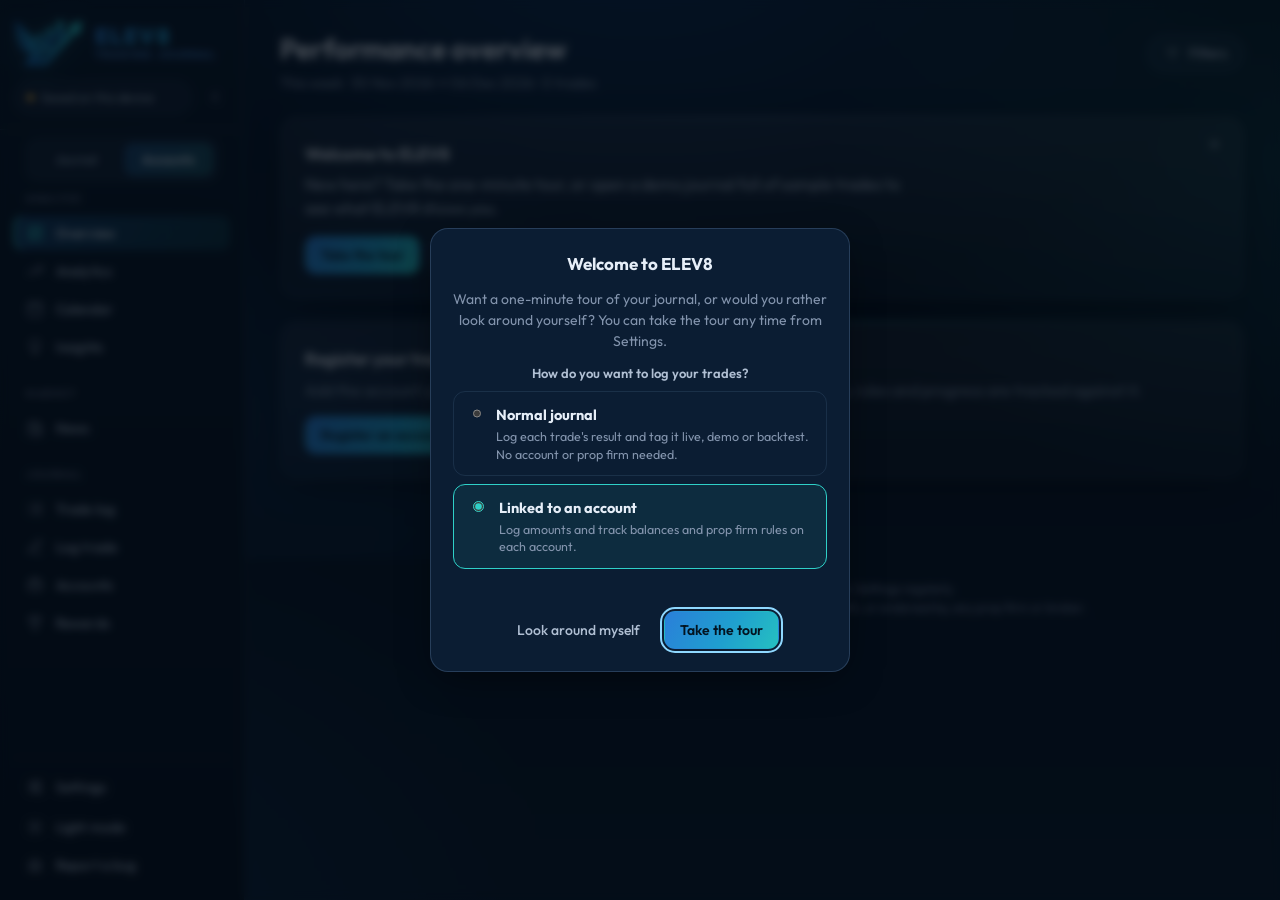
==== commit 5f4829a2: "Journal mode logs results as amounts, not % Journal stays a separate, plain journal (no accounts or " ====
--- a/index.html
+++ b/index.html
@@ -1724,7 +1724,7 @@
     <nav class="tabs" id="mainNav" aria-label="Main">
       <div class="drawer-brand" aria-hidden="true"><img alt="" id="drawerLogo"><b>ELEV8</b></div>
       <div class="mode-sw" role="radiogroup" aria-label="Journal mode" id="modeSw">
-        <button type="button" role="radio" data-mode="pct" aria-checked="false" title="Plain journal: every trade as a %">Journal</button>
+        <button type="button" role="radio" data-mode="pct" aria-checked="false" title="Plain journal: no accounts or prop firms">Journal</button>
         <button type="button" role="radio" data-mode="money" aria-checked="true" title="Linked to your accounts and prop firms">Accounts</button>
       </div>
       <div class="tablist" role="tablist" aria-label="Main sections" aria-orientation="vertical">
@@ -2411,7 +2411,7 @@
           <div class="card-head"><div><h3 id="prefTitle">Journal</h3><div class="sub">Saved as soon as you change them</div></div></div>
           <div class="fields fields-pair" style="margin:0">
             <div class="field wide"><label for="sUnit">Journal mode</label><select id="sUnit">
-              <option value="pct">Journal: a plain journal, every trade as a %</option>
+              <option value="pct">Journal: a plain journal, no accounts or prop firms</option>
               <option value="money">Accounts: linked to your accounts and prop firms</option></select>
               <span class="hint" id="sUnitHint">Two separate journals: trades you log in one don't show in the other. Switching back and forth changes nothing.</span>
               <button type="button" class="btn sm" id="sCopyJournal" style="margin-top:10px;justify-self:start" hidden>Copy account trades into this journal</button></div>
@@ -2618,7 +2618,7 @@
     <p id="introText">Want a one-minute tour of your journal, or would you rather look around yourself? You can take the tour any time from Settings.</p>
     <div class="unit-pick" id="introUnit" role="radiogroup" aria-label="How do you want to log results?" hidden>
       <div class="lbl">How do you want to log your trades?</div>
-      <label><input type="radio" name="introUnit" value="pct"><span><b>Normal journal (%)</b><small>Log each trade as a % win or loss, and tag it live, demo, prop or backtest. No balance or account needed.</small></span></label>
+      <label><input type="radio" name="introUnit" value="pct"><span><b>Normal journal</b><small>Log each trade's result and tag it live, demo or backtest. No account or prop firm needed.</small></span></label>
       <label><input type="radio" name="introUnit" value="money" checked><span><b>Linked to an account</b><small>Log amounts and track balances and prop firm rules on each account.</small></span></label>
     </div>
     <div class="dlg-actions">
@@ -3121,7 +3121,7 @@
    existed (unit "pct", no sized account) count as normal-journal trades. Account trades can be copied into
    the normal journal from Settings (and are, once, the first time you switch to it). */
 const bookOf = t => t.book === "pct" || (t.book == null && t.unit === "pct" && !sizedAcct(t)) ? "pct" : "acct";
-const inBook = t => bookOf(t) === (pctMode() ? "pct" : "acct");
+const inBook = t => bookOf(t) === (journalMode() ? "pct" : "acct");
 const bookTrades = () => realTrades.filter(inBook);
 /* Both journal modes read the same trades. Trades on an account with a size are stored in money, so balances
    and prop rules stay right; trades logged in the % journal without one are stored as a % (unit "pct").
@@ -3155,10 +3155,12 @@
 // How a trade from the form or an import is saved: in money mode as money; in the % journal as a %, unless
 // it's on an account with a size, where the % is turned into money on that account's balance at the time.
 function storeAs(t) {
-  if (!pctMode()) { delete t.unit; delete t.book; return t; }
-  t.book = "pct";
+  if (!journalMode()) { delete t.unit; delete t.book; return t; }
+  // Journal trades are their own: an amount, never tied to an account.
+  t.book = "pct"; delete t.unit; t.account = "";
+  if (!t.kind) t.kind = "Live";
+  return t;
   const a = sizedAcct(t);
-  if (!a) { t.unit = "pct"; t.gross = null; t.fees = null; return t; }
   const earlier = convertTrades(realTrades.filter(x => x.account === a.id && x.id !== t.id && !isOpen(x)), false)
     .filter(x => closeKey(x) < closeKey(t));
   const bal = Number(a.size) + sum(earlier.map(x => Number(x.pnl) || 0));
@@ -3173,19 +3175,20 @@
   if (persist.readOnly) return 0;
   const src = realTrades.filter(t => bookOf(t) === "acct");
   const have = new Set(realTrades.map(t => t.id));
-  const asPct = convertTrades(src, true), byId = new Map(src.map(t => [t.id, t]));
   let n = 0;
-  asPct.forEach(c => {
+  convertTrades(src, false).forEach(c => {
     const id = safeId(("j-" + c.id).slice(0, 100));
     if (have.has(id)) return;
-    const orig = byId.get(c.id);
-    putTrade(Object.assign({}, c, { id, book: "pct", unit: "pct", account: "", kind: typeOf(orig) === "Prop firm" ? "Live" : (typeOf(orig) || "Live"), copiedFrom: orig.id }));
+    const type = (acctById(c.account) || {}).type || c.kind || "Live";
+    const copy = Object.assign({}, c, { id, book: "pct", account: "", kind: type === "Prop firm" ? "Live" : type, copiedFrom: c.id });
+    delete copy.unit;
+    putTrade(copy);
     n++;
   });
   if (n) { settings.journalCopied = true; saveSettings(); }
   return n;
 }
-function syncKindField() { F("tKindWrap").hidden = !pctMode() || !!acctById(F("tAccount").value); }
+function syncKindField() { F("tKindWrap").hidden = !journalMode() || !!acctById(F("tAccount").value); }
 document.addEventListener("change", e => { if (e.target && e.target.id === "tAccount") syncKindField(); });
 function setSync(mode, text) {
   const chip = F("syncChip");
@@ -3449,7 +3452,7 @@
     if (settingsChanged) { refreshLists(); renderListEditors(); renderAccount(); }
     if (changed || settingsChanged) { syncView(); onDataChanged(); }
     else if (wasWaiting) renderDashboard(); // swap "Loading your journal…" for the journal
-    migrateFees();
+    migrateFees(); migrateJournal();
     sbRender();
     maybeStartTour();
   } catch (e) {
@@ -3903,7 +3906,7 @@
   persist.loading = false;
   syncView();
   onDataChanged();
-  if (!SB && !DEMO) migrateFees();
+  if (!SB && !DEMO) { migrateFees(); migrateJournal(); }
 }
 
 /* Trade sets placed in the shared "imports" collection (e.g. a Notion export) are copied
@@ -3981,7 +3984,10 @@
 // The currency symbol from settings, limited to 4 plain characters (it's shown inside HTML everywhere).
 const curSym = () => String(settings.currency || "$").replace(/[<>&"'`\\]/g, "").trim().slice(0, 4) || "$";
 // Standard journal: every trade's P&L is a % of the account (2 means +2%), with no balance behind it.
-const pctMode = () => settings.unit === "pct";
+// settings.unit "pct" now means the plain Journal (its own trades, no accounts on screen). Results are amounts
+// in both modes, so journalMode() (results as %) is off; trades logged as % before this are turned into amounts once.
+const journalMode = () => settings.unit === "pct";
+const pctMode = () => false;
 function money(v, { signed = true, decimals = 2 } = {}) {
   if (v == null || !Number.isFinite(v)) return "—";
   const dp = pctMode() ? Math.max(decimals, 2) : decimals;
@@ -4074,6 +4080,21 @@
 // R worked out from the old P&L (not typed in) is recalculated when the net changes.
 const autoR = t => t.r != null && t.risk && t.pnl != null && Math.abs(t.r - Math.round(t.pnl / t.risk * 100) / 100) < 0.005;
 // Trades from this week that were saved before fees were deducted: take the fees off once.
+function migrateJournal() {
+  if (persist.readOnly) return 0;
+  let n = 0;
+  realTrades.slice().forEach(t => {
+    if (!t || t.unit !== "pct") return;
+    const src = t.copiedFrom && realTrades.find(x => x.id === t.copiedFrom && x.unit !== "pct");
+    const next = Object.assign({}, t, { book: "pct" });
+    delete next.unit;
+    if (src) Object.assign(next, { pnl: src.pnl, gross: src.gross ?? null, fees: src.fees ?? null, risk: src.risk ?? null, r: src.r ?? null });
+    else if (Number(next.risk) > 0 && Number(next.risk) <= 5) { next.risk = null; next.r = null; } // a % risk, not an amount
+    putTrade(next); n++;
+  });
+  if (n) { syncView(); onDataChanged(); }
+  return n;
+}
 function migrateFees() {
   if (persist.readOnly) return 0;
   let n = 0;
@@ -4224,7 +4245,7 @@
 }
 const PROP_STATES = { progress: "In progress", funded: "Funded", passed: "Passed", failed: "Failed" };
 // A trade's type: its account's (Live, Demo, Prop firm, Backtest), or the type picked for it in the % journal.
-const typeOf = t => (!pctMode() && (acctById(t.account) || {}).type) || t.kind || (acctById(t.account) || {}).type || "";
+const typeOf = t => (!journalMode() && (acctById(t.account) || {}).type) || t.kind || (acctById(t.account) || {}).type || "";
 const inAccount = t => (!ui.account || t.account === ui.account) && (!ui.acctType || typeOf(t) === ui.acctType)
   && (!ui.propStatus || propState(acctById(t.account)) === ui.propStatus);
 const ACCT_TYPES = { Live: "Live", Demo: "Demo", "Prop firm": "Prop firm", Backtest: "Backtest" };
@@ -4242,7 +4263,7 @@
 // Balance before any trades: the account's size when one account is in view, every account's size added up
 // for all accounts, or the starting balance from Preferences when no sizes are set.
 function startingBalance(accountId) {
-  if (pctMode()) return 0; // the equity curve starts at 0% and adds up each trade's %
+  if (journalMode()) return 0; // Journal: the equity curve is a running total from 0
   const one = acctById(accountId);
   if (one) return Number(one.size) > 0 ? Number(one.size) : Number(settings.balance);
   // "All accounts": the accounts still in use. Archived ones (failed or finished) aren't part of the balance.
@@ -4253,6 +4274,7 @@
 // their starting sizes plus everything they closed earlier. Every % of balance in the app
 // (Overview, weekly review, share cards) is worked out from this, so the numbers always agree.
 function balanceBefore(list) {
+  if (journalMode()) return Number(settings.balance) > 0 ? Number(settings.balance) : 10000;
   if (pctMode()) return 100; // P&L is already a %: 2 on a base of 100 is +2%, and %s add up
   if (!list.length) return startingBalance(ui.account);
   // Trades not linked to an account are sized as if they were on the account you log to by default
@@ -4376,12 +4398,12 @@
   const freshWeek = hasAny && ui.range === "week" && filterCount() === 0;
   F("welcomeCard").hidden = DEMO || hasAny || loading || unsynced || !!ui.welcomeDone || currentTab() !== "overview";
   // No trading account yet: ask for one instead of offering to log a trade.
-  const noAcct = !DEMO && !loading && !unsynced && !persist.readOnly && !allAccounts().length && !pctMode(); // the % journal needs no account
+  const noAcct = !DEMO && !loading && !unsynced && !persist.readOnly && !allAccounts().length && !journalMode(); // the % journal needs no account
   F("acctFirstCard").hidden = !noAcct; F("quickLog").hidden = noAcct;
   F("dashEmptyBtn").textContent = noAcct && !hasAny ? "Register an account" : "Log a trade";
   F("dashEmptyBtn").hidden = loading || unsynced;
   $("#dashEmpty h3").textContent = loading ? "Loading your journal…" : unsynced ? "Couldn't load your journal" : freshWeek ? "New week, clean slate" : hasAny ? "No trades in this view" : "Your journal is empty";
-  $("#dashEmptyText").textContent = loading ? "Fetching your trades." : unsynced ? "Check your connection. It tries again automatically." : !DEMO && !hasAny && !allAccounts().length && !pctMode() ? "Register the account you trade, then log your first trade to start seeing analytics." : freshWeek ? "Your stats start fresh every Monday. No closed trades yet this week. Earlier weeks are all saved: open Filters and pick Last week, This month or All time to see them." : ui.acctType && !allAccounts().some(a => a.type === ui.acctType) ? `No ${ui.acctType.toLowerCase()} accounts yet. Add one in Accounts, or pick another account type in Filters.` : hasAny ? "No trades match these filters. Try a wider period." : "Log your first trade, or import a spreadsheet (XLSX/CSV) from Settings, to start seeing analytics.";
+  $("#dashEmptyText").textContent = loading ? "Fetching your trades." : unsynced ? "Check your connection. It tries again automatically." : !DEMO && !hasAny && !allAccounts().length && !journalMode() ? "Register the account you trade, then log your first trade to start seeing analytics." : freshWeek ? "Your stats start fresh every Monday. No closed trades yet this week. Earlier weeks are all saved: open Filters and pick Last week, This month or All time to see them." : ui.acctType && !allAccounts().some(a => a.type === ui.acctType) ? `No ${ui.acctType.toLowerCase()} accounts yet. Add one in Accounts, or pick another account type in Filters.` : hasAny ? "No trades match these filters. Try a wider period." : "Log your first trade, or import a spreadsheet (XLSX/CSV) from Settings, to start seeing analytics.";
 
   const open = sortChrono(trades.filter(t => isOpen(t) && inAccount(t) && (!ui.session || t.session === ui.session) && (!ui.setup || t.setup === ui.setup))).reverse();
   renderOpen(open);
@@ -4448,7 +4470,7 @@
   const pfTxt = v => v === Infinity ? "∞" : v.toFixed(2);
   const cards = [
     { label: "Total P&L", tone: tone(st.total), accent: st.total >= 0 ? "green" : "red", val: st.total, fmt: v => money(v),
-      meta: `<span class="mono">${st.n}</span> trades` + (pctMode() ? "" : ` · <span class="mono ${tone(ret)}">${(ret >= 0 ? "+" : "") + (ret * 100).toFixed(2)}%</span>`) },
+      meta: `<span class="mono">${st.n}</span> trades` + (journalMode() ? "" : ` · <span class="mono ${tone(ret)}">${(ret >= 0 ? "+" : "") + (ret * 100).toFixed(2)}%</span>`) },
     { label: "Win rate", tone: st.winRate >= 0.5 ? "pos" : "neg", accent: "blue", val: st.winRate, fmt: v => pct(v),
       meta: `<span class="mono pos">${st.wins}W</span> / <span class="mono neg">${st.losses}L</span>${st.be ? ` / <span class="mono neu">${st.be}BE</span>` : ""}` },
     { label: "Profit factor", tone: "hl", accent: "teal", val: st.pf, fmt: pfTxt,
@@ -4478,7 +4500,7 @@
 // It starts from that account's own balance, never the whole journal added together.
 function equityView(list) {
   const def = acctById(defaultAccount());
-  const id = pctMode() ? "" : ui.account && acctById(ui.account) ? ui.account
+  const id = journalMode() ? "" : ui.account && acctById(ui.account) ? ui.account
     : ofType(def) ? defaultAccount() : ((sortByClose(list).reverse().find(t => ofType(acctById(t.account))) || {}).account || (accounts().find(ofType) || {}).id || "");
   // Plotted in the order the trades closed, so a trade held over several days lands where it was closed.
   const own = sortByClose(id ? list.filter(t => t.account === id) : list);
@@ -4491,7 +4513,7 @@
 }
 function drawEquity(list) {
   const ev = equityView(list), a = acctById(ev.id);
-  F("eqSub").textContent = (a ? acctLabel(a) + " · " : "") + (pctMode() ? "Running total % after each trade" : "Balance after each trade") + " · dots coloured by result";
+  F("eqSub").textContent = (a ? acctLabel(a) + " · " : "") + (journalMode() ? "Running total after each trade" : "Balance after each trade") + " · dots coloured by result";
   if (!ev.list.length) {
     $$("svg", F("equityWrap")).forEach(s => s.remove());
     F("eqEmpty").hidden = false;
@@ -4631,7 +4653,7 @@
 
   const ret = startBal ? (bal - startBal) / startBal : 0;
   $("#eqStats").innerHTML = `
-    ${pctMode() ? `<div><span>Total</span><span class="${tone(bal)}">${money(bal)}</span></div>` : `<div><span>Balance</span><span>${money(bal, { signed: false })}</span></div>
+    ${journalMode() ? `<div><span>Total</span><span class="${tone(bal)}">${money(bal)}</span></div>` : `<div><span>Balance</span><span>${money(bal, { signed: false })}</span></div>
     <div><span>Return</span><span class="${tone(ret)}">${(ret >= 0 ? "+" : "") + (ret * 100).toFixed(2)}%</span></div>`}
     <div><span>Max DD</span><span class="neg">${money(st.maxDD)}</span></div>`;
 }
@@ -5319,7 +5341,7 @@
   F("tId").value = "";
   F("tDate").value = keepDate && d ? d : isoDate(new Date());
   F("tRisk").value = settings.defaultRisk || "";
-  F("tAccount").value = pctMode() ? "" : defaultAccount();
+  F("tAccount").value = journalMode() ? "" : defaultAccount();
   F("tKind").value = "Live"; syncKindField();
   F("tConfOut").textContent = "3/5";
   if (!keepDraft) discardShots();
@@ -5383,8 +5405,8 @@
     time: F("tTime").value,
     pair: F("tPair").value.trim().toUpperCase(),
     session: F("tSessionSel").value,
-    account: F("tAccount").value,
-    kind: pctMode() && !acctById(F("tAccount").value) ? F("tKind").value : "",
+    account: journalMode() ? "" : F("tAccount").value,
+    kind: journalMode() ? F("tKind").value : "",
     direction: ($("input[name=tDir]:checked") || {}).value || "Long",
     setup: F("tSetup").value.trim(),
     entry: num(F("tEntry").value), stop: num(F("tStop").value), target: num(F("tTarget").value), exit: num(F("tExit").value),
@@ -5418,7 +5440,7 @@
   // A trade from a passed (archived) phase keeps its account when edited.
   const own = acctById(t.account);
   if (own && own.archived && !Array.from(F("tAccount").options).some(o => o.value === own.id)) F("tAccount").insertAdjacentHTML("beforeend", `<option value="${esc(own.id)}">${esc(acctLabel(own))} (${propState(own) || "archived"})</option>`);
-  F("tAccount").value = own ? t.account : t.id || pctMode() ? "" : defaultAccount();
+  F("tAccount").value = journalMode() ? "" : own ? t.account : t.id ? "" : defaultAccount();
   F("tKind").value = t.kind || "Live"; syncKindField();
   $$("input[name=tDir]").forEach(r => r.checked = r.value === t.direction);
   F("tSetup").value = t.setup || "";
@@ -5497,7 +5519,7 @@
     ["P&L", `<span class="${tone(t.pnl)}">${t.pnl == null ? "—" : money(t.pnl)}</span>`],
     ["R multiple", `<span class="${tone(r)}">${fmtR(r)}</span>`],
     ["Planned R:R", planned == null ? "—" : `<span class="hl">1 : ${planned.toFixed(2)}</span>`],
-    pctMode() ? null : ["Account after", t.pnl == null ? "—" : money(startingBalance(t.account) + sum(trades.filter(x => x.id !== t.id && (!acctById(t.account) || x.account === t.account)).map(x => x.pnl)) + t.pnl, { signed: false })]
+    journalMode() ? null : ["Account after", t.pnl == null ? "—" : money(startingBalance(t.account) + sum(trades.filter(x => x.id !== t.id && (!acctById(t.account) || x.account === t.account)).map(x => x.pnl)) + t.pnl, { signed: false })]
   ];
   F("pvBody").innerHTML = rows.filter(Boolean).map(([a, b]) => `<div class="pv-row"><span class="muted">${a}</span><span>${b}</span></div>`).join("");
 }
@@ -5601,14 +5623,14 @@
   if (![...cur.options].some(o => o.value === sym)) cur.add(new Option(sym, sym));
   cur.value = sym;
   F("sSessionMode").value = settings.sessionMode;
-  F("sUnit").value = pctMode() ? "pct" : "money";
-  F("sCurrencyWrap").hidden = pctMode();
-  F("sCopyJournal").hidden = !pctMode() || !realTrades.some(t => bookOf(t) === "acct");
+  F("sUnit").value = journalMode() ? "pct" : "money";
+  F("sCurrencyWrap").hidden = false;
+  F("sCopyJournal").hidden = !journalMode() || !realTrades.some(t => bookOf(t) === "acct");
   applyUnitLabels();
 }
 // Labels and hints on the trade form follow the journal's unit.
 function applyUnitLabels() {
-  const p = pctMode();
+  const p = pctMode(), j = journalMode();
   F("tPnlLbl").textContent = p ? "Result (%)" : "P&L before fees";
   F("tPnl").placeholder = p ? "e.g. 2" : "e.g. 250";
   F("tPnlHint").textContent = p ? "The % you made or lost. Tap +/− for a loss, 0 for breakeven" : "Tap +/− for a loss, 0 for breakeven";
@@ -5619,18 +5641,17 @@
   F("qPnl").placeholder = p ? "e.g. 2" : "e.g. 150";
   F("qFeesWrap").hidden = p;
   // The normal journal is a plain journal: no accounts, prop firms or rewards on screen.
-  document.documentElement.classList.toggle("pct-journal", p);
-  F("modeSw").querySelectorAll("[data-mode]").forEach(b => b.setAttribute("aria-checked", String((b.dataset.mode === "pct") === p)));
-  if (p && (ui.account || ui.propStatus || ui.acctType === "Prop firm")) { ui.account = ""; ui.propStatus = ""; if (ui.acctType === "Prop firm") ui.acctType = ""; saveUi(); }
-  if (p && ["accounts", "rewards"].includes(currentTab())) showTab("overview");
+  document.documentElement.classList.toggle("pct-journal", j);
+  F("modeSw").querySelectorAll("[data-mode]").forEach(b => b.setAttribute("aria-checked", String((b.dataset.mode === "pct") === j)));
+  if (j && (ui.account || ui.propStatus || ui.acctType === "Prop firm")) { ui.account = ""; ui.propStatus = ""; if (ui.acctType === "Prop firm") ui.acctType = ""; saveUi(); }
+  if (j && ["accounts", "rewards"].includes(currentTab())) showTab("overview");
 }
 function setUnit(u) {
   const want = u === "pct" ? "pct" : "money";
   if ((settings.unit === "pct" ? "pct" : "money") === want) return;
   settings.unit = want;
   // A remembered $ risk means nothing in %, and the other way round.
-  if (want === "pct" && !(settings.defaultRisk <= 5)) settings.defaultRisk = 1;
-  if (want === "money" && settings.defaultRisk <= 5) settings.defaultRisk = DEFAULT_SETTINGS.defaultRisk;
+  if (settings.defaultRisk > 0 && settings.defaultRisk <= 5) settings.defaultRisk = DEFAULT_SETTINGS.defaultRisk; // left over from % logging
   saveSettings();
 }
 
@@ -6209,7 +6230,7 @@
   });
 });
 document.addEventListener("click", e => {
-  if (e.target.closest("[data-acct-first]") || (e.target.closest("#dashEmptyBtn") && !DEMO && !allAccounts().length && !realTrades.length && !pctMode())) {
+  if (e.target.closest("[data-acct-first]") || (e.target.closest("#dashEmptyBtn") && !DEMO && !allAccounts().length && !realTrades.length && !journalMode())) {
     openAccountDlg(null, false); return;
   }
   const go = e.target.closest("[data-goto]");
@@ -6235,10 +6256,10 @@
   $$("#fPeriods button").forEach(b => b.setAttribute("aria-checked", b.dataset.range === ui.range));
   // Prop firm status: only when there are prop firm accounts; Funded only when one is funded.
   // Account type: every type is always offered once there's an account.
-  const types = Object.keys(ACCT_TYPES).filter(k => !pctMode() || k !== "Prop firm");
+  const types = Object.keys(ACCT_TYPES).filter(k => !journalMode() || k !== "Prop firm");
   if (ui.acctType && !types.includes(ui.acctType)) ui.acctType = "";
-  F("fTypeWrap").hidden = !allAccounts().length && !pctMode();
-  F("fTypeLbl").textContent = pctMode() ? "Type" : "Account type";
+  F("fTypeWrap").hidden = !allAccounts().length && !journalMode();
+  F("fTypeLbl").textContent = journalMode() ? "Type" : "Account type";
   F("fType").innerHTML = [["", "All"], ...types.map(k => [k, ACCT_TYPES[k]])].map(([v, t]) => `<button type="button" role="radio" data-type="${esc(v)}" aria-checked="${v === (ui.acctType || "")}">${esc(t)}</button>`).join("");
   const states = new Set(allAccounts().map(propState).filter(Boolean));
   if (ui.propStatus && (!states.size || (ui.acctType && ui.acctType !== "Prop firm"))) ui.propStatus = "";
@@ -6499,7 +6520,7 @@
   const gross = signedVal("qPnl"), fees = num(F("qFees").value) == null ? null : Math.abs(num(F("qFees").value)), risk = num(settings.defaultRisk) || null;
   const pnl = gross == null ? null : netOf(gross, fees);
   return {
-    id: uid(), date: F("qDate").value, time: "", pair: F("qPair").value.trim().toUpperCase(), session: F("qSession").value, account: pctMode() ? "" : F("qAccount").value, kind: pctMode() ? "Live" : "",
+    id: uid(), date: F("qDate").value, time: "", pair: F("qPair").value.trim().toUpperCase(), session: F("qSession").value, account: journalMode() ? "" : F("qAccount").value, kind: journalMode() ? "Live" : "",
     direction: ($("input[name=qDir]:checked") || {}).value || "Long", setup: F("qSetup").value.trim(),
     entry: null, stop: null, target: null, exit: null, size: null, risk, pnl: F("qOpen").checked ? null : pnl, gross: F("qOpen").checked ? null : gross, r: null, fees: F("qOpen").checked ? null : fees, status: F("qOpen").checked ? "open" : "",
     emotionBefore: F("qEmo").value, emotionAfter: "", confidence: null, planChecks: readPlanChecks("qPlanChecks"),
@@ -6515,7 +6536,7 @@
   F("qMsg").textContent = "";
   refreshLists();
   syncPlanQuick();
-  F("qAccount").value = pctMode() ? "" : defaultAccount();
+  F("qAccount").value = journalMode() ? "" : defaultAccount();
   syncQuickOpen();
 }
 function setQuickOpen(open) {
@@ -7042,7 +7063,7 @@
   if (afterDemoTour && !persist.loading && !persist.readOnly && !(SB && !inViewer() && !(sb.session && sb.synced))) {
     afterDemoTour = false;
     try { history.replaceState(null, "", location.pathname + location.hash); } catch (e) { /* ignore */ }
-    if (!allAccounts().length && !pctMode()) setTimeout(() => { if (!document.documentElement.classList.contains("gated") && !document.querySelector("dialog[open]")) offerSetup(); }, 500);
+    if (!allAccounts().length && !journalMode()) setTimeout(() => { if (!document.documentElement.classList.contains("gated") && !document.querySelector("dialog[open]")) offerSetup(); }, 500);
     return;
   }
   if (DEMO || tourSeen() || allAccounts().length || realTrades.length || persist.loading || persist.readOnly) return;
@@ -7942,7 +7963,7 @@
 
 // After a trade is saved: warn when a prop account gets close to, or past, a limit.
 function propWarn(t) {
-  if (isOpen(t) || pctMode()) return;
+  if (isOpen(t) || journalMode()) return;
   const a = acctById(t.account), st = a && propStatus(a);
   if (!st) return;
   const firm = findFirm(a.firm).name;
@@ -8433,11 +8454,11 @@
 });
 // Journal ⇄ Accounts, from the side menu or Settings › Preferences. Each keeps its own trades.
 function switchMode(want) {
-  if ((pctMode() ? "pct" : "money") === want) return;
+  if ((journalMode() ? "pct" : "money") === want) return;
   setUnit(want);
   const copied = want === "pct" && !settings.journalCopied ? copyToJournal() : 0;
   syncView(); resetForm(true); resetQuick();
-  toast(want === "pct" ? (copied ? `Journal: copied ${plural(copied, "trade")} in as a %` : "Switched to Journal") : "Switched to Accounts");
+  toast(want === "pct" ? (copied ? `Journal: copied ${plural(copied, "trade")} in` : "Switched to Journal") : "Switched to Accounts");
   refreshAll(); onDataChanged();
 }
 F("sUnit").addEventListener("change", e => switchMode(e.target.value));
@@ -8941,7 +8962,7 @@
 // A new journal picks its unit here: % only (no balance or accounts) or money.
 function showUnitPick() {
   F("introUnit").hidden = DEMO || realTrades.length > 0;
-  $$("input[name=introUnit]").forEach(r => r.checked = r.value === (pctMode() ? "pct" : "money"));
+  $$("input[name=introUnit]").forEach(r => r.checked = r.value === (journalMode() ? "pct" : "money"));
 }
 function takeUnitPick() {
   if (F("introUnit").hidden) return;
@@ -8953,7 +8974,7 @@
 }));
 F("introTour").addEventListener("click", () => {
   takeUnitPick();
-  if (introMode === "setup" && pctMode()) { F("introDlg").close(); onDataChanged(); return; } // nothing to register in % mode
+  if (introMode === "setup" && journalMode()) { F("introDlg").close(); onDataChanged(); return; } // nothing to register in % mode
   if (introMode === "tour" && tourInDemo()) { startTour(); return; } // leaving for the demo: closing first would step Back
   F("introDlg").close();
   if (introMode === "setup") setTimeout(() => openAccountDlg(null, false), 50); else startTour();
